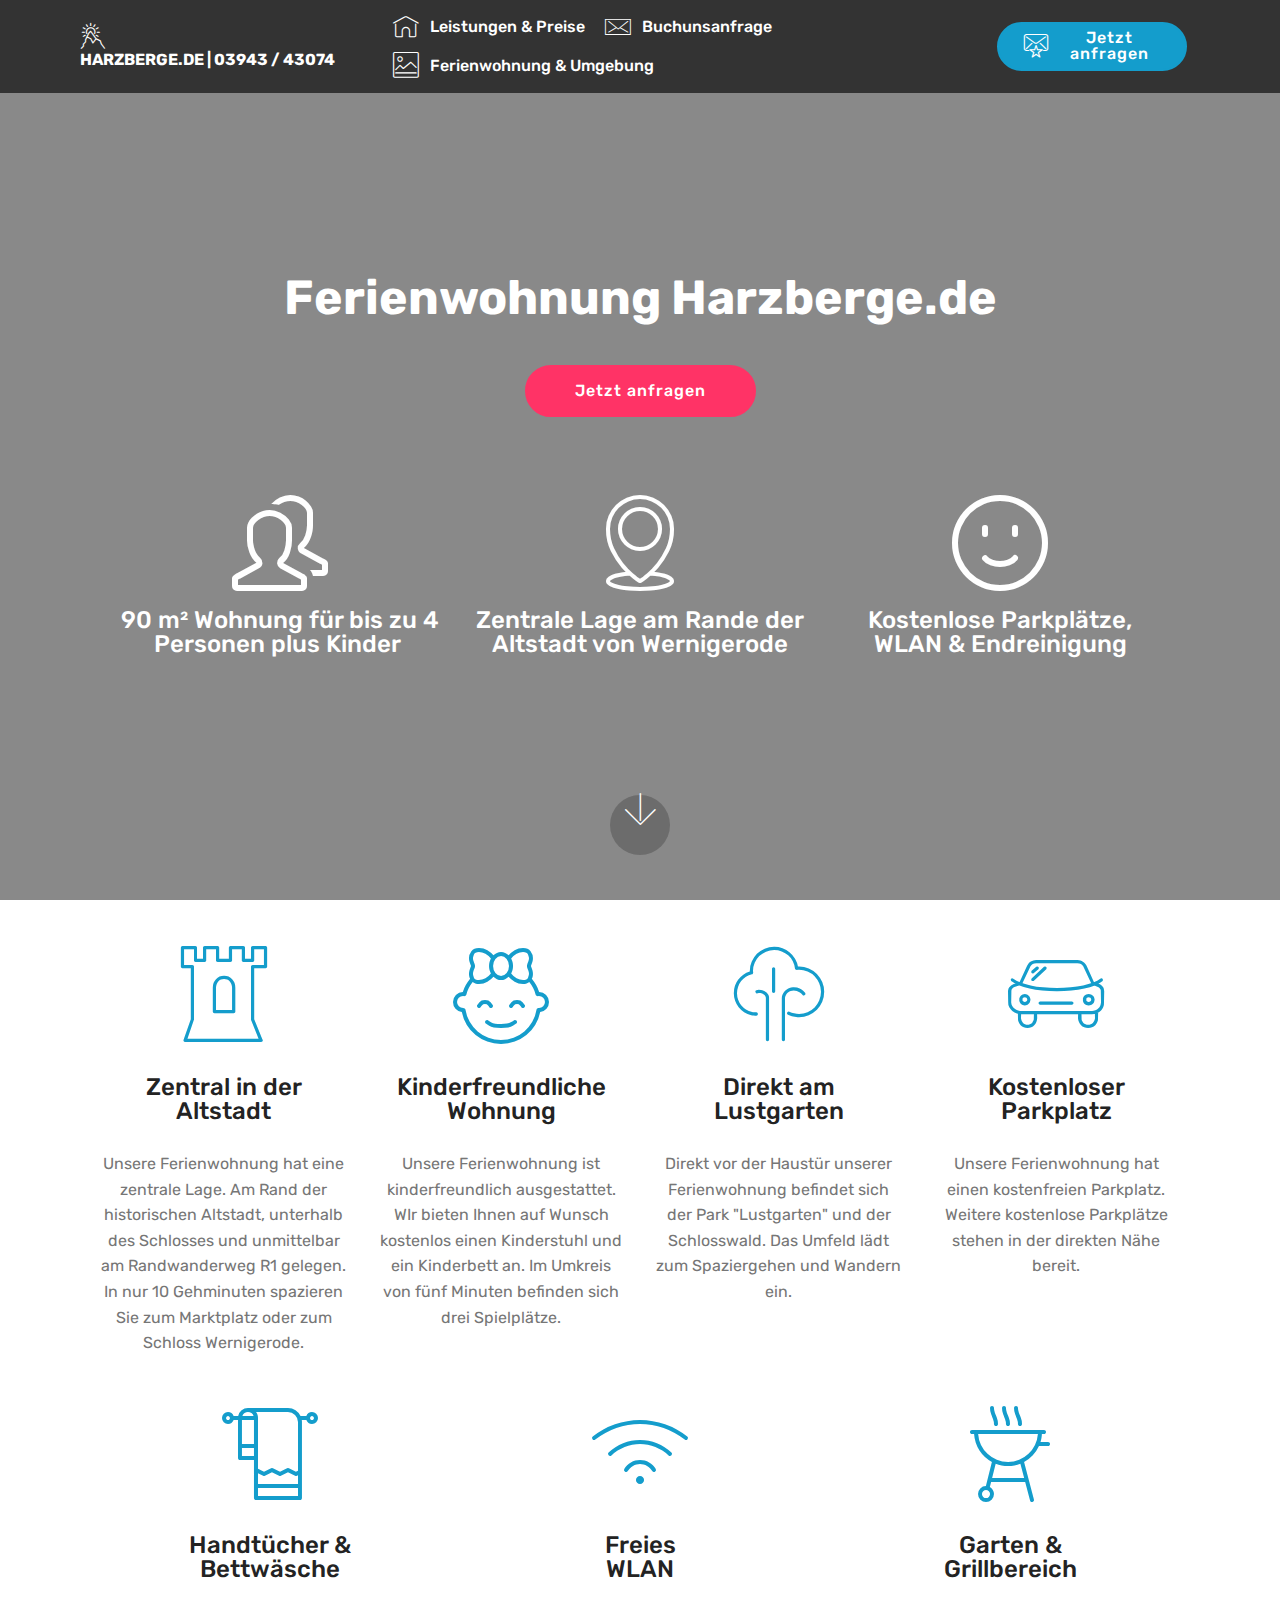
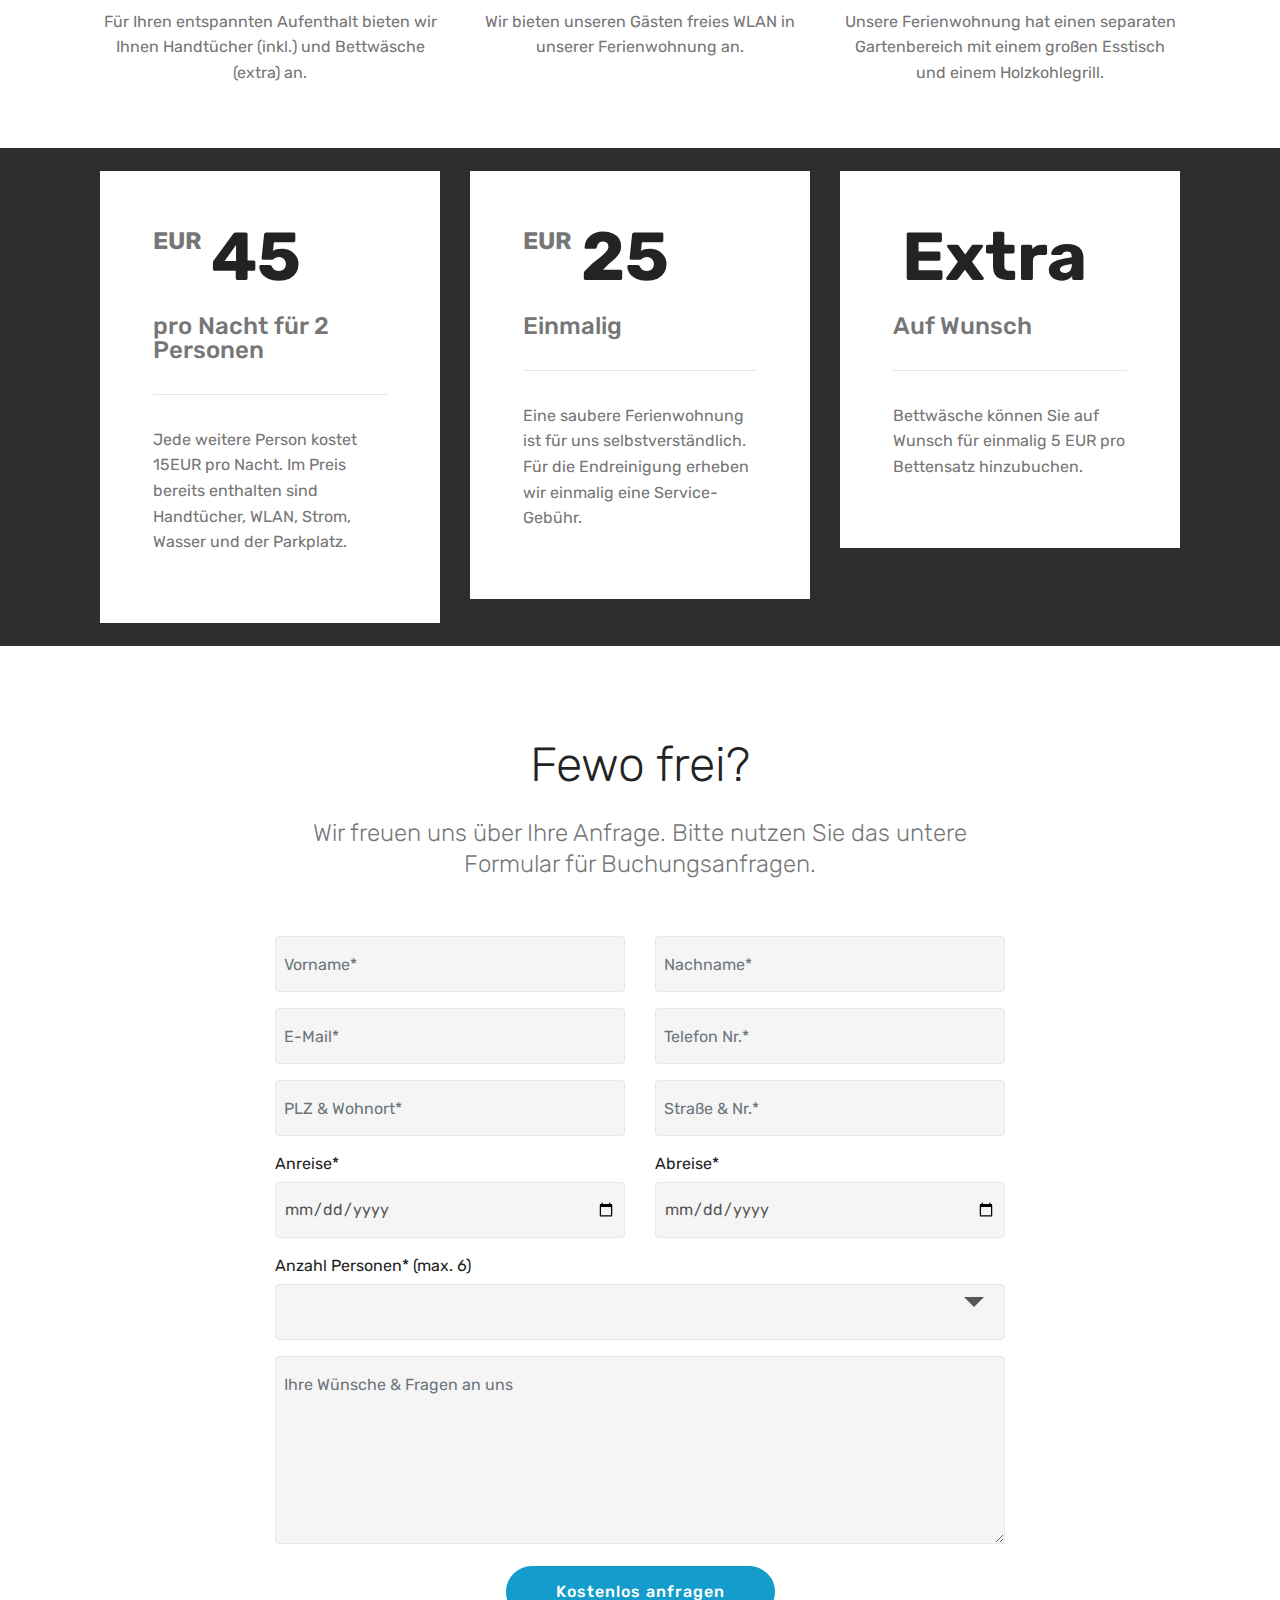
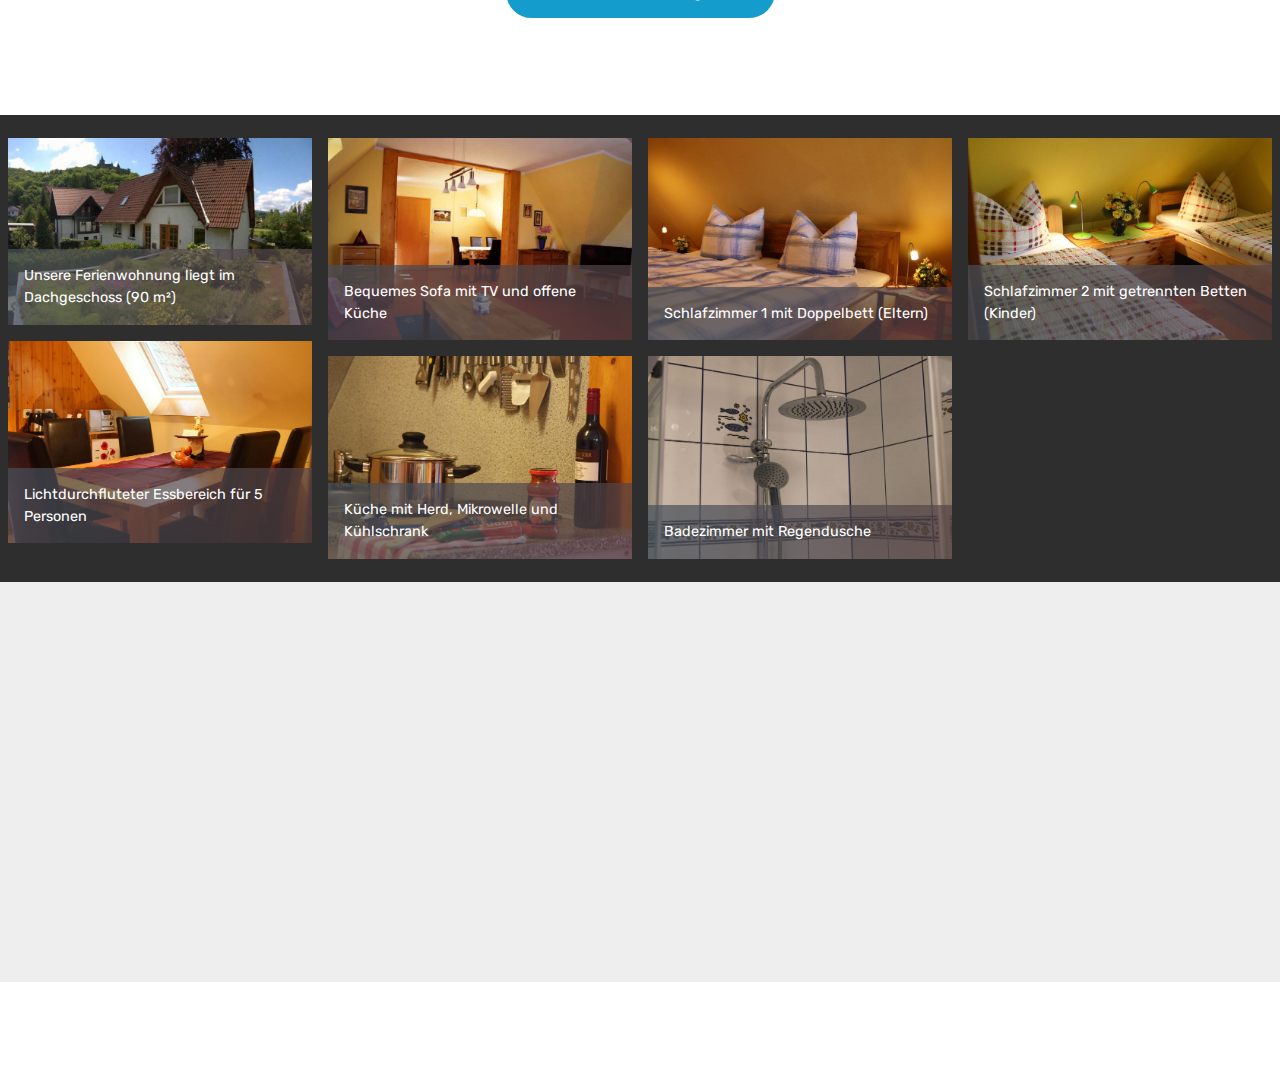
==== index.html @ 87ee7c1d "create github pages" ====
<!DOCTYPE html>
<html  lang="em">
<head>
  <!-- Site made with Mobirise Website Builder v5.0.29, https://mobirise.com -->
  <meta charset="UTF-8">
  <meta http-equiv="X-UA-Compatible" content="IE=edge">
  <meta name="generator" content="Mobirise v5.0.29, mobirise.com">
  <meta name="viewport" content="width=device-width, initial-scale=1, minimum-scale=1">
  <link rel="shortcut icon" href="assets/images/mountain-128x128-1.png" type="image/x-icon">
  <meta name="description" content="Harzberge.de: Moderne, familienfreundliche und geräumige Ferienwohnung am Rande der Innenstadt von Wernigerode - direkt am Barockgarten">
  
  
  <title>Harzberge.de</title>
  <link rel="stylesheet" href="assets/web/assets/mobirise-icons/mobirise-icons.css">
  <link rel="stylesheet" href="assets/icon54/style.css">
  <link rel="stylesheet" href="assets/icons-mind/style.css">
  <link rel="stylesheet" href="assets/web/assets/mobirise-icons-bold/mobirise-icons-bold.css">
  <link rel="stylesheet" href="assets/simple-line-icons/simple-line-icons.css">
  <link rel="stylesheet" href="assets/icon54-v3/style.css">
  <link rel="stylesheet" href="assets/icon54-v4/style.css">
  <link rel="stylesheet" href="assets/bootstrap/css/bootstrap.min.css">
  <link rel="stylesheet" href="assets/bootstrap/css/bootstrap-grid.min.css">
  <link rel="stylesheet" href="assets/bootstrap/css/bootstrap-reboot.min.css">
  <link rel="stylesheet" href="assets/tether/tether.min.css">
  <link rel="stylesheet" href="assets/dropdown/css/style.css">
  <link rel="stylesheet" href="assets/formstyler/jquery.formstyler.css">
  <link rel="stylesheet" href="assets/formstyler/jquery.formstyler.theme.css">
  <link rel="stylesheet" href="assets/datepicker/jquery.datetimepicker.min.css">
  <link rel="stylesheet" href="assets/theme/css/style.css">
  <link rel="stylesheet" href="assets/gallery/style.css">
  <link rel="stylesheet" href="assets/recaptcha.css">
  <link rel="preload" as="style" href="assets/mobirise/css/mbr-additional.css"><link rel="stylesheet" href="assets/mobirise/css/mbr-additional.css" type="text/css">
  
  
  
  

</head>
<body>

<!-- Analytics -->
<!-- Global site tag (gtag.js) - Google Analytics -->
<script async src="https://www.googletagmanager.com/gtag/js?id=UA-62025319-1"></script>
<script>
  window.dataLayer = window.dataLayer || [];
  function gtag(){dataLayer.push(arguments);}
  gtag('js', new Date());

  gtag('config', 'UA-62025319-1');
</script>
<!-- /Analytics -->


  
  <section class="menu cid-rM5hZpmhNH" once="menu" id="menu1-0">

    

    <nav class="navbar navbar-expand beta-menu navbar-dropdown align-items-center navbar-fixed-top navbar-toggleable-sm">
        <button class="navbar-toggler navbar-toggler-right" type="button" data-toggle="collapse" data-target="#navbarSupportedContent" aria-controls="navbarSupportedContent" aria-expanded="false" aria-label="Toggle navigation">
            <div class="hamburger">
                <span></span>
                <span></span>
                <span></span>
                <span></span>
            </div>
        </button>
        <div class="menu-logo">
            <div class="navbar-brand">
                
                <span class="navbar-caption-wrap"><a class="navbar-caption text-white text-primary display-4" href="tel:0049 3943 43074"><span class="icon54-v1-mountain mbr-iconfont mbr-iconfont-btn"></span>
                        HARZBERGE.DE | 03943 / 43074</a></span>
            </div>
        </div>
        <div class="collapse navbar-collapse" id="navbarSupportedContent">
            <ul class="navbar-nav nav-dropdown" data-app-modern-menu="true"><li class="nav-item">
                    <a class="nav-link link text-white display-4" href="index.html#leistungen1"><span class="mbri-home mbr-iconfont mbr-iconfont-btn"></span>
                        Leistungen &amp; Preise</a>
                </li><li class="nav-item"><a class="nav-link link text-white text-primary display-4" href="index.html#form1-u"><span class="imind-email mbr-iconfont mbr-iconfont-btn"></span>
                        Buchunsanfrage</a></li><li class="nav-item"><a class="nav-link link text-white display-4" href="index.html#fotos"><span class="mbri-photo mbr-iconfont mbr-iconfont-btn"></span>
                        Ferienwohnung &amp; Umgebung</a></li></ul>
            <div class="navbar-buttons mbr-section-btn"><a class="btn btn-sm btn-primary display-4" href="index.html#form1-u"><span class="icon54-v1-favorite-mail mbr-iconfont mbr-iconfont-btn"></span>
                    
                    Jetzt anfragen</a></div>
        </div>
    </nav>
</section>

<section class="engine"><a href="https://mobirise.info/t">amp template</a></section><section class="header12 cid-rM5khuGrwf mbr-fullscreen" data-bg-video="https://www.youtube.com/watch?v=jLRxqbkvnYo" id="header12-1">

    

    <div class="mbr-overlay" style="opacity: 0.5; background-color: rgb(35, 35, 35);">
    </div>

    <div class="container  ">
            <div class="media-container">
                <div class="col-md-12 align-center">
                    <h1 class="mbr-section-title pb-3 mbr-white mbr-bold mbr-fonts-style display-2"><br>Ferienwohnung Harzberge.de</h1>
                    
                    <div class="mbr-section-btn align-center py-2"><a class="btn btn-md btn-secondary display-4" href="index.html#form1-u">Jetzt anfragen</a></div>

                    <div class="icons-media-container mbr-white">
                        <div class="card col-12 col-md-6 col-lg-4">
                            <div class="icon-block">
                            <a href="https://mobirise.co/">
                                <span class="mbr-iconfont sli-people"></span>
                            </a>
                            </div>
                            <h5 class="mbr-fonts-style display-5">90 m² Wohnung für bis zu 4 Personen plus Kinder&nbsp;<br></h5>
                        </div>

                        <div class="card col-12 col-md-6 col-lg-4">
                            <div class="icon-block">
                                <a href="https://mobirise.co/">
                                    <span class="mbr-iconfont icon54-v1-location-4"></span>
                                </a>
                            </div>
                            <h5 class="mbr-fonts-style display-5">Zentrale Lage am Rande der Altstadt von Wernigerode<br></h5>
                        </div>

                        <div class="card col-12 col-md-6 col-lg-4">
                            <div class="icon-block">
                                <a href="https://mobirise.co/">
                                    <span class="mbr-iconfont mbrib-smile-face"></span>
                                </a>
                            </div>
                            <h5 class="mbr-fonts-style display-5">Kostenlose Parkplätze, WLAN &amp; Endreinigung</h5>
                        </div>

                        
                    </div>
                </div>
            </div>
    </div>

    <div class="mbr-arrow hidden-sm-down" aria-hidden="true">
        <a href="#next">
            <i class="mbri-down mbr-iconfont"></i>
        </a>
    </div>
</section>

<section class="features1 cid-s8MppmbwHQ" id="leistungen1">
    
    

    
    <div class="container">
        <div class="media-container-row">

            <div class="card p-3 col-12 col-md-6 col-lg-3">
                <div class="card-img pb-3">
                    <span class="mbr-iconfont imind-castle"></span>
                </div>
                <div class="card-box">
                    <h4 class="card-title py-3 mbr-fonts-style display-5">
                        Zentral in der Altstadt</h4>
                    <p class="mbr-text mbr-fonts-style display-7">
                        Unsere Ferienwohnung hat eine zentrale Lage. Am Rand der historischen Altstadt, unterhalb des Schlosses und unmittelbar am Randwanderweg R1 gelegen. In nur 10 Gehminuten spazieren Sie zum Marktplatz oder zum Schloss Wernigerode.</p>
                </div>
            </div>

            <div class="card p-3 col-12 col-md-6 col-lg-3">
                <div class="card-img pb-3">
                    <span class="mbr-iconfont icon54-v3-baby-face-2"></span>
                </div>
                <div class="card-box">
                    <h4 class="card-title py-3 mbr-fonts-style display-5">Kinderfreundliche Wohnung</h4>
                    <p class="mbr-text mbr-fonts-style display-7">Unsere Ferienwohnung ist kinderfreundlich ausgestattet. WIr bieten Ihnen auf Wunsch kostenlos einen Kinderstuhl und ein Kinderbett an. Im Umkreis von fünf Minuten befinden sich drei Spielplätze.</p>
                </div>
            </div>

            <div class="card p-3 col-12 col-md-6 col-lg-3">
                <div class="card-img pb-3">
                    <span class="mbr-iconfont imind-tree-4"></span>
                </div>
                <div class="card-box">
                    <h4 class="card-title py-3 mbr-fonts-style display-5">
                        Direkt am Lustgarten</h4>
                    <p class="mbr-text mbr-fonts-style display-7">Direkt vor der Haustür unserer Ferienwohnung befindet sich der Park "Lustgarten" und der Schlosswald. Das Umfeld lädt zum Spaziergehen und Wandern ein.</p>
                </div>
            </div>

            <div class="card p-3 col-12 col-md-6 col-lg-3">
                <div class="card-img pb-3">
                    <span class="mbr-iconfont imind-car-3"></span>
                </div>
                <div class="card-box">
                    <h4 class="card-title py-3 mbr-fonts-style display-5">Kostenloser 
<div>Parkplatz</div></h4>
                    <p class="mbr-text mbr-fonts-style display-7">Unsere Ferienwohnung hat einen kostenfreien Parkplatz. Weitere kostenlose Parkplätze stehen in der direkten Nähe bereit. 
                    </p>
                </div>
            </div>

        </div>

    </div>

</section>

<section class="features1 cid-s8MBrSeiip" id="leistungen2">
    
    

    
    <div class="container">
        <div class="media-container-row">

            <div class="card p-3 col-12 col-md-6 col-lg-4">
                <div class="card-img pb-3">
                    <span class="mbr-iconfont icon54-v3-towels-3"></span>
                </div>
                <div class="card-box">
                    <h4 class="card-title py-3 mbr-fonts-style display-5">
                        Handtücher &amp; <br>Bettwäsche</h4>
                    <p class="mbr-text mbr-fonts-style display-7">
                        Für Ihren entspannten Aufenthalt bieten wir Ihnen Handtücher (inkl.) und Bettwäsche (extra) an.</p>
                </div>
            </div>

            <div class="card p-3 col-12 col-md-6 col-lg-4">
                <div class="card-img pb-3">
                    <span class="mbr-iconfont mbri-wifi"></span>
                </div>
                <div class="card-box">
                    <h4 class="card-title py-3 mbr-fonts-style display-5">Freies<br>WLAN<br></h4>
                    <p class="mbr-text mbr-fonts-style display-7">Wir bieten unseren Gästen freies WLAN in unserer Ferienwohnung an.</p>
                </div>
            </div>

            <div class="card p-3 col-12 col-md-6 col-lg-4">
                <div class="card-img pb-3">
                    <span class="mbr-iconfont icon54-v4-barbeque"></span>
                </div>
                <div class="card-box">
                    <h4 class="card-title py-3 mbr-fonts-style display-5">Garten &amp; <br>Grillbereich</h4>
                    <p class="mbr-text mbr-fonts-style display-7">
                        Unsere Ferienwohnung hat einen separaten Gartenbereich mit einem großen Esstisch und einem Holzkohlegrill.</p>
                </div>
            </div>

            

        </div>

    </div>

</section>

<section class="pricing-table3 cid-rM5VwjEspy" id="preise">

    

    
    <div class="container">
        <div class="media-container-row">
            <div class=" col-12 col-lg-4 col-md-6 my-2">
                <div class="pricing">
                    <div class="plan-header">
                        <div class="plan-price">
                            <span class="price-value mbr-fonts-style display-5">EUR&nbsp;</span>
                            <span class="price-figure mbr-fonts-style display-1">45</span>
                            <h3 class="plan-title mbr-fonts-style display-5">pro Nacht für 2 Personen</h3>
                            <hr>
                        </div>
                    </div>
                    <div class="plan-body">
                        <p class="mbr-text mbr-fonts-style display-7"> Jede weitere Person kostet 15EUR pro Nacht. Im Preis bereits enthalten sind Handtücher, WLAN, Strom, Wasser und der Parkplatz.<br></p>
                        
                    </div>
                </div>
            </div>

            <div class="col-12 col-lg-4 col-md-6 my-2">
                <div class="pricing">
                    <div class="plan-header">
                        <div class="plan-price">
                            <span class="price-value mbr-fonts-style display-5">EUR&nbsp;</span>
                            <span class="price-figure mbr-fonts-style display-1">
                                25</span>
                            <h3 class="plan-title mbr-fonts-style display-5">Einmalig</h3>
                            <hr>
                        </div>
                    </div>
                    <div class="plan-body">
                        <p class="mbr-text mbr-fonts-style display-7">Eine saubere Ferienwohnung ist für uns selbstverständlich. Für die Endreinigung erheben wir einmalig eine Service-Gebühr.&nbsp;</p>
                        
                    </div>
                </div>
            </div>

            <div class="col-12 col-lg-4 col-md-6 my-2">
                <div class="pricing">
                    <div class="plan-header">
                        <div class="plan-price">
                            <span class="price-value mbr-fonts-style display-5">&nbsp;</span>
                            <span class="price-figure mbr-fonts-style display-1">Extra</span>
                            <h3 class="plan-title mbr-fonts-style display-5">Auf Wunsch</h3>
                            <hr>
                        </div>
                    </div>
                    <div class="plan-body ">
                        <p class="mbr-text mbr-fonts-style display-7">Bettwäsche können Sie auf Wunsch für einmalig 5 EUR pro Bettensatz hinzubuchen.<br></p>
                        
                    </div>
                </div>
            </div>

        </div>
    </div>
</section>

<section class="mbr-section form1 cid-scRbFhBIVd" id="form1-u">

    

    
    <div class="container">
        <div class="row justify-content-center">
            <div class="title col-12 col-lg-8">
                <h2 class="mbr-section-title align-center pb-3 mbr-fonts-style display-2">Fewo frei?</h2>
                <h3 class="mbr-section-subtitle align-center mbr-light pb-3 mbr-fonts-style display-5">Wir freuen uns über Ihre Anfrage. Bitte nutzen Sie das untere Formular für Buchungsanfragen.<br></h3>
            </div>
        </div>
    </div>
    <div class="container">
        <div class="row justify-content-center">
            <div class="media-container-column col-lg-8" data-form-type="formoid">
<!--Formbuilder Form-->
<form action="https://mobirise.eu/" method="POST" class="mbr-form form-with-styler" data-form-title="ContactHarzberge"><input type="hidden" name="email" data-form-email="true" value="Jr9doX2j/Eysq8Uw3DhoL0NkN5zgd4MaSbaIzdqsO5a38XPaSv9xlsyfwtsdQGU5xmrkGpWooQpdunCRM9IzqPLJ82SZwRcUI18515f405lP/TzuJnd5tbINoO1Jvk8Q">
<div class="row">
<div hidden="hidden" data-form-alert="" class="alert alert-success col-12">Vielen Dank! Ihre Anfrage wurde verschickt!</div>
<div hidden="hidden" data-form-alert-danger="" class="alert alert-danger col-12"> </div>
</div>
<div class="dragArea row">
<div class="col-lg-6 col-md-12 col-sm-12 form-group" data-for="Vorname" style="">
<input type="text" name="Vorname" data-form-field="Vorname" class="form-control display-7" placeholder="Vorname*" required="required" value="" id="Vorname-form1-u">
</div>
<div class="col-lg-6 col-md-12 col-sm-12 form-group" data-for="Nachname">
<input type="text" name="Nachname" data-form-field="Nachname" class="form-control display-7" placeholder="Nachname*" required="required" value="" id="Nachname-form1-u">
</div>
<div data-for="Email" class="col-lg-6 col-md-12 col-sm-12 form-group">
<input type="email" name="Email" placeholder="E-Mail*" data-form-field="Email" required="required" class="form-control display-7" value="" id="Email-form1-u">
</div>
<div class="col-lg-6 col-md-12 col-sm-12 form-group" data-for="Telefon">
<input type="tel" name="Telefon" placeholder="Telefon Nr.*" data-form-field="Telefon" required="required" class="form-control display-7" value="" id="Telefon-form1-u">
</div>
<div class="col-lg-6 col-md-12 col-sm-12 form-group" data-for="PLZ">
<input type="text" name="PLZ" placeholder="PLZ &amp; Wohnort*" data-form-field="PLZ" class="form-control display-7" required="required" value="" id="PLZ-form1-u">
</div>
<div class="col-lg-6 col-md-12 col-sm-12 form-group" data-for="Strasse">
<input type="text" name="Strasse" placeholder="Straße &amp; Nr.*" data-form-field="Strasse" class="form-control display-7" required="required" value="" id="Strasse-form1-u">
</div>
<div class="col-lg-6 col-md-12 col-sm-12 form-group" data-for="Anreise">
<label for="Anreise-form1-u" class="form-control-label mbr-fonts-style display-7">Anreise*</label>
<input type="date" name="Anreise" data-form-field="Anreise" class="form-control display-7" required="required" value="" id="Anreise-form1-u">
</div>
<div class="col-lg-6 col-md-12 col-sm-12 form-group" data-for="Abreise">
<label for="Abreise-form1-u" class="form-control-label mbr-fonts-style display-7">Abreise*</label>
<input type="date" name="Abreise" data-form-field="Abreise" class="form-control display-7" required="required" value="" id="Abreise-form1-u">
</div>
<div class="col-lg-12 col-md-12 col-sm-12 form-group" data-for="Anzahl Personen">
<label for="Anzahl Personen-form1-u" class="form-control-label mbr-fonts-style display-7">Anzahl Personen* (max. 6)</label>
<select name="Anzahl Personen" data-form-field="Anzahl Personen" class="form-control display-7" required="required" id="Anzahl Personen-form1-u">
<option value="">
</option>
<option value="1-2">1-2</option>
<option value="3">3</option>
<option value="4">4</option>
<option value="5">5</option>
<option value="6">6</option>
</select>
</div>
<div class="col-lg-12 col-md-12 col-sm-12 form-group" data-for="Wuensche">
<textarea name="Wuensche" placeholder="Ihre Wünsche &amp; Fragen an uns" data-form-field="Wuensche" class="form-control display-7" id="Wuensche-form1-u"></textarea>
</div>
<div class="col-lg-12 col-md-12 col-sm-12 input-group-btn align-center">
<button type="submit" class="btn btn-primary btn-form display-4">Kostenlos anfragen</button>
</div>
</div>
</form><!--Formbuilder Form-->
</div>
        </div>
    </div>
</section>

<section class="mbr-gallery mbr-slider-carousel cid-rM5PyEe7To" id="fotos">

    

    <div>
        <div><!-- Filter --><!-- Gallery --><div class="mbr-gallery-row"><div class="mbr-gallery-layout-default"><div><div><div class="mbr-gallery-item mbr-gallery-item--p1" data-video-url="false" data-tags="Responsiv"><div href="#lb-fotos" data-slide-to="0" data-toggle="modal"><img src="assets/images/haus-ansicht-1000x615-800x492.jpg" alt="" title=""><span class="icon-focus"></span><span class="mbr-gallery-title mbr-fonts-style display-7">Unsere Ferienwohnung liegt im Dachgeschoss (90 m²)</span></div></div><div class="mbr-gallery-item mbr-gallery-item--p1" data-video-url="false" data-tags="Responsiv"><div href="#lb-fotos" data-slide-to="1" data-toggle="modal"><img src="assets/images/wohnen-1-1000x666-800x533.jpeg" alt="" title=""><span class="icon-focus"></span><span class="mbr-gallery-title mbr-fonts-style display-7">Bequemes Sofa mit TV und offene Küche</span></div></div><div class="mbr-gallery-item mbr-gallery-item--p1" data-video-url="false" data-tags="Responsiv"><div href="#lb-fotos" data-slide-to="2" data-toggle="modal"><img src="assets/images/img-4888-2000x1333-800x533.jpg" alt="" title=""><span class="icon-focus"></span><span class="mbr-gallery-title mbr-fonts-style display-7">Schlafzimmer 1 mit Doppelbett (Eltern)</span></div></div><div class="mbr-gallery-item mbr-gallery-item--p1" data-video-url="false" data-tags="Responsiv"><div href="#lb-fotos" data-slide-to="3" data-toggle="modal"><img src="assets/images/img-4961-2000x1333-800x533.jpg" alt="" title=""><span class="icon-focus"></span><span class="mbr-gallery-title mbr-fonts-style display-7">Schlafzimmer 2 mit getrennten Betten (Kinder)</span></div></div><div class="mbr-gallery-item mbr-gallery-item--p1" data-video-url="false" data-tags="Responsiv"><div href="#lb-fotos" data-slide-to="4" data-toggle="modal"><img src="assets/images/img-4895-2000x1333-800x533.jpg" alt="" title=""><span class="icon-focus"></span><span class="mbr-gallery-title mbr-fonts-style display-7">Lichtdurchfluteter Essbereich für 5 Personen</span></div></div><div class="mbr-gallery-item mbr-gallery-item--p1" data-video-url="false" data-tags="Responsiv"><div href="#lb-fotos" data-slide-to="5" data-toggle="modal"><img src="assets/images/img-4916-2000x1333-800x533.jpg" alt="" title=""><span class="icon-focus"></span><span class="mbr-gallery-title mbr-fonts-style display-7">Küche mit Herd, Mikrowelle und Kühlschrank&nbsp;</span></div></div><div class="mbr-gallery-item mbr-gallery-item--p1" data-video-url="false" data-tags="Responsiv"><div href="#lb-fotos" data-slide-to="6" data-toggle="modal"><img src="assets/images/img-4953-2000x1333-800x533.jpg" alt="" title=""><span class="icon-focus"></span><span class="mbr-gallery-title mbr-fonts-style display-7">Badezimmer mit Regendusche</span></div></div></div></div><div class="clearfix"></div></div></div><!-- Lightbox --><div data-app-prevent-settings="" class="mbr-slider modal fade carousel slide" tabindex="-1" data-keyboard="true" data-interval="false" id="lb-fotos"><div class="modal-dialog"><div class="modal-content"><div class="modal-body"><ol class="carousel-indicators"><li data-app-prevent-settings="" data-target="#lb-fotos" class=" active" data-slide-to="0"></li><li data-app-prevent-settings="" data-target="#lb-fotos" data-slide-to="1"></li><li data-app-prevent-settings="" data-target="#lb-fotos" data-slide-to="2"></li><li data-app-prevent-settings="" data-target="#lb-fotos" data-slide-to="3"></li><li data-app-prevent-settings="" data-target="#lb-fotos" data-slide-to="4"></li><li data-app-prevent-settings="" data-target="#lb-fotos" data-slide-to="5"></li><li data-app-prevent-settings="" data-target="#lb-fotos" data-slide-to="6"></li></ol><div class="carousel-inner"><div class="carousel-item active"><img src="assets/images/haus-ansicht-1000x615.jpg" alt="" title=""></div><div class="carousel-item"><img src="assets/images/wohnen-1-1000x666.jpeg" alt="" title=""></div><div class="carousel-item"><img src="assets/images/img-4888-2000x1333.jpg" alt="" title=""></div><div class="carousel-item"><img src="assets/images/img-4961-2000x1333.jpg" alt="" title=""></div><div class="carousel-item"><img src="assets/images/img-4895-2000x1333.jpg" alt="" title=""></div><div class="carousel-item"><img src="assets/images/img-4916-2000x1333.jpg" alt="" title=""></div><div class="carousel-item"><img src="assets/images/img-4953-2000x1333.jpg" alt="" title=""></div></div><a class="carousel-control carousel-control-prev" role="button" data-slide="prev" href="#lb-fotos"><span class="mbri-left mbr-iconfont" aria-hidden="true"></span><span class="sr-only">Previous</span></a><a class="carousel-control carousel-control-next" role="button" data-slide="next" href="#lb-fotos"><span class="mbri-right mbr-iconfont" aria-hidden="true"></span><span class="sr-only">Next</span></a><a class="close" href="#" role="button" data-dismiss="modal"><span class="sr-only">Close</span></a></div></div></div></div></div>
    </div>

</section>

<section class="map1 cid-scRfmyHTdl" id="map1-v">

     

    <div class="google-map"><iframe frameborder="0" style="border:0" src="https://www.google.com/maps/embed/v1/place?key=AIzaSyCNveGQ9bfpKFwWzQLLftrR9hNiHwdqQG8&amp;q=place_id:ChIJA6wkVu0MpUcRT-lLUan0n2c" allowfullscreen=""></iframe></div>
</section>

<section once="footers" class="cid-rM5T4OMVgp mbr-reveal" id="footer6-b">

    

    

    <div class="container">
        <div class="media-container-row align-center mbr-white">
            <div class="col-12">
                <p class="mbr-text mb-0 mbr-fonts-style display-7">I<a href="impressum.html">Impressum</a><a href="impressum.html"><br></a></p>
            </div>
        </div>
    </div>
</section>


  <script src="assets/web/assets/jquery/jquery.min.js"></script>
  <script src="assets/popper/popper.min.js"></script>
  <script src="assets/bootstrap/js/bootstrap.min.js"></script>
  <script src="assets/tether/tether.min.js"></script>
  <script src="assets/smoothscroll/smooth-scroll.js"></script>
  <script src="assets/dropdown/js/nav-dropdown.js"></script>
  <script src="assets/dropdown/js/navbar-dropdown.js"></script>
  <script src="assets/touchswipe/jquery.touch-swipe.min.js"></script>
  <script src="assets/vimeoplayer/jquery.mb.vimeo_player.js"></script>
  <script src="assets/ytplayer/jquery.mb.ytplayer.min.js"></script>
  <script src="assets/formstyler/jquery.formstyler.js"></script>
  <script src="assets/formstyler/jquery.formstyler.min.js"></script>
  <script src="assets/datepicker/jquery.datetimepicker.full.js"></script>
  <script src="assets/masonry/masonry.pkgd.min.js"></script>
  <script src="assets/imagesloaded/imagesloaded.pkgd.min.js"></script>
  <script src="assets/bootstrapcarouselswipe/bootstrap-carousel-swipe.js"></script>
  <script src="assets/theme/js/script.js"></script>
  <script src="assets/gallery/player.min.js"></script>
  <script src="assets/gallery/script.js"></script>
  <script src="assets/slidervideo/script.js"></script>
  <script src="assets/formoid.min.js"></script>
  
  
  
 <div id="scrollToTop" class="scrollToTop mbr-arrow-up"><a style="text-align: center;"><i class="mbr-arrow-up-icon mbr-arrow-up-icon-cm cm-icon cm-icon-smallarrow-up"></i></a></div>
  
</body>
</html>
---- assets/web/assets/mobirise-icons/mobirise-icons.css ----
@font-face {
  font-family: 'MobiriseIcons';
  src:  url('mobirise-icons.eot?spat4u');
  src:  url('mobirise-icons.eot?spat4u#iefix') format('embedded-opentype'),
    url('mobirise-icons.ttf?spat4u') format('truetype'),
    url('mobirise-icons.woff?spat4u') format('woff'),
    url('mobirise-icons.svg?spat4u#MobiriseIcons') format('svg');
  font-weight: normal;
  font-style: normal;
  font-display: swap;
}

[class^="mbri-"], [class*=" mbri-"] {
  /* use !important to prevent issues with browser extensions that change fonts */
  font-family: MobiriseIcons !important;
  speak: none;
  font-style: normal;
  font-weight: normal;
  font-variant: normal;
  text-transform: none;
  line-height: 1;

  /* Better Font Rendering =========== */
  -webkit-font-smoothing: antialiased;
  -moz-osx-font-smoothing: grayscale;
}

.mbri-add-submenu:before {
  content: "\e900";
}
.mbri-alert:before {
  content: "\e901";
}
.mbri-align-center:before {
  content: "\e902";
}
.mbri-align-justify:before {
  content: "\e903";
}
.mbri-align-left:before {
  content: "\e904";
}
.mbri-align-right:before {
  content: "\e905";
}
.mbri-android:before {
  content: "\e906";
}
.mbri-apple:before {
  content: "\e907";
}
.mbri-arrow-down:before {
  content: "\e908";
}
.mbri-arrow-next:before {
  content: "\e909";
}
.mbri-arrow-prev:before {
  content: "\e90a";
}
.mbri-arrow-up:before {
  content: "\e90b";
}
.mbri-bold:before {
  content: "\e90c";
}
.mbri-bookmark:before {
  content: "\e90d";
}
.mbri-bootstrap:before {
  content: "\e90e";
}
.mbri-briefcase:before {
  content: "\e90f";
}
.mbri-browse:before {
  content: "\e910";
}
.mbri-bulleted-list:before {
  content: "\e911";
}
.mbri-calendar:before {
  content: "\e912";
}
.mbri-camera:before {
  content: "\e913";
}
.mbri-cart-add:before {
  content: "\e914";
}
.mbri-cart-full:before {
  content: "\e915";
}
.mbri-cash:before {
  content: "\e916";
}
.mbri-change-style:before {
  content: "\e917";
}
.mbri-chat:before {
  content: "\e918";
}
.mbri-clock:before {
  content: "\e919";
}
.mbri-close:before {
  content: "\e91a";
}
.mbri-cloud:before {
  content: "\e91b";
}
.mbri-code:before {
  content: "\e91c";
}
.mbri-contact-form:before {
  content: "\e91d";
}
.mbri-credit-card:before {
  content: "\e91e";
}
.mbri-cursor-click:before {
  content: "\e91f";
}
.mbri-cust-feedback:before {
  content: "\e920";
}
.mbri-database:before {
  content: "\e921";
}
.mbri-delivery:before {
  content: "\e922";
}
.mbri-desktop:before {
  content: "\e923";
}
.mbri-devices:before {
  content: "\e924";
}
.mbri-down:before {
  content: "\e925";
}
.mbri-download:before {
  content: "\e989";
}
.mbri-drag-n-drop:before {
  content: "\e927";
}
.mbri-drag-n-drop2:before {
  content: "\e928";
}
.mbri-edit:before {
  content: "\e929";
}
.mbri-edit2:before {
  content: "\e92a";
}
.mbri-error:before {
  content: "\e92b";
}
.mbri-extension:before {
  content: "\e92c";
}
.mbri-features:before {
  content: "\e92d";
}
.mbri-file:before {
  content: "\e92e";
}
.mbri-flag:before {
  content: "\e92f";
}
.mbri-folder:before {
  content: "\e930";
}
.mbri-gift:before {
  content: "\e931";
}
.mbri-github:before {
  content: "\e932";
}
.mbri-globe:before {
  content: "\e933";
}
.mbri-globe-2:before {
  content: "\e934";
}
.mbri-growing-chart:before {
  content: "\e935";
}
.mbri-hearth:before {
  content: "\e936";
}
.mbri-help:before {
  content: "\e937";
}
.mbri-home:before {
  content: "\e938";
}
.mbri-hot-cup:before {
  content: "\e939";
}
.mbri-idea:before {
  content: "\e93a";
}
.mbri-image-gallery:before {
  content: "\e93b";
}
.mbri-image-slider:before {
  content: "\e93c";
}
.mbri-info:before {
  content: "\e93d";
}
.mbri-italic:before {
  content: "\e93e";
}
.mbri-key:before {
  content: "\e93f";
}
.mbri-laptop:before {
  content: "\e940";
}
.mbri-layers:before {
  content: "\e941";
}
.mbri-left-right:before {
  content: "\e942";
}
.mbri-left:before {
  content: "\e943";
}
.mbri-letter:before {
  content: "\e944";
}
.mbri-like:before {
  content: "\e945";
}
.mbri-link:before {
  content: "\e946";
}
.mbri-lock:before {
  content: "\e947";
}
.mbri-login:before {
  content: "\e948";
}
.mbri-logout:before {
  content: "\e949";
}
.mbri-magic-stick:before {
  content: "\e94a";
}
.mbri-map-pin:before {
  content: "\e94b";
}
.mbri-menu:before {
  content: "\e94c";
}
.mbri-mobile:before {
  content: "\e94d";
}
.mbri-mobile2:before {
  content: "\e94e";
}
.mbri-mobirise:before {
  content: "\e94f";
}
.mbri-more-horizontal:before {
  content: "\e950";
}
.mbri-more-vertical:before {
  content: "\e951";
}
.mbri-music:before {
  content: "\e952";
}
.mbri-new-file:before {
  content: "\e953";
}
.mbri-numbered-list:before {
  content: "\e954";
}
.mbri-opened-folder:before {
  content: "\e955";
}
.mbri-pages:before {
  content: "\e956";
}
.mbri-paper-plane:before {
  content: "\e957";
}
.mbri-paperclip:before {
  content: "\e958";
}
.mbri-photo:before {
  content: "\e959";
}
.mbri-photos:before {
  content: "\e95a";
}
.mbri-pin:before {
  content: "\e95b";
}
.mbri-play:before {
  content: "\e95c";
}
.mbri-plus:before {
  content: "\e95d";
}
.mbri-preview:before {
  content: "\e95e";
}
.mbri-print:before {
  content: "\e95f";
}
.mbri-protect:before {
  content: "\e960";
}
.mbri-question:before {
  content: "\e961";
}
.mbri-quote-left:before {
  content: "\e962";
}
.mbri-quote-right:before {
  content: "\e963";
}
.mbri-refresh:before {
  content: "\e964";
}
.mbri-responsive:before {
  content: "\e965";
}
.mbri-right:before {
  content: "\e966";
}
.mbri-rocket:before {
  content: "\e967";
}
.mbri-sad-face:before {
  content: "\e968";
}
.mbri-sale:before {
  content: "\e969";
}
.mbri-save:before {
  content: "\e96a";
}
.mbri-search:before {
  content: "\e96b";
}
.mbri-setting:before {
  content: "\e96c";
}
.mbri-setting2:before {
  content: "\e96d";
}
.mbri-setting3:before {
  content: "\e96e";
}
.mbri-share:before {
  content: "\e96f";
}
.mbri-shopping-bag:before {
  content: "\e970";
}
.mbri-shopping-basket:before {
  content: "\e971";
}
.mbri-shopping-cart:before {
  content: "\e972";
}
.mbri-sites:before {
  content: "\e973";
}
.mbri-smile-face:before {
  content: "\e974";
}
.mbri-speed:before {
  content: "\e975";
}
.mbri-star:before {
  content: "\e976";
}
.mbri-success:before {
  content: "\e977";
}
.mbri-sun:before {
  content: "\e978";
}
.mbri-sun2:before {
  content: "\e979";
}
.mbri-tablet:before {
  content: "\e97a";
}
.mbri-tablet-vertical:before {
  content: "\e97b";
}
.mbri-target:before {
  content: "\e97c";
}
.mbri-timer:before {
  content: "\e97d";
}
.mbri-to-ftp:before {
  content: "\e97e";
}
.mbri-to-local-drive:before {
  content: "\e97f";
}
.mbri-touch-swipe:before {
  content: "\e980";
}
.mbri-touch:before {
  content: "\e981";
}
.mbri-trash:before {
  content: "\e982";
}
.mbri-underline:before {
  content: "\e983";
}
.mbri-unlink:before {
  content: "\e984";
}
.mbri-unlock:before {
  content: "\e985";
}
.mbri-up-down:before {
  content: "\e986";
}
.mbri-up:before {
  content: "\e987";
}
.mbri-update:before {
  content: "\e988";
}
.mbri-upload:before {
 content: "\e926"; 
}
.mbri-user:before {
  content: "\e98a";
}
.mbri-user2:before {
  content: "\e98b";
}
.mbri-users:before {
  content: "\e98c";
}
.mbri-video:before {
  content: "\e98d";
}
.mbri-video-play:before {
  content: "\e98e";
}
.mbri-watch:before {
  content: "\e98f";
}
.mbri-website-theme:before {
  content: "\e990";
}
.mbri-wifi:before {
  content: "\e991";
}
.mbri-windows:before {
  content: "\e992";
}
.mbri-zoom-out:before {
  content: "\e993";
}
.mbri-redo:before {
  content: "\e994";
}
.mbri-undo:before {
  content: "\e995";
}
---- assets/icon54/style.css ----
@font-face {
    font-family: 'icon54';
    src: url('fonts/icon54.eot?uf6sbu');
    src: url('fonts/icon54.eot?uf6sbu#iefix') format('embedded-opentype'),
        url('fonts/icon54.ttf?uf6sbu') format('truetype'),
        url('fonts/icon54.woff?uf6sbu') format('woff'),
        url('fonts/icon54.svg?uf6sbu#icon54') format('svg');
    font-weight: normal;
    font-style: normal;
}

[class^='icon54-v1-'],
[class*=' icon54-v1-'] {
    /* use !important to prevent issues with browser extensions that change fonts */
    font-family: 'icon54' !important;
    speak: none;
    font-style: normal;
    font-weight: normal;
    font-variant: normal;
    text-transform: none;
    line-height: 1;

    /* Better Font Rendering =========== */
    -webkit-font-smoothing: antialiased;
    -moz-osx-font-smoothing: grayscale;
}

.icon54-v1-add-bag::before {
    content: '\e900';
}
.icon54-v1-add-cart2::before {
    content: '\e901';
}
.icon54-v1-add-chat1::before {
    content: '\e902';
}
.icon54-v1-add-chat2::before {
    content: '\e903';
}
.icon54-v1-add-chat3::before {
    content: '\e904';
}
.icon54-v1-bitcoin-bag::before {
    content: '\e905';
}
.icon54-v1-bitcoin-cart::before {
    content: '\e906';
}
.icon54-v1-cart::before {
    content: '\e907';
}
.icon54-v1-char-search2::before {
    content: '\e908';
}
.icon54-v1-chat-1::before {
    content: '\e909';
}
.icon54-v1-chat-2::before {
    content: '\e90a';
}
.icon54-v1-chat-3::before {
    content: '\e90b';
}
.icon54-v1-chat-bubble1::before {
    content: '\e90c';
}
.icon54-v1-chat-bubble2::before {
    content: '\e90d';
}
.icon54-v1-chat-bubble4::before {
    content: '\e90e';
}
.icon54-v1-chat-bubble5::before {
    content: '\e90f';
}
.icon54-v1-chat-buble3::before {
    content: '\e910';
}
.icon54-v1-chat-delete1::before {
    content: '\e911';
}
.icon54-v1-chat-delete2::before {
    content: '\e912';
}
.icon54-v1-chat-delete3::before {
    content: '\e913';
}
.icon54-v1-chat-error1::before {
    content: '\e914';
}
.icon54-v1-chat-error2::before {
    content: '\e915';
}
.icon54-v1-chat-error3::before {
    content: '\e916';
}
.icon54-v1-chat-help1::before {
    content: '\e917';
}
.icon54-v1-chat-help2::before {
    content: '\e918';
}
.icon54-v1-chat-help3::before {
    content: '\e919';
}
.icon54-v1-chat-remouve1::before {
    content: '\e91a';
}
.icon54-v1-chat-remouve2::before {
    content: '\e91b';
}
.icon54-v1-chat-remouve3::before {
    content: '\e91c';
}
.icon54-v1-chat-search1::before {
    content: '\e91d';
}
.icon54-v1-chat-search3::before {
    content: '\e91e';
}
.icon54-v1-chat-settings1::before {
    content: '\e91f';
}
.icon54-v1-chat-settings2::before {
    content: '\e920';
}
.icon54-v1-chat-settings3::before {
    content: '\e921';
}
.icon54-v1-chat-user1::before {
    content: '\e922';
}
.icon54-v1-chat-user2::before {
    content: '\e923';
}
.icon54-v1-chat-user3::before {
    content: '\e924';
}
.icon54-v1-chat-user4::before {
    content: '\e925';
}
.icon54-v1-check-out::before {
    content: '\e926';
}
.icon54-v1-clear-bag::before {
    content: '\e927';
}
.icon54-v1-clear-cart2::before {
    content: '\e928';
}
.icon54-v1-conference-chat::before {
    content: '\e929';
}
.icon54-v1-conference-speach::before {
    content: '\e92a';
}
.icon54-v1-credit-card::before {
    content: '\e92b';
}
.icon54-v1-cuppon::before {
    content: '\e92c';
}
.icon54-v1-dismiss-bag::before {
    content: '\e92d';
}
.icon54-v1-dismiss-cart::before {
    content: '\e92e';
}
.icon54-v1-dismiss-chat1::before {
    content: '\e92f';
}
.icon54-v1-dismiss-chat2::before {
    content: '\e930';
}
.icon54-v1-dismiss-chat3::before {
    content: '\e931';
}
.icon54-v1-dollar-bag::before {
    content: '\e932';
}
.icon54-v1-dollar-cart::before {
    content: '\e933';
}
.icon54-v1-done-bag::before {
    content: '\e934';
}
.icon54-v1-done-cat::before {
    content: '\e935';
}
.icon54-v1-dream-bubble1::before {
    content: '\e936';
}
.icon54-v1-dream-bubble2::before {
    content: '\e937';
}
.icon54-v1-dreamimg-2::before {
    content: '\e938';
}
.icon54-v1-dreaming-1::before {
    content: '\e939';
}
.icon54-v1-euro-bag::before {
    content: '\e93a';
}
.icon54-v1-euro-cart::before {
    content: '\e93b';
}
.icon54-v1-favorite-bag::before {
    content: '\e93c';
}
.icon54-v1-favorite-cart::before {
    content: '\e93d';
}
.icon54-v1-favorite-chat1::before {
    content: '\e93e';
}
.icon54-v1-favorite-chat2::before {
    content: '\e93f';
}
.icon54-v1-favorite-chat3::before {
    content: '\e940';
}
.icon54-v1-full-cart2::before {
    content: '\e941';
}
.icon54-v1-gift-box2::before {
    content: '\e942';
}
.icon54-v1-gift-card2::before {
    content: '\e943';
}
.icon54-v1-home-bag::before {
    content: '\e944';
}
.icon54-v1-hot-offer::before {
    content: '\e945';
}
.icon54-v1-mobile-shopping1::before {
    content: '\e946';
}
.icon54-v1-mobile-shopping2::before {
    content: '\e947';
}
.icon54-v1-on-sale2::before {
    content: '\e948';
}
.icon54-v1-on-sale::before {
    content: '\e949';
}
.icon54-v1-online-shopping1::before {
    content: '\e94a';
}
.icon54-v1-online-store::before {
    content: '\e94b';
}
.icon54-v1-open-box::before {
    content: '\e94c';
}
.icon54-v1-pound-bag::before {
    content: '\e94d';
}
.icon54-v1-pound-cart::before {
    content: '\e94e';
}
.icon54-v1-remouve-bag::before {
    content: '\e94f';
}
.icon54-v1-remouve-cart2::before {
    content: '\e950';
}
.icon54-v1-rotate-2::before {
    content: '\e951';
}
.icon54-v1-search-bag::before {
    content: '\e952';
}
.icon54-v1-search-cart::before {
    content: '\e953';
}
.icon54-v1-secure-shopping3::before {
    content: '\e954';
}
.icon54-v1-secure-shopping4::before {
    content: '\e955';
}
.icon54-v1-secure-shopping5::before {
    content: '\e956';
}
.icon54-v1-share-conversation1::before {
    content: '\e957';
}
.icon54-v1-share-conversation2::before {
    content: '\e958';
}
.icon54-v1-share-conversation3::before {
    content: '\e959';
}
.icon54-v1-shipping-box::before {
    content: '\e95a';
}
.icon54-v1-shipping-scedule::before {
    content: '\e95b';
}
.icon54-v1-shipping::before {
    content: '\e95c';
}
.icon54-v1-shopping-bag::before {
    content: '\e95d';
}
.icon54-v1-video-message::before {
    content: '\e95e';
}
.icon54-v1-voice-message::before {
    content: '\e95f';
}
.icon54-v1-web-shop1::before {
    content: '\e960';
}
.icon54-v1-web-shop2::before {
    content: '\e961';
}
.icon54-v1-web-shop3::before {
    content: '\e962';
}
.icon54-v1-d-blockchart1::before {
    content: '\e963';
}
.icon54-v1-112::before {
    content: '\e964';
}
.icon54-v1-911::before {
    content: '\e965';
}
.icon54-v1-add-call::before {
    content: '\e966';
}
.icon54-v1-balloons::before {
    content: '\e967';
}
.icon54-v1-baseball-cap::before {
    content: '\e968';
}
.icon54-v1-bat-man::before {
    content: '\e969';
}
.icon54-v1-block-call::before {
    content: '\e96a';
}
.icon54-v1-block-chart1::before {
    content: '\e96b';
}
.icon54-v1-block-chart2::before {
    content: '\e96c';
}
.icon54-v1-block-chart3::before {
    content: '\e96d';
}
.icon54-v1-bluetuth-phonespeaker::before {
    content: '\e96e';
}
.icon54-v1-call-24h::before {
    content: '\e96f';
}
.icon54-v1-call-center24h::before {
    content: '\e970';
}
.icon54-v1-call-forward::before {
    content: '\e971';
}
.icon54-v1-call-made::before {
    content: '\e972';
}
.icon54-v1-call-recieved::before {
    content: '\e973';
}
.icon54-v1-call-reservation::before {
    content: '\e974';
}
.icon54-v1-clear-call::before {
    content: '\e975';
}
.icon54-v1-crain-hook::before {
    content: '\e976';
}
.icon54-v1-decreasing-chart1::before {
    content: '\e977';
}
.icon54-v1-decreasing-chart2::before {
    content: '\e978';
}
.icon54-v1-delayed-call::before {
    content: '\e979';
}
.icon54-v1-diagram-1::before {
    content: '\e97a';
}
.icon54-v1-diagram-2::before {
    content: '\e97b';
}
.icon54-v1-diagram-3::before {
    content: '\e97c';
}
.icon54-v1-diagram-4::before {
    content: '\e97d';
}
.icon54-v1-dial-pad2::before {
    content: '\e97e';
}
.icon54-v1-dot-chart1::before {
    content: '\e97f';
}
.icon54-v1-dot-chart2::before {
    content: '\e980';
}
.icon54-v1-dot-chart3::before {
    content: '\e981';
}
.icon54-v1-enter-1::before {
    content: '\e982';
}
.icon54-v1-enter-2::before {
    content: '\e983';
}
.icon54-v1-exit-1::before {
    content: '\e984';
}
.icon54-v1-exit-2::before {
    content: '\e985';
}
.icon54-v1-fax-phone::before {
    content: '\e986';
}
.icon54-v1-fragment-chart::before {
    content: '\e987';
}
.icon54-v1-hold-theline::before {
    content: '\e988';
}
.icon54-v1-id-tag::before {
    content: '\e989';
}
.icon54-v1-increasing-chart1::before {
    content: '\e98a';
}
.icon54-v1-increasing-chart2::before {
    content: '\e98b';
}
.icon54-v1-key-2::before {
    content: '\e98c';
}
.icon54-v1-key-hole1::before {
    content: '\e98d';
}
.icon54-v1-key-hole2::before {
    content: '\e98e';
}
.icon54-v1-landscape-chart::before {
    content: '\e98f';
}
.icon54-v1-line-chart1::before {
    content: '\e990';
}
.icon54-v1-line-chart2::before {
    content: '\e991';
}
.icon54-v1-line-chart3::before {
    content: '\e992';
}
.icon54-v1-lock-1::before {
    content: '\e993';
}
.icon54-v1-lock-call::before {
    content: '\e994';
}
.icon54-v1-lock-user1::before {
    content: '\e995';
}
.icon54-v1-lock-user2::before {
    content: '\e996';
}
.icon54-v1-login-form1::before {
    content: '\e997';
}
.icon54-v1-login-form2::before {
    content: '\e998';
}
.icon54-v1-marge-call::before {
    content: '\e999';
}
.icon54-v1-missed-call::before {
    content: '\e99a';
}
.icon54-v1-name-tag::before {
    content: '\e99b';
}
.icon54-v1-open-lock::before {
    content: '\e99c';
}
.icon54-v1-pause-call::before {
    content: '\e99d';
}
.icon54-v1-phone-1::before {
    content: '\e99e';
}
.icon54-v1-phone-2::before {
    content: '\e99f';
}
.icon54-v1-phone-3::before {
    content: '\e9a0';
}
.icon54-v1-phone-4::before {
    content: '\e9a1';
}
.icon54-v1-phone-book::before {
    content: '\e9a2';
}
.icon54-v1-phone-box::before {
    content: '\e9a3';
}
.icon54-v1-phone-intalk::before {
    content: '\e9a4';
}
.icon54-v1-phone-ring::before {
    content: '\e9a5';
}
.icon54-v1-phone-shopping::before {
    content: '\e9a6';
}
.icon54-v1-pie-chart1::before {
    content: '\e9a7';
}
.icon54-v1-pie-chart2::before {
    content: '\e9a8';
}
.icon54-v1-pie-chart3::before {
    content: '\e9a9';
}
.icon54-v1-pin-code::before {
    content: '\e9aa';
}
.icon54-v1-public-phone::before {
    content: '\e9ab';
}
.icon54-v1-recall::before {
    content: '\e9ac';
}
.icon54-v1-record-call::before {
    content: '\e9ad';
}
.icon54-v1-remouve-call::before {
    content: '\e9ae';
}
.icon54-v1-ring-chart1::before {
    content: '\e9af';
}
.icon54-v1-ring-chart2::before {
    content: '\e9b0';
}
.icon54-v1-signal-0::before {
    content: '\e9b1';
}
.icon54-v1-signal-1::before {
    content: '\e9b2';
}
.icon54-v1-signal-2::before {
    content: '\e9b3';
}
.icon54-v1-signal-3::before {
    content: '\e9b4';
}
.icon54-v1-signal-4::before {
    content: '\e9b5';
}
.icon54-v1-signal-5::before {
    content: '\e9b6';
}
.icon54-v1-sinus::before {
    content: '\e9b7';
}
.icon54-v1-split-call::before {
    content: '\e9b8';
}
.icon54-v1-success-chart::before {
    content: '\e9b9';
}
.icon54-v1-table-chart1::before {
    content: '\e9ba';
}
.icon54-v1-table-chart2::before {
    content: '\e9bb';
}
.icon54-v1-tangent::before {
    content: '\e9bc';
}
.icon54-v1-bedroom::before {
    content: '\e9bd';
}
.icon54-v1-fingertouch::before {
    content: '\e9be';
}
.icon54-v1-hour::before {
    content: '\e9bf';
}
.icon54-v1-bedroom2::before {
    content: '\e9c0';
}
.icon54-v1-files::before {
    content: '\e9c1';
}
.icon54-v1-fingertouch2::before {
    content: '\e9c2';
}
.icon54-v1-files2::before {
    content: '\e9c3';
}
.icon54-v1-fingertouch3::before {
    content: '\e9c4';
}
.icon54-v1-starbed::before {
    content: '\e9c5';
}
.icon54-v1-g-network::before {
    content: '\e9c6';
}
.icon54-v1-gp-doc::before {
    content: '\e9c7';
}
.icon54-v1-fingerroatate::before {
    content: '\e9c8';
}
.icon54-v1-fingertouch4::before {
    content: '\e9c9';
}
.icon54-v1-g-network2::before {
    content: '\e9ca';
}
.icon54-v1-starhotel1::before {
    content: '\e9cb';
}
.icon54-v1-starhotel2::before {
    content: '\e9cc';
}
.icon54-v1-ball::before {
    content: '\e9cd';
}
.icon54-v1-min::before {
    content: '\e9ce';
}
.icon54-v1-by7::before {
    content: '\e9cf';
}
.icon54-v1-min2::before {
    content: '\e9d0';
}
.icon54-v1-min3::before {
    content: '\e9d1';
}
.icon54-v1-abascus-calculator::before {
    content: '\e9d2';
}
.icon54-v1-accordion::before {
    content: '\e9d3';
}
.icon54-v1-acrobat-file::before {
    content: '\e9d4';
}
.icon54-v1-add-basket::before {
    content: '\e9d5';
}
.icon54-v1-add-bookmark::before {
    content: '\e9d6';
}
.icon54-v1-add-card::before {
    content: '\e9d7';
}
.icon54-v1-add-cart::before {
    content: '\e9d8';
}
.icon54-v1-add-cloud::before {
    content: '\e9d9';
}
.icon54-v1-add-doc::before {
    content: '\e9da';
}
.icon54-v1-add-file::before {
    content: '\e9db';
}
.icon54-v1-add-folder::before {
    content: '\e9dc';
}
.icon54-v1-add-location::before {
    content: '\e9dd';
}
.icon54-v1-add-mail::before {
    content: '\e9de';
}
.icon54-v1-add-wifi::before {
    content: '\e9df';
}
.icon54-v1-addon-setting::before {
    content: '\e9e0';
}
.icon54-v1-addvertise::before {
    content: '\e9e1';
}
.icon54-v1-adobe-flashplayer::before {
    content: '\e9e2';
}
.icon54-v1-adobe::before {
    content: '\e9e3';
}
.icon54-v1-aif-doc::before {
    content: '\e9e4';
}
.icon54-v1-air-conditioner2::before {
    content: '\e9e5';
}
.icon54-v1-air-conditioner::before {
    content: '\e9e6';
}
.icon54-v1-air-conditioner1::before {
    content: '\e9e7';
}
.icon54-v1-airbnb::before {
    content: '\e9e8';
}
.icon54-v1-alambic::before {
    content: '\e9e9';
}
.icon54-v1-alarm-clock1::before {
    content: '\e9ea';
}
.icon54-v1-alarm-clock2::before {
    content: '\e9eb';
}
.icon54-v1-alarm-clock3::before {
    content: '\e9ec';
}
.icon54-v1-alarm-sound::before {
    content: '\e9ed';
}
.icon54-v1-align-center::before {
    content: '\e9ee';
}
.icon54-v1-align-left::before {
    content: '\e9ef';
}
.icon54-v1-align-right::before {
    content: '\e9f0';
}
.icon54-v1-all-directions::before {
    content: '\e9f1';
}
.icon54-v1-allert-card::before {
    content: '\e9f2';
}
.icon54-v1-alligator::before {
    content: '\e9f3';
}
.icon54-v1-alphabet-list::before {
    content: '\e9f4';
}
.icon54-v1-alu-recycle::before {
    content: '\e9f5';
}
.icon54-v1-amazon::before {
    content: '\e9f6';
}
.icon54-v1-ambulance-1::before {
    content: '\e9f7';
}
.icon54-v1-ambulance::before {
    content: '\e9f8';
}
.icon54-v1-amd::before {
    content: '\e9f9';
}
.icon54-v1-amex-2::before {
    content: '\e9fa';
}
.icon54-v1-amex::before {
    content: '\e9fb';
}
.icon54-v1-amplifier-1::before {
    content: '\e9fc';
}
.icon54-v1-amplifier-2::before {
    content: '\e9fd';
}
.icon54-v1-analogue-antenna::before {
    content: '\e9fe';
}
.icon54-v1-anchor::before {
    content: '\e9ff';
}
.icon54-v1-android::before {
    content: '\ea00';
}
.icon54-v1-angel2::before {
    content: '\ea01';
}
.icon54-v1-angel::before {
    content: '\ea02';
}
.icon54-v1-angry-birds2::before {
    content: '\ea03';
}
.icon54-v1-angry-birds::before {
    content: '\ea04';
}
.icon54-v1-anonymous-1::before {
    content: '\ea05';
}
.icon54-v1-anonymous-2::before {
    content: '\ea06';
}
.icon54-v1-ant::before {
    content: '\ea07';
}
.icon54-v1-antilop::before {
    content: '\ea08';
}
.icon54-v1-app-setting::before {
    content: '\ea09';
}
.icon54-v1-apple2::before {
    content: '\ea0a';
}
.icon54-v1-apple::before {
    content: '\ea0b';
}
.icon54-v1-appstore-2::before {
    content: '\ea0c';
}
.icon54-v1-arc-phisics::before {
    content: '\ea0d';
}
.icon54-v1-arcade::before {
    content: '\ea0e';
}
.icon54-v1-archery-1::before {
    content: '\ea0f';
}
.icon54-v1-archery-2::before {
    content: '\ea10';
}
.icon54-v1-aries::before {
    content: '\ea11';
}
.icon54-v1-army-solider::before {
    content: '\ea12';
}
.icon54-v1-artboard::before {
    content: '\ea13';
}
.icon54-v1-astronaut::before {
    content: '\ea14';
}
.icon54-v1-at-symbol::before {
    content: '\ea15';
}
.icon54-v1-ati::before {
    content: '\ea16';
}
.icon54-v1-atm-1::before {
    content: '\ea17';
}
.icon54-v1-atm-2::before {
    content: '\ea18';
}
.icon54-v1-atm-3::before {
    content: '\ea19';
}
.icon54-v1-atom::before {
    content: '\ea1a';
}
.icon54-v1-atomic-reactor::before {
    content: '\ea1b';
}
.icon54-v1-attach-file::before {
    content: '\ea1c';
}
.icon54-v1-attache-mail::before {
    content: '\ea1d';
}
.icon54-v1-attacher::before {
    content: '\ea1e';
}
.icon54-v1-attention-cloud::before {
    content: '\ea1f';
}
.icon54-v1-attention1-doc::before {
    content: '\ea20';
}
.icon54-v1-attention2-doc::before {
    content: '\ea21';
}
.icon54-v1-auction::before {
    content: '\ea22';
}
.icon54-v1-auto-flash::before {
    content: '\ea23';
}
.icon54-v1-auto-gearbox::before {
    content: '\ea24';
}
.icon54-v1-aux-cabel::before {
    content: '\ea25';
}
.icon54-v1-avi-doc::before {
    content: '\ea26';
}
.icon54-v1-backward-button::before {
    content: '\ea27';
}
.icon54-v1-backward::before {
    content: '\ea28';
}
.icon54-v1-bacteria-1::before {
    content: '\ea29';
}
.icon54-v1-bacteria-4::before {
    content: '\ea2a';
}
.icon54-v1-bad-pig::before {
    content: '\ea2b';
}
.icon54-v1-badminton::before {
    content: '\ea2c';
}
.icon54-v1-bag-1::before {
    content: '\ea2d';
}
.icon54-v1-bag-2::before {
    content: '\ea2e';
}
.icon54-v1-balance-1::before {
    content: '\ea2f';
}
.icon54-v1-balance-2::before {
    content: '\ea30';
}
.icon54-v1-bald-male::before {
    content: '\ea31';
}
.icon54-v1-ball-pen::before {
    content: '\ea32';
}
.icon54-v1-baloon::before {
    content: '\ea33';
}
.icon54-v1-banana::before {
    content: '\ea34';
}
.icon54-v1-banch::before {
    content: '\ea35';
}
.icon54-v1-bank-1::before {
    content: '\ea36';
}
.icon54-v1-bank-2::before {
    content: '\ea37';
}
.icon54-v1-bank3::before {
    content: '\ea38';
}
.icon54-v1-barbeque::before {
    content: '\ea39';
}
.icon54-v1-barcode-scanner::before {
    content: '\ea3a';
}
.icon54-v1-barcode::before {
    content: '\ea3b';
}
.icon54-v1-barrow::before {
    content: '\ea3c';
}
.icon54-v1-baseball-2::before {
    content: '\ea3d';
}
.icon54-v1-baseball::before {
    content: '\ea3e';
}
.icon54-v1-basket-1::before {
    content: '\ea3f';
}
.icon54-v1-basket-2::before {
    content: '\ea40';
}
.icon54-v1-basket-ball::before {
    content: '\ea41';
}
.icon54-v1-basket::before {
    content: '\ea42';
}
.icon54-v1-bass-key::before {
    content: '\ea43';
}
.icon54-v1-bat::before {
    content: '\ea44';
}
.icon54-v1-bath-robe::before {
    content: '\ea45';
}
.icon54-v1-battery2::before {
    content: '\ea46';
}
.icon54-v1-battery-0::before {
    content: '\ea47';
}
.icon54-v1-battery-1::before {
    content: '\ea48';
}
.icon54-v1-battery-2::before {
    content: '\ea49';
}
.icon54-v1-battery-3::before {
    content: '\ea4a';
}
.icon54-v1-battery-4::before {
    content: '\ea4b';
}
.icon54-v1-battery::before {
    content: '\ea4c';
}
.icon54-v1-battrey-charge::before {
    content: '\ea4d';
}
.icon54-v1-beach-ball::before {
    content: '\ea4e';
}
.icon54-v1-beanie-hat::before {
    content: '\ea4f';
}
.icon54-v1-bear::before {
    content: '\ea50';
}
.icon54-v1-beard-man::before {
    content: '\ea51';
}
.icon54-v1-beatle::before {
    content: '\ea52';
}
.icon54-v1-beats::before {
    content: '\ea53';
}
.icon54-v1-bee::before {
    content: '\ea54';
}
.icon54-v1-beer-mug::before {
    content: '\ea55';
}
.icon54-v1-behance::before {
    content: '\ea56';
}
.icon54-v1-bell2::before {
    content: '\ea57';
}
.icon54-v1-bell::before {
    content: '\ea58';
}
.icon54-v1-bellboy::before {
    content: '\ea59';
}
.icon54-v1-bellhop::before {
    content: '\ea5a';
}
.icon54-v1-belt::before {
    content: '\ea5b';
}
.icon54-v1-benjo::before {
    content: '\ea5c';
}
.icon54-v1-bezier-1::before {
    content: '\ea5d';
}
.icon54-v1-bezier-2::before {
    content: '\ea5e';
}
.icon54-v1-big-eye::before {
    content: '\ea5f';
}
.icon54-v1-big-jack::before {
    content: '\ea60';
}
.icon54-v1-big-shopping::before {
    content: '\ea61';
}
.icon54-v1-big-smile::before {
    content: '\ea62';
}
.icon54-v1-bike-1::before {
    content: '\ea63';
}
.icon54-v1-bike-2::before {
    content: '\ea64';
}
.icon54-v1-bike-3::before {
    content: '\ea65';
}
.icon54-v1-bike::before {
    content: '\ea66';
}
.icon54-v1-bikini::before {
    content: '\ea67';
}
.icon54-v1-binders::before {
    content: '\ea68';
}
.icon54-v1-bing::before {
    content: '\ea69';
}
.icon54-v1-binocular::before {
    content: '\ea6a';
}
.icon54-v1-bio-1::before {
    content: '\ea6b';
}
.icon54-v1-bio-2::before {
    content: '\ea6c';
}
.icon54-v1-bio-ennergy::before {
    content: '\ea6d';
}
.icon54-v1-bio-gas::before {
    content: '\ea6e';
}
.icon54-v1-biohazzard::before {
    content: '\ea6f';
}
.icon54-v1-bitcoin-2::before {
    content: '\ea70';
}
.icon54-v1-bitcoin-3::before {
    content: '\ea71';
}
.icon54-v1-bitcoin-cloud::before {
    content: '\ea72';
}
.icon54-v1-bitcoin-doc::before {
    content: '\ea73';
}
.icon54-v1-black-friday::before {
    content: '\ea74';
}
.icon54-v1-blank-file::before {
    content: '\ea75';
}
.icon54-v1-blend-tool::before {
    content: '\ea76';
}
.icon54-v1-blogger::before {
    content: '\ea77';
}
.icon54-v1-blood-drop::before {
    content: '\ea78';
}
.icon54-v1-bluetuth::before {
    content: '\ea79';
}
.icon54-v1-blututh-headset::before {
    content: '\ea7a';
}
.icon54-v1-boiled-egg::before {
    content: '\ea7b';
}
.icon54-v1-bold::before {
    content: '\ea7c';
}
.icon54-v1-bomb::before {
    content: '\ea7d';
}
.icon54-v1-bomber-man::before {
    content: '\ea7e';
}
.icon54-v1-bookmark-1::before {
    content: '\ea7f';
}
.icon54-v1-bookmark-2::before {
    content: '\ea80';
}
.icon54-v1-bookmark-3::before {
    content: '\ea81';
}
.icon54-v1-bookmark-4::before {
    content: '\ea82';
}
.icon54-v1-bookmark-settings::before {
    content: '\ea83';
}
.icon54-v1-bookmark-site2::before {
    content: '\ea84';
}
.icon54-v1-bookmark-site::before {
    content: '\ea85';
}
.icon54-v1-bookmarked-file::before {
    content: '\ea86';
}
.icon54-v1-boot::before {
    content: '\ea87';
}
.icon54-v1-botcoin-1::before {
    content: '\ea88';
}
.icon54-v1-bow-tie::before {
    content: '\ea89';
}
.icon54-v1-bow::before {
    content: '\ea8a';
}
.icon54-v1-bowler-hat::before {
    content: '\ea8b';
}
.icon54-v1-bowling-ball::before {
    content: '\ea8c';
}
.icon54-v1-bowling::before {
    content: '\ea8d';
}
.icon54-v1-boxing-bag::before {
    content: '\ea8e';
}
.icon54-v1-boxing-glov::before {
    content: '\ea8f';
}
.icon54-v1-boxing-helmet::before {
    content: '\ea90';
}
.icon54-v1-boxing-ring::before {
    content: '\ea91';
}
.icon54-v1-bra::before {
    content: '\ea92';
}
.icon54-v1-brain::before {
    content: '\ea93';
}
.icon54-v1-bread::before {
    content: '\ea94';
}
.icon54-v1-breakout::before {
    content: '\ea95';
}
.icon54-v1-bridge::before {
    content: '\ea96';
}
.icon54-v1-briefcase-1::before {
    content: '\ea97';
}
.icon54-v1-briefcase-2::before {
    content: '\ea98';
}
.icon54-v1-brightness-2::before {
    content: '\ea99';
}
.icon54-v1-brightness-3::before {
    content: '\ea9a';
}
.icon54-v1-brigthness-1::before {
    content: '\ea9b';
}
.icon54-v1-broken-glas::before {
    content: '\ea9c';
}
.icon54-v1-broken-heart::before {
    content: '\ea9d';
}
.icon54-v1-broken-link::before {
    content: '\ea9e';
}
.icon54-v1-brush-1::before {
    content: '\ea9f';
}
.icon54-v1-brush-2::before {
    content: '\eaa0';
}
.icon54-v1-bucket::before {
    content: '\eaa1';
}
.icon54-v1-buddybuilding::before {
    content: '\eaa2';
}
.icon54-v1-bug-protect::before {
    content: '\eaa3';
}
.icon54-v1-bullet-list::before {
    content: '\eaa4';
}
.icon54-v1-bulleted-list::before {
    content: '\eaa5';
}
.icon54-v1-bus-1::before {
    content: '\eaa6';
}
.icon54-v1-bus-2::before {
    content: '\eaa7';
}
.icon54-v1-bus-3::before {
    content: '\eaa8';
}
.icon54-v1-busi-2::before {
    content: '\eaa9';
}
.icon54-v1-business-man::before {
    content: '\eaaa';
}
.icon54-v1-business-woman::before {
    content: '\eaab';
}
.icon54-v1-busy-1::before {
    content: '\eaac';
}
.icon54-v1-butterfly::before {
    content: '\eaad';
}
.icon54-v1-button::before {
    content: '\eaae';
}
.icon54-v1-cab::before {
    content: '\eaaf';
}
.icon54-v1-cabine-lift::before {
    content: '\eab0';
}
.icon54-v1-cactus::before {
    content: '\eab1';
}
.icon54-v1-caffe-bean::before {
    content: '\eab2';
}
.icon54-v1-caffe-mug::before {
    content: '\eab3';
}
.icon54-v1-calculator-1::before {
    content: '\eab4';
}
.icon54-v1-calculator-2::before {
    content: '\eab5';
}
.icon54-v1-calculator-3::before {
    content: '\eab6';
}
.icon54-v1-calculator-4::before {
    content: '\eab7';
}
.icon54-v1-calendar-clock::before {
    content: '\eab8';
}
.icon54-v1-calendar::before {
    content: '\eab9';
}
.icon54-v1-call::before {
    content: '\eaba';
}
.icon54-v1-camel::before {
    content: '\eabb';
}
.icon54-v1-camera-12::before {
    content: '\eabc';
}
.icon54-v1-camera-1::before {
    content: '\eabd';
}
.icon54-v1-camera-22::before {
    content: '\eabe';
}
.icon54-v1-camera-2::before {
    content: '\eabf';
}
.icon54-v1-camera-3::before {
    content: '\eac0';
}
.icon54-v1-camera-42::before {
    content: '\eac1';
}
.icon54-v1-camera-4::before {
    content: '\eac2';
}
.icon54-v1-camera-5::before {
    content: '\eac3';
}
.icon54-v1-camera-6::before {
    content: '\eac4';
}
.icon54-v1-camera-7::before {
    content: '\eac5';
}
.icon54-v1-camera-8::before {
    content: '\eac6';
}
.icon54-v1-camera-9::before {
    content: '\eac7';
}
.icon54-v1-camera-rear::before {
    content: '\eac8';
}
.icon54-v1-camera-roll::before {
    content: '\eac9';
}
.icon54-v1-camp-bag::before {
    content: '\eaca';
}
.icon54-v1-camp-fire2::before {
    content: '\eacb';
}
.icon54-v1-camp-fire::before {
    content: '\eacc';
}
.icon54-v1-camping-knief::before {
    content: '\eacd';
}
.icon54-v1-candell::before {
    content: '\eace';
}
.icon54-v1-candy-stick::before {
    content: '\eacf';
}
.icon54-v1-candy::before {
    content: '\ead0';
}
.icon54-v1-captain-america::before {
    content: '\ead1';
}
.icon54-v1-car-1::before {
    content: '\ead2';
}
.icon54-v1-car-2::before {
    content: '\ead3';
}
.icon54-v1-car-3::before {
    content: '\ead4';
}
.icon54-v1-car-airpump::before {
    content: '\ead5';
}
.icon54-v1-car-secure::before {
    content: '\ead6';
}
.icon54-v1-car-service::before {
    content: '\ead7';
}
.icon54-v1-car-wash::before {
    content: '\ead8';
}
.icon54-v1-card-pay::before {
    content: '\ead9';
}
.icon54-v1-card-validity::before {
    content: '\eada';
}
.icon54-v1-cargo-ship::before {
    content: '\eadb';
}
.icon54-v1-carnaval::before {
    content: '\eadc';
}
.icon54-v1-carrot::before {
    content: '\eadd';
}
.icon54-v1-cart-1::before {
    content: '\eade';
}
.icon54-v1-cart-2::before {
    content: '\eadf';
}
.icon54-v1-cart-done::before {
    content: '\eae0';
}
.icon54-v1-cash-pay::before {
    content: '\eae1';
}
.icon54-v1-cash-payment::before {
    content: '\eae2';
}
.icon54-v1-cassette::before {
    content: '\eae3';
}
.icon54-v1-cat::before {
    content: '\eae4';
}
.icon54-v1-cd-case::before {
    content: '\eae5';
}
.icon54-v1-cello::before {
    content: '\eae6';
}
.icon54-v1-celsius::before {
    content: '\eae7';
}
.icon54-v1-chaplin::before {
    content: '\eae8';
}
.icon54-v1-character-spacing::before {
    content: '\eae9';
}
.icon54-v1-check-file::before {
    content: '\eaea';
}
.icon54-v1-check::before {
    content: '\eaeb';
}
.icon54-v1-checkout-bitcoin1::before {
    content: '\eaec';
}
.icon54-v1-checkout-bitcoin2::before {
    content: '\eaed';
}
.icon54-v1-checkout-dollar1::before {
    content: '\eaee';
}
.icon54-v1-checkout-dollar2::before {
    content: '\eaef';
}
.icon54-v1-checkout-euro1::before {
    content: '\eaf0';
}
.icon54-v1-checkout-euro2::before {
    content: '\eaf1';
}
.icon54-v1-checkout-pound1::before {
    content: '\eaf2';
}
.icon54-v1-checout-pound2::before {
    content: '\eaf3';
}
.icon54-v1-cheese::before {
    content: '\eaf4';
}
.icon54-v1-cheetah::before {
    content: '\eaf5';
}
.icon54-v1-chef::before {
    content: '\eaf6';
}
.icon54-v1-cherry::before {
    content: '\eaf7';
}
.icon54-v1-chess::before {
    content: '\eaf8';
}
.icon54-v1-chicken-leg::before {
    content: '\eaf9';
}
.icon54-v1-chicken::before {
    content: '\eafa';
}
.icon54-v1-chilly::before {
    content: '\eafb';
}
.icon54-v1-chimney::before {
    content: '\eafc';
}
.icon54-v1-chip::before {
    content: '\eafd';
}
.icon54-v1-christmas-decoration::before {
    content: '\eafe';
}
.icon54-v1-christmas-light::before {
    content: '\eaff';
}
.icon54-v1-christmas-star::before {
    content: '\eb00';
}
.icon54-v1-christmas-tree::before {
    content: '\eb01';
}
.icon54-v1-chrome::before {
    content: '\eb02';
}
.icon54-v1-circus::before {
    content: '\eb03';
}
.icon54-v1-clear-basket::before {
    content: '\eb04';
}
.icon54-v1-clear-bookmark::before {
    content: '\eb05';
}
.icon54-v1-clear-cart::before {
    content: '\eb06';
}
.icon54-v1-clear-file::before {
    content: '\eb07';
}
.icon54-v1-clear-folder::before {
    content: '\eb08';
}
.icon54-v1-clear-format::before {
    content: '\eb09';
}
.icon54-v1-clear-formatting::before {
    content: '\eb0a';
}
.icon54-v1-clear-location::before {
    content: '\eb0b';
}
.icon54-v1-clear-network::before {
    content: '\eb0c';
}
.icon54-v1-click-1::before {
    content: '\eb0d';
}
.icon54-v1-click-2::before {
    content: '\eb0e';
}
.icon54-v1-clock-1::before {
    content: '\eb0f';
}
.icon54-v1-clock-2::before {
    content: '\eb10';
}
.icon54-v1-clone-cloud::before {
    content: '\eb11';
}
.icon54-v1-close-2::before {
    content: '\eb12';
}
.icon54-v1-closr-1::before {
    content: '\eb13';
}
.icon54-v1-cloud2::before {
    content: '\eb14';
}
.icon54-v1-cloud-download::before {
    content: '\eb15';
}
.icon54-v1-cloud-drive::before {
    content: '\eb16';
}
.icon54-v1-cloud-folder2::before {
    content: '\eb17';
}
.icon54-v1-cloud-folder::before {
    content: '\eb18';
}
.icon54-v1-cloud-help::before {
    content: '\eb19';
}
.icon54-v1-cloud-list::before {
    content: '\eb1a';
}
.icon54-v1-cloud-network::before {
    content: '\eb1b';
}
.icon54-v1-cloud-server::before {
    content: '\eb1c';
}
.icon54-v1-cloud-setting::before {
    content: '\eb1d';
}
.icon54-v1-cloud-upload::before {
    content: '\eb1e';
}
.icon54-v1-cloud::before {
    content: '\eb1f';
}
.icon54-v1-cloudy-day::before {
    content: '\eb20';
}
.icon54-v1-cloudy-fog::before {
    content: '\eb21';
}
.icon54-v1-cloudy-night::before {
    content: '\eb22';
}
.icon54-v1-cloudy::before {
    content: '\eb23';
}
.icon54-v1-clown::before {
    content: '\eb24';
}
.icon54-v1-clubs-acecard::before {
    content: '\eb25';
}
.icon54-v1-cmera-3::before {
    content: '\eb26';
}
.icon54-v1-cmyk::before {
    content: '\eb27';
}
.icon54-v1-coal-railcar::before {
    content: '\eb28';
}
.icon54-v1-coat-rank::before {
    content: '\eb29';
}
.icon54-v1-coat::before {
    content: '\eb2a';
}
.icon54-v1-coce-withglass::before {
    content: '\eb2b';
}
.icon54-v1-cockroach::before {
    content: '\eb2c';
}
.icon54-v1-coctail-glass1::before {
    content: '\eb2d';
}
.icon54-v1-coctail-glass2::before {
    content: '\eb2e';
}
.icon54-v1-coding::before {
    content: '\eb2f';
}
.icon54-v1-coffe-togo::before {
    content: '\eb30';
}
.icon54-v1-coffe::before {
    content: '\eb31';
}
.icon54-v1-coin-andcash::before {
    content: '\eb32';
}
.icon54-v1-coins-1::before {
    content: '\eb33';
}
.icon54-v1-coins-2::before {
    content: '\eb34';
}
.icon54-v1-coins-3::before {
    content: '\eb35';
}
.icon54-v1-combine-file::before {
    content: '\eb36';
}
.icon54-v1-compact-disc::before {
    content: '\eb37';
}
.icon54-v1-compas-rose::before {
    content: '\eb38';
}
.icon54-v1-compass-1::before {
    content: '\eb39';
}
.icon54-v1-compass-2::before {
    content: '\eb3a';
}
.icon54-v1-compose-mail1::before {
    content: '\eb3b';
}
.icon54-v1-compose-mail2::before {
    content: '\eb3c';
}
.icon54-v1-computer-download::before {
    content: '\eb3d';
}
.icon54-v1-computer-network1::before {
    content: '\eb3e';
}
.icon54-v1-computer-network2::before {
    content: '\eb3f';
}
.icon54-v1-computer-upload::before {
    content: '\eb40';
}
.icon54-v1-concert-lighting::before {
    content: '\eb41';
}
.icon54-v1-concrete-truck::before {
    content: '\eb42';
}
.icon54-v1-conga-1::before {
    content: '\eb43';
}
.icon54-v1-conga-2::before {
    content: '\eb44';
}
.icon54-v1-contact-book1::before {
    content: '\eb45';
}
.icon54-v1-contact-book2::before {
    content: '\eb46';
}
.icon54-v1-contact-folder::before {
    content: '\eb47';
}
.icon54-v1-contact-info::before {
    content: '\eb48';
}
.icon54-v1-container-railcar::before {
    content: '\eb49';
}
.icon54-v1-contract-1::before {
    content: '\eb4a';
}
.icon54-v1-contract-2::before {
    content: '\eb4b';
}
.icon54-v1-converse::before {
    content: '\eb4c';
}
.icon54-v1-convert-bitcoin::before {
    content: '\eb4d';
}
.icon54-v1-convert-curency::before {
    content: '\eb4e';
}
.icon54-v1-cookie-man::before {
    content: '\eb4f';
}
.icon54-v1-copy-machine::before {
    content: '\eb50';
}
.icon54-v1-corn::before {
    content: '\eb51';
}
.icon54-v1-coroflot::before {
    content: '\eb52';
}
.icon54-v1-corrector::before {
    content: '\eb53';
}
.icon54-v1-countdown-1::before {
    content: '\eb54';
}
.icon54-v1-countdown-2::before {
    content: '\eb55';
}
.icon54-v1-countdown-3::before {
    content: '\eb56';
}
.icon54-v1-countdown-4::before {
    content: '\eb57';
}
.icon54-v1-countdown-5::before {
    content: '\eb58';
}
.icon54-v1-cow::before {
    content: '\eb59';
}
.icon54-v1-crain-truck2::before {
    content: '\eb5a';
}
.icon54-v1-crain-truck::before {
    content: '\eb5b';
}
.icon54-v1-crain::before {
    content: '\eb5c';
}
.icon54-v1-credit-card1::before {
    content: '\eb5d';
}
.icon54-v1-credit-card2::before {
    content: '\eb5e';
}
.icon54-v1-credit-card3::before {
    content: '\eb5f';
}
.icon54-v1-criminal::before {
    content: '\eb60';
}
.icon54-v1-croissant::before {
    content: '\eb61';
}
.icon54-v1-cronometer::before {
    content: '\eb62';
}
.icon54-v1-crop-image::before {
    content: '\eb63';
}
.icon54-v1-crop-tool::before {
    content: '\eb64';
}
.icon54-v1-crown-1::before {
    content: '\eb65';
}
.icon54-v1-crown-2::before {
    content: '\eb66';
}
.icon54-v1-crunchyroll::before {
    content: '\eb67';
}
.icon54-v1-cry-hard::before {
    content: '\eb68';
}
.icon54-v1-cry::before {
    content: '\eb69';
}
.icon54-v1-css-3::before {
    content: '\eb6a';
}
.icon54-v1-cup-1::before {
    content: '\eb6b';
}
.icon54-v1-cup-2::before {
    content: '\eb6c';
}
.icon54-v1-cup-3::before {
    content: '\eb6d';
}
.icon54-v1-cursor-select1::before {
    content: '\eb6e';
}
.icon54-v1-cusror-select2::before {
    content: '\eb6f';
}
.icon54-v1-cuter::before {
    content: '\eb70';
}
.icon54-v1-cylinder-hat::before {
    content: '\eb71';
}
.icon54-v1-cymbal::before {
    content: '\eb72';
}
.icon54-v1-cystern-railcar::before {
    content: '\eb73';
}
.icon54-v1-cystern-truck::before {
    content: '\eb74';
}
.icon54-v1-dailybooth::before {
    content: '\eb75';
}
.icon54-v1-darth-vader::before {
    content: '\eb76';
}
.icon54-v1-darts::before {
    content: '\eb77';
}
.icon54-v1-decode-file::before {
    content: '\eb78';
}
.icon54-v1-decrease-indent::before {
    content: '\eb79';
}
.icon54-v1-decrease-margin::before {
    content: '\eb7a';
}
.icon54-v1-deer::before {
    content: '\eb7b';
}
.icon54-v1-delete-mail::before {
    content: '\eb7c';
}
.icon54-v1-delicious::before {
    content: '\eb7d';
}
.icon54-v1-desert::before {
    content: '\eb7e';
}
.icon54-v1-design-software::before {
    content: '\eb7f';
}
.icon54-v1-designfloat::before {
    content: '\eb80';
}
.icon54-v1-designmoo::before {
    content: '\eb81';
}
.icon54-v1-desktop-security::before {
    content: '\eb82';
}
.icon54-v1-deviant-art::before {
    content: '\eb83';
}
.icon54-v1-devil::before {
    content: '\eb84';
}
.icon54-v1-dial-pad::before {
    content: '\eb85';
}
.icon54-v1-diamond-acecard::before {
    content: '\eb86';
}
.icon54-v1-diamond::before {
    content: '\eb87';
}
.icon54-v1-dice2::before {
    content: '\eb88';
}
.icon54-v1-dice::before {
    content: '\eb89';
}
.icon54-v1-digg::before {
    content: '\eb8a';
}
.icon54-v1-digital-alarmclock::before {
    content: '\eb8b';
}
.icon54-v1-digital-design::before {
    content: '\eb8c';
}
.icon54-v1-diigo::before {
    content: '\eb8d';
}
.icon54-v1-direction-control1::before {
    content: '\eb8e';
}
.icon54-v1-direction-control2::before {
    content: '\eb8f';
}
.icon54-v1-direction-select1::before {
    content: '\eb90';
}
.icon54-v1-direction-select2::before {
    content: '\eb91';
}
.icon54-v1-directions-2::before {
    content: '\eb92';
}
.icon54-v1-directions::before {
    content: '\eb93';
}
.icon54-v1-disc-doc::before {
    content: '\eb94';
}
.icon54-v1-discount-bitcoin::before {
    content: '\eb95';
}
.icon54-v1-discount-coupon::before {
    content: '\eb96';
}
.icon54-v1-discount-dollar::before {
    content: '\eb97';
}
.icon54-v1-discount-euro::before {
    content: '\eb98';
}
.icon54-v1-discount-pound::before {
    content: '\eb99';
}
.icon54-v1-disk-cutter::before {
    content: '\eb9a';
}
.icon54-v1-dismiss-bookmark::before {
    content: '\eb9b';
}
.icon54-v1-dismiss-card::before {
    content: '\eb9c';
}
.icon54-v1-dismiss-cloud::before {
    content: '\eb9d';
}
.icon54-v1-dismiss-doc::before {
    content: '\eb9e';
}
.icon54-v1-dismiss-file::before {
    content: '\eb9f';
}
.icon54-v1-dismiss-firewall::before {
    content: '\eba0';
}
.icon54-v1-dismiss-folder::before {
    content: '\eba1';
}
.icon54-v1-dismiss-mail::before {
    content: '\eba2';
}
.icon54-v1-dismiss-network::before {
    content: '\eba3';
}
.icon54-v1-dismiss-settings::before {
    content: '\eba4';
}
.icon54-v1-dispacher-1::before {
    content: '\eba5';
}
.icon54-v1-dispacher-2::before {
    content: '\eba6';
}
.icon54-v1-distance-1::before {
    content: '\eba7';
}
.icon54-v1-distance-2::before {
    content: '\eba8';
}
.icon54-v1-diving-mask::before {
    content: '\eba9';
}
.icon54-v1-dj-mixer::before {
    content: '\ebaa';
}
.icon54-v1-dna::before {
    content: '\ebab';
}
.icon54-v1-do-notdisturbe::before {
    content: '\ebac';
}
.icon54-v1-document-cutter::before {
    content: '\ebad';
}
.icon54-v1-document-file::before {
    content: '\ebae';
}
.icon54-v1-documents::before {
    content: '\ebaf';
}
.icon54-v1-dodgem::before {
    content: '\ebb0';
}
.icon54-v1-dog::before {
    content: '\ebb1';
}
.icon54-v1-dollar-1::before {
    content: '\ebb2';
}
.icon54-v1-dollar-2::before {
    content: '\ebb3';
}
.icon54-v1-dollar-3::before {
    content: '\ebb4';
}
.icon54-v1-dollar-card::before {
    content: '\ebb5';
}
.icon54-v1-dollar-cloud::before {
    content: '\ebb6';
}
.icon54-v1-dollar-doc::before {
    content: '\ebb7';
}
.icon54-v1-dollar-fall::before {
    content: '\ebb8';
}
.icon54-v1-dollar-rise::before {
    content: '\ebb9';
}
.icon54-v1-dolphin::before {
    content: '\ebba';
}
.icon54-v1-domino::before {
    content: '\ebbb';
}
.icon54-v1-donate-blood::before {
    content: '\ebbc';
}
.icon54-v1-donate::before {
    content: '\ebbd';
}
.icon54-v1-done-basket::before {
    content: '\ebbe';
}
.icon54-v1-done-bookmark::before {
    content: '\ebbf';
}
.icon54-v1-done-card::before {
    content: '\ebc0';
}
.icon54-v1-done-cloud::before {
    content: '\ebc1';
}
.icon54-v1-done-doc::before {
    content: '\ebc2';
}
.icon54-v1-done-folder::before {
    content: '\ebc3';
}
.icon54-v1-done-location::before {
    content: '\ebc4';
}
.icon54-v1-done-mail::before {
    content: '\ebc5';
}
.icon54-v1-donkey::before {
    content: '\ebc6';
}
.icon54-v1-dont-touchround::before {
    content: '\ebc7';
}
.icon54-v1-dont-touch::before {
    content: '\ebc8';
}
.icon54-v1-donut::before {
    content: '\ebc9';
}
.icon54-v1-door-hanger::before {
    content: '\ebca';
}
.icon54-v1-double-click1::before {
    content: '\ebcb';
}
.icon54-v1-double-click2::before {
    content: '\ebcc';
}
.icon54-v1-double-tap::before {
    content: '\ebcd';
}
.icon54-v1-dove::before {
    content: '\ebce';
}
.icon54-v1-down-1::before {
    content: '\ebcf';
}
.icon54-v1-down-2::before {
    content: '\ebd0';
}
.icon54-v1-down-3::before {
    content: '\ebd1';
}
.icon54-v1-down-4::before {
    content: '\ebd2';
}
.icon54-v1-down-5::before {
    content: '\ebd3';
}
.icon54-v1-down-6::before {
    content: '\ebd4';
}
.icon54-v1-down-7::before {
    content: '\ebd5';
}
.icon54-v1-down-8::before {
    content: '\ebd6';
}
.icon54-v1-down-9::before {
    content: '\ebd7';
}
.icon54-v1-down-10::before {
    content: '\ebd8';
}
.icon54-v1-down-11::before {
    content: '\ebd9';
}
.icon54-v1-down-12::before {
    content: '\ebda';
}
.icon54-v1-down-left1::before {
    content: '\ebdb';
}
.icon54-v1-down-right1::before {
    content: '\ebdc';
}
.icon54-v1-download-bookmark::before {
    content: '\ebdd';
}
.icon54-v1-download-doc::before {
    content: '\ebde';
}
.icon54-v1-download-file::before {
    content: '\ebdf';
}
.icon54-v1-download-folder::before {
    content: '\ebe0';
}
.icon54-v1-download::before {
    content: '\ebe1';
}
.icon54-v1-drag-drop::before {
    content: '\ebe2';
}
.icon54-v1-drag-down::before {
    content: '\ebe3';
}
.icon54-v1-drag-hand1::before {
    content: '\ebe4';
}
.icon54-v1-drag-hand2::before {
    content: '\ebe5';
}
.icon54-v1-drag-location::before {
    content: '\ebe6';
}
.icon54-v1-drag-up::before {
    content: '\ebe7';
}
.icon54-v1-dress-1::before {
    content: '\ebe8';
}
.icon54-v1-dress-2::before {
    content: '\ebe9';
}
.icon54-v1-dribbble::before {
    content: '\ebea';
}
.icon54-v1-driller::before {
    content: '\ebeb';
}
.icon54-v1-drive-file::before {
    content: '\ebec';
}
.icon54-v1-drive-folder::before {
    content: '\ebed';
}
.icon54-v1-drool::before {
    content: '\ebee';
}
.icon54-v1-dropbox-file::before {
    content: '\ebef';
}
.icon54-v1-dropbox-folder::before {
    content: '\ebf0';
}
.icon54-v1-dropbox::before {
    content: '\ebf1';
}
.icon54-v1-drowing::before {
    content: '\ebf2';
}
.icon54-v1-drum-1::before {
    content: '\ebf3';
}
.icon54-v1-drum-2::before {
    content: '\ebf4';
}
.icon54-v1-drum-sticks::before {
    content: '\ebf5';
}
.icon54-v1-drupal::before {
    content: '\ebf6';
}
.icon54-v1-duck::before {
    content: '\ebf7';
}
.icon54-v1-dumbbell::before {
    content: '\ebf8';
}
.icon54-v1-dumper-truck::before {
    content: '\ebf9';
}
.icon54-v1-dvd-case::before {
    content: '\ebfa';
}
.icon54-v1-dvd-disc::before {
    content: '\ebfb';
}
.icon54-v1-dvd-sign::before {
    content: '\ebfc';
}
.icon54-v1-dzone::before {
    content: '\ebfd';
}
.icon54-v1-eagle-1::before {
    content: '\ebfe';
}
.icon54-v1-eagle-2::before {
    content: '\ebff';
}
.icon54-v1-earphone-1::before {
    content: '\ec00';
}
.icon54-v1-earphone-2::before {
    content: '\ec01';
}
.icon54-v1-eatrh-support::before {
    content: '\ec02';
}
.icon54-v1-ebay::before {
    content: '\ec03';
}
.icon54-v1-ebooks-folder::before {
    content: '\ec04';
}
.icon54-v1-eco-badge::before {
    content: '\ec05';
}
.icon54-v1-eco-bulb1::before {
    content: '\ec06';
}
.icon54-v1-eco-bulb2::before {
    content: '\ec07';
}
.icon54-v1-eco-earth::before {
    content: '\ec08';
}
.icon54-v1-ecuation::before {
    content: '\ec09';
}
.icon54-v1-edge::before {
    content: '\ec0a';
}
.icon54-v1-edit-doc::before {
    content: '\ec0b';
}
.icon54-v1-edit-wifi::before {
    content: '\ec0c';
}
.icon54-v1-egg-holder::before {
    content: '\ec0d';
}
.icon54-v1-einstein::before {
    content: '\ec0e';
}
.icon54-v1-electric-guitar1::before {
    content: '\ec0f';
}
.icon54-v1-electric-guitar2::before {
    content: '\ec10';
}
.icon54-v1-electric-plug::before {
    content: '\ec11';
}
.icon54-v1-elephant::before {
    content: '\ec12';
}
.icon54-v1-elevator::before {
    content: '\ec13';
}
.icon54-v1-elf::before {
    content: '\ec14';
}
.icon54-v1-elvis::before {
    content: '\ec15';
}
.icon54-v1-email-file::before {
    content: '\ec16';
}
.icon54-v1-email-folder::before {
    content: '\ec17';
}
.icon54-v1-encode-file::before {
    content: '\ec18';
}
.icon54-v1-end-call::before {
    content: '\ec19';
}
.icon54-v1-energy-drink::before {
    content: '\ec1a';
}
.icon54-v1-enter-pin2::before {
    content: '\ec1b';
}
.icon54-v1-enter-pin::before {
    content: '\ec1c';
}
.icon54-v1-envato::before {
    content: '\ec1d';
}
.icon54-v1-eraser-tool::before {
    content: '\ec1e';
}
.icon54-v1-eroor-folder::before {
    content: '\ec1f';
}
.icon54-v1-error-bookmark::before {
    content: '\ec20';
}
.icon54-v1-error-card::before {
    content: '\ec21';
}
.icon54-v1-error-cloud::before {
    content: '\ec22';
}
.icon54-v1-error-doc::before {
    content: '\ec23';
}
.icon54-v1-espresso::before {
    content: '\ec24';
}
.icon54-v1-ethernet::before {
    content: '\ec25';
}
.icon54-v1-euro-1::before {
    content: '\ec26';
}
.icon54-v1-euro-2::before {
    content: '\ec27';
}
.icon54-v1-euro-3::before {
    content: '\ec28';
}
.icon54-v1-euro-card::before {
    content: '\ec29';
}
.icon54-v1-euro-cloud::before {
    content: '\ec2a';
}
.icon54-v1-euro-doc::before {
    content: '\ec2b';
}
.icon54-v1-euro-fall::before {
    content: '\ec2c';
}
.icon54-v1-euro-rise::before {
    content: '\ec2d';
}
.icon54-v1-evernote::before {
    content: '\ec2e';
}
.icon54-v1-evil::before {
    content: '\ec2f';
}
.icon54-v1-excavator-1::before {
    content: '\ec30';
}
.icon54-v1-excavator-2::before {
    content: '\ec31';
}
.icon54-v1-excel::before {
    content: '\ec32';
}
.icon54-v1-exit-sign::before {
    content: '\ec33';
}
.icon54-v1-expensive::before {
    content: '\ec34';
}
.icon54-v1-expisior::before {
    content: '\ec35';
}
.icon54-v1-eyedropper::before {
    content: '\ec36';
}
.icon54-v1-facebook-1::before {
    content: '\ec37';
}
.icon54-v1-facebook-2::before {
    content: '\ec38';
}
.icon54-v1-facebook-messenger::before {
    content: '\ec39';
}
.icon54-v1-factory-1::before {
    content: '\ec3a';
}
.icon54-v1-factory-2::before {
    content: '\ec3b';
}
.icon54-v1-factory-3::before {
    content: '\ec3c';
}
.icon54-v1-factory-chimneys::before {
    content: '\ec3d';
}
.icon54-v1-factory-line::before {
    content: '\ec3e';
}
.icon54-v1-fahrenheit::before {
    content: '\ec3f';
}
.icon54-v1-fan::before {
    content: '\ec40';
}
.icon54-v1-favorit-file::before {
    content: '\ec41';
}
.icon54-v1-favorit-location::before {
    content: '\ec42';
}
.icon54-v1-favorit-network::before {
    content: '\ec43';
}
.icon54-v1-favorite-card::before {
    content: '\ec44';
}
.icon54-v1-favorite-cloud::before {
    content: '\ec45';
}
.icon54-v1-favorite-doc::before {
    content: '\ec46';
}
.icon54-v1-favorite-folder::before {
    content: '\ec47';
}
.icon54-v1-favorite-mail::before {
    content: '\ec48';
}
.icon54-v1-favorite-store::before {
    content: '\ec49';
}
.icon54-v1-favorite-wifi::before {
    content: '\ec4a';
}
.icon54-v1-favorite::before {
    content: '\ec4b';
}
.icon54-v1-feather::before {
    content: '\ec4c';
}
.icon54-v1-feedburner::before {
    content: '\ec4d';
}
.icon54-v1-feeling-sick::before {
    content: '\ec4e';
}
.icon54-v1-female-1::before {
    content: '\ec4f';
}
.icon54-v1-female-2::before {
    content: '\ec50';
}
.icon54-v1-female-user::before {
    content: '\ec51';
}
.icon54-v1-fever::before {
    content: '\ec52';
}
.icon54-v1-file-error::before {
    content: '\ec53';
}
.icon54-v1-file-settings::before {
    content: '\ec54';
}
.icon54-v1-film-clapper::before {
    content: '\ec55';
}
.icon54-v1-film-roll::before {
    content: '\ec56';
}
.icon54-v1-film-stripe::before {
    content: '\ec57';
}
.icon54-v1-filter::before {
    content: '\ec58';
}
.icon54-v1-financial-care1::before {
    content: '\ec59';
}
.icon54-v1-financial-care2::before {
    content: '\ec5a';
}
.icon54-v1-financial-care3::before {
    content: '\ec5b';
}
.icon54-v1-finder::before {
    content: '\ec5c';
}
.icon54-v1-finger-print::before {
    content: '\ec5d';
}
.icon54-v1-fire-alarm::before {
    content: '\ec5e';
}
.icon54-v1-fire-extinguisher::before {
    content: '\ec5f';
}
.icon54-v1-fire-fighjter::before {
    content: '\ec60';
}
.icon54-v1-firefox::before {
    content: '\ec61';
}
.icon54-v1-firewall-attention::before {
    content: '\ec62';
}
.icon54-v1-firewall-error::before {
    content: '\ec63';
}
.icon54-v1-firewall-off::before {
    content: '\ec64';
}
.icon54-v1-firewall-ok::before {
    content: '\ec65';
}
.icon54-v1-firewall-on::before {
    content: '\ec66';
}
.icon54-v1-firewall-settings::before {
    content: '\ec67';
}
.icon54-v1-firewall::before {
    content: '\ec68';
}
.icon54-v1-fireworks-1::before {
    content: '\ec69';
}
.icon54-v1-fireworks-2::before {
    content: '\ec6a';
}
.icon54-v1-fish::before {
    content: '\ec6b';
}
.icon54-v1-fishing::before {
    content: '\ec6c';
}
.icon54-v1-flamingo::before {
    content: '\ec6d';
}
.icon54-v1-flash-1::before {
    content: '\ec6e';
}
.icon54-v1-flash-light::before {
    content: '\ec6f';
}
.icon54-v1-flash-off::before {
    content: '\ec70';
}
.icon54-v1-flash-on::before {
    content: '\ec71';
}
.icon54-v1-flash-video::before {
    content: '\ec72';
}
.icon54-v1-flickr-2::before {
    content: '\ec73';
}
.icon54-v1-flickr::before {
    content: '\ec74';
}
.icon54-v1-flower::before {
    content: '\ec75';
}
.icon54-v1-flusk-holder::before {
    content: '\ec76';
}
.icon54-v1-flute2::before {
    content: '\ec77';
}
.icon54-v1-flute::before {
    content: '\ec78';
}
.icon54-v1-flv-doc::before {
    content: '\ec79';
}
.icon54-v1-fly::before {
    content: '\ec7a';
}
.icon54-v1-focus-auto::before {
    content: '\ec7b';
}
.icon54-v1-focus-center::before {
    content: '\ec7c';
}
.icon54-v1-fog-day::before {
    content: '\ec7d';
}
.icon54-v1-fog-night::before {
    content: '\ec7e';
}
.icon54-v1-fog::before {
    content: '\ec7f';
}
.icon54-v1-folder-1::before {
    content: '\ec80';
}
.icon54-v1-folder-tree::before {
    content: '\ec81';
}
.icon54-v1-folder-withdoc::before {
    content: '\ec82';
}
.icon54-v1-font-szie::before {
    content: '\ec83';
}
.icon54-v1-foodspotting::before {
    content: '\ec84';
}
.icon54-v1-football::before {
    content: '\ec85';
}
.icon54-v1-fork-knife::before {
    content: '\ec86';
}
.icon54-v1-fork-lifter::before {
    content: '\ec87';
}
.icon54-v1-formal-coat::before {
    content: '\ec88';
}
.icon54-v1-formal-pants::before {
    content: '\ec89';
}
.icon54-v1-forrest::before {
    content: '\ec8a';
}
.icon54-v1-forrst::before {
    content: '\ec8b';
}
.icon54-v1-forward-allmail::before {
    content: '\ec8c';
}
.icon54-v1-forward-button::before {
    content: '\ec8d';
}
.icon54-v1-forward-mail::before {
    content: '\ec8e';
}
.icon54-v1-forward::before {
    content: '\ec8f';
}
.icon54-v1-foursquare::before {
    content: '\ec90';
}
.icon54-v1-fox::before {
    content: '\ec91';
}
.icon54-v1-free-tag1::before {
    content: '\ec92';
}
.icon54-v1-free-tag2::before {
    content: '\ec93';
}
.icon54-v1-french-fries::before {
    content: '\ec94';
}
.icon54-v1-fried-egg::before {
    content: '\ec95';
}
.icon54-v1-frog::before {
    content: '\ec96';
}
.icon54-v1-front-camera::before {
    content: '\ec97';
}
.icon54-v1-full-cart::before {
    content: '\ec98';
}
.icon54-v1-full-hd::before {
    content: '\ec99';
}
.icon54-v1-full-moon::before {
    content: '\ec9a';
}
.icon54-v1-gallery-1::before {
    content: '\ec9b';
}
.icon54-v1-gallery-2::before {
    content: '\ec9c';
}
.icon54-v1-game-console1::before {
    content: '\ec9d';
}
.icon54-v1-game-console2::before {
    content: '\ec9e';
}
.icon54-v1-game-console3::before {
    content: '\ec9f';
}
.icon54-v1-game-console::before {
    content: '\eca0';
}
.icon54-v1-gameboy-1::before {
    content: '\eca1';
}
.icon54-v1-gameboy-2::before {
    content: '\eca2';
}
.icon54-v1-games-folder::before {
    content: '\eca3';
}
.icon54-v1-gas-can::before {
    content: '\eca4';
}
.icon54-v1-gas-container::before {
    content: '\eca5';
}
.icon54-v1-gas-pump2::before {
    content: '\eca6';
}
.icon54-v1-gas-pump::before {
    content: '\eca7';
}
.icon54-v1-gdgt::before {
    content: '\eca8';
}
.icon54-v1-gear-12::before {
    content: '\eca9';
}
.icon54-v1-gear-1::before {
    content: '\ecaa';
}
.icon54-v1-gear-2::before {
    content: '\ecab';
}
.icon54-v1-gear-3::before {
    content: '\ecac';
}
.icon54-v1-gear-4::before {
    content: '\ecad';
}
.icon54-v1-gear-box::before {
    content: '\ecae';
}
.icon54-v1-geek-1::before {
    content: '\ecaf';
}
.icon54-v1-geek-2::before {
    content: '\ecb0';
}
.icon54-v1-gem::before {
    content: '\ecb1';
}
.icon54-v1-geooveshark::before {
    content: '\ecb2';
}
.icon54-v1-gift-box::before {
    content: '\ecb3';
}
.icon54-v1-gift-card::before {
    content: '\ecb4';
}
.icon54-v1-giraffe::before {
    content: '\ecb5';
}
.icon54-v1-github::before {
    content: '\ecb6';
}
.icon54-v1-glases-1::before {
    content: '\ecb7';
}
.icon54-v1-glases-2::before {
    content: '\ecb8';
}
.icon54-v1-glitter-eye::before {
    content: '\ecb9';
}
.icon54-v1-global-network1::before {
    content: '\ecba';
}
.icon54-v1-global-network2::before {
    content: '\ecbb';
}
.icon54-v1-global-position::before {
    content: '\ecbc';
}
.icon54-v1-globe-1::before {
    content: '\ecbd';
}
.icon54-v1-globe-2::before {
    content: '\ecbe';
}
.icon54-v1-globe-4::before {
    content: '\ecbf';
}
.icon54-v1-globe::before {
    content: '\ecc0';
}
.icon54-v1-glue::before {
    content: '\ecc1';
}
.icon54-v1-gmail::before {
    content: '\ecc2';
}
.icon54-v1-gold-bars1::before {
    content: '\ecc3';
}
.icon54-v1-gold-bars2::before {
    content: '\ecc4';
}
.icon54-v1-golf-ball::before {
    content: '\ecc5';
}
.icon54-v1-golf::before {
    content: '\ecc6';
}
.icon54-v1-gong::before {
    content: '\ecc7';
}
.icon54-v1-google-::before {
    content: '\ecc8';
}
.icon54-v1-google-1::before {
    content: '\ecc9';
}
.icon54-v1-google-2::before {
    content: '\ecca';
}
.icon54-v1-google-camera::before {
    content: '\eccb';
}
.icon54-v1-google-drive::before {
    content: '\eccc';
}
.icon54-v1-google-earth::before {
    content: '\eccd';
}
.icon54-v1-google-maps::before {
    content: '\ecce';
}
.icon54-v1-google-play::before {
    content: '\eccf';
}
.icon54-v1-google-walet::before {
    content: '\ecd0';
}
.icon54-v1-gorilla::before {
    content: '\ecd1';
}
.icon54-v1-gowala::before {
    content: '\ecd2';
}
.icon54-v1-gps-fixed::before {
    content: '\ecd3';
}
.icon54-v1-gps-notfixed::before {
    content: '\ecd4';
}
.icon54-v1-gps-off::before {
    content: '\ecd5';
}
.icon54-v1-grab-hand::before {
    content: '\ecd6';
}
.icon54-v1-gradient-tool::before {
    content: '\ecd7';
}
.icon54-v1-grid-tool::before {
    content: '\ecd8';
}
.icon54-v1-grill::before {
    content: '\ecd9';
}
.icon54-v1-guitar-amplifier::before {
    content: '\ecda';
}
.icon54-v1-guitar-head1::before {
    content: '\ecdb';
}
.icon54-v1-guitar-head2::before {
    content: '\ecdc';
}
.icon54-v1-guitar::before {
    content: '\ecdd';
}
.icon54-v1-hailstorm-day::before {
    content: '\ecde';
}
.icon54-v1-hailstorm-night::before {
    content: '\ecdf';
}
.icon54-v1-hailstorm::before {
    content: '\ece0';
}
.icon54-v1-hairdryer::before {
    content: '\ece1';
}
.icon54-v1-half-life::before {
    content: '\ece2';
}
.icon54-v1-ham::before {
    content: '\ece3';
}
.icon54-v1-hamburger::before {
    content: '\ece4';
}
.icon54-v1-hammer2::before {
    content: '\ece5';
}
.icon54-v1-hammer::before {
    content: '\ece6';
}
.icon54-v1-hamster::before {
    content: '\ece7';
}
.icon54-v1-handshake::before {
    content: '\ece8';
}
.icon54-v1-hanger::before {
    content: '\ece9';
}
.icon54-v1-hangout::before {
    content: '\ecea';
}
.icon54-v1-happy-wink::before {
    content: '\eceb';
}
.icon54-v1-happy::before {
    content: '\ecec';
}
.icon54-v1-harph-1::before {
    content: '\eced';
}
.icon54-v1-harph-2::before {
    content: '\ecee';
}
.icon54-v1-harry-potter::before {
    content: '\ecef';
}
.icon54-v1-hash-tag::before {
    content: '\ecf0';
}
.icon54-v1-hat::before {
    content: '\ecf1';
}
.icon54-v1-hawk::before {
    content: '\ecf2';
}
.icon54-v1-hdmi::before {
    content: '\ecf3';
}
.icon54-v1-hdr-off::before {
    content: '\ecf4';
}
.icon54-v1-hdr-on::before {
    content: '\ecf5';
}
.icon54-v1-headache::before {
    content: '\ecf6';
}
.icon54-v1-headset-1::before {
    content: '\ecf7';
}
.icon54-v1-headset-2::before {
    content: '\ecf8';
}
.icon54-v1-heart2::before {
    content: '\ecf9';
}
.icon54-v1-heart-acecard::before {
    content: '\ecfa';
}
.icon54-v1-heart-beat::before {
    content: '\ecfb';
}
.icon54-v1-heart::before {
    content: '\ecfc';
}
.icon54-v1-heat-balloon::before {
    content: '\ecfd';
}
.icon54-v1-heater::before {
    content: '\ecfe';
}
.icon54-v1-heels::before {
    content: '\ecff';
}
.icon54-v1-helicopter::before {
    content: '\ed00';
}
.icon54-v1-helmet-1::before {
    content: '\ed01';
}
.icon54-v1-helmet-2::before {
    content: '\ed02';
}
.icon54-v1-helmet-3::before {
    content: '\ed03';
}
.icon54-v1-hide-file::before {
    content: '\ed04';
}
.icon54-v1-hiden-file::before {
    content: '\ed05';
}
.icon54-v1-hiden-folder::before {
    content: '\ed06';
}
.icon54-v1-hidrant::before {
    content: '\ed07';
}
.icon54-v1-hipo::before {
    content: '\ed08';
}
.icon54-v1-hokey-disc::before {
    content: '\ed09';
}
.icon54-v1-hokey-skate::before {
    content: '\ed0a';
}
.icon54-v1-hokey::before {
    content: '\ed0b';
}
.icon54-v1-hold::before {
    content: '\ed0c';
}
.icon54-v1-hole-puncher::before {
    content: '\ed0d';
}
.icon54-v1-home-location::before {
    content: '\ed0e';
}
.icon54-v1-home-security::before {
    content: '\ed0f';
}
.icon54-v1-home-wifi::before {
    content: '\ed10';
}
.icon54-v1-hoodie::before {
    content: '\ed11';
}
.icon54-v1-horn-trompet::before {
    content: '\ed12';
}
.icon54-v1-horn::before {
    content: '\ed13';
}
.icon54-v1-horse-shoe::before {
    content: '\ed14';
}
.icon54-v1-horse::before {
    content: '\ed15';
}
.icon54-v1-hospital-1::before {
    content: '\ed16';
}
.icon54-v1-hospital-bed::before {
    content: '\ed17';
}
.icon54-v1-hot-dog1::before {
    content: '\ed18';
}
.icon54-v1-hotdog-2::before {
    content: '\ed19';
}
.icon54-v1-hotel-bell::before {
    content: '\ed1a';
}
.icon54-v1-hotel-sign1::before {
    content: '\ed1b';
}
.icon54-v1-hotel::before {
    content: '\ed1c';
}
.icon54-v1-hotspot-mobile::before {
    content: '\ed1d';
}
.icon54-v1-html-5::before {
    content: '\ed1e';
}
.icon54-v1-hypnotized::before {
    content: '\ed1f';
}
.icon54-v1-hypster::before {
    content: '\ed20';
}
.icon54-v1-icecream::before {
    content: '\ed21';
}
.icon54-v1-icloud::before {
    content: '\ed22';
}
.icon54-v1-icq::before {
    content: '\ed23';
}
.icon54-v1-illustrator::before {
    content: '\ed24';
}
.icon54-v1-image-file::before {
    content: '\ed25';
}
.icon54-v1-imdb::before {
    content: '\ed26';
}
.icon54-v1-in-lineimage::before {
    content: '\ed27';
}
.icon54-v1-in-love::before {
    content: '\ed28';
}
.icon54-v1-inbox-google::before {
    content: '\ed29';
}
.icon54-v1-inbox-in::before {
    content: '\ed2a';
}
.icon54-v1-inbox-letter::before {
    content: '\ed2b';
}
.icon54-v1-inbox-out::before {
    content: '\ed2c';
}
.icon54-v1-inbox::before {
    content: '\ed2d';
}
.icon54-v1-increase-indent::before {
    content: '\ed2e';
}
.icon54-v1-increase-margin::before {
    content: '\ed2f';
}
.icon54-v1-info-point::before {
    content: '\ed30';
}
.icon54-v1-infuzion::before {
    content: '\ed31';
}
.icon54-v1-initial::before {
    content: '\ed32';
}
.icon54-v1-insert-image::before {
    content: '\ed33';
}
.icon54-v1-inshurance-2::before {
    content: '\ed34';
}
.icon54-v1-inshurance::before {
    content: '\ed35';
}
.icon54-v1-instagram::before {
    content: '\ed36';
}
.icon54-v1-intel::before {
    content: '\ed37';
}
.icon54-v1-internet-explorer::before {
    content: '\ed38';
}
.icon54-v1-iron-man::before {
    content: '\ed39';
}
.icon54-v1-isert-tabel::before {
    content: '\ed3a';
}
.icon54-v1-italic::before {
    content: '\ed3b';
}
.icon54-v1-jack-hammer::before {
    content: '\ed3c';
}
.icon54-v1-jack-sparrow::before {
    content: '\ed3d';
}
.icon54-v1-jacket::before {
    content: '\ed3e';
}
.icon54-v1-jason::before {
    content: '\ed3f';
}
.icon54-v1-jeans::before {
    content: '\ed40';
}
.icon54-v1-jeep::before {
    content: '\ed41';
}
.icon54-v1-jetplnade::before {
    content: '\ed42';
}
.icon54-v1-joy-stick::before {
    content: '\ed43';
}
.icon54-v1-juice::before {
    content: '\ed44';
}
.icon54-v1-justify-center::before {
    content: '\ed45';
}
.icon54-v1-justify-left::before {
    content: '\ed46';
}
.icon54-v1-justify-right::before {
    content: '\ed47';
}
.icon54-v1-karate::before {
    content: '\ed48';
}
.icon54-v1-keep-out::before {
    content: '\ed49';
}
.icon54-v1-kerneling::before {
    content: '\ed4a';
}
.icon54-v1-key-1::before {
    content: '\ed4b';
}
.icon54-v1-key-22::before {
    content: '\ed4c';
}
.icon54-v1-key-3::before {
    content: '\ed4d';
}
.icon54-v1-key-tosuccess::before {
    content: '\ed4e';
}
.icon54-v1-kickstarter::before {
    content: '\ed4f';
}
.icon54-v1-kidneys::before {
    content: '\ed50';
}
.icon54-v1-kiss::before {
    content: '\ed51';
}
.icon54-v1-kite::before {
    content: '\ed52';
}
.icon54-v1-koala::before {
    content: '\ed53';
}
.icon54-v1-ladys-t-shirt::before {
    content: '\ed54';
}
.icon54-v1-ladys-underwear::before {
    content: '\ed55';
}
.icon54-v1-lama::before {
    content: '\ed56';
}
.icon54-v1-lamp-1::before {
    content: '\ed57';
}
.icon54-v1-lamp-2::before {
    content: '\ed58';
}
.icon54-v1-lamp-3::before {
    content: '\ed59';
}
.icon54-v1-landing-plane::before {
    content: '\ed5a';
}
.icon54-v1-lasso-tool::before {
    content: '\ed5b';
}
.icon54-v1-last-fm::before {
    content: '\ed5c';
}
.icon54-v1-laugh-hard::before {
    content: '\ed5d';
}
.icon54-v1-layer-2::before {
    content: '\ed5e';
}
.icon54-v1-layer-4::before {
    content: '\ed5f';
}
.icon54-v1-layer-30::before {
    content: '\ed60';
}
.icon54-v1-layer-56::before {
    content: '\ed61';
}
.icon54-v1-leaf-1::before {
    content: '\ed62';
}
.icon54-v1-left-1::before {
    content: '\ed63';
}
.icon54-v1-left-2::before {
    content: '\ed64';
}
.icon54-v1-left-3::before {
    content: '\ed65';
}
.icon54-v1-left-4::before {
    content: '\ed66';
}
.icon54-v1-left-5::before {
    content: '\ed67';
}
.icon54-v1-left-6::before {
    content: '\ed68';
}
.icon54-v1-left-7::before {
    content: '\ed69';
}
.icon54-v1-left-8::before {
    content: '\ed6a';
}
.icon54-v1-left-9::before {
    content: '\ed6b';
}
.icon54-v1-left-10::before {
    content: '\ed6c';
}
.icon54-v1-left-11::before {
    content: '\ed6d';
}
.icon54-v1-left-12::before {
    content: '\ed6e';
}
.icon54-v1-left-13::before {
    content: '\ed6f';
}
.icon54-v1-left-14::before {
    content: '\ed70';
}
.icon54-v1-lego-brick::before {
    content: '\ed71';
}
.icon54-v1-lego-head::before {
    content: '\ed72';
}
.icon54-v1-lens-1::before {
    content: '\ed73';
}
.icon54-v1-lens-2::before {
    content: '\ed74';
}
.icon54-v1-lifter::before {
    content: '\ed75';
}
.icon54-v1-lifting-phisics::before {
    content: '\ed76';
}
.icon54-v1-ligatures2::before {
    content: '\ed77';
}
.icon54-v1-ligatures::before {
    content: '\ed78';
}
.icon54-v1-light-1::before {
    content: '\ed79';
}
.icon54-v1-light-2::before {
    content: '\ed7a';
}
.icon54-v1-light-bulb::before {
    content: '\ed7b';
}
.icon54-v1-light-switch::before {
    content: '\ed7c';
}
.icon54-v1-lightning-day::before {
    content: '\ed7d';
}
.icon54-v1-lightning-night::before {
    content: '\ed7e';
}
.icon54-v1-lightning::before {
    content: '\ed7f';
}
.icon54-v1-line-spacing2::before {
    content: '\ed80';
}
.icon54-v1-line-spacing::before {
    content: '\ed81';
}
.icon54-v1-line-tool::before {
    content: '\ed82';
}
.icon54-v1-link-select1::before {
    content: '\ed83';
}
.icon54-v1-link-select2::before {
    content: '\ed84';
}
.icon54-v1-link::before {
    content: '\ed85';
}
.icon54-v1-linkedin::before {
    content: '\ed86';
}
.icon54-v1-lion::before {
    content: '\ed87';
}
.icon54-v1-list-doc::before {
    content: '\ed88';
}
.icon54-v1-list-folder::before {
    content: '\ed89';
}
.icon54-v1-litter::before {
    content: '\ed8a';
}
.icon54-v1-liver::before {
    content: '\ed8b';
}
.icon54-v1-load-button::before {
    content: '\ed8c';
}
.icon54-v1-load-cloud1::before {
    content: '\ed8d';
}
.icon54-v1-load-cloud2::before {
    content: '\ed8e';
}
.icon54-v1-load-cloud3::before {
    content: '\ed8f';
}
.icon54-v1-load-doc::before {
    content: '\ed90';
}
.icon54-v1-load-file::before {
    content: '\ed91';
}
.icon54-v1-load-folder::before {
    content: '\ed92';
}
.icon54-v1-local-airport::before {
    content: '\ed93';
}
.icon54-v1-local-bank::before {
    content: '\ed94';
}
.icon54-v1-local-gasstation::before {
    content: '\ed95';
}
.icon54-v1-local-hospital::before {
    content: '\ed96';
}
.icon54-v1-local-library::before {
    content: '\ed97';
}
.icon54-v1-local-monument::before {
    content: '\ed98';
}
.icon54-v1-local-parking::before {
    content: '\ed99';
}
.icon54-v1-local-port::before {
    content: '\ed9a';
}
.icon54-v1-local-pub::before {
    content: '\ed9b';
}
.icon54-v1-local-restaurant::before {
    content: '\ed9c';
}
.icon54-v1-local-transport::before {
    content: '\ed9d';
}
.icon54-v1-location-1::before {
    content: '\ed9e';
}
.icon54-v1-location-3::before {
    content: '\ed9f';
}
.icon54-v1-location-4::before {
    content: '\eda0';
}
.icon54-v1-location-a::before {
    content: '\eda1';
}
.icon54-v1-location-b::before {
    content: '\eda2';
}
.icon54-v1-locatoin-2::before {
    content: '\eda3';
}
.icon54-v1-lock-12::before {
    content: '\eda4';
}
.icon54-v1-lock-2::before {
    content: '\eda5';
}
.icon54-v1-lock-mail::before {
    content: '\eda6';
}
.icon54-v1-lock-screenrotation::before {
    content: '\eda7';
}
.icon54-v1-lock-wifi::before {
    content: '\eda8';
}
.icon54-v1-locked-parking::before {
    content: '\eda9';
}
.icon54-v1-locl-shop::before {
    content: '\edaa';
}
.icon54-v1-locomotive::before {
    content: '\edab';
}
.icon54-v1-lol::before {
    content: '\edac';
}
.icon54-v1-loudspeaker::before {
    content: '\edad';
}
.icon54-v1-love-mail::before {
    content: '\edae';
}
.icon54-v1-loyalty-card2::before {
    content: '\edaf';
}
.icon54-v1-loyalty-card::before {
    content: '\edb0';
}
.icon54-v1-luggage::before {
    content: '\edb1';
}
.icon54-v1-lungs::before {
    content: '\edb2';
}
.icon54-v1-macro::before {
    content: '\edb3';
}
.icon54-v1-magic-hat::before {
    content: '\edb4';
}
.icon54-v1-magic-wand::before {
    content: '\edb5';
}
.icon54-v1-magnet::before {
    content: '\edb6';
}
.icon54-v1-magnetic-field::before {
    content: '\edb7';
}
.icon54-v1-maid::before {
    content: '\edb8';
}
.icon54-v1-mail-at::before {
    content: '\edb9';
}
.icon54-v1-mail-box1::before {
    content: '\edba';
}
.icon54-v1-mail-box2::before {
    content: '\edbb';
}
.icon54-v1-mail-box3::before {
    content: '\edbc';
}
.icon54-v1-mail-error::before {
    content: '\edbd';
}
.icon54-v1-mail-help::before {
    content: '\edbe';
}
.icon54-v1-mail-inbox::before {
    content: '\edbf';
}
.icon54-v1-mail-notification::before {
    content: '\edc0';
}
.icon54-v1-mail-outbox::before {
    content: '\edc1';
}
.icon54-v1-mail-settings::before {
    content: '\edc2';
}
.icon54-v1-mail::before {
    content: '\edc3';
}
.icon54-v1-mailing-list::before {
    content: '\edc4';
}
.icon54-v1-male-1::before {
    content: '\edc5';
}
.icon54-v1-male-2::before {
    content: '\edc6';
}
.icon54-v1-mans-shoe::before {
    content: '\edc7';
}
.icon54-v1-mans-uderweare::before {
    content: '\edc8';
}
.icon54-v1-map-1::before {
    content: '\edc9';
}
.icon54-v1-map-2::before {
    content: '\edca';
}
.icon54-v1-map-3::before {
    content: '\edcb';
}
.icon54-v1-map-pin1::before {
    content: '\edcc';
}
.icon54-v1-map-pin2::before {
    content: '\edcd';
}
.icon54-v1-map-pin3::before {
    content: '\edce';
}
.icon54-v1-map-pin4::before {
    content: '\edcf';
}
.icon54-v1-map-pin5::before {
    content: '\edd0';
}
.icon54-v1-map-pin6::before {
    content: '\edd1';
}
.icon54-v1-map-screen::before {
    content: '\edd2';
}
.icon54-v1-mario-mushroom::before {
    content: '\edd3';
}
.icon54-v1-marker::before {
    content: '\edd4';
}
.icon54-v1-marry-goround::before {
    content: '\edd5';
}
.icon54-v1-martini-glass::before {
    content: '\edd6';
}
.icon54-v1-master-card2::before {
    content: '\edd7';
}
.icon54-v1-master-card::before {
    content: '\edd8';
}
.icon54-v1-master-yoda::before {
    content: '\edd9';
}
.icon54-v1-medal-1::before {
    content: '\edda';
}
.icon54-v1-medal-2::before {
    content: '\eddb';
}
.icon54-v1-medal-3::before {
    content: '\eddc';
}
.icon54-v1-medic::before {
    content: '\eddd';
}
.icon54-v1-medical-bag::before {
    content: '\edde';
}
.icon54-v1-medical-symbol::before {
    content: '\eddf';
}
.icon54-v1-medicine-mixing::before {
    content: '\ede0';
}
.icon54-v1-medicine::before {
    content: '\ede1';
}
.icon54-v1-metro::before {
    content: '\ede2';
}
.icon54-v1-metronome::before {
    content: '\ede3';
}
.icon54-v1-microphone-1::before {
    content: '\ede4';
}
.icon54-v1-microphone-2::before {
    content: '\ede5';
}
.icon54-v1-microphone-3::before {
    content: '\ede6';
}
.icon54-v1-microscope::before {
    content: '\ede7';
}
.icon54-v1-microsoft-store::before {
    content: '\ede8';
}
.icon54-v1-midi-doc::before {
    content: '\ede9';
}
.icon54-v1-milk::before {
    content: '\edea';
}
.icon54-v1-mini-bar::before {
    content: '\edeb';
}
.icon54-v1-mini-bus::before {
    content: '\edec';
}
.icon54-v1-mini-truck2::before {
    content: '\eded';
}
.icon54-v1-mini-truck::before {
    content: '\edee';
}
.icon54-v1-mini-van::before {
    content: '\edef';
}
.icon54-v1-mining-helmet::before {
    content: '\edf0';
}
.icon54-v1-mining-pick::before {
    content: '\edf1';
}
.icon54-v1-mining-railcar::before {
    content: '\edf2';
}
.icon54-v1-minion-1::before {
    content: '\edf3';
}
.icon54-v1-minion-2::before {
    content: '\edf4';
}
.icon54-v1-mirc::before {
    content: '\edf5';
}
.icon54-v1-mirror2::before {
    content: '\edf6';
}
.icon54-v1-mirror::before {
    content: '\edf7';
}
.icon54-v1-mistletoe::before {
    content: '\edf8';
}
.icon54-v1-mixer-1::before {
    content: '\edf9';
}
.icon54-v1-mixer-2::before {
    content: '\edfa';
}
.icon54-v1-mobile-1::before {
    content: '\edfb';
}
.icon54-v1-mobile-2::before {
    content: '\edfc';
}
.icon54-v1-mobile-3::before {
    content: '\edfd';
}
.icon54-v1-mobile-4::before {
    content: '\edfe';
}
.icon54-v1-mobile-5::before {
    content: '\edff';
}
.icon54-v1-mobile-map::before {
    content: '\ee00';
}
.icon54-v1-mobile-network::before {
    content: '\ee01';
}
.icon54-v1-mobile-security::before {
    content: '\ee02';
}
.icon54-v1-mobile-touch::before {
    content: '\ee03';
}
.icon54-v1-molecule-1::before {
    content: '\ee04';
}
.icon54-v1-molecule-2::before {
    content: '\ee05';
}
.icon54-v1-money-bag2::before {
    content: '\ee06';
}
.icon54-v1-money-bag::before {
    content: '\ee07';
}
.icon54-v1-money-eye::before {
    content: '\ee08';
}
.icon54-v1-money-network::before {
    content: '\ee09';
}
.icon54-v1-money-protect::before {
    content: '\ee0a';
}
.icon54-v1-monkey::before {
    content: '\ee0b';
}
.icon54-v1-moon-2::before {
    content: '\ee0c';
}
.icon54-v1-moon-3::before {
    content: '\ee0d';
}
.icon54-v1-mosquito::before {
    content: '\ee0e';
}
.icon54-v1-motorcycle::before {
    content: '\ee0f';
}
.icon54-v1-mountain::before {
    content: '\ee10';
}
.icon54-v1-mouse-pointer1::before {
    content: '\ee11';
}
.icon54-v1-mouse-pointer2::before {
    content: '\ee12';
}
.icon54-v1-mouse::before {
    content: '\ee13';
}
.icon54-v1-mov-doc::before {
    content: '\ee14';
}
.icon54-v1-mp3-doc::before {
    content: '\ee15';
}
.icon54-v1-mp3-player1::before {
    content: '\ee16';
}
.icon54-v1-mp3-player2::before {
    content: '\ee17';
}
.icon54-v1-mp4-doc::before {
    content: '\ee18';
}
.icon54-v1-mpg-doc::before {
    content: '\ee19';
}
.icon54-v1-mpu-doc::before {
    content: '\ee1a';
}
.icon54-v1-multimeter::before {
    content: '\ee1b';
}
.icon54-v1-mushroom-cloud::before {
    content: '\ee1c';
}
.icon54-v1-music-doc::before {
    content: '\ee1d';
}
.icon54-v1-music-folder2::before {
    content: '\ee1e';
}
.icon54-v1-music-folder::before {
    content: '\ee1f';
}
.icon54-v1-music-note1::before {
    content: '\ee20';
}
.icon54-v1-music-note2::before {
    content: '\ee21';
}
.icon54-v1-music-note3::before {
    content: '\ee22';
}
.icon54-v1-music-note4::before {
    content: '\ee23';
}
.icon54-v1-music-note5::before {
    content: '\ee24';
}
.icon54-v1-music-note6::before {
    content: '\ee25';
}
.icon54-v1-music-note7::before {
    content: '\ee26';
}
.icon54-v1-mute-headset::before {
    content: '\ee27';
}
.icon54-v1-mute-microphone::before {
    content: '\ee28';
}
.icon54-v1-my-space::before {
    content: '\ee29';
}
.icon54-v1-n-w-8::before {
    content: '\ee2a';
}
.icon54-v1-n-w-9::before {
    content: '\ee2b';
}
.icon54-v1-navigation-1::before {
    content: '\ee2c';
}
.icon54-v1-navigation-2::before {
    content: '\ee2d';
}
.icon54-v1-needle::before {
    content: '\ee2e';
}
.icon54-v1-negative-temperature::before {
    content: '\ee2f';
}
.icon54-v1-nest::before {
    content: '\ee30';
}
.icon54-v1-network-add::before {
    content: '\ee31';
}
.icon54-v1-network-cable::before {
    content: '\ee32';
}
.icon54-v1-network-error::before {
    content: '\ee33';
}
.icon54-v1-network-file::before {
    content: '\ee34';
}
.icon54-v1-network-folder::before {
    content: '\ee35';
}
.icon54-v1-network-plug::before {
    content: '\ee36';
}
.icon54-v1-network-question::before {
    content: '\ee37';
}
.icon54-v1-network-settings::before {
    content: '\ee38';
}
.icon54-v1-networking-1::before {
    content: '\ee39';
}
.icon54-v1-networking-2::before {
    content: '\ee3a';
}
.icon54-v1-new-mail::before {
    content: '\ee3b';
}
.icon54-v1-new-tag1::before {
    content: '\ee3c';
}
.icon54-v1-new-tag2::before {
    content: '\ee3d';
}
.icon54-v1-new-tag3::before {
    content: '\ee3e';
}
.icon54-v1-new-tag5::before {
    content: '\ee3f';
}
.icon54-v1-new-tga4::before {
    content: '\ee40';
}
.icon54-v1-newtons-cradle::before {
    content: '\ee41';
}
.icon54-v1-next-button::before {
    content: '\ee42';
}
.icon54-v1-night-mode::before {
    content: '\ee43';
}
.icon54-v1-ninja::before {
    content: '\ee44';
}
.icon54-v1-nird::before {
    content: '\ee45';
}
.icon54-v1-no-batery::before {
    content: '\ee46';
}
.icon54-v1-no-sim::before {
    content: '\ee47';
}
.icon54-v1-no-television::before {
    content: '\ee48';
}
.icon54-v1-no-wifi2::before {
    content: '\ee49';
}
.icon54-v1-no-wifi::before {
    content: '\ee4a';
}
.icon54-v1-nuclear-symbol2::before {
    content: '\ee4b';
}
.icon54-v1-nuclear-symbol::before {
    content: '\ee4c';
}
.icon54-v1-numbered-list2::before {
    content: '\ee4d';
}
.icon54-v1-numbered-list::before {
    content: '\ee4e';
}
.icon54-v1-nurse::before {
    content: '\ee4f';
}
.icon54-v1-nvidia::before {
    content: '\ee50';
}
.icon54-v1-observatory::before {
    content: '\ee51';
}
.icon54-v1-odnoklassniki::before {
    content: '\ee52';
}
.icon54-v1-office-chair::before {
    content: '\ee53';
}
.icon54-v1-office::before {
    content: '\ee54';
}
.icon54-v1-oil-extractor::before {
    content: '\ee55';
}
.icon54-v1-oil-tower::before {
    content: '\ee56';
}
.icon54-v1-old-clock::before {
    content: '\ee57';
}
.icon54-v1-old-man::before {
    content: '\ee58';
}
.icon54-v1-omega::before {
    content: '\ee59';
}
.icon54-v1-on-air1::before {
    content: '\ee5a';
}
.icon54-v1-on-air2::before {
    content: '\ee5b';
}
.icon54-v1-one-click1::before {
    content: '\ee5c';
}
.icon54-v1-one-click2::before {
    content: '\ee5d';
}
.icon54-v1-open-1::before {
    content: '\ee5e';
}
.icon54-v1-open-2::before {
    content: '\ee5f';
}
.icon54-v1-open-bookmark::before {
    content: '\ee60';
}
.icon54-v1-open-folder::before {
    content: '\ee61';
}
.icon54-v1-open-hand1::before {
    content: '\ee62';
}
.icon54-v1-open-hand2::before {
    content: '\ee63';
}
.icon54-v1-open-hand::before {
    content: '\ee64';
}
.icon54-v1-open-mail2::before {
    content: '\ee65';
}
.icon54-v1-open-mail::before {
    content: '\ee66';
}
.icon54-v1-open-sourceiniciative::before {
    content: '\ee67';
}
.icon54-v1-opera::before {
    content: '\ee68';
}
.icon54-v1-ornament::before {
    content: '\ee69';
}
.icon54-v1-ornamnt-2::before {
    content: '\ee6a';
}
.icon54-v1-owl::before {
    content: '\ee6b';
}
.icon54-v1-packman::before {
    content: '\ee6c';
}
.icon54-v1-pacman-ghost::before {
    content: '\ee6d';
}
.icon54-v1-page-break::before {
    content: '\ee6e';
}
.icon54-v1-page-size::before {
    content: '\ee6f';
}
.icon54-v1-paint-bucket::before {
    content: '\ee70';
}
.icon54-v1-paint-format::before {
    content: '\ee71';
}
.icon54-v1-paint-roller::before {
    content: '\ee72';
}
.icon54-v1-painting-stand::before {
    content: '\ee73';
}
.icon54-v1-palm-tree::before {
    content: '\ee74';
}
.icon54-v1-palm::before {
    content: '\ee75';
}
.icon54-v1-panda::before {
    content: '\ee76';
}
.icon54-v1-panorama::before {
    content: '\ee77';
}
.icon54-v1-paper-clip1::before {
    content: '\ee78';
}
.icon54-v1-paper-clip2::before {
    content: '\ee79';
}
.icon54-v1-paper-clip3::before {
    content: '\ee7a';
}
.icon54-v1-paper-roll::before {
    content: '\ee7b';
}
.icon54-v1-paprika::before {
    content: '\ee7c';
}
.icon54-v1-parabolic-antena::before {
    content: '\ee7d';
}
.icon54-v1-paragraph-tool::before {
    content: '\ee7e';
}
.icon54-v1-park::before {
    content: '\ee7f';
}
.icon54-v1-parrot::before {
    content: '\ee80';
}
.icon54-v1-party-hat::before {
    content: '\ee81';
}
.icon54-v1-party-ribbon::before {
    content: '\ee82';
}
.icon54-v1-paste-here::before {
    content: '\ee83';
}
.icon54-v1-path::before {
    content: '\ee84';
}
.icon54-v1-pause-button::before {
    content: '\ee85';
}
.icon54-v1-pause::before {
    content: '\ee86';
}
.icon54-v1-paypal-1::before {
    content: '\ee87';
}
.icon54-v1-paypal-2::before {
    content: '\ee88';
}
.icon54-v1-peace::before {
    content: '\ee89';
}
.icon54-v1-pear::before {
    content: '\ee8a';
}
.icon54-v1-pelican::before {
    content: '\ee8b';
}
.icon54-v1-pen-holder::before {
    content: '\ee8c';
}
.icon54-v1-pen-tool::before {
    content: '\ee8d';
}
.icon54-v1-pencil-sharpener::before {
    content: '\ee8e';
}
.icon54-v1-pencil-tool::before {
    content: '\ee8f';
}
.icon54-v1-penguin::before {
    content: '\ee90';
}
.icon54-v1-pet-bottle::before {
    content: '\ee91';
}
.icon54-v1-pet-recycle::before {
    content: '\ee92';
}
.icon54-v1-pharmaceutical-symbol::before {
    content: '\ee93';
}
.icon54-v1-phone-download::before {
    content: '\ee94';
}
.icon54-v1-phone-upload::before {
    content: '\ee95';
}
.icon54-v1-photo-library::before {
    content: '\ee96';
}
.icon54-v1-photoshop::before {
    content: '\ee97';
}
.icon54-v1-piano-keyboard::before {
    content: '\ee98';
}
.icon54-v1-piano::before {
    content: '\ee99';
}
.icon54-v1-picasa::before {
    content: '\ee9a';
}
.icon54-v1-pickup-1::before {
    content: '\ee9b';
}
.icon54-v1-pickup-2::before {
    content: '\ee9c';
}
.icon54-v1-pickup-3::before {
    content: '\ee9d';
}
.icon54-v1-pickup::before {
    content: '\ee9e';
}
.icon54-v1-picture-1::before {
    content: '\ee9f';
}
.icon54-v1-picture-2::before {
    content: '\eea0';
}
.icon54-v1-picture-3::before {
    content: '\eea1';
}
.icon54-v1-picture-folder::before {
    content: '\eea2';
}
.icon54-v1-pie::before {
    content: '\eea3';
}
.icon54-v1-pikachu::before {
    content: '\eea4';
}
.icon54-v1-pills::before {
    content: '\eea5';
}
.icon54-v1-pin::before {
    content: '\eea6';
}
.icon54-v1-pine-tree::before {
    content: '\eea7';
}
.icon54-v1-pinterest::before {
    content: '\eea8';
}
.icon54-v1-pirate::before {
    content: '\eea9';
}
.icon54-v1-pizza-slice::before {
    content: '\eeaa';
}
.icon54-v1-pizza::before {
    content: '\eeab';
}
.icon54-v1-plane-1::before {
    content: '\eeac';
}
.icon54-v1-plane-2::before {
    content: '\eead';
}
.icon54-v1-plane-3::before {
    content: '\eeae';
}
.icon54-v1-plane-4::before {
    content: '\eeaf';
}
.icon54-v1-plane-front::before {
    content: '\eeb0';
}
.icon54-v1-planet::before {
    content: '\eeb1';
}
.icon54-v1-plant-2::before {
    content: '\eeb2';
}
.icon54-v1-plant-care::before {
    content: '\eeb3';
}
.icon54-v1-plant::before {
    content: '\eeb4';
}
.icon54-v1-play-button::before {
    content: '\eeb5';
}
.icon54-v1-play-stor::before {
    content: '\eeb6';
}
.icon54-v1-play-store2::before {
    content: '\eeb7';
}
.icon54-v1-play::before {
    content: '\eeb8';
}
.icon54-v1-player-1::before {
    content: '\eeb9';
}
.icon54-v1-player-2::before {
    content: '\eeba';
}
.icon54-v1-playground::before {
    content: '\eebb';
}
.icon54-v1-playing::before {
    content: '\eebc';
}
.icon54-v1-plurk::before {
    content: '\eebd';
}
.icon54-v1-podium::before {
    content: '\eebe';
}
.icon54-v1-pointer-help1::before {
    content: '\eebf';
}
.icon54-v1-pointer-help2::before {
    content: '\eec0';
}
.icon54-v1-pointer-working1::before {
    content: '\eec1';
}
.icon54-v1-pointer-working2::before {
    content: '\eec2';
}
.icon54-v1-poke::before {
    content: '\eec3';
}
.icon54-v1-pokemon::before {
    content: '\eec4';
}
.icon54-v1-police-car::before {
    content: '\eec5';
}
.icon54-v1-police::before {
    content: '\eec6';
}
.icon54-v1-pong::before {
    content: '\eec7';
}
.icon54-v1-pool2::before {
    content: '\eec8';
}
.icon54-v1-pool::before {
    content: '\eec9';
}
.icon54-v1-postit::before {
    content: '\eeca';
}
.icon54-v1-pound-1::before {
    content: '\eecb';
}
.icon54-v1-pound-2::before {
    content: '\eecc';
}
.icon54-v1-pound-3::before {
    content: '\eecd';
}
.icon54-v1-pound-card::before {
    content: '\eece';
}
.icon54-v1-pound-cloud::before {
    content: '\eecf';
}
.icon54-v1-pound-doc::before {
    content: '\eed0';
}
.icon54-v1-pound-fall::before {
    content: '\eed1';
}
.icon54-v1-pound-rise::before {
    content: '\eed2';
}
.icon54-v1-power-socket1::before {
    content: '\eed3';
}
.icon54-v1-power-socket2::before {
    content: '\eed4';
}
.icon54-v1-powerpoint::before {
    content: '\eed5';
}
.icon54-v1-pozitive-temperature::before {
    content: '\eed6';
}
.icon54-v1-precision-seledt1::before {
    content: '\eed7';
}
.icon54-v1-precision-seledt2::before {
    content: '\eed8';
}
.icon54-v1-precision-seledt3::before {
    content: '\eed9';
}
.icon54-v1-predator::before {
    content: '\eeda';
}
.icon54-v1-present-box::before {
    content: '\eedb';
}
.icon54-v1-presentation-2::before {
    content: '\eedc';
}
.icon54-v1-presentation-3::before {
    content: '\eedd';
}
.icon54-v1-presentation-file::before {
    content: '\eede';
}
.icon54-v1-pressure-checker::before {
    content: '\eedf';
}
.icon54-v1-prev-button::before {
    content: '\eee0';
}
.icon54-v1-prezentation-1::before {
    content: '\eee1';
}
.icon54-v1-price-tag1::before {
    content: '\eee2';
}
.icon54-v1-price-tag2::before {
    content: '\eee3';
}
.icon54-v1-print::before {
    content: '\eee4';
}
.icon54-v1-prisoner::before {
    content: '\eee5';
}
.icon54-v1-projector::before {
    content: '\eee6';
}
.icon54-v1-protect-wifi::before {
    content: '\eee7';
}
.icon54-v1-protection-helmet::before {
    content: '\eee8';
}
.icon54-v1-public-wifi::before {
    content: '\eee9';
}
.icon54-v1-pulley-phisics::before {
    content: '\eeea';
}
.icon54-v1-punk::before {
    content: '\eeeb';
}
.icon54-v1-puzzle-piece::before {
    content: '\eeec';
}
.icon54-v1-qr-code::before {
    content: '\eeed';
}
.icon54-v1-question-bookmark::before {
    content: '\eeee';
}
.icon54-v1-question-doc::before {
    content: '\eeef';
}
.icon54-v1-question-file::before {
    content: '\eef0';
}
.icon54-v1-question-folder::before {
    content: '\eef1';
}
.icon54-v1-quicktime-doc::before {
    content: '\eef2';
}
.icon54-v1-quicktime-player::before {
    content: '\eef3';
}
.icon54-v1-quiet::before {
    content: '\eef4';
}
.icon54-v1-quote-1::before {
    content: '\eef5';
}
.icon54-v1-quote-2::before {
    content: '\eef6';
}
.icon54-v1-rabit::before {
    content: '\eef7';
}
.icon54-v1-raccoon::before {
    content: '\eef8';
}
.icon54-v1-radio-1::before {
    content: '\eef9';
}
.icon54-v1-radio-2::before {
    content: '\eefa';
}
.icon54-v1-radio-3::before {
    content: '\eefb';
}
.icon54-v1-rain-day::before {
    content: '\eefc';
}
.icon54-v1-rain-night::before {
    content: '\eefd';
}
.icon54-v1-rain-storm::before {
    content: '\eefe';
}
.icon54-v1-raining::before {
    content: '\eeff';
}
.icon54-v1-rattles-1::before {
    content: '\ef00';
}
.icon54-v1-rattles-2::before {
    content: '\ef01';
}
.icon54-v1-razor-blade::before {
    content: '\ef02';
}
.icon54-v1-rec-button::before {
    content: '\ef03';
}
.icon54-v1-reception::before {
    content: '\ef04';
}
.icon54-v1-recieve-mail::before {
    content: '\ef05';
}
.icon54-v1-recycle-1::before {
    content: '\ef06';
}
.icon54-v1-recycle-2::before {
    content: '\ef07';
}
.icon54-v1-recycle-binfile::before {
    content: '\ef08';
}
.icon54-v1-recycle-container::before {
    content: '\ef09';
}
.icon54-v1-recycle-water::before {
    content: '\ef0a';
}
.icon54-v1-reddit::before {
    content: '\ef0b';
}
.icon54-v1-redo::before {
    content: '\ef0c';
}
.icon54-v1-reflection-tool::before {
    content: '\ef0d';
}
.icon54-v1-refresh-folder::before {
    content: '\ef0e';
}
.icon54-v1-refresh-mail::before {
    content: '\ef0f';
}
.icon54-v1-refresh-network::before {
    content: '\ef10';
}
.icon54-v1-refresh-wifi::before {
    content: '\ef11';
}
.icon54-v1-registry-1::before {
    content: '\ef12';
}
.icon54-v1-registry-2::before {
    content: '\ef13';
}
.icon54-v1-registry-3::before {
    content: '\ef14';
}
.icon54-v1-registry-list::before {
    content: '\ef15';
}
.icon54-v1-relativity::before {
    content: '\ef16';
}
.icon54-v1-reload-mail::before {
    content: '\ef17';
}
.icon54-v1-remote-control::before {
    content: '\ef18';
}
.icon54-v1-remouve-basket::before {
    content: '\ef19';
}
.icon54-v1-remouve-bookmark::before {
    content: '\ef1a';
}
.icon54-v1-remouve-card::before {
    content: '\ef1b';
}
.icon54-v1-remouve-cart::before {
    content: '\ef1c';
}
.icon54-v1-remouve-cloud::before {
    content: '\ef1d';
}
.icon54-v1-remouve-doc::before {
    content: '\ef1e';
}
.icon54-v1-remouve-file::before {
    content: '\ef1f';
}
.icon54-v1-remouve-folder::before {
    content: '\ef20';
}
.icon54-v1-remouve-location::before {
    content: '\ef21';
}
.icon54-v1-remouve-network::before {
    content: '\ef22';
}
.icon54-v1-remouve-wifi::before {
    content: '\ef23';
}
.icon54-v1-renew-card::before {
    content: '\ef24';
}
.icon54-v1-repeat-doc::before {
    content: '\ef25';
}
.icon54-v1-replay-doc::before {
    content: '\ef26';
}
.icon54-v1-reply-all::before {
    content: '\ef27';
}
.icon54-v1-reply::before {
    content: '\ef28';
}
.icon54-v1-reset-settings::before {
    content: '\ef29';
}
.icon54-v1-resize-corner::before {
    content: '\ef2a';
}
.icon54-v1-responsive-design::before {
    content: '\ef2b';
}
.icon54-v1-restaurant::before {
    content: '\ef2c';
}
.icon54-v1-retina-scan::before {
    content: '\ef2d';
}
.icon54-v1-rgb::before {
    content: '\ef2e';
}
.icon54-v1-rhyno::before {
    content: '\ef2f';
}
.icon54-v1-right-1::before {
    content: '\ef30';
}
.icon54-v1-right-2::before {
    content: '\ef31';
}
.icon54-v1-right-3::before {
    content: '\ef32';
}
.icon54-v1-right-4::before {
    content: '\ef33';
}
.icon54-v1-right-5::before {
    content: '\ef34';
}
.icon54-v1-right-6::before {
    content: '\ef35';
}
.icon54-v1-right-7::before {
    content: '\ef36';
}
.icon54-v1-right-8::before {
    content: '\ef37';
}
.icon54-v1-right-9::before {
    content: '\ef38';
}
.icon54-v1-right-10::before {
    content: '\ef39';
}
.icon54-v1-right-11::before {
    content: '\ef3a';
}
.icon54-v1-right-12::before {
    content: '\ef3b';
}
.icon54-v1-right-13::before {
    content: '\ef3c';
}
.icon54-v1-right-14::before {
    content: '\ef3d';
}
.icon54-v1-roadster::before {
    content: '\ef3e';
}
.icon54-v1-roasted-chicken::before {
    content: '\ef3f';
}
.icon54-v1-rocket-2::before {
    content: '\ef40';
}
.icon54-v1-rocket::before {
    content: '\ef41';
}
.icon54-v1-roller-coaster::before {
    content: '\ef42';
}
.icon54-v1-rolling-skate::before {
    content: '\ef43';
}
.icon54-v1-room-key::before {
    content: '\ef44';
}
.icon54-v1-room-service2::before {
    content: '\ef45';
}
.icon54-v1-room-service::before {
    content: '\ef46';
}
.icon54-v1-rotate-camera::before {
    content: '\ef47';
}
.icon54-v1-rotate-left::before {
    content: '\ef48';
}
.icon54-v1-rotate-right::before {
    content: '\ef49';
}
.icon54-v1-rotate::before {
    content: '\ef4a';
}
.icon54-v1-rotation-tool::before {
    content: '\ef4b';
}
.icon54-v1-round-swipe::before {
    content: '\ef4c';
}
.icon54-v1-rss::before {
    content: '\ef4d';
}
.icon54-v1-rubber::before {
    content: '\ef4e';
}
.icon54-v1-rudolf-deer::before {
    content: '\ef4f';
}
.icon54-v1-ruler-1::before {
    content: '\ef50';
}
.icon54-v1-ruler-2::before {
    content: '\ef51';
}
.icon54-v1-ruler-tool::before {
    content: '\ef52';
}
.icon54-v1-s-e-1::before {
    content: '\ef53';
}
.icon54-v1-s-e-4::before {
    content: '\ef54';
}
.icon54-v1-s-e-5::before {
    content: '\ef55';
}
.icon54-v1-s-e-7::before {
    content: '\ef56';
}
.icon54-v1-s-e-11::before {
    content: '\ef57';
}
.icon54-v1-s-e-12::before {
    content: '\ef58';
}
.icon54-v1-s-w-1::before {
    content: '\ef59';
}
.icon54-v1-s-w-4::before {
    content: '\ef5a';
}
.icon54-v1-s-w-5::before {
    content: '\ef5b';
}
.icon54-v1-s-w-7::before {
    content: '\ef5c';
}
.icon54-v1-s-w-8::before {
    content: '\ef5d';
}
.icon54-v1-s-w-9::before {
    content: '\ef5e';
}
.icon54-v1-s-w-11::before {
    content: '\ef5f';
}
.icon54-v1-s-w-12::before {
    content: '\ef60';
}
.icon54-v1-safari::before {
    content: '\ef61';
}
.icon54-v1-safe-box1::before {
    content: '\ef62';
}
.icon54-v1-safe-box2::before {
    content: '\ef63';
}
.icon54-v1-safty-pin1::before {
    content: '\ef64';
}
.icon54-v1-safty-pin2::before {
    content: '\ef65';
}
.icon54-v1-sale-1::before {
    content: '\ef66';
}
.icon54-v1-sale-2::before {
    content: '\ef67';
}
.icon54-v1-sale-tag1::before {
    content: '\ef68';
}
.icon54-v1-salt-pepper::before {
    content: '\ef69';
}
.icon54-v1-sand-clock::before {
    content: '\ef6a';
}
.icon54-v1-sandwich::before {
    content: '\ef6b';
}
.icon54-v1-santa-bag::before {
    content: '\ef6c';
}
.icon54-v1-santa-claus2::before {
    content: '\ef6d';
}
.icon54-v1-santa-claus::before {
    content: '\ef6e';
}
.icon54-v1-santa-hat1::before {
    content: '\ef6f';
}
.icon54-v1-santa-hat2::before {
    content: '\ef70';
}
.icon54-v1-santa-slide::before {
    content: '\ef71';
}
.icon54-v1-satellite::before {
    content: '\ef72';
}
.icon54-v1-save-fromcloud::before {
    content: '\ef73';
}
.icon54-v1-save-settings::before {
    content: '\ef74';
}
.icon54-v1-save-tocloud::before {
    content: '\ef75';
}
.icon54-v1-saxophone::before {
    content: '\ef76';
}
.icon54-v1-scale-tool::before {
    content: '\ef77';
}
.icon54-v1-school-bus::before {
    content: '\ef78';
}
.icon54-v1-scooter-2::before {
    content: '\ef79';
}
.icon54-v1-scooter::before {
    content: '\ef7a';
}
.icon54-v1-scorll-leftright1::before {
    content: '\ef7b';
}
.icon54-v1-scorll-leftright2::before {
    content: '\ef7c';
}
.icon54-v1-scream::before {
    content: '\ef7d';
}
.icon54-v1-screen-lock::before {
    content: '\ef7e';
}
.icon54-v1-screen-rotation::before {
    content: '\ef7f';
}
.icon54-v1-screw::before {
    content: '\ef80';
}
.icon54-v1-screwdriver2::before {
    content: '\ef81';
}
.icon54-v1-screwdriver::before {
    content: '\ef82';
}
.icon54-v1-scroll-alldirection1::before {
    content: '\ef83';
}
.icon54-v1-scroll-alldirection2::before {
    content: '\ef84';
}
.icon54-v1-scroll-down::before {
    content: '\ef85';
}
.icon54-v1-scroll-up::before {
    content: '\ef86';
}
.icon54-v1-seadog::before {
    content: '\ef87';
}
.icon54-v1-search-cloud::before {
    content: '\ef88';
}
.icon54-v1-search-doc::before {
    content: '\ef89';
}
.icon54-v1-search-file::before {
    content: '\ef8a';
}
.icon54-v1-search-folder::before {
    content: '\ef8b';
}
.icon54-v1-search-job::before {
    content: '\ef8c';
}
.icon54-v1-search-mail::before {
    content: '\ef8d';
}
.icon54-v1-search-money::before {
    content: '\ef8e';
}
.icon54-v1-search-network::before {
    content: '\ef8f';
}
.icon54-v1-search-wifi::before {
    content: '\ef90';
}
.icon54-v1-seatbelt::before {
    content: '\ef91';
}
.icon54-v1-secure-card::before {
    content: '\ef92';
}
.icon54-v1-secure-file::before {
    content: '\ef93';
}
.icon54-v1-secure-folder::before {
    content: '\ef94';
}
.icon54-v1-secure-shopping1::before {
    content: '\ef95';
}
.icon54-v1-secure-shopping2::before {
    content: '\ef96';
}
.icon54-v1-security-camera1::before {
    content: '\ef97';
}
.icon54-v1-security-camera2::before {
    content: '\ef98';
}
.icon54-v1-security-camera3::before {
    content: '\ef99';
}
.icon54-v1-sedan::before {
    content: '\ef9a';
}
.icon54-v1-select-1::before {
    content: '\ef9b';
}
.icon54-v1-select-2::before {
    content: '\ef9c';
}
.icon54-v1-selection-tool::before {
    content: '\ef9d';
}
.icon54-v1-send-mail1::before {
    content: '\ef9e';
}
.icon54-v1-send-mail2::before {
    content: '\ef9f';
}
.icon54-v1-send-mail::before {
    content: '\efa0';
}
.icon54-v1-send-money::before {
    content: '\efa1';
}
.icon54-v1-settings-attention::before {
    content: '\efa2';
}
.icon54-v1-settings-doc::before {
    content: '\efa3';
}
.icon54-v1-settings-done::before {
    content: '\efa4';
}
.icon54-v1-settings-error::before {
    content: '\efa5';
}
.icon54-v1-settings-folder::before {
    content: '\efa6';
}
.icon54-v1-settings-help::before {
    content: '\efa7';
}
.icon54-v1-settings-window::before {
    content: '\efa8';
}
.icon54-v1-sextant::before {
    content: '\efa9';
}
.icon54-v1-shake::before {
    content: '\efaa';
}
.icon54-v1-share-cloud::before {
    content: '\efab';
}
.icon54-v1-share-file1::before {
    content: '\efac';
}
.icon54-v1-share-file2::before {
    content: '\efad';
}
.icon54-v1-share-folder::before {
    content: '\efae';
}
.icon54-v1-shark::before {
    content: '\efaf';
}
.icon54-v1-shear-tool::before {
    content: '\efb0';
}
.icon54-v1-sheep::before {
    content: '\efb1';
}
.icon54-v1-sheet-file::before {
    content: '\efb2';
}
.icon54-v1-ship-1::before {
    content: '\efb3';
}
.icon54-v1-ship-2::before {
    content: '\efb4';
}
.icon54-v1-shirt-1::before {
    content: '\efb5';
}
.icon54-v1-shirt-2::before {
    content: '\efb6';
}
.icon54-v1-shopping-list::before {
    content: '\efb7';
}
.icon54-v1-shorts::before {
    content: '\efb8';
}
.icon54-v1-shower-1::before {
    content: '\efb9';
}
.icon54-v1-shower-2::before {
    content: '\efba';
}
.icon54-v1-shuffle-doc::before {
    content: '\efbb';
}
.icon54-v1-shufle-folder::before {
    content: '\efbc';
}
.icon54-v1-shy::before {
    content: '\efbd';
}
.icon54-v1-sign-contract::before {
    content: '\efbe';
}
.icon54-v1-sign-post::before {
    content: '\efbf';
}
.icon54-v1-silo-storage::before {
    content: '\efc0';
}
.icon54-v1-sim-card::before {
    content: '\efc1';
}
.icon54-v1-sims::before {
    content: '\efc2';
}
.icon54-v1-simulator::before {
    content: '\efc3';
}
.icon54-v1-siutecase::before {
    content: '\efc4';
}
.icon54-v1-skate-board::before {
    content: '\efc5';
}
.icon54-v1-skeleton::before {
    content: '\efc6';
}
.icon54-v1-skirt::before {
    content: '\efc7';
}
.icon54-v1-skrill::before {
    content: '\efc8';
}
.icon54-v1-skull2::before {
    content: '\efc9';
}
.icon54-v1-skull::before {
    content: '\efca';
}
.icon54-v1-skype::before {
    content: '\efcb';
}
.icon54-v1-sleeping::before {
    content: '\efcc';
}
.icon54-v1-slide-leftright::before {
    content: '\efcd';
}
.icon54-v1-slippers::before {
    content: '\efce';
}
.icon54-v1-slot-7::before {
    content: '\efcf';
}
.icon54-v1-slot-machine::before {
    content: '\efd0';
}
.icon54-v1-small-jack::before {
    content: '\efd1';
}
.icon54-v1-smile::before {
    content: '\efd2';
}
.icon54-v1-snail::before {
    content: '\efd3';
}
.icon54-v1-snake::before {
    content: '\efd4';
}
.icon54-v1-snooze::before {
    content: '\efd5';
}
.icon54-v1-snow-day::before {
    content: '\efd6';
}
.icon54-v1-snow-flake::before {
    content: '\efd7';
}
.icon54-v1-snow-man::before {
    content: '\efd8';
}
.icon54-v1-snow-night::before {
    content: '\efd9';
}
.icon54-v1-snow-rainday::before {
    content: '\efda';
}
.icon54-v1-snow-rainnight::before {
    content: '\efdb';
}
.icon54-v1-snow-rain::before {
    content: '\efdc';
}
.icon54-v1-snow::before {
    content: '\efdd';
}
.icon54-v1-snowbulb::before {
    content: '\efde';
}
.icon54-v1-snowing::before {
    content: '\efdf';
}
.icon54-v1-soccer-ball::before {
    content: '\efe0';
}
.icon54-v1-soda-can::before {
    content: '\efe1';
}
.icon54-v1-solar-panel::before {
    content: '\efe2';
}
.icon54-v1-solar-system::before {
    content: '\efe3';
}
.icon54-v1-solider::before {
    content: '\efe4';
}
.icon54-v1-sonic::before {
    content: '\efe5';
}
.icon54-v1-sonny-see::before {
    content: '\efe6';
}
.icon54-v1-soop::before {
    content: '\efe7';
}
.icon54-v1-sound-cloud::before {
    content: '\efe8';
}
.icon54-v1-sound-off::before {
    content: '\efe9';
}
.icon54-v1-sound-wave1::before {
    content: '\efea';
}
.icon54-v1-sound-wave2::before {
    content: '\efeb';
}
.icon54-v1-sound-wave3::before {
    content: '\efec';
}
.icon54-v1-spa-towel::before {
    content: '\efed';
}
.icon54-v1-space-invaders::before {
    content: '\efee';
}
.icon54-v1-spade-acecard::before {
    content: '\efef';
}
.icon54-v1-speaker-1::before {
    content: '\eff0';
}
.icon54-v1-speaker-2::before {
    content: '\eff1';
}
.icon54-v1-speaker-3::before {
    content: '\eff2';
}
.icon54-v1-speaker-4::before {
    content: '\eff3';
}
.icon54-v1-speakers-1::before {
    content: '\eff4';
}
.icon54-v1-speakers-phone::before {
    content: '\eff5';
}
.icon54-v1-speed-meter::before {
    content: '\eff6';
}
.icon54-v1-spider::before {
    content: '\eff7';
}
.icon54-v1-split-file::before {
    content: '\eff8';
}
.icon54-v1-split::before {
    content: '\eff9';
}
.icon54-v1-sport-car1::before {
    content: '\effa';
}
.icon54-v1-sport-flusk::before {
    content: '\effb';
}
.icon54-v1-sport-shirt::before {
    content: '\effc';
}
.icon54-v1-sport-shoe::before {
    content: '\effd';
}
.icon54-v1-spotifi::before {
    content: '\effe';
}
.icon54-v1-sprayer-tool::before {
    content: '\efff';
}
.icon54-v1-sputnic::before {
    content: '\f000';
}
.icon54-v1-spy::before {
    content: '\f001';
}
.icon54-v1-squirel::before {
    content: '\f002';
}
.icon54-v1-sroll-updown1::before {
    content: '\f003';
}
.icon54-v1-sroll-updown2::before {
    content: '\f004';
}
.icon54-v1-stamp-1::before {
    content: '\f005';
}
.icon54-v1-stamp-2::before {
    content: '\f006';
}
.icon54-v1-stamp::before {
    content: '\f007';
}
.icon54-v1-star-night::before {
    content: '\f008';
}
.icon54-v1-star::before {
    content: '\f009';
}
.icon54-v1-starfish::before {
    content: '\f00a';
}
.icon54-v1-steak::before {
    content: '\f00b';
}
.icon54-v1-steam::before {
    content: '\f00c';
}
.icon54-v1-stetoscope::before {
    content: '\f00d';
}
.icon54-v1-steve-jobs::before {
    content: '\f00e';
}
.icon54-v1-stock-ofmoney::before {
    content: '\f00f';
}
.icon54-v1-stomach::before {
    content: '\f010';
}
.icon54-v1-stop-button::before {
    content: '\f011';
}
.icon54-v1-stop-watch1::before {
    content: '\f012';
}
.icon54-v1-stop-watch2::before {
    content: '\f013';
}
.icon54-v1-store::before {
    content: '\f014';
}
.icon54-v1-storm-day::before {
    content: '\f015';
}
.icon54-v1-storm-night::before {
    content: '\f016';
}
.icon54-v1-stormtrooper::before {
    content: '\f017';
}
.icon54-v1-strait::before {
    content: '\f018';
}
.icon54-v1-strategy-1::before {
    content: '\f019';
}
.icon54-v1-street-view::before {
    content: '\f01a';
}
.icon54-v1-striketrough::before {
    content: '\f01b';
}
.icon54-v1-student::before {
    content: '\f01c';
}
.icon54-v1-stumbleupon::before {
    content: '\f01d';
}
.icon54-v1-subscript::before {
    content: '\f01e';
}
.icon54-v1-sum::before {
    content: '\f01f';
}
.icon54-v1-sun-glases::before {
    content: '\f020';
}
.icon54-v1-sun::before {
    content: '\f021';
}
.icon54-v1-sunglass::before {
    content: '\f022';
}
.icon54-v1-sunny-fields::before {
    content: '\f023';
}
.icon54-v1-super-mario::before {
    content: '\f024';
}
.icon54-v1-superscript::before {
    content: '\f025';
}
.icon54-v1-sushi::before {
    content: '\f026';
}
.icon54-v1-swan::before {
    content: '\f027';
}
.icon54-v1-swarm::before {
    content: '\f028';
}
.icon54-v1-sweating::before {
    content: '\f029';
}
.icon54-v1-swiming-short::before {
    content: '\f02a';
}
.icon54-v1-swimwear::before {
    content: '\f02b';
}
.icon54-v1-swipe-leftright::before {
    content: '\f02c';
}
.icon54-v1-swipe-left::before {
    content: '\f02d';
}
.icon54-v1-swipe-right::before {
    content: '\f02e';
}
.icon54-v1-switch-1::before {
    content: '\f02f';
}
.icon54-v1-switch-2::before {
    content: '\f030';
}
.icon54-v1-switch-3::before {
    content: '\f031';
}
.icon54-v1-switch-4::before {
    content: '\f032';
}
.icon54-v1-switch-5::before {
    content: '\f033';
}
.icon54-v1-sync-cloud::before {
    content: '\f034';
}
.icon54-v1-syncronize-files::before {
    content: '\f035';
}
.icon54-v1-syncronize-folder2::before {
    content: '\f036';
}
.icon54-v1-syncronize-folders::before {
    content: '\f037';
}
.icon54-v1-synthesizer::before {
    content: '\f038';
}
.icon54-v1-syringe::before {
    content: '\f039';
}
.icon54-v1-t-shirt-2::before {
    content: '\f03a';
}
.icon54-v1-t-shirt::before {
    content: '\f03b';
}
.icon54-v1-table-tenis::before {
    content: '\f03c';
}
.icon54-v1-tablet-download::before {
    content: '\f03d';
}
.icon54-v1-tablet-security::before {
    content: '\f03e';
}
.icon54-v1-tablet-touch::before {
    content: '\f03f';
}
.icon54-v1-tablet-upload::before {
    content: '\f040';
}
.icon54-v1-tag-1::before {
    content: '\f041';
}
.icon54-v1-tag-2::before {
    content: '\f042';
}
.icon54-v1-take-offplane::before {
    content: '\f043';
}
.icon54-v1-tap::before {
    content: '\f044';
}
.icon54-v1-tape-1::before {
    content: '\f045';
}
.icon54-v1-tape-2::before {
    content: '\f046';
}
.icon54-v1-tape-meter::before {
    content: '\f047';
}
.icon54-v1-target-group::before {
    content: '\f048';
}
.icon54-v1-target-money::before {
    content: '\f049';
}
.icon54-v1-target::before {
    content: '\f04a';
}
.icon54-v1-taxi::before {
    content: '\f04b';
}
.icon54-v1-tea-mug::before {
    content: '\f04c';
}
.icon54-v1-teamviewer::before {
    content: '\f04d';
}
.icon54-v1-tect-cursor::before {
    content: '\f04e';
}
.icon54-v1-telephone::before {
    content: '\f04f';
}
.icon54-v1-telescope::before {
    content: '\f050';
}
.icon54-v1-television::before {
    content: '\f051';
}
.icon54-v1-temperatur-night::before {
    content: '\f052';
}
.icon54-v1-temperature-day::before {
    content: '\f053';
}
.icon54-v1-tempometer::before {
    content: '\f054';
}
.icon54-v1-tenis-ball::before {
    content: '\f055';
}
.icon54-v1-tenis::before {
    content: '\f056';
}
.icon54-v1-tent::before {
    content: '\f057';
}
.icon54-v1-termometer2::before {
    content: '\f058';
}
.icon54-v1-termometer::before {
    content: '\f059';
}
.icon54-v1-test-flusk1::before {
    content: '\f05a';
}
.icon54-v1-test-flusk2::before {
    content: '\f05b';
}
.icon54-v1-test-tube::before {
    content: '\f05c';
}
.icon54-v1-tetris::before {
    content: '\f05d';
}
.icon54-v1-text-box2::before {
    content: '\f05e';
}
.icon54-v1-text-box::before {
    content: '\f05f';
}
.icon54-v1-text-color::before {
    content: '\f060';
}
.icon54-v1-text-select1::before {
    content: '\f061';
}
.icon54-v1-text-select2::before {
    content: '\f062';
}
.icon54-v1-text-size::before {
    content: '\f063';
}
.icon54-v1-theatre-scene::before {
    content: '\f064';
}
.icon54-v1-theatre::before {
    content: '\f065';
}
.icon54-v1-thin-pen::before {
    content: '\f066';
}
.icon54-v1-thoung-out::before {
    content: '\f067';
}
.icon54-v1-thread::before {
    content: '\f068';
}
.icon54-v1-thumbs-down::before {
    content: '\f069';
}
.icon54-v1-thumbs-up::before {
    content: '\f06a';
}
.icon54-v1-thunder-stormday::before {
    content: '\f06b';
}
.icon54-v1-thunder-stormnight::before {
    content: '\f06c';
}
.icon54-v1-thunderstorm::before {
    content: '\f06d';
}
.icon54-v1-tic-tactoe::before {
    content: '\f06e';
}
.icon54-v1-ticket::before {
    content: '\f06f';
}
.icon54-v1-tie::before {
    content: '\f070';
}
.icon54-v1-tiger::before {
    content: '\f071';
}
.icon54-v1-time-doc::before {
    content: '\f072';
}
.icon54-v1-time-folder::before {
    content: '\f073';
}
.icon54-v1-timemoney::before {
    content: '\f074';
}
.icon54-v1-timer-egg::before {
    content: '\f075';
}
.icon54-v1-toast::before {
    content: '\f076';
}
.icon54-v1-toilet-paper::before {
    content: '\f077';
}
.icon54-v1-toilet-pump::before {
    content: '\f078';
}
.icon54-v1-toilet::before {
    content: '\f079';
}
.icon54-v1-tomato::before {
    content: '\f07a';
}
.icon54-v1-tools::before {
    content: '\f07b';
}
.icon54-v1-tooth::before {
    content: '\f07c';
}
.icon54-v1-tornado::before {
    content: '\f07d';
}
.icon54-v1-total-commander::before {
    content: '\f07e';
}
.icon54-v1-touch-lock::before {
    content: '\f07f';
}
.icon54-v1-towel::before {
    content: '\f080';
}
.icon54-v1-traffic-cone::before {
    content: '\f081';
}
.icon54-v1-trafic-light1::before {
    content: '\f082';
}
.icon54-v1-trafic-light2::before {
    content: '\f083';
}
.icon54-v1-train-1::before {
    content: '\f084';
}
.icon54-v1-train-2::before {
    content: '\f085';
}
.icon54-v1-train-3::before {
    content: '\f086';
}
.icon54-v1-tram::before {
    content: '\f087';
}
.icon54-v1-translate2::before {
    content: '\f088';
}
.icon54-v1-translate::before {
    content: '\f089';
}
.icon54-v1-transmition-tower::before {
    content: '\f08a';
}
.icon54-v1-trash-protection::before {
    content: '\f08b';
}
.icon54-v1-trashcan::before {
    content: '\f08c';
}
.icon54-v1-tree-1::before {
    content: '\f08d';
}
.icon54-v1-treehouse::before {
    content: '\f08e';
}
.icon54-v1-tresure-chest::before {
    content: '\f08f';
}
.icon54-v1-tripit::before {
    content: '\f090';
}
.icon54-v1-troleybus::before {
    content: '\f091';
}
.icon54-v1-trompet-1::before {
    content: '\f092';
}
.icon54-v1-trompet-2::before {
    content: '\f093';
}
.icon54-v1-truck-1::before {
    content: '\f094';
}
.icon54-v1-truck-2::before {
    content: '\f095';
}
.icon54-v1-truck::before {
    content: '\f096';
}
.icon54-v1-tub::before {
    content: '\f097';
}
.icon54-v1-tuenti::before {
    content: '\f098';
}
.icon54-v1-tumblr::before {
    content: '\f099';
}
.icon54-v1-turn-page::before {
    content: '\f09a';
}
.icon54-v1-turtle::before {
    content: '\f09b';
}
.icon54-v1-twitch::before {
    content: '\f09c';
}
.icon54-v1-twitter-1::before {
    content: '\f09d';
}
.icon54-v1-twitter-2::before {
    content: '\f09e';
}
.icon54-v1-type-tool::before {
    content: '\f09f';
}
.icon54-v1-ubuntu::before {
    content: '\f0a0';
}
.icon54-v1-ufo::before {
    content: '\f0a1';
}
.icon54-v1-umbrella::before {
    content: '\f0a2';
}
.icon54-v1-unavailable-1::before {
    content: '\f0a3';
}
.icon54-v1-unavailable-2::before {
    content: '\f0a4';
}
.icon54-v1-unclean-water::before {
    content: '\f0a5';
}
.icon54-v1-underline::before {
    content: '\f0a6';
}
.icon54-v1-undo::before {
    content: '\f0a7';
}
.icon54-v1-unlock::before {
    content: '\f0a8';
}
.icon54-v1-up-1::before {
    content: '\f0a9';
}
.icon54-v1-up-2::before {
    content: '\f0aa';
}
.icon54-v1-up-3::before {
    content: '\f0ab';
}
.icon54-v1-up-4::before {
    content: '\f0ac';
}
.icon54-v1-up-5::before {
    content: '\f0ad';
}
.icon54-v1-up-6::before {
    content: '\f0ae';
}
.icon54-v1-up-7::before {
    content: '\f0af';
}
.icon54-v1-up-8::before {
    content: '\f0b0';
}
.icon54-v1-up-9::before {
    content: '\f0b1';
}
.icon54-v1-up-10::before {
    content: '\f0b2';
}
.icon54-v1-up-11::before {
    content: '\f0b3';
}
.icon54-v1-up-12::before {
    content: '\f0b4';
}
.icon54-v1-update-time::before {
    content: '\f0b5';
}
.icon54-v1-upload-bookmark::before {
    content: '\f0b6';
}
.icon54-v1-upload-doc::before {
    content: '\f0b7';
}
.icon54-v1-upload-file::before {
    content: '\f0b8';
}
.icon54-v1-upload-folder::before {
    content: '\f0b9';
}
.icon54-v1-upload-fond::before {
    content: '\f0ba';
}
.icon54-v1-upload::before {
    content: '\f0bb';
}
.icon54-v1-usb-modem::before {
    content: '\f0bc';
}
.icon54-v1-user-security1::before {
    content: '\f0bd';
}
.icon54-v1-user-security2::before {
    content: '\f0be';
}
.icon54-v1-user::before {
    content: '\f0bf';
}
.icon54-v1-vase::before {
    content: '\f0c0';
}
.icon54-v1-vector-file::before {
    content: '\f0c1';
}
.icon54-v1-vest::before {
    content: '\f0c2';
}
.icon54-v1-vhs-cassette::before {
    content: '\f0c3';
}
.icon54-v1-viddler::before {
    content: '\f0c4';
}
.icon54-v1-video-disc::before {
    content: '\f0c5';
}
.icon54-v1-video-file::before {
    content: '\f0c6';
}
.icon54-v1-video-folder2::before {
    content: '\f0c7';
}
.icon54-v1-video-folder::before {
    content: '\f0c8';
}
.icon54-v1-vimeo::before {
    content: '\f0c9';
}
.icon54-v1-violine-key::before {
    content: '\f0ca';
}
.icon54-v1-violine::before {
    content: '\f0cb';
}
.icon54-v1-virus-1::before {
    content: '\f0cc';
}
.icon54-v1-virus-2::before {
    content: '\f0cd';
}
.icon54-v1-visa-2::before {
    content: '\f0ce';
}
.icon54-v1-visa::before {
    content: '\f0cf';
}
.icon54-v1-vk::before {
    content: '\f0d0';
}
.icon54-v1-vlc-player::before {
    content: '\f0d1';
}
.icon54-v1-voice-mail::before {
    content: '\f0d2';
}
.icon54-v1-voley-ball::before {
    content: '\f0d3';
}
.icon54-v1-volume-10::before {
    content: '\f0d4';
}
.icon54-v1-volume-11::before {
    content: '\f0d5';
}
.icon54-v1-volume-12::before {
    content: '\f0d6';
}
.icon54-v1-volume-13::before {
    content: '\f0d7';
}
.icon54-v1-volume-1down::before {
    content: '\f0d8';
}
.icon54-v1-volume-1mute::before {
    content: '\f0d9';
}
.icon54-v1-volume-1up::before {
    content: '\f0da';
}
.icon54-v1-volume-20::before {
    content: '\f0db';
}
.icon54-v1-volume-21::before {
    content: '\f0dc';
}
.icon54-v1-volume-22::before {
    content: '\f0dd';
}
.icon54-v1-volume-23::before {
    content: '\f0de';
}
.icon54-v1-volume-2down::before {
    content: '\f0df';
}
.icon54-v1-volume-2mute::before {
    content: '\f0e0';
}
.icon54-v1-volume-2up::before {
    content: '\f0e1';
}
.icon54-v1-volume-controler::before {
    content: '\f0e2';
}
.icon54-v1-vomiting::before {
    content: '\f0e3';
}
.icon54-v1-vulverine::before {
    content: '\f0e4';
}
.icon54-v1-vw-bug::before {
    content: '\f0e5';
}
.icon54-v1-vw-t1::before {
    content: '\f0e6';
}
.icon54-v1-wach-4::before {
    content: '\f0e7';
}
.icon54-v1-waiter::before {
    content: '\f0e8';
}
.icon54-v1-waitress::before {
    content: '\f0e9';
}
.icon54-v1-wall::before {
    content: '\f0ea';
}
.icon54-v1-wallet-1::before {
    content: '\f0eb';
}
.icon54-v1-wallet-2::before {
    content: '\f0ec';
}
.icon54-v1-wallet-3::before {
    content: '\f0ed';
}
.icon54-v1-watch-1::before {
    content: '\f0ee';
}
.icon54-v1-watch-2::before {
    content: '\f0ef';
}
.icon54-v1-watch-3::before {
    content: '\f0f0';
}
.icon54-v1-water-tap::before {
    content: '\f0f1';
}
.icon54-v1-watering-can::before {
    content: '\f0f2';
}
.icon54-v1-wattpad::before {
    content: '\f0f3';
}
.icon54-v1-wav-doc::before {
    content: '\f0f4';
}
.icon54-v1-wb-incandescent::before {
    content: '\f0f5';
}
.icon54-v1-wb-irradescent::before {
    content: '\f0f6';
}
.icon54-v1-wb-suny::before {
    content: '\f0f7';
}
.icon54-v1-wechat::before {
    content: '\f0f8';
}
.icon54-v1-weight-libra::before {
    content: '\f0f9';
}
.icon54-v1-weight-lift::before {
    content: '\f0fa';
}
.icon54-v1-weight::before {
    content: '\f0fb';
}
.icon54-v1-whatsapp::before {
    content: '\f0fc';
}
.icon54-v1-wheel-chair::before {
    content: '\f0fd';
}
.icon54-v1-wheel-swing::before {
    content: '\f0fe';
}
.icon54-v1-whistle::before {
    content: '\f0ff';
}
.icon54-v1-wierd-1::before {
    content: '\f100';
}
.icon54-v1-wierd-2::before {
    content: '\f101';
}
.icon54-v1-wifi-1::before {
    content: '\f102';
}
.icon54-v1-wifi-2::before {
    content: '\f103';
}
.icon54-v1-wifi-3::before {
    content: '\f104';
}
.icon54-v1-wifi-4::before {
    content: '\f105';
}
.icon54-v1-wifi-cloud::before {
    content: '\f106';
}
.icon54-v1-wifi-delay::before {
    content: '\f107';
}
.icon54-v1-wifi-error1::before {
    content: '\f108';
}
.icon54-v1-wifi-error2::before {
    content: '\f109';
}
.icon54-v1-wifi-question::before {
    content: '\f10a';
}
.icon54-v1-wifi-router::before {
    content: '\f10b';
}
.icon54-v1-wifi-settings::before {
    content: '\f10c';
}
.icon54-v1-wii-console::before {
    content: '\f10d';
}
.icon54-v1-wind-game::before {
    content: '\f10e';
}
.icon54-v1-wind-turbine::before {
    content: '\f10f';
}
.icon54-v1-wind::before {
    content: '\f110';
}
.icon54-v1-window::before {
    content: '\f111';
}
.icon54-v1-windows-mediaplayer::before {
    content: '\f112';
}
.icon54-v1-windows::before {
    content: '\f113';
}
.icon54-v1-windshield-cleaner::before {
    content: '\f114';
}
.icon54-v1-wine-bottle::before {
    content: '\f115';
}
.icon54-v1-wine-glass::before {
    content: '\f116';
}
.icon54-v1-wink::before {
    content: '\f117';
}
.icon54-v1-winter-temperature::before {
    content: '\f118';
}
.icon54-v1-wireles-headset::before {
    content: '\f119';
}
.icon54-v1-withrow-fond::before {
    content: '\f11a';
}
.icon54-v1-wma-doc2::before {
    content: '\f11b';
}
.icon54-v1-wma-doc::before {
    content: '\f11c';
}
.icon54-v1-wolf::before {
    content: '\f11d';
}
.icon54-v1-wondering::before {
    content: '\f11e';
}
.icon54-v1-word::before {
    content: '\f11f';
}
.icon54-v1-wordpress::before {
    content: '\f120';
}
.icon54-v1-worker::before {
    content: '\f121';
}
.icon54-v1-world-ofwarcraft::before {
    content: '\f122';
}
.icon54-v1-world-wideweb::before {
    content: '\f123';
}
.icon54-v1-worms-armagedon::before {
    content: '\f124';
}
.icon54-v1-wow::before {
    content: '\f125';
}
.icon54-v1-wrap-imagecenter::before {
    content: '\f126';
}
.icon54-v1-wrap-imageleft::before {
    content: '\f127';
}
.icon54-v1-wrap-imageright::before {
    content: '\f128';
}
.icon54-v1-wrench-1::before {
    content: '\f129';
}
.icon54-v1-wrench-2::before {
    content: '\f12a';
}
.icon54-v1-wrench-3::before {
    content: '\f12b';
}
.icon54-v1-wrench-4::before {
    content: '\f12c';
}
.icon54-v1-x-eye::before {
    content: '\f12d';
}
.icon54-v1-x-mouth::before {
    content: '\f12e';
}
.icon54-v1-xilophone::before {
    content: '\f12f';
}
.icon54-v1-xing::before {
    content: '\f130';
}
.icon54-v1-xmas-soks::before {
    content: '\f131';
}
.icon54-v1-xmas-tag::before {
    content: '\f132';
}
.icon54-v1-yagermeister::before {
    content: '\f133';
}
.icon54-v1-yahoo-messenger::before {
    content: '\f134';
}
.icon54-v1-yahoo::before {
    content: '\f135';
}
.icon54-v1-yammer::before {
    content: '\f136';
}
.icon54-v1-yelling::before {
    content: '\f137';
}
.icon54-v1-you-rock::before {
    content: '\f138';
}
.icon54-v1-youtube-1::before {
    content: '\f139';
}
.icon54-v1-youtube-2::before {
    content: '\f13a';
}
.icon54-v1-zip-file::before {
    content: '\f13b';
}
.icon54-v1-zip-folder::before {
    content: '\f13c';
}
.icon54-v1-zipper::before {
    content: '\f13d';
}
.icon54-v1-zombie::before {
    content: '\f13e';
}
.icon54-v1-zoom-in2::before {
    content: '\f13f';
}
.icon54-v1-zoom-in3::before {
    content: '\f140';
}
.icon54-v1-zoom-in::before {
    content: '\f141';
}
.icon54-v1-zoom-out2::before {
    content: '\f142';
}
.icon54-v1-zoom-out3::before {
    content: '\f143';
}
.icon54-v1-zoom-out::before {
    content: '\f144';
}
.icon54-v1-zootool::before {
    content: '\f145';
}
---- assets/icons-mind/style.css ----
@font-face {
	font-family: 'iconsMind';
	src:url('fonts/icon-mind.eot?-rdmvgc');
	src:url('fonts/icons-mind.eot?#iefix-rdmvgc') format('embedded-opentype'),
		url('fonts/icons-mind.woff?-rdmvgc') format('woff'),
		url('fonts/icons-mind.ttf?-rdmvgc') format('truetype'),
		url('fonts/icons-mind.svg?-rdmvgc#icons-mind') format('svg');
	font-weight: normal;
	font-style: normal;
}

[class^="imind-"], [class*=" imind-"] {
	font-family: 'iconsMind' !important;
	speak: none;
	font-style: normal;
	font-weight: normal;
	font-variant: normal;
	text-transform: none;
	line-height: 1;

	/* Better Font Rendering =========== */
	-webkit-font-smoothing: antialiased;
	-moz-osx-font-smoothing: grayscale;
}

.imind-a-z:before {
	content: "\e600";
}
.imind-aa:before {
	content: "\e601";
}
.imind-add-bag:before {
	content: "\e602";
}
.imind-add-basket:before {
	content: "\e603";
}
.imind-add-cart:before {
	content: "\e604";
}
.imind-add-file:before {
	content: "\e605";
}
.imind-add-spaceafterparagraph:before {
	content: "\e606";
}
.imind-add-spacebeforeparagraph:before {
	content: "\e607";
}
.imind-add-user:before {
	content: "\e608";
}
.imind-add-userstar:before {
	content: "\e609";
}
.imind-add-window:before {
	content: "\e60a";
}
.imind-add:before {
	content: "\e60b";
}
.imind-address-book:before {
	content: "\e60c";
}
.imind-address-book2:before {
	content: "\e60d";
}
.imind-administrator:before {
	content: "\e60e";
}
.imind-aerobics-2:before {
	content: "\e60f";
}
.imind-aerobics-3:before {
	content: "\e610";
}
.imind-aerobics:before {
	content: "\e611";
}
.imind-affiliate:before {
	content: "\e612";
}
.imind-aim:before {
	content: "\e613";
}
.imind-air-balloon:before {
	content: "\e614";
}
.imind-airbrush:before {
	content: "\e615";
}
.imind-airship:before {
	content: "\e616";
}
.imind-alarm-clock:before {
	content: "\e617";
}
.imind-alarm-clock2:before {
	content: "\e618";
}
.imind-alarm:before {
	content: "\e619";
}
.imind-alien-2:before {
	content: "\e61a";
}
.imind-alien:before {
	content: "\e61b";
}
.imind-aligator:before {
	content: "\e61c";
}
.imind-align-center:before {
	content: "\e61d";
}
.imind-align-justifyall:before {
	content: "\e61e";
}
.imind-align-justifycenter:before {
	content: "\e61f";
}
.imind-align-justifyleft:before {
	content: "\e620";
}
.imind-align-justifyright:before {
	content: "\e621";
}
.imind-align-left:before {
	content: "\e622";
}
.imind-align-right:before {
	content: "\e623";
}
.imind-alpha:before {
	content: "\e624";
}
.imind-ambulance:before {
	content: "\e625";
}
.imind-amx:before {
	content: "\e626";
}
.imind-anchor-2:before {
	content: "\e627";
}
.imind-anchor:before {
	content: "\e628";
}
.imind-android-store:before {
	content: "\e629";
}
.imind-android:before {
	content: "\e62a";
}
.imind-angel-smiley:before {
	content: "\e62b";
}
.imind-angel:before {
	content: "\e62c";
}
.imind-angry:before {
	content: "\e62d";
}
.imind-apple-bite:before {
	content: "\e62e";
}
.imind-apple-store:before {
	content: "\e62f";
}
.imind-apple:before {
	content: "\e630";
}
.imind-approved-window:before {
	content: "\e631";
}
.imind-aquarius-2:before {
	content: "\e632";
}
.imind-aquarius:before {
	content: "\e633";
}
.imind-archery-2:before {
	content: "\e634";
}
.imind-archery:before {
	content: "\e635";
}
.imind-argentina:before {
	content: "\e636";
}
.imind-aries-2:before {
	content: "\e637";
}
.imind-aries:before {
	content: "\e638";
}
.imind-army-key:before {
	content: "\e639";
}
.imind-arrow-around:before {
	content: "\e63a";
}
.imind-arrow-back3:before {
	content: "\e63b";
}
.imind-arrow-back:before {
	content: "\e63c";
}
.imind-arrow-back2:before {
	content: "\e63d";
}
.imind-arrow-barrier:before {
	content: "\e63e";
}
.imind-arrow-circle:before {
	content: "\e63f";
}
.imind-arrow-cross:before {
	content: "\e640";
}
.imind-arrow-down:before {
	content: "\e641";
}
.imind-arrow-down2:before {
	content: "\e642";
}
.imind-arrow-down3:before {
	content: "\e643";
}
.imind-arrow-downincircle:before {
	content: "\e644";
}
.imind-arrow-fork:before {
	content: "\e645";
}
.imind-arrow-forward:before {
	content: "\e646";
}
.imind-arrow-forward2:before {
	content: "\e647";
}
.imind-arrow-from:before {
	content: "\e648";
}
.imind-arrow-inside:before {
	content: "\e649";
}
.imind-arrow-inside45:before {
	content: "\e64a";
}
.imind-arrow-insidegap:before {
	content: "\e64b";
}
.imind-arrow-insidegap45:before {
	content: "\e64c";
}
.imind-arrow-into:before {
	content: "\e64d";
}
.imind-arrow-join:before {
	content: "\e64e";
}
.imind-arrow-junction:before {
	content: "\e64f";
}
.imind-arrow-left:before {
	content: "\e650";
}
.imind-arrow-left2:before {
	content: "\e651";
}
.imind-arrow-leftincircle:before {
	content: "\e652";
}
.imind-arrow-loop:before {
	content: "\e653";
}
.imind-arrow-merge:before {
	content: "\e654";
}
.imind-arrow-mix:before {
	content: "\e655";
}
.imind-arrow-next:before {
	content: "\e656";
}
.imind-arrow-outleft:before {
	content: "\e657";
}
.imind-arrow-outright:before {
	content: "\e658";
}
.imind-arrow-outside:before {
	content: "\e659";
}
.imind-arrow-outside45:before {
	content: "\e65a";
}
.imind-arrow-outsidegap:before {
	content: "\e65b";
}
.imind-arrow-outsidegap45:before {
	content: "\e65c";
}
.imind-arrow-over:before {
	content: "\e65d";
}
.imind-arrow-refresh:before {
	content: "\e65e";
}
.imind-arrow-refresh2:before {
	content: "\e65f";
}
.imind-arrow-right:before {
	content: "\e660";
}
.imind-arrow-right2:before {
	content: "\e661";
}
.imind-arrow-rightincircle:before {
	content: "\e662";
}
.imind-arrow-shuffle:before {
	content: "\e663";
}
.imind-arrow-squiggly:before {
	content: "\e664";
}
.imind-arrow-through:before {
	content: "\e665";
}
.imind-arrow-to:before {
	content: "\e666";
}
.imind-arrow-turnleft:before {
	content: "\e667";
}
.imind-arrow-turnright:before {
	content: "\e668";
}
.imind-arrow-up:before {
	content: "\e669";
}
.imind-arrow-up2:before {
	content: "\e66a";
}
.imind-arrow-up3:before {
	content: "\e66b";
}
.imind-arrow-upincircle:before {
	content: "\e66c";
}
.imind-arrow-xleft:before {
	content: "\e66d";
}
.imind-arrow-xright:before {
	content: "\e66e";
}
.imind-ask:before {
	content: "\e66f";
}
.imind-assistant:before {
	content: "\e670";
}
.imind-astronaut:before {
	content: "\e671";
}
.imind-at-sign:before {
	content: "\e672";
}
.imind-atm:before {
	content: "\e673";
}
.imind-atom:before {
	content: "\e674";
}
.imind-audio:before {
	content: "\e675";
}
.imind-auto-flash:before {
	content: "\e676";
}
.imind-autumn:before {
	content: "\e677";
}
.imind-baby-clothes:before {
	content: "\e678";
}
.imind-baby-clothes2:before {
	content: "\e679";
}
.imind-baby-cry:before {
	content: "\e67a";
}
.imind-baby:before {
	content: "\e67b";
}
.imind-back2:before {
	content: "\e67c";
}
.imind-back-media:before {
	content: "\e67d";
}
.imind-back-music:before {
	content: "\e67e";
}
.imind-back:before {
	content: "\e67f";
}
.imind-background:before {
	content: "\e680";
}
.imind-bacteria:before {
	content: "\e681";
}
.imind-bag-coins:before {
	content: "\e682";
}
.imind-bag-items:before {
	content: "\e683";
}
.imind-bag-quantity:before {
	content: "\e684";
}
.imind-bag:before {
	content: "\e685";
}
.imind-bakelite:before {
	content: "\e686";
}
.imind-ballet-shoes:before {
	content: "\e687";
}
.imind-balloon:before {
	content: "\e688";
}
.imind-banana:before {
	content: "\e689";
}
.imind-band-aid:before {
	content: "\e68a";
}
.imind-bank:before {
	content: "\e68b";
}
.imind-bar-chart:before {
	content: "\e68c";
}
.imind-bar-chart2:before {
	content: "\e68d";
}
.imind-bar-chart3:before {
	content: "\e68e";
}
.imind-bar-chart4:before {
	content: "\e68f";
}
.imind-bar-chart5:before {
	content: "\e690";
}
.imind-bar-code:before {
	content: "\e691";
}
.imind-barricade-2:before {
	content: "\e692";
}
.imind-barricade:before {
	content: "\e693";
}
.imind-baseball:before {
	content: "\e694";
}
.imind-basket-ball:before {
	content: "\e695";
}
.imind-basket-coins:before {
	content: "\e696";
}
.imind-basket-items:before {
	content: "\e697";
}
.imind-basket-quantity:before {
	content: "\e698";
}
.imind-bat-2:before {
	content: "\e699";
}
.imind-bat:before {
	content: "\e69a";
}
.imind-bathrobe:before {
	content: "\e69b";
}
.imind-batman-mask:before {
	content: "\e69c";
}
.imind-battery-0:before {
	content: "\e69d";
}
.imind-battery-25:before {
	content: "\e69e";
}
.imind-battery-50:before {
	content: "\e69f";
}
.imind-battery-75:before {
	content: "\e6a0";
}
.imind-battery-100:before {
	content: "\e6a1";
}
.imind-battery-charge:before {
	content: "\e6a2";
}
.imind-bear:before {
	content: "\e6a3";
}
.imind-beard-2:before {
	content: "\e6a4";
}
.imind-beard-3:before {
	content: "\e6a5";
}
.imind-beard:before {
	content: "\e6a6";
}
.imind-bebo:before {
	content: "\e6a7";
}
.imind-bee:before {
	content: "\e6a8";
}
.imind-beer-glass:before {
	content: "\e6a9";
}
.imind-beer:before {
	content: "\e6aa";
}
.imind-bell-2:before {
	content: "\e6ab";
}
.imind-bell:before {
	content: "\e6ac";
}
.imind-belt-2:before {
	content: "\e6ad";
}
.imind-belt-3:before {
	content: "\e6ae";
}
.imind-belt:before {
	content: "\e6af";
}
.imind-berlin-tower:before {
	content: "\e6b0";
}
.imind-beta:before {
	content: "\e6b1";
}
.imind-betvibes:before {
	content: "\e6b2";
}
.imind-bicycle-2:before {
	content: "\e6b3";
}
.imind-bicycle-3:before {
	content: "\e6b4";
}
.imind-bicycle:before {
	content: "\e6b5";
}
.imind-big-bang:before {
	content: "\e6b6";
}
.imind-big-data:before {
	content: "\e6b7";
}
.imind-bike-helmet:before {
	content: "\e6b8";
}
.imind-bikini:before {
	content: "\e6b9";
}
.imind-bilk-bottle2:before {
	content: "\e6ba";
}
.imind-billing:before {
	content: "\e6bb";
}
.imind-bing:before {
	content: "\e6bc";
}
.imind-binocular:before {
	content: "\e6bd";
}
.imind-bio-hazard:before {
	content: "\e6be";
}
.imind-biotech:before {
	content: "\e6bf";
}
.imind-bird-deliveringletter:before {
	content: "\e6c0";
}
.imind-bird:before {
	content: "\e6c1";
}
.imind-birthday-cake:before {
	content: "\e6c2";
}
.imind-bisexual:before {
	content: "\e6c3";
}
.imind-bishop:before {
	content: "\e6c4";
}
.imind-bitcoin:before {
	content: "\e6c5";
}
.imind-black-cat:before {
	content: "\e6c6";
}
.imind-blackboard:before {
	content: "\e6c7";
}
.imind-blinklist:before {
	content: "\e6c8";
}
.imind-block-cloud:before {
	content: "\e6c9";
}
.imind-block-window:before {
	content: "\e6ca";
}
.imind-blogger:before {
	content: "\e6cb";
}
.imind-blood:before {
	content: "\e6cc";
}
.imind-blouse:before {
	content: "\e6cd";
}
.imind-blueprint:before {
	content: "\e6ce";
}
.imind-board:before {
	content: "\e6cf";
}
.imind-bodybuilding:before {
	content: "\e6d0";
}
.imind-bold-text:before {
	content: "\e6d1";
}
.imind-bone:before {
	content: "\e6d2";
}
.imind-bones:before {
	content: "\e6d3";
}
.imind-book:before {
	content: "\e6d4";
}
.imind-bookmark:before {
	content: "\e6d5";
}
.imind-books-2:before {
	content: "\e6d6";
}
.imind-books:before {
	content: "\e6d7";
}
.imind-boom:before {
	content: "\e6d8";
}
.imind-boot-2:before {
	content: "\e6d9";
}
.imind-boot:before {
	content: "\e6da";
}
.imind-bottom-totop:before {
	content: "\e6db";
}
.imind-bow-2:before {
	content: "\e6dc";
}
.imind-bow-3:before {
	content: "\e6dd";
}
.imind-bow-4:before {
	content: "\e6de";
}
.imind-bow-5:before {
	content: "\e6df";
}
.imind-bow-6:before {
	content: "\e6e0";
}
.imind-bow:before {
	content: "\e6e1";
}
.imind-bowling-2:before {
	content: "\e6e2";
}
.imind-bowling:before {
	content: "\e6e3";
}
.imind-box2:before {
	content: "\e6e4";
}
.imind-box-close:before {
	content: "\e6e5";
}
.imind-box-full:before {
	content: "\e6e6";
}
.imind-box-open:before {
	content: "\e6e7";
}
.imind-box-withfolders:before {
	content: "\e6e8";
}
.imind-box:before {
	content: "\e6e9";
}
.imind-boy:before {
	content: "\e6ea";
}
.imind-bra:before {
	content: "\e6eb";
}
.imind-brain-2:before {
	content: "\e6ec";
}
.imind-brain-3:before {
	content: "\e6ed";
}
.imind-brain:before {
	content: "\e6ee";
}
.imind-brazil:before {
	content: "\e6ef";
}
.imind-bread-2:before {
	content: "\e6f0";
}
.imind-bread:before {
	content: "\e6f1";
}
.imind-bridge:before {
	content: "\e6f2";
}
.imind-brightkite:before {
	content: "\e6f3";
}
.imind-broke-link2:before {
	content: "\e6f4";
}
.imind-broken-link:before {
	content: "\e6f5";
}
.imind-broom:before {
	content: "\e6f6";
}
.imind-brush:before {
	content: "\e6f7";
}
.imind-bucket:before {
	content: "\e6f8";
}
.imind-bug:before {
	content: "\e6f9";
}
.imind-building:before {
	content: "\e6fa";
}
.imind-bulleted-list:before {
	content: "\e6fb";
}
.imind-bus-2:before {
	content: "\e6fc";
}
.imind-bus:before {
	content: "\e6fd";
}
.imind-business-man:before {
	content: "\e6fe";
}
.imind-business-manwoman:before {
	content: "\e6ff";
}
.imind-business-mens:before {
	content: "\e700";
}
.imind-business-woman:before {
	content: "\e701";
}
.imind-butterfly:before {
	content: "\e702";
}
.imind-button:before {
	content: "\e703";
}
.imind-cable-car:before {
	content: "\e704";
}
.imind-cake:before {
	content: "\e705";
}
.imind-calculator-2:before {
	content: "\e706";
}
.imind-calculator-3:before {
	content: "\e707";
}
.imind-calculator:before {
	content: "\e708";
}
.imind-calendar-2:before {
	content: "\e709";
}
.imind-calendar-3:before {
	content: "\e70a";
}
.imind-calendar-4:before {
	content: "\e70b";
}
.imind-calendar-clock:before {
	content: "\e70c";
}
.imind-calendar:before {
	content: "\e70d";
}
.imind-camel:before {
	content: "\e70e";
}
.imind-camera-2:before {
	content: "\e70f";
}
.imind-camera-3:before {
	content: "\e710";
}
.imind-camera-4:before {
	content: "\e711";
}
.imind-camera-5:before {
	content: "\e712";
}
.imind-camera-back:before {
	content: "\e713";
}
.imind-camera:before {
	content: "\e714";
}
.imind-can-2:before {
	content: "\e715";
}
.imind-can:before {
	content: "\e716";
}
.imind-canada:before {
	content: "\e717";
}
.imind-cancer-2:before {
	content: "\e718";
}
.imind-cancer-3:before {
	content: "\e719";
}
.imind-cancer:before {
	content: "\e71a";
}
.imind-candle:before {
	content: "\e71b";
}
.imind-candy-cane:before {
	content: "\e71c";
}
.imind-candy:before {
	content: "\e71d";
}
.imind-cannon:before {
	content: "\e71e";
}
.imind-cap-2:before {
	content: "\e71f";
}
.imind-cap-3:before {
	content: "\e720";
}
.imind-cap-smiley:before {
	content: "\e721";
}
.imind-cap:before {
	content: "\e722";
}
.imind-capricorn-2:before {
	content: "\e723";
}
.imind-capricorn:before {
	content: "\e724";
}
.imind-car-2:before {
	content: "\e725";
}
.imind-car-3:before {
	content: "\e726";
}
.imind-car-coins:before {
	content: "\e727";
}
.imind-car-items:before {
	content: "\e728";
}
.imind-car-wheel:before {
	content: "\e729";
}
.imind-car:before {
	content: "\e72a";
}
.imind-cardigan:before {
	content: "\e72b";
}
.imind-cardiovascular:before {
	content: "\e72c";
}
.imind-cart-quantity:before {
	content: "\e72d";
}
.imind-casette-tape:before {
	content: "\e72e";
}
.imind-cash-register:before {
	content: "\e72f";
}
.imind-cash-register2:before {
	content: "\e730";
}
.imind-castle:before {
	content: "\e731";
}
.imind-cat:before {
	content: "\e732";
}
.imind-cathedral:before {
	content: "\e733";
}
.imind-cauldron:before {
	content: "\e734";
}
.imind-cd-2:before {
	content: "\e735";
}
.imind-cd-cover:before {
	content: "\e736";
}
.imind-cd:before {
	content: "\e737";
}
.imind-cello:before {
	content: "\e738";
}
.imind-celsius:before {
	content: "\e739";
}
.imind-chacked-flag:before {
	content: "\e73a";
}
.imind-chair:before {
	content: "\e73b";
}
.imind-charger:before {
	content: "\e73c";
}
.imind-check-2:before {
	content: "\e73d";
}
.imind-check:before {
	content: "\e73e";
}
.imind-checked-user:before {
	content: "\e73f";
}
.imind-checkmate:before {
	content: "\e740";
}
.imind-checkout-bag:before {
	content: "\e741";
}
.imind-checkout-basket:before {
	content: "\e742";
}
.imind-checkout:before {
	content: "\e743";
}
.imind-cheese:before {
	content: "\e744";
}
.imind-cheetah:before {
	content: "\e745";
}
.imind-chef-hat:before {
	content: "\e746";
}
.imind-chef-hat2:before {
	content: "\e747";
}
.imind-chef:before {
	content: "\e748";
}
.imind-chemical-2:before {
	content: "\e749";
}
.imind-chemical-3:before {
	content: "\e74a";
}
.imind-chemical-4:before {
	content: "\e74b";
}
.imind-chemical-5:before {
	content: "\e74c";
}
.imind-chemical:before {
	content: "\e74d";
}
.imind-chess-board:before {
	content: "\e74e";
}
.imind-chess:before {
	content: "\e74f";
}
.imind-chicken:before {
	content: "\e750";
}
.imind-chile:before {
	content: "\e751";
}
.imind-chimney:before {
	content: "\e752";
}
.imind-china:before {
	content: "\e753";
}
.imind-chinese-temple:before {
	content: "\e754";
}
.imind-chip:before {
	content: "\e755";
}
.imind-chopsticks-2:before {
	content: "\e756";
}
.imind-chopsticks:before {
	content: "\e757";
}
.imind-christmas-ball:before {
	content: "\e758";
}
.imind-christmas-bell:before {
	content: "\e759";
}
.imind-christmas-candle:before {
	content: "\e75a";
}
.imind-christmas-hat:before {
	content: "\e75b";
}
.imind-christmas-sleigh:before {
	content: "\e75c";
}
.imind-christmas-snowman:before {
	content: "\e75d";
}
.imind-christmas-sock:before {
	content: "\e75e";
}
.imind-christmas-tree:before {
	content: "\e75f";
}
.imind-christmas:before {
	content: "\e760";
}
.imind-chrome:before {
	content: "\e761";
}
.imind-chrysler-building:before {
	content: "\e762";
}
.imind-cinema:before {
	content: "\e763";
}
.imind-circular-point:before {
	content: "\e764";
}
.imind-city-hall:before {
	content: "\e765";
}
.imind-clamp:before {
	content: "\e766";
}
.imind-clapperboard-close:before {
	content: "\e767";
}
.imind-clapperboard-open:before {
	content: "\e768";
}
.imind-claps:before {
	content: "\e769";
}
.imind-clef:before {
	content: "\e76a";
}
.imind-clinic:before {
	content: "\e76b";
}
.imind-clock-2:before {
	content: "\e76c";
}
.imind-clock-3:before {
	content: "\e76d";
}
.imind-clock-4:before {
	content: "\e76e";
}
.imind-clock-back:before {
	content: "\e76f";
}
.imind-clock-forward:before {
	content: "\e770";
}
.imind-clock:before {
	content: "\e771";
}
.imind-close-window:before {
	content: "\e772";
}
.imind-close:before {
	content: "\e773";
}
.imind-clothing-store:before {
	content: "\e774";
}
.imind-cloud--:before {
	content: "\e775";
}
.imind-cloud-:before {
	content: "\e776";
}
.imind-cloud-camera:before {
	content: "\e777";
}
.imind-cloud-computer:before {
	content: "\e778";
}
.imind-cloud-email:before {
	content: "\e779";
}
.imind-cloud-hail:before {
	content: "\e77a";
}
.imind-cloud-laptop:before {
	content: "\e77b";
}
.imind-cloud-lock:before {
	content: "\e77c";
}
.imind-cloud-moon:before {
	content: "\e77d";
}
.imind-cloud-music:before {
	content: "\e77e";
}
.imind-cloud-picture:before {
	content: "\e77f";
}
.imind-cloud-rain:before {
	content: "\e780";
}
.imind-cloud-remove:before {
	content: "\e781";
}
.imind-cloud-secure:before {
	content: "\e782";
}
.imind-cloud-settings:before {
	content: "\e783";
}
.imind-cloud-smartphone:before {
	content: "\e784";
}
.imind-cloud-snow:before {
	content: "\e785";
}
.imind-cloud-sun:before {
	content: "\e786";
}
.imind-cloud-tablet:before {
	content: "\e787";
}
.imind-cloud-video:before {
	content: "\e788";
}
.imind-cloud-weather:before {
	content: "\e789";
}
.imind-cloud:before {
	content: "\e78a";
}
.imind-clouds-weather:before {
	content: "\e78b";
}
.imind-clouds:before {
	content: "\e78c";
}
.imind-clown:before {
	content: "\e78d";
}
.imind-cmyk:before {
	content: "\e78e";
}
.imind-coat:before {
	content: "\e78f";
}
.imind-cocktail:before {
	content: "\e790";
}
.imind-coconut:before {
	content: "\e791";
}
.imind-code-window:before {
	content: "\e792";
}
.imind-coding:before {
	content: "\e793";
}
.imind-coffee-2:before {
	content: "\e794";
}
.imind-coffee-bean:before {
	content: "\e795";
}
.imind-coffee-machine:before {
	content: "\e796";
}
.imind-coffee-togo:before {
	content: "\e797";
}
.imind-coffee:before {
	content: "\e798";
}
.imind-coffin:before {
	content: "\e799";
}
.imind-coin:before {
	content: "\e79a";
}
.imind-coins-2:before {
	content: "\e79b";
}
.imind-coins-3:before {
	content: "\e79c";
}
.imind-coins:before {
	content: "\e79d";
}
.imind-colombia:before {
	content: "\e79e";
}
.imind-colosseum:before {
	content: "\e79f";
}
.imind-column-2:before {
	content: "\e7a0";
}
.imind-column-3:before {
	content: "\e7a1";
}
.imind-column:before {
	content: "\e7a2";
}
.imind-comb-2:before {
	content: "\e7a3";
}
.imind-comb:before {
	content: "\e7a4";
}
.imind-communication-tower:before {
	content: "\e7a5";
}
.imind-communication-tower2:before {
	content: "\e7a6";
}
.imind-compass-2:before {
	content: "\e7a7";
}
.imind-compass-3:before {
	content: "\e7a8";
}
.imind-compass-4:before {
	content: "\e7a9";
}
.imind-compass-rose:before {
	content: "\e7aa";
}
.imind-compass:before {
	content: "\e7ab";
}
.imind-computer-2:before {
	content: "\e7ac";
}
.imind-computer-3:before {
	content: "\e7ad";
}
.imind-computer-secure:before {
	content: "\e7ae";
}
.imind-computer:before {
	content: "\e7af";
}
.imind-conference:before {
	content: "\e7b0";
}
.imind-confused:before {
	content: "\e7b1";
}
.imind-conservation:before {
	content: "\e7b2";
}
.imind-consulting:before {
	content: "\e7b3";
}
.imind-contrast:before {
	content: "\e7b4";
}
.imind-control-2:before {
	content: "\e7b5";
}
.imind-control:before {
	content: "\e7b6";
}
.imind-cookie-man:before {
	content: "\e7b7";
}
.imind-cookies:before {
	content: "\e7b8";
}
.imind-cool-guy:before {
	content: "\e7b9";
}
.imind-cool:before {
	content: "\e7ba";
}
.imind-copyright:before {
	content: "\e7bb";
}
.imind-costume:before {
	content: "\e7bc";
}
.imind-couple-sign:before {
	content: "\e7bd";
}
.imind-cow:before {
	content: "\e7be";
}
.imind-cpu:before {
	content: "\e7bf";
}
.imind-crane:before {
	content: "\e7c0";
}
.imind-cranium:before {
	content: "\e7c1";
}
.imind-credit-card:before {
	content: "\e7c2";
}
.imind-credit-card2:before {
	content: "\e7c3";
}
.imind-credit-card3:before {
	content: "\e7c4";
}
.imind-cricket:before {
	content: "\e7c5";
}
.imind-criminal:before {
	content: "\e7c6";
}
.imind-croissant:before {
	content: "\e7c7";
}
.imind-crop-2:before {
	content: "\e7c8";
}
.imind-crop-3:before {
	content: "\e7c9";
}
.imind-crown-2:before {
	content: "\e7ca";
}
.imind-crown:before {
	content: "\e7cb";
}
.imind-crying:before {
	content: "\e7cc";
}
.imind-cube-molecule:before {
	content: "\e7cd";
}
.imind-cube-molecule2:before {
	content: "\e7ce";
}
.imind-cupcake:before {
	content: "\e7cf";
}
.imind-cursor-click:before {
	content: "\e7d0";
}
.imind-cursor-click2:before {
	content: "\e7d1";
}
.imind-cursor-move:before {
	content: "\e7d2";
}
.imind-cursor-move2:before {
	content: "\e7d3";
}
.imind-cursor-select:before {
	content: "\e7d4";
}
.imind-cursor:before {
	content: "\e7d5";
}
.imind-d-eyeglasses:before {
	content: "\e7d6";
}
.imind-d-eyeglasses2:before {
	content: "\e7d7";
}
.imind-dam:before {
	content: "\e7d8";
}
.imind-danemark:before {
	content: "\e7d9";
}
.imind-danger-2:before {
	content: "\e7da";
}
.imind-danger:before {
	content: "\e7db";
}
.imind-dashboard:before {
	content: "\e7dc";
}
.imind-data-backup:before {
	content: "\e7dd";
}
.imind-data-block:before {
	content: "\e7de";
}
.imind-data-center:before {
	content: "\e7df";
}
.imind-data-clock:before {
	content: "\e7e0";
}
.imind-data-cloud:before {
	content: "\e7e1";
}
.imind-data-compress:before {
	content: "\e7e2";
}
.imind-data-copy:before {
	content: "\e7e3";
}
.imind-data-download:before {
	content: "\e7e4";
}
.imind-data-financial:before {
	content: "\e7e5";
}
.imind-data-key:before {
	content: "\e7e6";
}
.imind-data-lock:before {
	content: "\e7e7";
}
.imind-data-network:before {
	content: "\e7e8";
}
.imind-data-password:before {
	content: "\e7e9";
}
.imind-data-power:before {
	content: "\e7ea";
}
.imind-data-refresh:before {
	content: "\e7eb";
}
.imind-data-save:before {
	content: "\e7ec";
}
.imind-data-search:before {
	content: "\e7ed";
}
.imind-data-security:before {
	content: "\e7ee";
}
.imind-data-settings:before {
	content: "\e7ef";
}
.imind-data-sharing:before {
	content: "\e7f0";
}
.imind-data-shield:before {
	content: "\e7f1";
}
.imind-data-signal:before {
	content: "\e7f2";
}
.imind-data-storage:before {
	content: "\e7f3";
}
.imind-data-stream:before {
	content: "\e7f4";
}
.imind-data-transfer:before {
	content: "\e7f5";
}
.imind-data-unlock:before {
	content: "\e7f6";
}
.imind-data-upload:before {
	content: "\e7f7";
}
.imind-data-yes:before {
	content: "\e7f8";
}
.imind-data:before {
	content: "\e7f9";
}
.imind-david-star:before {
	content: "\e7fa";
}
.imind-daylight:before {
	content: "\e7fb";
}
.imind-death:before {
	content: "\e7fc";
}
.imind-debian:before {
	content: "\e7fd";
}
.imind-dec:before {
	content: "\e7fe";
}
.imind-decrase-inedit:before {
	content: "\e7ff";
}
.imind-deer-2:before {
	content: "\e800";
}
.imind-deer:before {
	content: "\e801";
}
.imind-delete-file:before {
	content: "\e802";
}
.imind-delete-window:before {
	content: "\e803";
}
.imind-delicious:before {
	content: "\e804";
}
.imind-depression:before {
	content: "\e805";
}
.imind-deviantart:before {
	content: "\e806";
}
.imind-device-syncwithcloud:before {
	content: "\e807";
}
.imind-diamond:before {
	content: "\e808";
}
.imind-dice-2:before {
	content: "\e809";
}
.imind-dice:before {
	content: "\e80a";
}
.imind-digg:before {
	content: "\e80b";
}
.imind-digital-drawing:before {
	content: "\e80c";
}
.imind-diigo:before {
	content: "\e80d";
}
.imind-dinosaur:before {
	content: "\e80e";
}
.imind-diploma-2:before {
	content: "\e80f";
}
.imind-diploma:before {
	content: "\e810";
}
.imind-direction-east:before {
	content: "\e811";
}
.imind-direction-north:before {
	content: "\e812";
}
.imind-direction-south:before {
	content: "\e813";
}
.imind-direction-west:before {
	content: "\e814";
}
.imind-director:before {
	content: "\e815";
}
.imind-disk:before {
	content: "\e816";
}
.imind-dj:before {
	content: "\e817";
}
.imind-dna-2:before {
	content: "\e818";
}
.imind-dna-helix:before {
	content: "\e819";
}
.imind-dna:before {
	content: "\e81a";
}
.imind-doctor:before {
	content: "\e81b";
}
.imind-dog:before {
	content: "\e81c";
}
.imind-dollar-sign:before {
	content: "\e81d";
}
.imind-dollar-sign2:before {
	content: "\e81e";
}
.imind-dollar:before {
	content: "\e81f";
}
.imind-dolphin:before {
	content: "\e820";
}
.imind-domino:before {
	content: "\e821";
}
.imind-door-hanger:before {
	content: "\e822";
}
.imind-door:before {
	content: "\e823";
}
.imind-doplr:before {
	content: "\e824";
}
.imind-double-circle:before {
	content: "\e825";
}
.imind-double-tap:before {
	content: "\e826";
}
.imind-doughnut:before {
	content: "\e827";
}
.imind-dove:before {
	content: "\e828";
}
.imind-down-2:before {
	content: "\e829";
}
.imind-down-3:before {
	content: "\e82a";
}
.imind-down-4:before {
	content: "\e82b";
}
.imind-down:before {
	content: "\e82c";
}
.imind-download-2:before {
	content: "\e82d";
}
.imind-download-fromcloud:before {
	content: "\e82e";
}
.imind-download-window:before {
	content: "\e82f";
}
.imind-download:before {
	content: "\e830";
}
.imind-downward:before {
	content: "\e831";
}
.imind-drag-down:before {
	content: "\e832";
}
.imind-drag-left:before {
	content: "\e833";
}
.imind-drag-right:before {
	content: "\e834";
}
.imind-drag-up:before {
	content: "\e835";
}
.imind-drag:before {
	content: "\e836";
}
.imind-dress:before {
	content: "\e837";
}
.imind-drill-2:before {
	content: "\e838";
}
.imind-drill:before {
	content: "\e839";
}
.imind-drop:before {
	content: "\e83a";
}
.imind-dropbox:before {
	content: "\e83b";
}
.imind-drum:before {
	content: "\e83c";
}
.imind-dry:before {
	content: "\e83d";
}
.imind-duck:before {
	content: "\e83e";
}
.imind-dumbbell:before {
	content: "\e83f";
}
.imind-duplicate-layer:before {
	content: "\e840";
}
.imind-duplicate-window:before {
	content: "\e841";
}
.imind-dvd:before {
	content: "\e842";
}
.imind-eagle:before {
	content: "\e843";
}
.imind-ear:before {
	content: "\e844";
}
.imind-earphones-2:before {
	content: "\e845";
}
.imind-earphones:before {
	content: "\e846";
}
.imind-eci-icon:before {
	content: "\e847";
}
.imind-edit-map:before {
	content: "\e848";
}
.imind-edit:before {
	content: "\e849";
}
.imind-eggs:before {
	content: "\e84a";
}
.imind-egypt:before {
	content: "\e84b";
}
.imind-eifel-tower:before {
	content: "\e84c";
}
.imind-eject-2:before {
	content: "\e84d";
}
.imind-eject:before {
	content: "\e84e";
}
.imind-el-castillo:before {
	content: "\e84f";
}
.imind-elbow:before {
	content: "\e850";
}
.imind-electric-guitar:before {
	content: "\e851";
}
.imind-electricity:before {
	content: "\e852";
}
.imind-elephant:before {
	content: "\e853";
}
.imind-email:before {
	content: "\e854";
}
.imind-embassy:before {
	content: "\e855";
}
.imind-empire-statebuilding:before {
	content: "\e856";
}
.imind-empty-box:before {
	content: "\e857";
}
.imind-end2:before {
	content: "\e858";
}
.imind-end-2:before {
	content: "\e859";
}
.imind-end:before {
	content: "\e85a";
}
.imind-endways:before {
	content: "\e85b";
}
.imind-engineering:before {
	content: "\e85c";
}
.imind-envelope-2:before {
	content: "\e85d";
}
.imind-envelope:before {
	content: "\e85e";
}
.imind-environmental-2:before {
	content: "\e85f";
}
.imind-environmental-3:before {
	content: "\e860";
}
.imind-environmental:before {
	content: "\e861";
}
.imind-equalizer:before {
	content: "\e862";
}
.imind-eraser-2:before {
	content: "\e863";
}
.imind-eraser-3:before {
	content: "\e864";
}
.imind-eraser:before {
	content: "\e865";
}
.imind-error-404window:before {
	content: "\e866";
}
.imind-euro-sign:before {
	content: "\e867";
}
.imind-euro-sign2:before {
	content: "\e868";
}
.imind-euro:before {
	content: "\e869";
}
.imind-evernote:before {
	content: "\e86a";
}
.imind-evil:before {
	content: "\e86b";
}
.imind-explode:before {
	content: "\e86c";
}
.imind-eye-2:before {
	content: "\e86d";
}
.imind-eye-blind:before {
	content: "\e86e";
}
.imind-eye-invisible:before {
	content: "\e86f";
}
.imind-eye-scan:before {
	content: "\e870";
}
.imind-eye-visible:before {
	content: "\e871";
}
.imind-eye:before {
	content: "\e872";
}
.imind-eyebrow-2:before {
	content: "\e873";
}
.imind-eyebrow-3:before {
	content: "\e874";
}
.imind-eyebrow:before {
	content: "\e875";
}
.imind-eyeglasses-smiley:before {
	content: "\e876";
}
.imind-eyeglasses-smiley2:before {
	content: "\e877";
}
.imind-face-style:before {
	content: "\e878";
}
.imind-face-style2:before {
	content: "\e879";
}
.imind-face-style3:before {
	content: "\e87a";
}
.imind-face-style4:before {
	content: "\e87b";
}
.imind-face-style5:before {
	content: "\e87c";
}
.imind-face-style6:before {
	content: "\e87d";
}
.imind-facebook-2:before {
	content: "\e87e";
}
.imind-facebook:before {
	content: "\e87f";
}
.imind-factory-2:before {
	content: "\e880";
}
.imind-factory:before {
	content: "\e881";
}
.imind-fahrenheit:before {
	content: "\e882";
}
.imind-family-sign:before {
	content: "\e883";
}
.imind-fan:before {
	content: "\e884";
}
.imind-farmer:before {
	content: "\e885";
}
.imind-fashion:before {
	content: "\e886";
}
.imind-favorite-window:before {
	content: "\e887";
}
.imind-fax:before {
	content: "\e888";
}
.imind-feather:before {
	content: "\e889";
}
.imind-feedburner:before {
	content: "\e88a";
}
.imind-female-2:before {
	content: "\e88b";
}
.imind-female-sign:before {
	content: "\e88c";
}
.imind-female:before {
	content: "\e88d";
}
.imind-file-block:before {
	content: "\e88e";
}
.imind-file-bookmark:before {
	content: "\e88f";
}
.imind-file-chart:before {
	content: "\e890";
}
.imind-file-clipboard:before {
	content: "\e891";
}
.imind-file-clipboardfiletext:before {
	content: "\e892";
}
.imind-file-clipboardtextimage:before {
	content: "\e893";
}
.imind-file-cloud:before {
	content: "\e894";
}
.imind-file-copy:before {
	content: "\e895";
}
.imind-file-copy2:before {
	content: "\e896";
}
.imind-file-csv:before {
	content: "\e897";
}
.imind-file-download:before {
	content: "\e898";
}
.imind-file-edit:before {
	content: "\e899";
}
.imind-file-excel:before {
	content: "\e89a";
}
.imind-file-favorite:before {
	content: "\e89b";
}
.imind-file-fire:before {
	content: "\e89c";
}
.imind-file-graph:before {
	content: "\e89d";
}
.imind-file-hide:before {
	content: "\e89e";
}
.imind-file-horizontal:before {
	content: "\e89f";
}
.imind-file-horizontaltext:before {
	content: "\e8a0";
}
.imind-file-html:before {
	content: "\e8a1";
}
.imind-file-jpg:before {
	content: "\e8a2";
}
.imind-file-link:before {
	content: "\e8a3";
}
.imind-file-loading:before {
	content: "\e8a4";
}
.imind-file-lock:before {
	content: "\e8a5";
}
.imind-file-love:before {
	content: "\e8a6";
}
.imind-file-music:before {
	content: "\e8a7";
}
.imind-file-network:before {
	content: "\e8a8";
}
.imind-file-pictures:before {
	content: "\e8a9";
}
.imind-file-pie:before {
	content: "\e8aa";
}
.imind-file-presentation:before {
	content: "\e8ab";
}
.imind-file-refresh:before {
	content: "\e8ac";
}
.imind-file-search:before {
	content: "\e8ad";
}
.imind-file-settings:before {
	content: "\e8ae";
}
.imind-file-share:before {
	content: "\e8af";
}
.imind-file-textimage:before {
	content: "\e8b0";
}
.imind-file-trash:before {
	content: "\e8b1";
}
.imind-file-txt:before {
	content: "\e8b2";
}
.imind-file-upload:before {
	content: "\e8b3";
}
.imind-file-video:before {
	content: "\e8b4";
}
.imind-file-word:before {
	content: "\e8b5";
}
.imind-file-zip:before {
	content: "\e8b6";
}
.imind-file:before {
	content: "\e8b7";
}
.imind-files:before {
	content: "\e8b8";
}
.imind-film-board:before {
	content: "\e8b9";
}
.imind-film-cartridge:before {
	content: "\e8ba";
}
.imind-film-strip:before {
	content: "\e8bb";
}
.imind-film-video:before {
	content: "\e8bc";
}
.imind-film:before {
	content: "\e8bd";
}
.imind-filter-2:before {
	content: "\e8be";
}
.imind-filter:before {
	content: "\e8bf";
}
.imind-financial:before {
	content: "\e8c0";
}
.imind-find-user:before {
	content: "\e8c1";
}
.imind-finger-dragfoursides:before {
	content: "\e8c2";
}
.imind-finger-dragtwosides:before {
	content: "\e8c3";
}
.imind-finger-print:before {
	content: "\e8c4";
}
.imind-finger:before {
	content: "\e8c5";
}
.imind-fingerprint-2:before {
	content: "\e8c6";
}
.imind-fingerprint:before {
	content: "\e8c7";
}
.imind-fire-flame:before {
	content: "\e8c8";
}
.imind-fire-flame2:before {
	content: "\e8c9";
}
.imind-fire-hydrant:before {
	content: "\e8ca";
}
.imind-fire-staion:before {
	content: "\e8cb";
}
.imind-firefox:before {
	content: "\e8cc";
}
.imind-firewall:before {
	content: "\e8cd";
}
.imind-first-aid:before {
	content: "\e8ce";
}
.imind-first:before {
	content: "\e8cf";
}
.imind-fish-food:before {
	content: "\e8d0";
}
.imind-fish:before {
	content: "\e8d1";
}
.imind-fit-to:before {
	content: "\e8d2";
}
.imind-fit-to2:before {
	content: "\e8d3";
}
.imind-five-fingers:before {
	content: "\e8d4";
}
.imind-five-fingersdrag:before {
	content: "\e8d5";
}
.imind-five-fingersdrag2:before {
	content: "\e8d6";
}
.imind-five-fingerstouch:before {
	content: "\e8d7";
}
.imind-flag-2:before {
	content: "\e8d8";
}
.imind-flag-3:before {
	content: "\e8d9";
}
.imind-flag-4:before {
	content: "\e8da";
}
.imind-flag-5:before {
	content: "\e8db";
}
.imind-flag-6:before {
	content: "\e8dc";
}
.imind-flag:before {
	content: "\e8dd";
}
.imind-flamingo:before {
	content: "\e8de";
}
.imind-flash-2:before {
	content: "\e8df";
}
.imind-flash-video:before {
	content: "\e8e0";
}
.imind-flash:before {
	content: "\e8e1";
}
.imind-flashlight:before {
	content: "\e8e2";
}
.imind-flask-2:before {
	content: "\e8e3";
}
.imind-flask:before {
	content: "\e8e4";
}
.imind-flick:before {
	content: "\e8e5";
}
.imind-flickr:before {
	content: "\e8e6";
}
.imind-flowerpot:before {
	content: "\e8e7";
}
.imind-fluorescent:before {
	content: "\e8e8";
}
.imind-fog-day:before {
	content: "\e8e9";
}
.imind-fog-night:before {
	content: "\e8ea";
}
.imind-folder-add:before {
	content: "\e8eb";
}
.imind-folder-archive:before {
	content: "\e8ec";
}
.imind-folder-binder:before {
	content: "\e8ed";
}
.imind-folder-binder2:before {
	content: "\e8ee";
}
.imind-folder-block:before {
	content: "\e8ef";
}
.imind-folder-bookmark:before {
	content: "\e8f0";
}
.imind-folder-close:before {
	content: "\e8f1";
}
.imind-folder-cloud:before {
	content: "\e8f2";
}
.imind-folder-delete:before {
	content: "\e8f3";
}
.imind-folder-download:before {
	content: "\e8f4";
}
.imind-folder-edit:before {
	content: "\e8f5";
}
.imind-folder-favorite:before {
	content: "\e8f6";
}
.imind-folder-fire:before {
	content: "\e8f7";
}
.imind-folder-hide:before {
	content: "\e8f8";
}
.imind-folder-link:before {
	content: "\e8f9";
}
.imind-folder-loading:before {
	content: "\e8fa";
}
.imind-folder-lock:before {
	content: "\e8fb";
}
.imind-folder-love:before {
	content: "\e8fc";
}
.imind-folder-music:before {
	content: "\e8fd";
}
.imind-folder-network:before {
	content: "\e8fe";
}
.imind-folder-open:before {
	content: "\e8ff";
}
.imind-folder-open2:before {
	content: "\e900";
}
.imind-folder-organizing:before {
	content: "\e901";
}
.imind-folder-pictures:before {
	content: "\e902";
}
.imind-folder-refresh:before {
	content: "\e903";
}
.imind-folder-remove-:before {
	content: "\e904";
}
.imind-folder-search:before {
	content: "\e905";
}
.imind-folder-settings:before {
	content: "\e906";
}
.imind-folder-share:before {
	content: "\e907";
}
.imind-folder-trash:before {
	content: "\e908";
}
.imind-folder-upload:before {
	content: "\e909";
}
.imind-folder-video:before {
	content: "\e90a";
}
.imind-folder-withdocument:before {
	content: "\e90b";
}
.imind-folder-zip:before {
	content: "\e90c";
}
.imind-folder:before {
	content: "\e90d";
}
.imind-folders:before {
	content: "\e90e";
}
.imind-font-color:before {
	content: "\e90f";
}
.imind-font-name:before {
	content: "\e910";
}
.imind-font-size:before {
	content: "\e911";
}
.imind-font-style:before {
	content: "\e912";
}
.imind-font-stylesubscript:before {
	content: "\e913";
}
.imind-font-stylesuperscript:before {
	content: "\e914";
}
.imind-font-window:before {
	content: "\e915";
}
.imind-foot-2:before {
	content: "\e916";
}
.imind-foot:before {
	content: "\e917";
}
.imind-football-2:before {
	content: "\e918";
}
.imind-football:before {
	content: "\e919";
}
.imind-footprint-2:before {
	content: "\e91a";
}
.imind-footprint-3:before {
	content: "\e91b";
}
.imind-footprint:before {
	content: "\e91c";
}
.imind-forest:before {
	content: "\e91d";
}
.imind-fork:before {
	content: "\e91e";
}
.imind-formspring:before {
	content: "\e91f";
}
.imind-formula:before {
	content: "\e920";
}
.imind-forsquare:before {
	content: "\e921";
}
.imind-forward:before {
	content: "\e922";
}
.imind-fountain-pen:before {
	content: "\e923";
}
.imind-four-fingers:before {
	content: "\e924";
}
.imind-four-fingersdrag:before {
	content: "\e925";
}
.imind-four-fingersdrag2:before {
	content: "\e926";
}
.imind-four-fingerstouch:before {
	content: "\e927";
}
.imind-fox:before {
	content: "\e928";
}
.imind-frankenstein:before {
	content: "\e929";
}
.imind-french-fries:before {
	content: "\e92a";
}
.imind-friendfeed:before {
	content: "\e92b";
}
.imind-friendster:before {
	content: "\e92c";
}
.imind-frog:before {
	content: "\e92d";
}
.imind-fruits:before {
	content: "\e92e";
}
.imind-fuel:before {
	content: "\e92f";
}
.imind-full-bag:before {
	content: "\e930";
}
.imind-full-basket:before {
	content: "\e931";
}
.imind-full-cart:before {
	content: "\e932";
}
.imind-full-moon:before {
	content: "\e933";
}
.imind-full-screen:before {
	content: "\e934";
}
.imind-full-screen2:before {
	content: "\e935";
}
.imind-full-view:before {
	content: "\e936";
}
.imind-full-view2:before {
	content: "\e937";
}
.imind-full-viewwindow:before {
	content: "\e938";
}
.imind-function:before {
	content: "\e939";
}
.imind-funky:before {
	content: "\e93a";
}
.imind-funny-bicycle:before {
	content: "\e93b";
}
.imind-furl:before {
	content: "\e93c";
}
.imind-gamepad-2:before {
	content: "\e93d";
}
.imind-gamepad:before {
	content: "\e93e";
}
.imind-gas-pump:before {
	content: "\e93f";
}
.imind-gaugage-2:before {
	content: "\e940";
}
.imind-gaugage:before {
	content: "\e941";
}
.imind-gay:before {
	content: "\e942";
}
.imind-gear-2:before {
	content: "\e943";
}
.imind-gear:before {
	content: "\e944";
}
.imind-gears-2:before {
	content: "\e945";
}
.imind-gears:before {
	content: "\e946";
}
.imind-geek-2:before {
	content: "\e947";
}
.imind-geek:before {
	content: "\e948";
}
.imind-gemini-2:before {
	content: "\e949";
}
.imind-gemini:before {
	content: "\e94a";
}
.imind-genius:before {
	content: "\e94b";
}
.imind-gentleman:before {
	content: "\e94c";
}
.imind-geo--:before {
	content: "\e94d";
}
.imind-geo-:before {
	content: "\e94e";
}
.imind-geo-close:before {
	content: "\e94f";
}
.imind-geo-love:before {
	content: "\e950";
}
.imind-geo-number:before {
	content: "\e951";
}
.imind-geo-star:before {
	content: "\e952";
}
.imind-geo:before {
	content: "\e953";
}
.imind-geo2--:before {
	content: "\e954";
}
.imind-geo2-:before {
	content: "\e955";
}
.imind-geo2-close:before {
	content: "\e956";
}
.imind-geo2-love:before {
	content: "\e957";
}
.imind-geo2-number:before {
	content: "\e958";
}
.imind-geo2-star:before {
	content: "\e959";
}
.imind-geo2:before {
	content: "\e95a";
}
.imind-geo3--:before {
	content: "\e95b";
}
.imind-geo3-:before {
	content: "\e95c";
}
.imind-geo3-close:before {
	content: "\e95d";
}
.imind-geo3-love:before {
	content: "\e95e";
}
.imind-geo3-number:before {
	content: "\e95f";
}
.imind-geo3-star:before {
	content: "\e960";
}
.imind-geo3:before {
	content: "\e961";
}
.imind-gey:before {
	content: "\e962";
}
.imind-gift-box:before {
	content: "\e963";
}
.imind-giraffe:before {
	content: "\e964";
}
.imind-girl:before {
	content: "\e965";
}
.imind-glass-water:before {
	content: "\e966";
}
.imind-glasses-2:before {
	content: "\e967";
}
.imind-glasses-3:before {
	content: "\e968";
}
.imind-glasses:before {
	content: "\e969";
}
.imind-global-position:before {
	content: "\e96a";
}
.imind-globe-2:before {
	content: "\e96b";
}
.imind-globe:before {
	content: "\e96c";
}
.imind-gloves:before {
	content: "\e96d";
}
.imind-go-bottom:before {
	content: "\e96e";
}
.imind-go-top:before {
	content: "\e96f";
}
.imind-goggles:before {
	content: "\e970";
}
.imind-golf-2:before {
	content: "\e971";
}
.imind-golf:before {
	content: "\e972";
}
.imind-google-buzz:before {
	content: "\e973";
}
.imind-google-drive:before {
	content: "\e974";
}
.imind-google-play:before {
	content: "\e975";
}
.imind-google-plus:before {
	content: "\e976";
}
.imind-google:before {
	content: "\e977";
}
.imind-gopro:before {
	content: "\e978";
}
.imind-gorilla:before {
	content: "\e979";
}
.imind-gowalla:before {
	content: "\e97a";
}
.imind-grave:before {
	content: "\e97b";
}
.imind-graveyard:before {
	content: "\e97c";
}
.imind-greece:before {
	content: "\e97d";
}
.imind-green-energy:before {
	content: "\e97e";
}
.imind-green-house:before {
	content: "\e97f";
}
.imind-guitar:before {
	content: "\e980";
}
.imind-gun-2:before {
	content: "\e981";
}
.imind-gun-3:before {
	content: "\e982";
}
.imind-gun:before {
	content: "\e983";
}
.imind-gymnastics:before {
	content: "\e984";
}
.imind-hair-2:before {
	content: "\e985";
}
.imind-hair-3:before {
	content: "\e986";
}
.imind-hair-4:before {
	content: "\e987";
}
.imind-hair:before {
	content: "\e988";
}
.imind-half-moon:before {
	content: "\e989";
}
.imind-halloween-halfmoon:before {
	content: "\e98a";
}
.imind-halloween-moon:before {
	content: "\e98b";
}
.imind-hamburger:before {
	content: "\e98c";
}
.imind-hammer:before {
	content: "\e98d";
}
.imind-hand-touch:before {
	content: "\e98e";
}
.imind-hand-touch2:before {
	content: "\e98f";
}
.imind-hand-touchsmartphone:before {
	content: "\e990";
}
.imind-hand:before {
	content: "\e991";
}
.imind-hands:before {
	content: "\e992";
}
.imind-handshake:before {
	content: "\e993";
}
.imind-hanger:before {
	content: "\e994";
}
.imind-happy:before {
	content: "\e995";
}
.imind-hat-2:before {
	content: "\e996";
}
.imind-hat:before {
	content: "\e997";
}
.imind-haunted-house:before {
	content: "\e998";
}
.imind-hd-video:before {
	content: "\e999";
}
.imind-hd:before {
	content: "\e99a";
}
.imind-hdd:before {
	content: "\e99b";
}
.imind-headphone:before {
	content: "\e99c";
}
.imind-headphones:before {
	content: "\e99d";
}
.imind-headset:before {
	content: "\e99e";
}
.imind-heart-2:before {
	content: "\e99f";
}
.imind-heart:before {
	content: "\e9a0";
}
.imind-heels-2:before {
	content: "\e9a1";
}
.imind-heels:before {
	content: "\e9a2";
}
.imind-height-window:before {
	content: "\e9a3";
}
.imind-helicopter-2:before {
	content: "\e9a4";
}
.imind-helicopter:before {
	content: "\e9a5";
}
.imind-helix-2:before {
	content: "\e9a6";
}
.imind-hello:before {
	content: "\e9a7";
}
.imind-helmet-2:before {
	content: "\e9a8";
}
.imind-helmet-3:before {
	content: "\e9a9";
}
.imind-helmet:before {
	content: "\e9aa";
}
.imind-hipo:before {
	content: "\e9ab";
}
.imind-hipster-glasses:before {
	content: "\e9ac";
}
.imind-hipster-glasses2:before {
	content: "\e9ad";
}
.imind-hipster-glasses3:before {
	content: "\e9ae";
}
.imind-hipster-headphones:before {
	content: "\e9af";
}
.imind-hipster-men:before {
	content: "\e9b0";
}
.imind-hipster-men2:before {
	content: "\e9b1";
}
.imind-hipster-men3:before {
	content: "\e9b2";
}
.imind-hipster-sunglasses:before {
	content: "\e9b3";
}
.imind-hipster-sunglasses2:before {
	content: "\e9b4";
}
.imind-hipster-sunglasses3:before {
	content: "\e9b5";
}
.imind-hokey:before {
	content: "\e9b6";
}
.imind-holly:before {
	content: "\e9b7";
}
.imind-home-2:before {
	content: "\e9b8";
}
.imind-home-3:before {
	content: "\e9b9";
}
.imind-home-4:before {
	content: "\e9ba";
}
.imind-home-5:before {
	content: "\e9bb";
}
.imind-home-window:before {
	content: "\e9bc";
}
.imind-home:before {
	content: "\e9bd";
}
.imind-homosexual:before {
	content: "\e9be";
}
.imind-honey:before {
	content: "\e9bf";
}
.imind-hong-kong:before {
	content: "\e9c0";
}
.imind-hoodie:before {
	content: "\e9c1";
}
.imind-horror:before {
	content: "\e9c2";
}
.imind-horse:before {
	content: "\e9c3";
}
.imind-hospital-2:before {
	content: "\e9c4";
}
.imind-hospital:before {
	content: "\e9c5";
}
.imind-host:before {
	content: "\e9c6";
}
.imind-hot-dog:before {
	content: "\e9c7";
}
.imind-hotel:before {
	content: "\e9c8";
}
.imind-hour:before {
	content: "\e9c9";
}
.imind-hub:before {
	content: "\e9ca";
}
.imind-humor:before {
	content: "\e9cb";
}
.imind-hurt:before {
	content: "\e9cc";
}
.imind-ice-cream:before {
	content: "\e9cd";
}
.imind-icq:before {
	content: "\e9ce";
}
.imind-id-2:before {
	content: "\e9cf";
}
.imind-id-3:before {
	content: "\e9d0";
}
.imind-id-card:before {
	content: "\e9d1";
}
.imind-idea-2:before {
	content: "\e9d2";
}
.imind-idea-3:before {
	content: "\e9d3";
}
.imind-idea-4:before {
	content: "\e9d4";
}
.imind-idea-5:before {
	content: "\e9d5";
}
.imind-idea:before {
	content: "\e9d6";
}
.imind-identification-badge:before {
	content: "\e9d7";
}
.imind-imdb:before {
	content: "\e9d8";
}
.imind-inbox-empty:before {
	content: "\e9d9";
}
.imind-inbox-forward:before {
	content: "\e9da";
}
.imind-inbox-full:before {
	content: "\e9db";
}
.imind-inbox-into:before {
	content: "\e9dc";
}
.imind-inbox-out:before {
	content: "\e9dd";
}
.imind-inbox-reply:before {
	content: "\e9de";
}
.imind-inbox:before {
	content: "\e9df";
}
.imind-increase-inedit:before {
	content: "\e9e0";
}
.imind-indent-firstline:before {
	content: "\e9e1";
}
.imind-indent-leftmargin:before {
	content: "\e9e2";
}
.imind-indent-rightmargin:before {
	content: "\e9e3";
}
.imind-india:before {
	content: "\e9e4";
}
.imind-info-window:before {
	content: "\e9e5";
}
.imind-information:before {
	content: "\e9e6";
}
.imind-inifity:before {
	content: "\e9e7";
}
.imind-instagram:before {
	content: "\e9e8";
}
.imind-internet-2:before {
	content: "\e9e9";
}
.imind-internet-explorer:before {
	content: "\e9ea";
}
.imind-internet-smiley:before {
	content: "\e9eb";
}
.imind-internet:before {
	content: "\e9ec";
}
.imind-ios-apple:before {
	content: "\e9ed";
}
.imind-israel:before {
	content: "\e9ee";
}
.imind-italic-text:before {
	content: "\e9ef";
}
.imind-jacket-2:before {
	content: "\e9f0";
}
.imind-jacket:before {
	content: "\e9f1";
}
.imind-jamaica:before {
	content: "\e9f2";
}
.imind-japan:before {
	content: "\e9f3";
}
.imind-japanese-gate:before {
	content: "\e9f4";
}
.imind-jeans:before {
	content: "\e9f5";
}
.imind-jeep-2:before {
	content: "\e9f6";
}
.imind-jeep:before {
	content: "\e9f7";
}
.imind-jet:before {
	content: "\e9f8";
}
.imind-joystick:before {
	content: "\e9f9";
}
.imind-juice:before {
	content: "\e9fa";
}
.imind-jump-rope:before {
	content: "\e9fb";
}
.imind-kangoroo:before {
	content: "\e9fc";
}
.imind-kenya:before {
	content: "\e9fd";
}
.imind-key-2:before {
	content: "\e9fe";
}
.imind-key-3:before {
	content: "\e9ff";
}
.imind-key-lock:before {
	content: "\ea00";
}
.imind-key:before {
	content: "\ea01";
}
.imind-keyboard:before {
	content: "\ea02";
}
.imind-keyboard3:before {
	content: "\ea03";
}
.imind-keypad:before {
	content: "\ea04";
}
.imind-king-2:before {
	content: "\ea05";
}
.imind-king:before {
	content: "\ea06";
}
.imind-kiss:before {
	content: "\ea07";
}
.imind-knee:before {
	content: "\ea08";
}
.imind-knife-2:before {
	content: "\ea09";
}
.imind-knife:before {
	content: "\ea0a";
}
.imind-knight:before {
	content: "\ea0b";
}
.imind-koala:before {
	content: "\ea0c";
}
.imind-korea:before {
	content: "\ea0d";
}
.imind-lamp:before {
	content: "\ea0e";
}
.imind-landscape-2:before {
	content: "\ea0f";
}
.imind-landscape:before {
	content: "\ea10";
}
.imind-lantern:before {
	content: "\ea11";
}
.imind-laptop-2:before {
	content: "\ea12";
}
.imind-laptop-3:before {
	content: "\ea13";
}
.imind-laptop-phone:before {
	content: "\ea14";
}
.imind-laptop-secure:before {
	content: "\ea15";
}
.imind-laptop-tablet:before {
	content: "\ea16";
}
.imind-laptop:before {
	content: "\ea17";
}
.imind-laser:before {
	content: "\ea18";
}
.imind-last-fm:before {
	content: "\ea19";
}
.imind-last:before {
	content: "\ea1a";
}
.imind-laughing:before {
	content: "\ea1b";
}
.imind-layer-1635:before {
	content: "\ea1c";
}
.imind-layer-1646:before {
	content: "\ea1d";
}
.imind-layer-backward:before {
	content: "\ea1e";
}
.imind-layer-forward:before {
	content: "\ea1f";
}
.imind-leafs-2:before {
	content: "\ea20";
}
.imind-leafs:before {
	content: "\ea21";
}
.imind-leaning-tower:before {
	content: "\ea22";
}
.imind-left--right:before {
	content: "\ea23";
}
.imind-left--right3:before {
	content: "\ea24";
}
.imind-left-2:before {
	content: "\ea25";
}
.imind-left-3:before {
	content: "\ea26";
}
.imind-left-4:before {
	content: "\ea27";
}
.imind-left-toright:before {
	content: "\ea28";
}
.imind-left:before {
	content: "\ea29";
}
.imind-leg-2:before {
	content: "\ea2a";
}
.imind-leg:before {
	content: "\ea2b";
}
.imind-lego:before {
	content: "\ea2c";
}
.imind-lemon:before {
	content: "\ea2d";
}
.imind-len-2:before {
	content: "\ea2e";
}
.imind-len-3:before {
	content: "\ea2f";
}
.imind-len:before {
	content: "\ea30";
}
.imind-leo-2:before {
	content: "\ea31";
}
.imind-leo:before {
	content: "\ea32";
}
.imind-leopard:before {
	content: "\ea33";
}
.imind-lesbian:before {
	content: "\ea34";
}
.imind-lesbians:before {
	content: "\ea35";
}
.imind-letter-close:before {
	content: "\ea36";
}
.imind-letter-open:before {
	content: "\ea37";
}
.imind-letter-sent:before {
	content: "\ea38";
}
.imind-libra-2:before {
	content: "\ea39";
}
.imind-libra:before {
	content: "\ea3a";
}
.imind-library-2:before {
	content: "\ea3b";
}
.imind-library:before {
	content: "\ea3c";
}
.imind-life-jacket:before {
	content: "\ea3d";
}
.imind-life-safer:before {
	content: "\ea3e";
}
.imind-light-bulb:before {
	content: "\ea3f";
}
.imind-light-bulb2:before {
	content: "\ea40";
}
.imind-light-bulbleaf:before {
	content: "\ea41";
}
.imind-lighthouse:before {
	content: "\ea42";
}
.imind-like-2:before {
	content: "\ea43";
}
.imind-like:before {
	content: "\ea44";
}
.imind-line-chart:before {
	content: "\ea45";
}
.imind-line-chart2:before {
	content: "\ea46";
}
.imind-line-chart3:before {
	content: "\ea47";
}
.imind-line-chart4:before {
	content: "\ea48";
}
.imind-line-spacing:before {
	content: "\ea49";
}
.imind-line-spacingtext:before {
	content: "\ea4a";
}
.imind-link-2:before {
	content: "\ea4b";
}
.imind-link:before {
	content: "\ea4c";
}
.imind-linkedin-2:before {
	content: "\ea4d";
}
.imind-linkedin:before {
	content: "\ea4e";
}
.imind-linux:before {
	content: "\ea4f";
}
.imind-lion:before {
	content: "\ea50";
}
.imind-livejournal:before {
	content: "\ea51";
}
.imind-loading-2:before {
	content: "\ea52";
}
.imind-loading-3:before {
	content: "\ea53";
}
.imind-loading-window:before {
	content: "\ea54";
}
.imind-loading:before {
	content: "\ea55";
}
.imind-location-2:before {
	content: "\ea56";
}
.imind-location:before {
	content: "\ea57";
}
.imind-lock-2:before {
	content: "\ea58";
}
.imind-lock-3:before {
	content: "\ea59";
}
.imind-lock-user:before {
	content: "\ea5a";
}
.imind-lock-window:before {
	content: "\ea5b";
}
.imind-lock:before {
	content: "\ea5c";
}
.imind-lollipop-2:before {
	content: "\ea5d";
}
.imind-lollipop-3:before {
	content: "\ea5e";
}
.imind-lollipop:before {
	content: "\ea5f";
}
.imind-loop:before {
	content: "\ea60";
}
.imind-loud:before {
	content: "\ea61";
}
.imind-loudspeaker:before {
	content: "\ea62";
}
.imind-love-2:before {
	content: "\ea63";
}
.imind-love-user:before {
	content: "\ea64";
}
.imind-love-window:before {
	content: "\ea65";
}
.imind-love:before {
	content: "\ea66";
}
.imind-lowercase-text:before {
	content: "\ea67";
}
.imind-luggafe-front:before {
	content: "\ea68";
}
.imind-luggage-2:before {
	content: "\ea69";
}
.imind-macro:before {
	content: "\ea6a";
}
.imind-magic-wand:before {
	content: "\ea6b";
}
.imind-magnet:before {
	content: "\ea6c";
}
.imind-magnifi-glass-:before {
	content: "\ea6d";
}
.imind-magnifi-glass:before {
	content: "\ea6e";
}
.imind-magnifi-glass2:before {
	content: "\ea6f";
}
.imind-mail-2:before {
	content: "\ea70";
}
.imind-mail-3:before {
	content: "\ea71";
}
.imind-mail-add:before {
	content: "\ea72";
}
.imind-mail-attachement:before {
	content: "\ea73";
}
.imind-mail-block:before {
	content: "\ea74";
}
.imind-mail-delete:before {
	content: "\ea75";
}
.imind-mail-favorite:before {
	content: "\ea76";
}
.imind-mail-forward:before {
	content: "\ea77";
}
.imind-mail-gallery:before {
	content: "\ea78";
}
.imind-mail-inbox:before {
	content: "\ea79";
}
.imind-mail-link:before {
	content: "\ea7a";
}
.imind-mail-lock:before {
	content: "\ea7b";
}
.imind-mail-love:before {
	content: "\ea7c";
}
.imind-mail-money:before {
	content: "\ea7d";
}
.imind-mail-open:before {
	content: "\ea7e";
}
.imind-mail-outbox:before {
	content: "\ea7f";
}
.imind-mail-password:before {
	content: "\ea80";
}
.imind-mail-photo:before {
	content: "\ea81";
}
.imind-mail-read:before {
	content: "\ea82";
}
.imind-mail-removex:before {
	content: "\ea83";
}
.imind-mail-reply:before {
	content: "\ea84";
}
.imind-mail-replyall:before {
	content: "\ea85";
}
.imind-mail-search:before {
	content: "\ea86";
}
.imind-mail-send:before {
	content: "\ea87";
}
.imind-mail-settings:before {
	content: "\ea88";
}
.imind-mail-unread:before {
	content: "\ea89";
}
.imind-mail-video:before {
	content: "\ea8a";
}
.imind-mail-withatsign:before {
	content: "\ea8b";
}
.imind-mail-withcursors:before {
	content: "\ea8c";
}
.imind-mail:before {
	content: "\ea8d";
}
.imind-mailbox-empty:before {
	content: "\ea8e";
}
.imind-mailbox-full:before {
	content: "\ea8f";
}
.imind-male-2:before {
	content: "\ea90";
}
.imind-male-sign:before {
	content: "\ea91";
}
.imind-male:before {
	content: "\ea92";
}
.imind-malefemale:before {
	content: "\ea93";
}
.imind-man-sign:before {
	content: "\ea94";
}
.imind-management:before {
	content: "\ea95";
}
.imind-mans-underwear:before {
	content: "\ea96";
}
.imind-mans-underwear2:before {
	content: "\ea97";
}
.imind-map-marker:before {
	content: "\ea98";
}
.imind-map-marker2:before {
	content: "\ea99";
}
.imind-map-marker3:before {
	content: "\ea9a";
}
.imind-map:before {
	content: "\ea9b";
}
.imind-map2:before {
	content: "\ea9c";
}
.imind-marker-2:before {
	content: "\ea9d";
}
.imind-marker-3:before {
	content: "\ea9e";
}
.imind-marker:before {
	content: "\ea9f";
}
.imind-martini-glass:before {
	content: "\eaa0";
}
.imind-mask:before {
	content: "\eaa1";
}
.imind-master-card:before {
	content: "\eaa2";
}
.imind-maximize-window:before {
	content: "\eaa3";
}
.imind-maximize:before {
	content: "\eaa4";
}
.imind-medal-2:before {
	content: "\eaa5";
}
.imind-medal-3:before {
	content: "\eaa6";
}
.imind-medal:before {
	content: "\eaa7";
}
.imind-medical-sign:before {
	content: "\eaa8";
}
.imind-medicine-2:before {
	content: "\eaa9";
}
.imind-medicine-3:before {
	content: "\eaaa";
}
.imind-medicine:before {
	content: "\eaab";
}
.imind-megaphone:before {
	content: "\eaac";
}
.imind-memory-card:before {
	content: "\eaad";
}
.imind-memory-card2:before {
	content: "\eaae";
}
.imind-memory-card3:before {
	content: "\eaaf";
}
.imind-men:before {
	content: "\eab0";
}
.imind-menorah:before {
	content: "\eab1";
}
.imind-mens:before {
	content: "\eab2";
}
.imind-metacafe:before {
	content: "\eab3";
}
.imind-mexico:before {
	content: "\eab4";
}
.imind-mic:before {
	content: "\eab5";
}
.imind-microphone-2:before {
	content: "\eab6";
}
.imind-microphone-3:before {
	content: "\eab7";
}
.imind-microphone-4:before {
	content: "\eab8";
}
.imind-microphone-5:before {
	content: "\eab9";
}
.imind-microphone-6:before {
	content: "\eaba";
}
.imind-microphone-7:before {
	content: "\eabb";
}
.imind-microphone:before {
	content: "\eabc";
}
.imind-microscope:before {
	content: "\eabd";
}
.imind-milk-bottle:before {
	content: "\eabe";
}
.imind-mine:before {
	content: "\eabf";
}
.imind-minimize-maximize-close-window:before {
	content: "\eac0";
}
.imind-minimize-window:before {
	content: "\eac1";
}
.imind-minimize:before {
	content: "\eac2";
}
.imind-mirror:before {
	content: "\eac3";
}
.imind-mixer:before {
	content: "\eac4";
}
.imind-mixx:before {
	content: "\eac5";
}
.imind-money-2:before {
	content: "\eac6";
}
.imind-money-bag:before {
	content: "\eac7";
}
.imind-money-smiley:before {
	content: "\eac8";
}
.imind-money:before {
	content: "\eac9";
}
.imind-monitor-2:before {
	content: "\eaca";
}
.imind-monitor-3:before {
	content: "\eacb";
}
.imind-monitor-4:before {
	content: "\eacc";
}
.imind-monitor-5:before {
	content: "\eacd";
}
.imind-monitor-analytics:before {
	content: "\eace";
}
.imind-monitor-laptop:before {
	content: "\eacf";
}
.imind-monitor-phone:before {
	content: "\ead0";
}
.imind-monitor-tablet:before {
	content: "\ead1";
}
.imind-monitor-vertical:before {
	content: "\ead2";
}
.imind-monitor:before {
	content: "\ead3";
}
.imind-monitoring:before {
	content: "\ead4";
}
.imind-monkey:before {
	content: "\ead5";
}
.imind-monster:before {
	content: "\ead6";
}
.imind-morocco:before {
	content: "\ead7";
}
.imind-motorcycle:before {
	content: "\ead8";
}
.imind-mouse-2:before {
	content: "\ead9";
}
.imind-mouse-3:before {
	content: "\eada";
}
.imind-mouse-4:before {
	content: "\eadb";
}
.imind-mouse-pointer:before {
	content: "\eadc";
}
.imind-mouse:before {
	content: "\eadd";
}
.imind-moustache-smiley:before {
	content: "\eade";
}
.imind-movie-ticket:before {
	content: "\eadf";
}
.imind-movie:before {
	content: "\eae0";
}
.imind-mp3-file:before {
	content: "\eae1";
}
.imind-museum:before {
	content: "\eae2";
}
.imind-mushroom:before {
	content: "\eae3";
}
.imind-music-note:before {
	content: "\eae4";
}
.imind-music-note2:before {
	content: "\eae5";
}
.imind-music-note3:before {
	content: "\eae6";
}
.imind-music-note4:before {
	content: "\eae7";
}
.imind-music-player:before {
	content: "\eae8";
}
.imind-mustache-2:before {
	content: "\eae9";
}
.imind-mustache-3:before {
	content: "\eaea";
}
.imind-mustache-4:before {
	content: "\eaeb";
}
.imind-mustache-5:before {
	content: "\eaec";
}
.imind-mustache-6:before {
	content: "\eaed";
}
.imind-mustache-7:before {
	content: "\eaee";
}
.imind-mustache-8:before {
	content: "\eaef";
}
.imind-mustache:before {
	content: "\eaf0";
}
.imind-mute:before {
	content: "\eaf1";
}
.imind-myspace:before {
	content: "\eaf2";
}
.imind-navigat-start:before {
	content: "\eaf3";
}
.imind-navigate-end:before {
	content: "\eaf4";
}
.imind-navigation-leftwindow:before {
	content: "\eaf5";
}
.imind-navigation-rightwindow:before {
	content: "\eaf6";
}
.imind-nepal:before {
	content: "\eaf7";
}
.imind-netscape:before {
	content: "\eaf8";
}
.imind-network-window:before {
	content: "\eaf9";
}
.imind-network:before {
	content: "\eafa";
}
.imind-neutron:before {
	content: "\eafb";
}
.imind-new-mail:before {
	content: "\eafc";
}
.imind-new-tab:before {
	content: "\eafd";
}
.imind-newspaper-2:before {
	content: "\eafe";
}
.imind-newspaper:before {
	content: "\eaff";
}
.imind-newsvine:before {
	content: "\eb00";
}
.imind-next2:before {
	content: "\eb01";
}
.imind-next-3:before {
	content: "\eb02";
}
.imind-next-music:before {
	content: "\eb03";
}
.imind-next:before {
	content: "\eb04";
}
.imind-no-battery:before {
	content: "\eb05";
}
.imind-no-drop:before {
	content: "\eb06";
}
.imind-no-flash:before {
	content: "\eb07";
}
.imind-no-smoking:before {
	content: "\eb08";
}
.imind-noose:before {
	content: "\eb09";
}
.imind-normal-text:before {
	content: "\eb0a";
}
.imind-note:before {
	content: "\eb0b";
}
.imind-notepad-2:before {
	content: "\eb0c";
}
.imind-notepad:before {
	content: "\eb0d";
}
.imind-nuclear:before {
	content: "\eb0e";
}
.imind-numbering-list:before {
	content: "\eb0f";
}
.imind-nurse:before {
	content: "\eb10";
}
.imind-office-lamp:before {
	content: "\eb11";
}
.imind-office:before {
	content: "\eb12";
}
.imind-oil:before {
	content: "\eb13";
}
.imind-old-camera:before {
	content: "\eb14";
}
.imind-old-cassette:before {
	content: "\eb15";
}
.imind-old-clock:before {
	content: "\eb16";
}
.imind-old-radio:before {
	content: "\eb17";
}
.imind-old-sticky:before {
	content: "\eb18";
}
.imind-old-sticky2:before {
	content: "\eb19";
}
.imind-old-telephone:before {
	content: "\eb1a";
}
.imind-old-tv:before {
	content: "\eb1b";
}
.imind-on-air:before {
	content: "\eb1c";
}
.imind-on-off-2:before {
	content: "\eb1d";
}
.imind-on-off-3:before {
	content: "\eb1e";
}
.imind-on-off:before {
	content: "\eb1f";
}
.imind-one-finger:before {
	content: "\eb20";
}
.imind-one-fingertouch:before {
	content: "\eb21";
}
.imind-one-window:before {
	content: "\eb22";
}
.imind-open-banana:before {
	content: "\eb23";
}
.imind-open-book:before {
	content: "\eb24";
}
.imind-opera-house:before {
	content: "\eb25";
}
.imind-opera:before {
	content: "\eb26";
}
.imind-optimization:before {
	content: "\eb27";
}
.imind-orientation-2:before {
	content: "\eb28";
}
.imind-orientation-3:before {
	content: "\eb29";
}
.imind-orientation:before {
	content: "\eb2a";
}
.imind-orkut:before {
	content: "\eb2b";
}
.imind-ornament:before {
	content: "\eb2c";
}
.imind-over-time:before {
	content: "\eb2d";
}
.imind-over-time2:before {
	content: "\eb2e";
}
.imind-owl:before {
	content: "\eb2f";
}
.imind-pac-man:before {
	content: "\eb30";
}
.imind-paint-brush:before {
	content: "\eb31";
}
.imind-paint-bucket:before {
	content: "\eb32";
}
.imind-paintbrush:before {
	content: "\eb33";
}
.imind-palette:before {
	content: "\eb34";
}
.imind-palm-tree:before {
	content: "\eb35";
}
.imind-panda:before {
	content: "\eb36";
}
.imind-panorama:before {
	content: "\eb37";
}
.imind-pantheon:before {
	content: "\eb38";
}
.imind-pantone:before {
	content: "\eb39";
}
.imind-pants:before {
	content: "\eb3a";
}
.imind-paper-plane:before {
	content: "\eb3b";
}
.imind-paper:before {
	content: "\eb3c";
}
.imind-parasailing:before {
	content: "\eb3d";
}
.imind-parrot:before {
	content: "\eb3e";
}
.imind-password-2shopping:before {
	content: "\eb3f";
}
.imind-password-field:before {
	content: "\eb40";
}
.imind-password-shopping:before {
	content: "\eb41";
}
.imind-password:before {
	content: "\eb42";
}
.imind-pause-2:before {
	content: "\eb43";
}
.imind-pause:before {
	content: "\eb44";
}
.imind-paw:before {
	content: "\eb45";
}
.imind-pawn:before {
	content: "\eb46";
}
.imind-paypal:before {
	content: "\eb47";
}
.imind-pen-2:before {
	content: "\eb48";
}
.imind-pen-3:before {
	content: "\eb49";
}
.imind-pen-4:before {
	content: "\eb4a";
}
.imind-pen-5:before {
	content: "\eb4b";
}
.imind-pen-6:before {
	content: "\eb4c";
}
.imind-pen:before {
	content: "\eb4d";
}
.imind-pencil-ruler:before {
	content: "\eb4e";
}
.imind-pencil:before {
	content: "\eb4f";
}
.imind-penguin:before {
	content: "\eb50";
}
.imind-pentagon:before {
	content: "\eb51";
}
.imind-people-oncloud:before {
	content: "\eb52";
}
.imind-pepper-withfire:before {
	content: "\eb53";
}
.imind-pepper:before {
	content: "\eb54";
}
.imind-petrol:before {
	content: "\eb55";
}
.imind-petronas-tower:before {
	content: "\eb56";
}
.imind-philipines:before {
	content: "\eb57";
}
.imind-phone-2:before {
	content: "\eb58";
}
.imind-phone-3:before {
	content: "\eb59";
}
.imind-phone-3g:before {
	content: "\eb5a";
}
.imind-phone-4g:before {
	content: "\eb5b";
}
.imind-phone-simcard:before {
	content: "\eb5c";
}
.imind-phone-sms:before {
	content: "\eb5d";
}
.imind-phone-wifi:before {
	content: "\eb5e";
}
.imind-phone:before {
	content: "\eb5f";
}
.imind-photo-2:before {
	content: "\eb60";
}
.imind-photo-3:before {
	content: "\eb61";
}
.imind-photo-album:before {
	content: "\eb62";
}
.imind-photo-album2:before {
	content: "\eb63";
}
.imind-photo-album3:before {
	content: "\eb64";
}
.imind-photo:before {
	content: "\eb65";
}
.imind-photos:before {
	content: "\eb66";
}
.imind-physics:before {
	content: "\eb67";
}
.imind-pi:before {
	content: "\eb68";
}
.imind-piano:before {
	content: "\eb69";
}
.imind-picasa:before {
	content: "\eb6a";
}
.imind-pie-chart:before {
	content: "\eb6b";
}
.imind-pie-chart2:before {
	content: "\eb6c";
}
.imind-pie-chart3:before {
	content: "\eb6d";
}
.imind-pilates-2:before {
	content: "\eb6e";
}
.imind-pilates-3:before {
	content: "\eb6f";
}
.imind-pilates:before {
	content: "\eb70";
}
.imind-pilot:before {
	content: "\eb71";
}
.imind-pinch:before {
	content: "\eb72";
}
.imind-ping-pong:before {
	content: "\eb73";
}
.imind-pinterest:before {
	content: "\eb74";
}
.imind-pipe:before {
	content: "\eb75";
}
.imind-pipette:before {
	content: "\eb76";
}
.imind-piramids:before {
	content: "\eb77";
}
.imind-pisces-2:before {
	content: "\eb78";
}
.imind-pisces:before {
	content: "\eb79";
}
.imind-pizza-slice:before {
	content: "\eb7a";
}
.imind-pizza:before {
	content: "\eb7b";
}
.imind-plane-2:before {
	content: "\eb7c";
}
.imind-plane:before {
	content: "\eb7d";
}
.imind-plant:before {
	content: "\eb7e";
}
.imind-plasmid:before {
	content: "\eb7f";
}
.imind-plaster:before {
	content: "\eb80";
}
.imind-plastic-cupphone:before {
	content: "\eb81";
}
.imind-plastic-cupphone2:before {
	content: "\eb82";
}
.imind-plate:before {
	content: "\eb83";
}
.imind-plates:before {
	content: "\eb84";
}
.imind-plaxo:before {
	content: "\eb85";
}
.imind-play-music:before {
	content: "\eb86";
}
.imind-plug-in:before {
	content: "\eb87";
}
.imind-plug-in2:before {
	content: "\eb88";
}
.imind-plurk:before {
	content: "\eb89";
}
.imind-pointer:before {
	content: "\eb8a";
}
.imind-poland:before {
	content: "\eb8b";
}
.imind-police-man:before {
	content: "\eb8c";
}
.imind-police-station:before {
	content: "\eb8d";
}
.imind-police-woman:before {
	content: "\eb8e";
}
.imind-police:before {
	content: "\eb8f";
}
.imind-polo-shirt:before {
	content: "\eb90";
}
.imind-portrait:before {
	content: "\eb91";
}
.imind-portugal:before {
	content: "\eb92";
}
.imind-post-mail:before {
	content: "\eb93";
}
.imind-post-mail2:before {
	content: "\eb94";
}
.imind-post-office:before {
	content: "\eb95";
}
.imind-post-sign:before {
	content: "\eb96";
}
.imind-post-sign2ways:before {
	content: "\eb97";
}
.imind-posterous:before {
	content: "\eb98";
}
.imind-pound-sign:before {
	content: "\eb99";
}
.imind-pound-sign2:before {
	content: "\eb9a";
}
.imind-pound:before {
	content: "\eb9b";
}
.imind-power-2:before {
	content: "\eb9c";
}
.imind-power-3:before {
	content: "\eb9d";
}
.imind-power-cable:before {
	content: "\eb9e";
}
.imind-power-station:before {
	content: "\eb9f";
}
.imind-power:before {
	content: "\eba0";
}
.imind-prater:before {
	content: "\eba1";
}
.imind-present:before {
	content: "\eba2";
}
.imind-presents:before {
	content: "\eba3";
}
.imind-press:before {
	content: "\eba4";
}
.imind-preview:before {
	content: "\eba5";
}
.imind-previous:before {
	content: "\eba6";
}
.imind-pricing:before {
	content: "\eba7";
}
.imind-printer:before {
	content: "\eba8";
}
.imind-professor:before {
	content: "\eba9";
}
.imind-profile:before {
	content: "\ebaa";
}
.imind-project:before {
	content: "\ebab";
}
.imind-projector-2:before {
	content: "\ebac";
}
.imind-projector:before {
	content: "\ebad";
}
.imind-pulse:before {
	content: "\ebae";
}
.imind-pumpkin:before {
	content: "\ebaf";
}
.imind-punk:before {
	content: "\ebb0";
}
.imind-punker:before {
	content: "\ebb1";
}
.imind-puzzle:before {
	content: "\ebb2";
}
.imind-qik:before {
	content: "\ebb3";
}
.imind-qr-code:before {
	content: "\ebb4";
}
.imind-queen-2:before {
	content: "\ebb5";
}
.imind-queen:before {
	content: "\ebb6";
}
.imind-quill-2:before {
	content: "\ebb7";
}
.imind-quill-3:before {
	content: "\ebb8";
}
.imind-quill:before {
	content: "\ebb9";
}
.imind-quotes-2:before {
	content: "\ebba";
}
.imind-quotes:before {
	content: "\ebbb";
}
.imind-radio:before {
	content: "\ebbc";
}
.imind-radioactive:before {
	content: "\ebbd";
}
.imind-rafting:before {
	content: "\ebbe";
}
.imind-rain-drop:before {
	content: "\ebbf";
}
.imind-rainbow-2:before {
	content: "\ebc0";
}
.imind-rainbow:before {
	content: "\ebc1";
}
.imind-ram:before {
	content: "\ebc2";
}
.imind-razzor-blade:before {
	content: "\ebc3";
}
.imind-receipt-2:before {
	content: "\ebc4";
}
.imind-receipt-3:before {
	content: "\ebc5";
}
.imind-receipt-4:before {
	content: "\ebc6";
}
.imind-receipt:before {
	content: "\ebc7";
}
.imind-record2:before {
	content: "\ebc8";
}
.imind-record-3:before {
	content: "\ebc9";
}
.imind-record-music:before {
	content: "\ebca";
}
.imind-record:before {
	content: "\ebcb";
}
.imind-recycling-2:before {
	content: "\ebcc";
}
.imind-recycling:before {
	content: "\ebcd";
}
.imind-reddit:before {
	content: "\ebce";
}
.imind-redhat:before {
	content: "\ebcf";
}
.imind-redirect:before {
	content: "\ebd0";
}
.imind-redo:before {
	content: "\ebd1";
}
.imind-reel:before {
	content: "\ebd2";
}
.imind-refinery:before {
	content: "\ebd3";
}
.imind-refresh-window:before {
	content: "\ebd4";
}
.imind-refresh:before {
	content: "\ebd5";
}
.imind-reload-2:before {
	content: "\ebd6";
}
.imind-reload-3:before {
	content: "\ebd7";
}
.imind-reload:before {
	content: "\ebd8";
}
.imind-remote-controll:before {
	content: "\ebd9";
}
.imind-remote-controll2:before {
	content: "\ebda";
}
.imind-remove-bag:before {
	content: "\ebdb";
}
.imind-remove-basket:before {
	content: "\ebdc";
}
.imind-remove-cart:before {
	content: "\ebdd";
}
.imind-remove-file:before {
	content: "\ebde";
}
.imind-remove-user:before {
	content: "\ebdf";
}
.imind-remove-window:before {
	content: "\ebe0";
}
.imind-remove:before {
	content: "\ebe1";
}
.imind-rename:before {
	content: "\ebe2";
}
.imind-repair:before {
	content: "\ebe3";
}
.imind-repeat-2:before {
	content: "\ebe4";
}
.imind-repeat-3:before {
	content: "\ebe5";
}
.imind-repeat-4:before {
	content: "\ebe6";
}
.imind-repeat-5:before {
	content: "\ebe7";
}
.imind-repeat-6:before {
	content: "\ebe8";
}
.imind-repeat-7:before {
	content: "\ebe9";
}
.imind-repeat:before {
	content: "\ebea";
}
.imind-reset:before {
	content: "\ebeb";
}
.imind-resize:before {
	content: "\ebec";
}
.imind-restore-window:before {
	content: "\ebed";
}
.imind-retouching:before {
	content: "\ebee";
}
.imind-retro-camera:before {
	content: "\ebef";
}
.imind-retro:before {
	content: "\ebf0";
}
.imind-retweet:before {
	content: "\ebf1";
}
.imind-reverbnation:before {
	content: "\ebf2";
}
.imind-rewind:before {
	content: "\ebf3";
}
.imind-rgb:before {
	content: "\ebf4";
}
.imind-ribbon-2:before {
	content: "\ebf5";
}
.imind-ribbon-3:before {
	content: "\ebf6";
}
.imind-ribbon:before {
	content: "\ebf7";
}
.imind-right-2:before {
	content: "\ebf8";
}
.imind-right-3:before {
	content: "\ebf9";
}
.imind-right-4:before {
	content: "\ebfa";
}
.imind-right-toleft:before {
	content: "\ebfb";
}
.imind-right:before {
	content: "\ebfc";
}
.imind-road-2:before {
	content: "\ebfd";
}
.imind-road-3:before {
	content: "\ebfe";
}
.imind-road:before {
	content: "\ebff";
}
.imind-robot-2:before {
	content: "\ec00";
}
.imind-robot:before {
	content: "\ec01";
}
.imind-rock-androll:before {
	content: "\ec02";
}
.imind-rocket:before {
	content: "\ec03";
}
.imind-roller:before {
	content: "\ec04";
}
.imind-roof:before {
	content: "\ec05";
}
.imind-rook:before {
	content: "\ec06";
}
.imind-rotate-gesture:before {
	content: "\ec07";
}
.imind-rotate-gesture2:before {
	content: "\ec08";
}
.imind-rotate-gesture3:before {
	content: "\ec09";
}
.imind-rotation-390:before {
	content: "\ec0a";
}
.imind-rotation:before {
	content: "\ec0b";
}
.imind-router-2:before {
	content: "\ec0c";
}
.imind-router:before {
	content: "\ec0d";
}
.imind-rss:before {
	content: "\ec0e";
}
.imind-ruler-2:before {
	content: "\ec0f";
}
.imind-ruler:before {
	content: "\ec10";
}
.imind-running-shoes:before {
	content: "\ec11";
}
.imind-running:before {
	content: "\ec12";
}
.imind-safari:before {
	content: "\ec13";
}
.imind-safe-box:before {
	content: "\ec14";
}
.imind-safe-box2:before {
	content: "\ec15";
}
.imind-safety-pinclose:before {
	content: "\ec16";
}
.imind-safety-pinopen:before {
	content: "\ec17";
}
.imind-sagittarus-2:before {
	content: "\ec18";
}
.imind-sagittarus:before {
	content: "\ec19";
}
.imind-sailing-ship:before {
	content: "\ec1a";
}
.imind-sand-watch:before {
	content: "\ec1b";
}
.imind-sand-watch2:before {
	content: "\ec1c";
}
.imind-santa-claus:before {
	content: "\ec1d";
}
.imind-santa-claus2:before {
	content: "\ec1e";
}
.imind-santa-onsled:before {
	content: "\ec1f";
}
.imind-satelite-2:before {
	content: "\ec20";
}
.imind-satelite:before {
	content: "\ec21";
}
.imind-save-window:before {
	content: "\ec22";
}
.imind-save:before {
	content: "\ec23";
}
.imind-saw:before {
	content: "\ec24";
}
.imind-saxophone:before {
	content: "\ec25";
}
.imind-scale:before {
	content: "\ec26";
}
.imind-scarf:before {
	content: "\ec27";
}
.imind-scissor:before {
	content: "\ec28";
}
.imind-scooter-front:before {
	content: "\ec29";
}
.imind-scooter:before {
	content: "\ec2a";
}
.imind-scorpio-2:before {
	content: "\ec2b";
}
.imind-scorpio:before {
	content: "\ec2c";
}
.imind-scotland:before {
	content: "\ec2d";
}
.imind-screwdriver:before {
	content: "\ec2e";
}
.imind-scroll-fast:before {
	content: "\ec2f";
}
.imind-scroll:before {
	content: "\ec30";
}
.imind-scroller-2:before {
	content: "\ec31";
}
.imind-scroller:before {
	content: "\ec32";
}
.imind-sea-dog:before {
	content: "\ec33";
}
.imind-search-oncloud:before {
	content: "\ec34";
}
.imind-search-people:before {
	content: "\ec35";
}
.imind-secound:before {
	content: "\ec36";
}
.imind-secound2:before {
	content: "\ec37";
}
.imind-security-block:before {
	content: "\ec38";
}
.imind-security-bug:before {
	content: "\ec39";
}
.imind-security-camera:before {
	content: "\ec3a";
}
.imind-security-check:before {
	content: "\ec3b";
}
.imind-security-settings:before {
	content: "\ec3c";
}
.imind-security-smiley:before {
	content: "\ec3d";
}
.imind-securiy-remove:before {
	content: "\ec3e";
}
.imind-seed:before {
	content: "\ec3f";
}
.imind-selfie:before {
	content: "\ec40";
}
.imind-serbia:before {
	content: "\ec41";
}
.imind-server-2:before {
	content: "\ec42";
}
.imind-server:before {
	content: "\ec43";
}
.imind-servers:before {
	content: "\ec44";
}
.imind-settings-window:before {
	content: "\ec45";
}
.imind-sewing-machine:before {
	content: "\ec46";
}
.imind-sexual:before {
	content: "\ec47";
}
.imind-share-oncloud:before {
	content: "\ec48";
}
.imind-share-window:before {
	content: "\ec49";
}
.imind-share:before {
	content: "\ec4a";
}
.imind-sharethis:before {
	content: "\ec4b";
}
.imind-shark:before {
	content: "\ec4c";
}
.imind-sheep:before {
	content: "\ec4d";
}
.imind-sheriff-badge:before {
	content: "\ec4e";
}
.imind-shield:before {
	content: "\ec4f";
}
.imind-ship-2:before {
	content: "\ec50";
}
.imind-ship:before {
	content: "\ec51";
}
.imind-shirt:before {
	content: "\ec52";
}
.imind-shoes-2:before {
	content: "\ec53";
}
.imind-shoes-3:before {
	content: "\ec54";
}
.imind-shoes:before {
	content: "\ec55";
}
.imind-shop-2:before {
	content: "\ec56";
}
.imind-shop-3:before {
	content: "\ec57";
}
.imind-shop-4:before {
	content: "\ec58";
}
.imind-shop:before {
	content: "\ec59";
}
.imind-shopping-bag:before {
	content: "\ec5a";
}
.imind-shopping-basket:before {
	content: "\ec5b";
}
.imind-shopping-cart:before {
	content: "\ec5c";
}
.imind-short-pants:before {
	content: "\ec5d";
}
.imind-shoutwire:before {
	content: "\ec5e";
}
.imind-shovel:before {
	content: "\ec5f";
}
.imind-shuffle-2:before {
	content: "\ec60";
}
.imind-shuffle-3:before {
	content: "\ec61";
}
.imind-shuffle-4:before {
	content: "\ec62";
}
.imind-shuffle:before {
	content: "\ec63";
}
.imind-shutter:before {
	content: "\ec64";
}
.imind-sidebar-window:before {
	content: "\ec65";
}
.imind-signal:before {
	content: "\ec66";
}
.imind-singapore:before {
	content: "\ec67";
}
.imind-skate-shoes:before {
	content: "\ec68";
}
.imind-skateboard-2:before {
	content: "\ec69";
}
.imind-skateboard:before {
	content: "\ec6a";
}
.imind-skeleton:before {
	content: "\ec6b";
}
.imind-ski:before {
	content: "\ec6c";
}
.imind-skirt:before {
	content: "\ec6d";
}
.imind-skrill:before {
	content: "\ec6e";
}
.imind-skull:before {
	content: "\ec6f";
}
.imind-skydiving:before {
	content: "\ec70";
}
.imind-skype:before {
	content: "\ec71";
}
.imind-sled-withgifts:before {
	content: "\ec72";
}
.imind-sled:before {
	content: "\ec73";
}
.imind-sleeping:before {
	content: "\ec74";
}
.imind-sleet:before {
	content: "\ec75";
}
.imind-slippers:before {
	content: "\ec76";
}
.imind-smart:before {
	content: "\ec77";
}
.imind-smartphone-2:before {
	content: "\ec78";
}
.imind-smartphone-3:before {
	content: "\ec79";
}
.imind-smartphone-4:before {
	content: "\ec7a";
}
.imind-smartphone-secure:before {
	content: "\ec7b";
}
.imind-smartphone:before {
	content: "\ec7c";
}
.imind-smile:before {
	content: "\ec7d";
}
.imind-smoking-area:before {
	content: "\ec7e";
}
.imind-smoking-pipe:before {
	content: "\ec7f";
}
.imind-snake:before {
	content: "\ec80";
}
.imind-snorkel:before {
	content: "\ec81";
}
.imind-snow-2:before {
	content: "\ec82";
}
.imind-snow-dome:before {
	content: "\ec83";
}
.imind-snow-storm:before {
	content: "\ec84";
}
.imind-snow:before {
	content: "\ec85";
}
.imind-snowflake-2:before {
	content: "\ec86";
}
.imind-snowflake-3:before {
	content: "\ec87";
}
.imind-snowflake-4:before {
	content: "\ec88";
}
.imind-snowflake:before {
	content: "\ec89";
}
.imind-snowman:before {
	content: "\ec8a";
}
.imind-soccer-ball:before {
	content: "\ec8b";
}
.imind-soccer-shoes:before {
	content: "\ec8c";
}
.imind-socks:before {
	content: "\ec8d";
}
.imind-solar:before {
	content: "\ec8e";
}
.imind-sound-wave:before {
	content: "\ec8f";
}
.imind-sound:before {
	content: "\ec90";
}
.imind-soundcloud:before {
	content: "\ec91";
}
.imind-soup:before {
	content: "\ec92";
}
.imind-south-africa:before {
	content: "\ec93";
}
.imind-space-needle:before {
	content: "\ec94";
}
.imind-spain:before {
	content: "\ec95";
}
.imind-spam-mail:before {
	content: "\ec96";
}
.imind-speach-bubble:before {
	content: "\ec97";
}
.imind-speach-bubble2:before {
	content: "\ec98";
}
.imind-speach-bubble3:before {
	content: "\ec99";
}
.imind-speach-bubble4:before {
	content: "\ec9a";
}
.imind-speach-bubble5:before {
	content: "\ec9b";
}
.imind-speach-bubble6:before {
	content: "\ec9c";
}
.imind-speach-bubble7:before {
	content: "\ec9d";
}
.imind-speach-bubble8:before {
	content: "\ec9e";
}
.imind-speach-bubble9:before {
	content: "\ec9f";
}
.imind-speach-bubble10:before {
	content: "\eca0";
}
.imind-speach-bubble11:before {
	content: "\eca1";
}
.imind-speach-bubble12:before {
	content: "\eca2";
}
.imind-speach-bubble13:before {
	content: "\eca3";
}
.imind-speach-bubbleasking:before {
	content: "\eca4";
}
.imind-speach-bubblecomic:before {
	content: "\eca5";
}
.imind-speach-bubblecomic2:before {
	content: "\eca6";
}
.imind-speach-bubblecomic3:before {
	content: "\eca7";
}
.imind-speach-bubblecomic4:before {
	content: "\eca8";
}
.imind-speach-bubbledialog:before {
	content: "\eca9";
}
.imind-speach-bubbles:before {
	content: "\ecaa";
}
.imind-speak-2:before {
	content: "\ecab";
}
.imind-speak:before {
	content: "\ecac";
}
.imind-speaker-2:before {
	content: "\ecad";
}
.imind-speaker:before {
	content: "\ecae";
}
.imind-spell-check:before {
	content: "\ecaf";
}
.imind-spell-checkabc:before {
	content: "\ecb0";
}
.imind-spermium:before {
	content: "\ecb1";
}
.imind-spider:before {
	content: "\ecb2";
}
.imind-spiderweb:before {
	content: "\ecb3";
}
.imind-split-foursquarewindow:before {
	content: "\ecb4";
}
.imind-split-horizontal:before {
	content: "\ecb5";
}
.imind-split-horizontal2window:before {
	content: "\ecb6";
}
.imind-split-vertical:before {
	content: "\ecb7";
}
.imind-split-vertical2:before {
	content: "\ecb8";
}
.imind-split-window:before {
	content: "\ecb9";
}
.imind-spoder:before {
	content: "\ecba";
}
.imind-spoon:before {
	content: "\ecbb";
}
.imind-sport-mode:before {
	content: "\ecbc";
}
.imind-sports-clothings1:before {
	content: "\ecbd";
}
.imind-sports-clothings2:before {
	content: "\ecbe";
}
.imind-sports-shirt:before {
	content: "\ecbf";
}
.imind-spot:before {
	content: "\ecc0";
}
.imind-spray:before {
	content: "\ecc1";
}
.imind-spread:before {
	content: "\ecc2";
}
.imind-spring:before {
	content: "\ecc3";
}
.imind-spurl:before {
	content: "\ecc4";
}
.imind-spy:before {
	content: "\ecc5";
}
.imind-squirrel:before {
	content: "\ecc6";
}
.imind-ssl:before {
	content: "\ecc7";
}
.imind-st-basilscathedral:before {
	content: "\ecc8";
}
.imind-st-paulscathedral:before {
	content: "\ecc9";
}
.imind-stamp-2:before {
	content: "\ecca";
}
.imind-stamp:before {
	content: "\eccb";
}
.imind-stapler:before {
	content: "\eccc";
}
.imind-star-track:before {
	content: "\eccd";
}
.imind-star:before {
	content: "\ecce";
}
.imind-starfish:before {
	content: "\eccf";
}
.imind-start2:before {
	content: "\ecd0";
}
.imind-start-3:before {
	content: "\ecd1";
}
.imind-start-ways:before {
	content: "\ecd2";
}
.imind-start:before {
	content: "\ecd3";
}
.imind-statistic:before {
	content: "\ecd4";
}
.imind-stethoscope:before {
	content: "\ecd5";
}
.imind-stop--2:before {
	content: "\ecd6";
}
.imind-stop-music:before {
	content: "\ecd7";
}
.imind-stop:before {
	content: "\ecd8";
}
.imind-stopwatch-2:before {
	content: "\ecd9";
}
.imind-stopwatch:before {
	content: "\ecda";
}
.imind-storm:before {
	content: "\ecdb";
}
.imind-street-view:before {
	content: "\ecdc";
}
.imind-street-view2:before {
	content: "\ecdd";
}
.imind-strikethrough-text:before {
	content: "\ecde";
}
.imind-stroller:before {
	content: "\ecdf";
}
.imind-structure:before {
	content: "\ece0";
}
.imind-student-female:before {
	content: "\ece1";
}
.imind-student-hat:before {
	content: "\ece2";
}
.imind-student-hat2:before {
	content: "\ece3";
}
.imind-student-male:before {
	content: "\ece4";
}
.imind-student-malefemale:before {
	content: "\ece5";
}
.imind-students:before {
	content: "\ece6";
}
.imind-studio-flash:before {
	content: "\ece7";
}
.imind-studio-lightbox:before {
	content: "\ece8";
}
.imind-stumbleupon:before {
	content: "\ece9";
}
.imind-suit:before {
	content: "\ecea";
}
.imind-suitcase:before {
	content: "\eceb";
}
.imind-sum-2:before {
	content: "\ecec";
}
.imind-sum:before {
	content: "\eced";
}
.imind-summer:before {
	content: "\ecee";
}
.imind-sun-cloudyrain:before {
	content: "\ecef";
}
.imind-sun:before {
	content: "\ecf0";
}
.imind-sunglasses-2:before {
	content: "\ecf1";
}
.imind-sunglasses-3:before {
	content: "\ecf2";
}
.imind-sunglasses-smiley:before {
	content: "\ecf3";
}
.imind-sunglasses-smiley2:before {
	content: "\ecf4";
}
.imind-sunglasses-w:before {
	content: "\ecf5";
}
.imind-sunglasses-w2:before {
	content: "\ecf6";
}
.imind-sunglasses-w3:before {
	content: "\ecf7";
}
.imind-sunglasses:before {
	content: "\ecf8";
}
.imind-sunrise:before {
	content: "\ecf9";
}
.imind-sunset:before {
	content: "\ecfa";
}
.imind-superman:before {
	content: "\ecfb";
}
.imind-support:before {
	content: "\ecfc";
}
.imind-surprise:before {
	content: "\ecfd";
}
.imind-sushi:before {
	content: "\ecfe";
}
.imind-sweden:before {
	content: "\ecff";
}
.imind-swimming-short:before {
	content: "\ed00";
}
.imind-swimming:before {
	content: "\ed01";
}
.imind-swimmwear:before {
	content: "\ed02";
}
.imind-switch:before {
	content: "\ed03";
}
.imind-switzerland:before {
	content: "\ed04";
}
.imind-sync-cloud:before {
	content: "\ed05";
}
.imind-sync:before {
	content: "\ed06";
}
.imind-synchronize-2:before {
	content: "\ed07";
}
.imind-synchronize:before {
	content: "\ed08";
}
.imind-t-shirt:before {
	content: "\ed09";
}
.imind-tablet-2:before {
	content: "\ed0a";
}
.imind-tablet-3:before {
	content: "\ed0b";
}
.imind-tablet-orientation:before {
	content: "\ed0c";
}
.imind-tablet-phone:before {
	content: "\ed0d";
}
.imind-tablet-secure:before {
	content: "\ed0e";
}
.imind-tablet-vertical:before {
	content: "\ed0f";
}
.imind-tablet:before {
	content: "\ed10";
}
.imind-tactic:before {
	content: "\ed11";
}
.imind-tag-2:before {
	content: "\ed12";
}
.imind-tag-3:before {
	content: "\ed13";
}
.imind-tag-4:before {
	content: "\ed14";
}
.imind-tag-5:before {
	content: "\ed15";
}
.imind-tag:before {
	content: "\ed16";
}
.imind-taj-mahal:before {
	content: "\ed17";
}
.imind-talk-man:before {
	content: "\ed18";
}
.imind-tap:before {
	content: "\ed19";
}
.imind-target-market:before {
	content: "\ed1a";
}
.imind-target:before {
	content: "\ed1b";
}
.imind-taurus-2:before {
	content: "\ed1c";
}
.imind-taurus:before {
	content: "\ed1d";
}
.imind-taxi-2:before {
	content: "\ed1e";
}
.imind-taxi-sign:before {
	content: "\ed1f";
}
.imind-taxi:before {
	content: "\ed20";
}
.imind-teacher:before {
	content: "\ed21";
}
.imind-teapot:before {
	content: "\ed22";
}
.imind-technorati:before {
	content: "\ed23";
}
.imind-teddy-bear:before {
	content: "\ed24";
}
.imind-tee-mug:before {
	content: "\ed25";
}
.imind-telephone-2:before {
	content: "\ed26";
}
.imind-telephone:before {
	content: "\ed27";
}
.imind-telescope:before {
	content: "\ed28";
}
.imind-temperature-2:before {
	content: "\ed29";
}
.imind-temperature-3:before {
	content: "\ed2a";
}
.imind-temperature:before {
	content: "\ed2b";
}
.imind-temple:before {
	content: "\ed2c";
}
.imind-tennis-ball:before {
	content: "\ed2d";
}
.imind-tennis:before {
	content: "\ed2e";
}
.imind-tent:before {
	content: "\ed2f";
}
.imind-test-tube:before {
	content: "\ed30";
}
.imind-test-tube2:before {
	content: "\ed31";
}
.imind-testimonal:before {
	content: "\ed32";
}
.imind-text-box:before {
	content: "\ed33";
}
.imind-text-effect:before {
	content: "\ed34";
}
.imind-text-highlightcolor:before {
	content: "\ed35";
}
.imind-text-paragraph:before {
	content: "\ed36";
}
.imind-thailand:before {
	content: "\ed37";
}
.imind-the-whitehouse:before {
	content: "\ed38";
}
.imind-this-sideup:before {
	content: "\ed39";
}
.imind-thread:before {
	content: "\ed3a";
}
.imind-three-arrowfork:before {
	content: "\ed3b";
}
.imind-three-fingers:before {
	content: "\ed3c";
}
.imind-three-fingersdrag:before {
	content: "\ed3d";
}
.imind-three-fingersdrag2:before {
	content: "\ed3e";
}
.imind-three-fingerstouch:before {
	content: "\ed3f";
}
.imind-thumb:before {
	content: "\ed40";
}
.imind-thumbs-downsmiley:before {
	content: "\ed41";
}
.imind-thumbs-upsmiley:before {
	content: "\ed42";
}
.imind-thunder:before {
	content: "\ed43";
}
.imind-thunderstorm:before {
	content: "\ed44";
}
.imind-ticket:before {
	content: "\ed45";
}
.imind-tie-2:before {
	content: "\ed46";
}
.imind-tie-3:before {
	content: "\ed47";
}
.imind-tie-4:before {
	content: "\ed48";
}
.imind-tie:before {
	content: "\ed49";
}
.imind-tiger:before {
	content: "\ed4a";
}
.imind-time-backup:before {
	content: "\ed4b";
}
.imind-time-bomb:before {
	content: "\ed4c";
}
.imind-time-clock:before {
	content: "\ed4d";
}
.imind-time-fire:before {
	content: "\ed4e";
}
.imind-time-machine:before {
	content: "\ed4f";
}
.imind-time-window:before {
	content: "\ed50";
}
.imind-timer-2:before {
	content: "\ed51";
}
.imind-timer:before {
	content: "\ed52";
}
.imind-to-bottom:before {
	content: "\ed53";
}
.imind-to-bottom2:before {
	content: "\ed54";
}
.imind-to-left:before {
	content: "\ed55";
}
.imind-to-right:before {
	content: "\ed56";
}
.imind-to-top:before {
	content: "\ed57";
}
.imind-to-top2:before {
	content: "\ed58";
}
.imind-token-:before {
	content: "\ed59";
}
.imind-tomato:before {
	content: "\ed5a";
}
.imind-tongue:before {
	content: "\ed5b";
}
.imind-tooth-2:before {
	content: "\ed5c";
}
.imind-tooth:before {
	content: "\ed5d";
}
.imind-top-tobottom:before {
	content: "\ed5e";
}
.imind-touch-window:before {
	content: "\ed5f";
}
.imind-tourch:before {
	content: "\ed60";
}
.imind-tower-2:before {
	content: "\ed61";
}
.imind-tower-bridge:before {
	content: "\ed62";
}
.imind-tower:before {
	content: "\ed63";
}
.imind-trace:before {
	content: "\ed64";
}
.imind-tractor:before {
	content: "\ed65";
}
.imind-traffic-light:before {
	content: "\ed66";
}
.imind-traffic-light2:before {
	content: "\ed67";
}
.imind-train-2:before {
	content: "\ed68";
}
.imind-train:before {
	content: "\ed69";
}
.imind-tram:before {
	content: "\ed6a";
}
.imind-transform-2:before {
	content: "\ed6b";
}
.imind-transform-3:before {
	content: "\ed6c";
}
.imind-transform-4:before {
	content: "\ed6d";
}
.imind-transform:before {
	content: "\ed6e";
}
.imind-trash-withmen:before {
	content: "\ed6f";
}
.imind-tree-2:before {
	content: "\ed70";
}
.imind-tree-3:before {
	content: "\ed71";
}
.imind-tree-4:before {
	content: "\ed72";
}
.imind-tree-5:before {
	content: "\ed73";
}
.imind-tree:before {
	content: "\ed74";
}
.imind-trekking:before {
	content: "\ed75";
}
.imind-triangle-arrowdown:before {
	content: "\ed76";
}
.imind-triangle-arrowleft:before {
	content: "\ed77";
}
.imind-triangle-arrowright:before {
	content: "\ed78";
}
.imind-triangle-arrowup:before {
	content: "\ed79";
}
.imind-tripod-2:before {
	content: "\ed7a";
}
.imind-tripod-andvideo:before {
	content: "\ed7b";
}
.imind-tripod-withcamera:before {
	content: "\ed7c";
}
.imind-tripod-withgopro:before {
	content: "\ed7d";
}
.imind-trophy-2:before {
	content: "\ed7e";
}
.imind-trophy:before {
	content: "\ed7f";
}
.imind-truck:before {
	content: "\ed80";
}
.imind-trumpet:before {
	content: "\ed81";
}
.imind-tumblr:before {
	content: "\ed82";
}
.imind-turkey:before {
	content: "\ed83";
}
.imind-turn-down:before {
	content: "\ed84";
}
.imind-turn-down2:before {
	content: "\ed85";
}
.imind-turn-downfromleft:before {
	content: "\ed86";
}
.imind-turn-downfromright:before {
	content: "\ed87";
}
.imind-turn-left:before {
	content: "\ed88";
}
.imind-turn-left3:before {
	content: "\ed89";
}
.imind-turn-right:before {
	content: "\ed8a";
}
.imind-turn-right3:before {
	content: "\ed8b";
}
.imind-turn-up:before {
	content: "\ed8c";
}
.imind-turn-up2:before {
	content: "\ed8d";
}
.imind-turtle:before {
	content: "\ed8e";
}
.imind-tuxedo:before {
	content: "\ed8f";
}
.imind-tv:before {
	content: "\ed90";
}
.imind-twister:before {
	content: "\ed91";
}
.imind-twitter-2:before {
	content: "\ed92";
}
.imind-twitter:before {
	content: "\ed93";
}
.imind-two-fingers:before {
	content: "\ed94";
}
.imind-two-fingersdrag:before {
	content: "\ed95";
}
.imind-two-fingersdrag2:before {
	content: "\ed96";
}
.imind-two-fingersscroll:before {
	content: "\ed97";
}
.imind-two-fingerstouch:before {
	content: "\ed98";
}
.imind-two-windows:before {
	content: "\ed99";
}
.imind-type-pass:before {
	content: "\ed9a";
}
.imind-ukraine:before {
	content: "\ed9b";
}
.imind-umbrela:before {
	content: "\ed9c";
}
.imind-umbrella-2:before {
	content: "\ed9d";
}
.imind-umbrella-3:before {
	content: "\ed9e";
}
.imind-under-linetext:before {
	content: "\ed9f";
}
.imind-undo:before {
	content: "\eda0";
}
.imind-united-kingdom:before {
	content: "\eda1";
}
.imind-united-states:before {
	content: "\eda2";
}
.imind-university-2:before {
	content: "\eda3";
}
.imind-university:before {
	content: "\eda4";
}
.imind-unlike-2:before {
	content: "\eda5";
}
.imind-unlike:before {
	content: "\eda6";
}
.imind-unlock-2:before {
	content: "\eda7";
}
.imind-unlock-3:before {
	content: "\eda8";
}
.imind-unlock:before {
	content: "\eda9";
}
.imind-up--down:before {
	content: "\edaa";
}
.imind-up--down3:before {
	content: "\edab";
}
.imind-up-2:before {
	content: "\edac";
}
.imind-up-3:before {
	content: "\edad";
}
.imind-up-4:before {
	content: "\edae";
}
.imind-up:before {
	content: "\edaf";
}
.imind-upgrade:before {
	content: "\edb0";
}
.imind-upload-2:before {
	content: "\edb1";
}
.imind-upload-tocloud:before {
	content: "\edb2";
}
.imind-upload-window:before {
	content: "\edb3";
}
.imind-upload:before {
	content: "\edb4";
}
.imind-uppercase-text:before {
	content: "\edb5";
}
.imind-upward:before {
	content: "\edb6";
}
.imind-url-window:before {
	content: "\edb7";
}
.imind-usb-2:before {
	content: "\edb8";
}
.imind-usb-cable:before {
	content: "\edb9";
}
.imind-usb:before {
	content: "\edba";
}
.imind-user:before {
	content: "\edbb";
}
.imind-ustream:before {
	content: "\edbc";
}
.imind-vase:before {
	content: "\edbd";
}
.imind-vector-2:before {
	content: "\edbe";
}
.imind-vector-3:before {
	content: "\edbf";
}
.imind-vector-4:before {
	content: "\edc0";
}
.imind-vector-5:before {
	content: "\edc1";
}
.imind-vector:before {
	content: "\edc2";
}
.imind-venn-diagram:before {
	content: "\edc3";
}
.imind-vest-2:before {
	content: "\edc4";
}
.imind-vest:before {
	content: "\edc5";
}
.imind-viddler:before {
	content: "\edc6";
}
.imind-video-2:before {
	content: "\edc7";
}
.imind-video-3:before {
	content: "\edc8";
}
.imind-video-4:before {
	content: "\edc9";
}
.imind-video-5:before {
	content: "\edca";
}
.imind-video-6:before {
	content: "\edcb";
}
.imind-video-gamecontroller:before {
	content: "\edcc";
}
.imind-video-len:before {
	content: "\edcd";
}
.imind-video-len2:before {
	content: "\edce";
}
.imind-video-photographer:before {
	content: "\edcf";
}
.imind-video-tripod:before {
	content: "\edd0";
}
.imind-video:before {
	content: "\edd1";
}
.imind-vietnam:before {
	content: "\edd2";
}
.imind-view-height:before {
	content: "\edd3";
}
.imind-view-width:before {
	content: "\edd4";
}
.imind-vimeo:before {
	content: "\edd5";
}
.imind-virgo-2:before {
	content: "\edd6";
}
.imind-virgo:before {
	content: "\edd7";
}
.imind-virus-2:before {
	content: "\edd8";
}
.imind-virus-3:before {
	content: "\edd9";
}
.imind-virus:before {
	content: "\edda";
}
.imind-visa:before {
	content: "\eddb";
}
.imind-voice:before {
	content: "\eddc";
}
.imind-voicemail:before {
	content: "\eddd";
}
.imind-volleyball:before {
	content: "\edde";
}
.imind-volume-down:before {
	content: "\eddf";
}
.imind-volume-up:before {
	content: "\ede0";
}
.imind-vpn:before {
	content: "\ede1";
}
.imind-wacom-tablet:before {
	content: "\ede2";
}
.imind-waiter:before {
	content: "\ede3";
}
.imind-walkie-talkie:before {
	content: "\ede4";
}
.imind-wallet-2:before {
	content: "\ede5";
}
.imind-wallet-3:before {
	content: "\ede6";
}
.imind-wallet:before {
	content: "\ede7";
}
.imind-warehouse:before {
	content: "\ede8";
}
.imind-warning-window:before {
	content: "\ede9";
}
.imind-watch-2:before {
	content: "\edea";
}
.imind-watch-3:before {
	content: "\edeb";
}
.imind-watch:before {
	content: "\edec";
}
.imind-wave-2:before {
	content: "\eded";
}
.imind-wave:before {
	content: "\edee";
}
.imind-webcam:before {
	content: "\edef";
}
.imind-weight-lift:before {
	content: "\edf0";
}
.imind-wheelbarrow:before {
	content: "\edf1";
}
.imind-wheelchair:before {
	content: "\edf2";
}
.imind-width-window:before {
	content: "\edf3";
}
.imind-wifi-2:before {
	content: "\edf4";
}
.imind-wifi-keyboard:before {
	content: "\edf5";
}
.imind-wifi:before {
	content: "\edf6";
}
.imind-wind-turbine:before {
	content: "\edf7";
}
.imind-windmill:before {
	content: "\edf8";
}
.imind-window-2:before {
	content: "\edf9";
}
.imind-window:before {
	content: "\edfa";
}
.imind-windows-2:before {
	content: "\edfb";
}
.imind-windows-microsoft:before {
	content: "\edfc";
}
.imind-windows:before {
	content: "\edfd";
}
.imind-windsock:before {
	content: "\edfe";
}
.imind-windy:before {
	content: "\edff";
}
.imind-wine-bottle:before {
	content: "\ee00";
}
.imind-wine-glass:before {
	content: "\ee01";
}
.imind-wink:before {
	content: "\ee02";
}
.imind-winter-2:before {
	content: "\ee03";
}
.imind-winter:before {
	content: "\ee04";
}
.imind-wireless:before {
	content: "\ee05";
}
.imind-witch-hat:before {
	content: "\ee06";
}
.imind-witch:before {
	content: "\ee07";
}
.imind-wizard:before {
	content: "\ee08";
}
.imind-wolf:before {
	content: "\ee09";
}
.imind-woman-sign:before {
	content: "\ee0a";
}
.imind-womanman:before {
	content: "\ee0b";
}
.imind-womans-underwear:before {
	content: "\ee0c";
}
.imind-womans-underwear2:before {
	content: "\ee0d";
}
.imind-women:before {
	content: "\ee0e";
}
.imind-wonder-woman:before {
	content: "\ee0f";
}
.imind-wordpress:before {
	content: "\ee10";
}
.imind-worker-clothes:before {
	content: "\ee11";
}
.imind-worker:before {
	content: "\ee12";
}
.imind-wrap-text:before {
	content: "\ee13";
}
.imind-wreath:before {
	content: "\ee14";
}
.imind-wrench:before {
	content: "\ee15";
}
.imind-x-box:before {
	content: "\ee16";
}
.imind-x-ray:before {
	content: "\ee17";
}
.imind-xanga:before {
	content: "\ee18";
}
.imind-xing:before {
	content: "\ee19";
}
.imind-yacht:before {
	content: "\ee1a";
}
.imind-yahoo-buzz:before {
	content: "\ee1b";
}
.imind-yahoo:before {
	content: "\ee1c";
}
.imind-yelp:before {
	content: "\ee1d";
}
.imind-yes:before {
	content: "\ee1e";
}
.imind-ying-yang:before {
	content: "\ee1f";
}
.imind-youtube:before {
	content: "\ee20";
}
.imind-z-a:before {
	content: "\ee21";
}
.imind-zebra:before {
	content: "\ee22";
}
.imind-zombie:before {
	content: "\ee23";
}
.imind-zoom-gesture:before {
	content: "\ee24";
}
.imind-zootool:before {
	content: "\ee25";
}
---- assets/web/assets/mobirise-icons-bold/mobirise-icons-bold.css ----
@font-face {
  font-family: 'mobirise-icons-bold';
  font-display: swap;
  src:  url('mobirise-icons-bold.eot?m1l4yr');
  src:  url('mobirise-icons-bold.eot?m1l4yr#iefix') format('embedded-opentype'),
    url('mobirise-icons-bold.ttf?m1l4yr') format('truetype'),
    url('mobirise-icons-bold.woff?m1l4yr') format('woff'),
    url('mobirise-icons-bold.svg?m1l4yr#mobirise-icons-bold') format('svg');
  font-weight: normal;
  font-style: normal;
}

[class^="mbrib-"], [class*="mbrib-"] {
  /* use !important to prevent issues with browser extensions that change fonts */
  font-family: 'mobirise-icons-bold' !important;
  speak: none;
  font-style: normal;
  font-weight: normal;
  font-variant: normal;
  text-transform: none;
  line-height: 1;

  /* Better Font Rendering =========== */
  -webkit-font-smoothing: antialiased;
  -moz-osx-font-smoothing: grayscale;
}

.mbrib-add-submenu:before {
  content: "\e900";
}
.mbrib-alert:before {
  content: "\e901";
}
.mbrib-align-center:before {
  content: "\e902";
}
.mbrib-align-justify:before {
  content: "\e903";
}
.mbrib-align-left:before {
  content: "\e904";
}
.mbrib-align-right:before {
  content: "\e905";
}
.mbrib-android:before {
  content: "\e906";
}
.mbrib-apple:before {
  content: "\e907";
}
.mbrib-arrow-down:before {
  content: "\e908";
}
.mbrib-arrow-next:before {
  content: "\e909";
}
.mbrib-arrow-prev:before {
  content: "\e90a";
}
.mbrib-arrow-up:before {
  content: "\e90b";
}
.mbrib-bold:before {
  content: "\e90c";
}
.mbrib-bookmark:before {
  content: "\e90d";
}
.mbrib-bootstrap:before {
  content: "\e90e";
}
.mbrib-briefcase:before {
  content: "\e90f";
}
.mbrib-browse:before {
  content: "\e910";
}
.mbrib-bulleted-list:before {
  content: "\e911";
}
.mbrib-calendar:before {
  content: "\e912";
}
.mbrib-camera:before {
  content: "\e913";
}
.mbrib-cart-add:before {
  content: "\e914";
}
.mbrib-cart-full:before {
  content: "\e915";
}
.mbrib-cash:before {
  content: "\e916";
}
.mbrib-change-style:before {
  content: "\e917";
}
.mbrib-chat:before {
  content: "\e918";
}
.mbrib-clock:before {
  content: "\e919";
}
.mbrib-close:before {
  content: "\e91a";
}
.mbrib-cloud:before {
  content: "\e91b";
}
.mbrib-code:before {
  content: "\e91c";
}
.mbrib-contact-form:before {
  content: "\e91d";
}
.mbrib-credit-card:before {
  content: "\e91e";
}
.mbrib-cursor-click:before {
  content: "\e91f";
}
.mbrib-cust-feedback:before {
  content: "\e920";
}
.mbrib-database:before {
  content: "\e921";
}
.mbrib-delivery:before {
  content: "\e922";
}
.mbrib-desktop:before {
  content: "\e923";
}
.mbrib-devices:before {
  content: "\e924";
}
.mbrib-down:before {
  content: "\e925";
}
.mbrib-download:before {
  content: "\e926";
}
.mbrib-drag-n-drop:before {
  content: "\e927";
}
.mbrib-drag-n-drop2:before {
  content: "\e928";
}
.mbrib-edit:before {
  content: "\e929";
}
.mbrib-edit2:before {
  content: "\e92a";
}
.mbrib-error:before {
  content: "\e92b";
}
.mbrib-extension:before {
  content: "\e92c";
}
.mbrib-features:before {
  content: "\e92d";
}
.mbrib-file:before {
  content: "\e92e";
}
.mbrib-flag:before {
  content: "\e92f";
}
.mbrib-folder:before {
  content: "\e930";
}
.mbrib-gift:before {
  content: "\e931";
}
.mbrib-github:before {
  content: "\e932";
}
.mbrib-globe-2:before {
  content: "\e933";
}
.mbrib-globe:before {
  content: "\e934";
}
.mbrib-growing-chart:before {
  content: "\e935";
}
.mbrib-hearth:before {
  content: "\e936";
}
.mbrib-help:before {
  content: "\e937";
}
.mbrib-home:before {
  content: "\e938";
}
.mbrib-hot-cup:before {
  content: "\e939";
}
.mbrib-idea:before {
  content: "\e93a";
}
.mbrib-image-gallery:before {
  content: "\e93b";
}
.mbrib-image-slider:before {
  content: "\e93c";
}
.mbrib-info:before {
  content: "\e93d";
}
.mbrib-italic:before {
  content: "\e93e";
}
.mbrib-key:before {
  content: "\e93f";
}
.mbrib-laptop:before {
  content: "\e940";
}
.mbrib-layers:before {
  content: "\e941";
}
.mbrib-left-right:before {
  content: "\e942";
}
.mbrib-left:before {
  content: "\e943";
}
.mbrib-letter:before {
  content: "\e944";
}
.mbrib-like:before {
  content: "\e945";
}
.mbrib-link:before {
  content: "\e946";
}
.mbrib-lock:before {
  content: "\e947";
}
.mbrib-login:before {
  content: "\e948";
}
.mbrib-logout:before {
  content: "\e949";
}
.mbrib-magic-stick:before {
  content: "\e94a";
}
.mbrib-map-pin:before {
  content: "\e94b";
}
.mbrib-menu:before {
  content: "\e94c";
}
.mbrib-mobile:before {
  content: "\e94d";
}
.mbrib-mobile2:before {
  content: "\e94e";
}
.mbrib-mobirise:before {
  content: "\e94f";
}
.mbrib-more-horizontal:before {
  content: "\e950";
}
.mbrib-more-vertical:before {
  content: "\e951";
}
.mbrib-music:before {
  content: "\e952";
}
.mbrib-new-file:before {
  content: "\e953";
}
.mbrib-numbered-list:before {
  content: "\e954";
}
.mbrib-opened-folder:before {
  content: "\e955";
}
.mbrib-pages:before {
  content: "\e956";
}
.mbrib-paper-plane:before {
  content: "\e957";
}
.mbrib-paperclip:before {
  content: "\e958";
}
.mbrib-photo:before {
  content: "\e959";
}
.mbrib-photos:before {
  content: "\e95a";
}
.mbrib-pin:before {
  content: "\e95b";
}
.mbrib-play:before {
  content: "\e95c";
}
.mbrib-plus:before {
  content: "\e95d";
}
.mbrib-preview:before {
  content: "\e95e";
}
.mbrib-print:before {
  content: "\e95f";
}
.mbrib-protect:before {
  content: "\e960";
}
.mbrib-question:before {
  content: "\e961";
}
.mbrib-quote-left:before {
  content: "\e962";
}
.mbrib-quote-right:before {
  content: "\e963";
}
.mbrib-redo:before {
  content: "\e964";
}
.mbrib-refresh:before {
  content: "\e965";
}
.mbrib-responsive:before {
  content: "\e966";
}
.mbrib-right:before {
  content: "\e967";
}
.mbrib-rocket:before {
  content: "\e968";
}
.mbrib-sad-face:before {
  content: "\e969";
}
.mbrib-sale:before {
  content: "\e96a";
}
.mbrib-save:before {
  content: "\e96b";
}
.mbrib-search:before {
  content: "\e96c";
}
.mbrib-setting:before {
  content: "\e96d";
}
.mbrib-setting2:before {
  content: "\e96e";
}
.mbrib-setting3:before {
  content: "\e96f";
}
.mbrib-share:before {
  content: "\e970";
}
.mbrib-shopping-bag:before {
  content: "\e971";
}
.mbrib-shopping-basket:before {
  content: "\e972";
}
.mbrib-shopping-cart:before {
  content: "\e973";
}
.mbrib-sites:before {
  content: "\e974";
}
.mbrib-smile-face:before {
  content: "\e975";
}
.mbrib-speed:before {
  content: "\e976";
}
.mbrib-star:before {
  content: "\e977";
}
.mbrib-success:before {
  content: "\e978";
}
.mbrib-sun:before {
  content: "\e979";
}
.mbrib-sun2:before {
  content: "\e97a";
}
.mbrib-tablet-vertical:before {
  content: "\e97b";
}
.mbrib-tablet:before {
  content: "\e97c";
}
.mbrib-target:before {
  content: "\e97d";
}
.mbrib-timer:before {
  content: "\e97e";
}
.mbrib-to-ftp:before {
  content: "\e97f";
}
.mbrib-to-local-drive:before {
  content: "\e980";
}
.mbrib-touch-swipe:before {
  content: "\e981";
}
.mbrib-touch:before {
  content: "\e982";
}
.mbrib-trash:before {
  content: "\e983";
}
.mbrib-underline:before {
  content: "\e984";
}
.mbrib-undo:before {
  content: "\e985";
}
.mbrib-unlink:before {
  content: "\e986";
}
.mbrib-unlock:before {
  content: "\e987";
}
.mbrib-up-down:before {
  content: "\e988";
}
.mbrib-up:before {
  content: "\e989";
}
.mbrib-update:before {
  content: "\e98a";
}
.mbrib-upload:before {
  content: "\e98b";
}
.mbrib-user:before {
  content: "\e98c";
}
.mbrib-user2:before {
  content: "\e98d";
}
.mbrib-users:before {
  content: "\e98e";
}
.mbrib-video-play:before {
  content: "\e98f";
}
.mbrib-video:before {
  content: "\e990";
}
.mbrib-watch:before {
  content: "\e991";
}
.mbrib-website-theme:before {
  content: "\e992";
}
.mbrib-wifi:before {
  content: "\e993";
}
.mbrib-windows:before {
  content: "\e994";
}
.mbrib-zoom-out:before {
  content: "\e995";
}
---- assets/simple-line-icons/simple-line-icons.css ----
@font-face {
  font-family: 'simple-line-icons';
  src: url('fonts/simple-line-icons.eot?v=2.4.0');
  src: url('fonts/simple-line-icons.eot?v=2.4.0#iefix') format('embedded-opentype'), url('fonts/simple-line-icons.woff2?v=2.4.0') format('woff2'), url('fonts/simple-line-icons.ttf?v=2.4.0') format('truetype'), url('fonts/simple-line-icons.woff?v=2.4.0') format('woff'), url('fonts/simple-line-icons.svg?v=2.4.0#simple-line-icons') format('svg');
  font-weight: normal;
  font-style: normal;
}
/*
 use the following css code if you want to have a class per icon.
 instead of a list of all class selectors, you can use the generic [class*="icon-"] selector, but it's slower:
*/
.sli-user,
.sli-people,
.sli-user-female,
.sli-user-follow,
.sli-user-following,
.sli-user-unfollow,
.sli-login,
.sli-logout,
.sli-emotsmile,
.sli-phone,
.sli-call-end,
.sli-call-in,
.sli-call-out,
.sli-map,
.sli-location-pin,
.sli-direction,
.sli-directions,
.sli-compass,
.sli-layers,
.sli-menu,
.sli-list,
.sli-options-vertical,
.sli-options,
.sli-arrow-down,
.sli-arrow-left,
.sli-arrow-right,
.sli-arrow-up,
.sli-arrow-up-circle,
.sli-arrow-left-circle,
.sli-arrow-right-circle,
.sli-arrow-down-circle,
.sli-check,
.sli-clock,
.sli-plus,
.sli-minus,
.sli-close,
.sli-event,
.sli-exclamation,
.sli-organization,
.sli-trophy,
.sli-screen-smartphone,
.sli-screen-desktop,
.sli-plane,
.sli-notebook,
.sli-mustache,
.sli-mouse,
.sli-magnet,
.sli-energy,
.sli-disc,
.sli-cursor,
.sli-cursor-move,
.sli-crop,
.sli-chemistry,
.sli-speedometer,
.sli-shield,
.sli-screen-tablet,
.sli-magic-wand,
.sli-hourglass,
.sli-graduation,
.sli-ghost,
.sli-game-controller,
.sli-fire,
.sli-eyeglass,
.sli-envelope-open,
.sli-envelope-letter,
.sli-bell,
.sli-badge,
.sli-anchor,
.sli-wallet,
.sli-vector,
.sli-speech,
.sli-puzzle,
.sli-printer,
.sli-present,
.sli-playlist,
.sli-pin,
.sli-picture,
.sli-handbag,
.sli-globe-alt,
.sli-globe,
.sli-folder-alt,
.sli-folder,
.sli-film,
.sli-feed,
.sli-drop,
.sli-drawer,
.sli-docs,
.sli-doc,
.sli-diamond,
.sli-cup,
.sli-calculator,
.sli-bubbles,
.sli-briefcase,
.sli-book-open,
.sli-basket-loaded,
.sli-basket,
.sli-bag,
.sli-action-undo,
.sli-action-redo,
.sli-wrench,
.sli-umbrella,
.sli-trash,
.sli-tag,
.sli-support,
.sli-frame,
.sli-size-fullscreen,
.sli-size-actual,
.sli-shuffle,
.sli-share-alt,
.sli-share,
.sli-rocket,
.sli-question,
.sli-pie-chart,
.sli-pencil,
.sli-note,
.sli-loop,
.sli-home,
.sli-grid,
.sli-graph,
.sli-microphone,
.sli-music-tone-alt,
.sli-music-tone,
.sli-earphones-alt,
.sli-earphones,
.sli-equalizer,
.sli-like,
.sli-dislike,
.sli-control-start,
.sli-control-rewind,
.sli-control-play,
.sli-control-pause,
.sli-control-forward,
.sli-control-end,
.sli-volume-1,
.sli-volume-2,
.sli-volume-off,
.sli-calendar,
.sli-bulb,
.sli-chart,
.sli-ban,
.sli-bubble,
.sli-camrecorder,
.sli-camera,
.sli-cloud-download,
.sli-cloud-upload,
.sli-envelope,
.sli-eye,
.sli-flag,
.sli-heart,
.sli-info,
.sli-key,
.sli-link,
.sli-lock,
.sli-lock-open,
.sli-magnifier,
.sli-magnifier-add,
.sli-magnifier-remove,
.sli-paper-clip,
.sli-paper-plane,
.sli-power,
.sli-refresh,
.sli-reload,
.sli-settings,
.sli-star,
.sli-symbol-female,
.sli-symbol-male,
.sli-target,
.sli-credit-card,
.sli-paypal,
.sli-social-tumblr,
.sli-social-twitter,
.sli-social-facebook,
.sli-social-instagram,
.sli-social-linkedin,
.sli-social-pinterest,
.sli-social-github,
.sli-social-google,
.sli-social-reddit,
.sli-social-skype,
.sli-social-dribbble,
.sli-social-behance,
.sli-social-foursqare,
.sli-social-soundcloud,
.sli-social-spotify,
.sli-social-stumbleupon,
.sli-social-youtube,
.sli-social-dropbox,
.sli-social-vkontakte,
.sli-social-steam {
  font-family: 'simple-line-icons';
  speak: none;
  font-style: normal;
  font-weight: normal;
  font-variant: normal;
  text-transform: none;
  line-height: 1;
  /* better font rendering =========== */
  -webkit-font-smoothing: antialiased;
  -moz-osx-font-smoothing: grayscale;
}
.sli-user:before {
  content: "\e005";
}
.sli-people:before {
  content: "\e001";
}
.sli-user-female:before {
  content: "\e000";
}
.sli-user-follow:before {
  content: "\e002";
}
.sli-user-following:before {
  content: "\e003";
}
.sli-user-unfollow:before {
  content: "\e004";
}
.sli-login:before {
  content: "\e066";
}
.sli-logout:before {
  content: "\e065";
}
.sli-emotsmile:before {
  content: "\e021";
}
.sli-phone:before {
  content: "\e600";
}
.sli-call-end:before {
  content: "\e048";
}
.sli-call-in:before {
  content: "\e047";
}
.sli-call-out:before {
  content: "\e046";
}
.sli-map:before {
  content: "\e033";
}
.sli-location-pin:before {
  content: "\e096";
}
.sli-direction:before {
  content: "\e042";
}
.sli-directions:before {
  content: "\e041";
}
.sli-compass:before {
  content: "\e045";
}
.sli-layers:before {
  content: "\e034";
}
.sli-menu:before {
  content: "\e601";
}
.sli-list:before {
  content: "\e067";
}
.sli-options-vertical:before {
  content: "\e602";
}
.sli-options:before {
  content: "\e603";
}
.sli-arrow-down:before {
  content: "\e604";
}
.sli-arrow-left:before {
  content: "\e605";
}
.sli-arrow-right:before {
  content: "\e606";
}
.sli-arrow-up:before {
  content: "\e607";
}
.sli-arrow-up-circle:before {
  content: "\e078";
}
.sli-arrow-left-circle:before {
  content: "\e07a";
}
.sli-arrow-right-circle:before {
  content: "\e079";
}
.sli-arrow-down-circle:before {
  content: "\e07b";
}
.sli-check:before {
  content: "\e080";
}
.sli-clock:before {
  content: "\e081";
}
.sli-plus:before {
  content: "\e095";
}
.sli-minus:before {
  content: "\e615";
}
.sli-close:before {
  content: "\e082";
}
.sli-event:before {
  content: "\e619";
}
.sli-exclamation:before {
  content: "\e617";
}
.sli-organization:before {
  content: "\e616";
}
.sli-trophy:before {
  content: "\e006";
}
.sli-screen-smartphone:before {
  content: "\e010";
}
.sli-screen-desktop:before {
  content: "\e011";
}
.sli-plane:before {
  content: "\e012";
}
.sli-notebook:before {
  content: "\e013";
}
.sli-mustache:before {
  content: "\e014";
}
.sli-mouse:before {
  content: "\e015";
}
.sli-magnet:before {
  content: "\e016";
}
.sli-energy:before {
  content: "\e020";
}
.sli-disc:before {
  content: "\e022";
}
.sli-cursor:before {
  content: "\e06e";
}
.sli-cursor-move:before {
  content: "\e023";
}
.sli-crop:before {
  content: "\e024";
}
.sli-chemistry:before {
  content: "\e026";
}
.sli-speedometer:before {
  content: "\e007";
}
.sli-shield:before {
  content: "\e00e";
}
.sli-screen-tablet:before {
  content: "\e00f";
}
.sli-magic-wand:before {
  content: "\e017";
}
.sli-hourglass:before {
  content: "\e018";
}
.sli-graduation:before {
  content: "\e019";
}
.sli-ghost:before {
  content: "\e01a";
}
.sli-game-controller:before {
  content: "\e01b";
}
.sli-fire:before {
  content: "\e01c";
}
.sli-eyeglass:before {
  content: "\e01d";
}
.sli-envelope-open:before {
  content: "\e01e";
}
.sli-envelope-letter:before {
  content: "\e01f";
}
.sli-bell:before {
  content: "\e027";
}
.sli-badge:before {
  content: "\e028";
}
.sli-anchor:before {
  content: "\e029";
}
.sli-wallet:before {
  content: "\e02a";
}
.sli-vector:before {
  content: "\e02b";
}
.sli-speech:before {
  content: "\e02c";
}
.sli-puzzle:before {
  content: "\e02d";
}
.sli-printer:before {
  content: "\e02e";
}
.sli-present:before {
  content: "\e02f";
}
.sli-playlist:before {
  content: "\e030";
}
.sli-pin:before {
  content: "\e031";
}
.sli-picture:before {
  content: "\e032";
}
.sli-handbag:before {
  content: "\e035";
}
.sli-globe-alt:before {
  content: "\e036";
}
.sli-globe:before {
  content: "\e037";
}
.sli-folder-alt:before {
  content: "\e039";
}
.sli-folder:before {
  content: "\e089";
}
.sli-film:before {
  content: "\e03a";
}
.sli-feed:before {
  content: "\e03b";
}
.sli-drop:before {
  content: "\e03e";
}
.sli-drawer:before {
  content: "\e03f";
}
.sli-docs:before {
  content: "\e040";
}
.sli-doc:before {
  content: "\e085";
}
.sli-diamond:before {
  content: "\e043";
}
.sli-cup:before {
  content: "\e044";
}
.sli-calculator:before {
  content: "\e049";
}
.sli-bubbles:before {
  content: "\e04a";
}
.sli-briefcase:before {
  content: "\e04b";
}
.sli-book-open:before {
  content: "\e04c";
}
.sli-basket-loaded:before {
  content: "\e04d";
}
.sli-basket:before {
  content: "\e04e";
}
.sli-bag:before {
  content: "\e04f";
}
.sli-action-undo:before {
  content: "\e050";
}
.sli-action-redo:before {
  content: "\e051";
}
.sli-wrench:before {
  content: "\e052";
}
.sli-umbrella:before {
  content: "\e053";
}
.sli-trash:before {
  content: "\e054";
}
.sli-tag:before {
  content: "\e055";
}
.sli-support:before {
  content: "\e056";
}
.sli-frame:before {
  content: "\e038";
}
.sli-size-fullscreen:before {
  content: "\e057";
}
.sli-size-actual:before {
  content: "\e058";
}
.sli-shuffle:before {
  content: "\e059";
}
.sli-share-alt:before {
  content: "\e05a";
}
.sli-share:before {
  content: "\e05b";
}
.sli-rocket:before {
  content: "\e05c";
}
.sli-question:before {
  content: "\e05d";
}
.sli-pie-chart:before {
  content: "\e05e";
}
.sli-pencil:before {
  content: "\e05f";
}
.sli-note:before {
  content: "\e060";
}
.sli-loop:before {
  content: "\e064";
}
.sli-home:before {
  content: "\e069";
}
.sli-grid:before {
  content: "\e06a";
}
.sli-graph:before {
  content: "\e06b";
}
.sli-microphone:before {
  content: "\e063";
}
.sli-music-tone-alt:before {
  content: "\e061";
}
.sli-music-tone:before {
  content: "\e062";
}
.sli-earphones-alt:before {
  content: "\e03c";
}
.sli-earphones:before {
  content: "\e03d";
}
.sli-equalizer:before {
  content: "\e06c";
}
.sli-like:before {
  content: "\e068";
}
.sli-dislike:before {
  content: "\e06d";
}
.sli-control-start:before {
  content: "\e06f";
}
.sli-control-rewind:before {
  content: "\e070";
}
.sli-control-play:before {
  content: "\e071";
}
.sli-control-pause:before {
  content: "\e072";
}
.sli-control-forward:before {
  content: "\e073";
}
.sli-control-end:before {
  content: "\e074";
}
.sli-volume-1:before {
  content: "\e09f";
}
.sli-volume-2:before {
  content: "\e0a0";
}
.sli-volume-off:before {
  content: "\e0a1";
}
.sli-calendar:before {
  content: "\e075";
}
.sli-bulb:before {
  content: "\e076";
}
.sli-chart:before {
  content: "\e077";
}
.sli-ban:before {
  content: "\e07c";
}
.sli-bubble:before {
  content: "\e07d";
}
.sli-camrecorder:before {
  content: "\e07e";
}
.sli-camera:before {
  content: "\e07f";
}
.sli-cloud-download:before {
  content: "\e083";
}
.sli-cloud-upload:before {
  content: "\e084";
}
.sli-envelope:before {
  content: "\e086";
}
.sli-eye:before {
  content: "\e087";
}
.sli-flag:before {
  content: "\e088";
}
.sli-heart:before {
  content: "\e08a";
}
.sli-info:before {
  content: "\e08b";
}
.sli-key:before {
  content: "\e08c";
}
.sli-link:before {
  content: "\e08d";
}
.sli-lock:before {
  content: "\e08e";
}
.sli-lock-open:before {
  content: "\e08f";
}
.sli-magnifier:before {
  content: "\e090";
}
.sli-magnifier-add:before {
  content: "\e091";
}
.sli-magnifier-remove:before {
  content: "\e092";
}
.sli-paper-clip:before {
  content: "\e093";
}
.sli-paper-plane:before {
  content: "\e094";
}
.sli-power:before {
  content: "\e097";
}
.sli-refresh:before {
  content: "\e098";
}
.sli-reload:before {
  content: "\e099";
}
.sli-settings:before {
  content: "\e09a";
}
.sli-star:before {
  content: "\e09b";
}
.sli-symbol-female:before {
  content: "\e09c";
}
.sli-symbol-male:before {
  content: "\e09d";
}
.sli-target:before {
  content: "\e09e";
}
.sli-credit-card:before {
  content: "\e025";
}
.sli-paypal:before {
  content: "\e608";
}
.sli-social-tumblr:before {
  content: "\e00a";
}
.sli-social-twitter:before {
  content: "\e009";
}
.sli-social-facebook:before {
  content: "\e00b";
}
.sli-social-instagram:before {
  content: "\e609";
}
.sli-social-linkedin:before {
  content: "\e60a";
}
.sli-social-pinterest:before {
  content: "\e60b";
}
.sli-social-github:before {
  content: "\e60c";
}
.sli-social-google:before {
  content: "\e60d";
}
.sli-social-reddit:before {
  content: "\e60e";
}
.sli-social-skype:before {
  content: "\e60f";
}
.sli-social-dribbble:before {
  content: "\e00d";
}
.sli-social-behance:before {
  content: "\e610";
}
.sli-social-foursqare:before {
  content: "\e611";
}
.sli-social-soundcloud:before {
  content: "\e612";
}
.sli-social-spotify:before {
  content: "\e613";
}
.sli-social-stumbleupon:before {
  content: "\e614";
}
.sli-social-youtube:before {
  content: "\e008";
}
.sli-social-dropbox:before {
  content: "\e00c";
}
.sli-social-vkontakte:before {
  content: "\e618";
}
.sli-social-steam:before {
  content: "\e620";
}
---- assets/icon54-v3/style.css ----
@font-face {
    font-family: 'icon54-v3';
    src: url('fonts/icon54-v3.eot?sdg2ct');
    src: url('fonts/icon54-v3.eot?sdg2ct#iefix') format('embedded-opentype'),
        url('fonts/icon54-v3.ttf?sdg2ct') format('truetype'),
        url('fonts/icon54-v3.woff?sdg2ct') format('woff'),
        url('fonts/icon54-v3.svg?sdg2ct#icon54-v3') format('svg');
    font-weight: normal;
    font-style: normal;
}

[class^='icon54-v3-'],
[class*=' icon54-v3-'] {
    /* use !important to prevent issues with browser extensions that change fonts */
    font-family: 'icon54-v3' !important;
    speak: none;
    font-style: normal;
    font-weight: normal;
    font-variant: normal;
    text-transform: none;
    line-height: 1;

    /* Better Font Rendering =========== */
    -webkit-font-smoothing: antialiased;
    -moz-osx-font-smoothing: grayscale;
}

.icon54-v3-abacus::before {
    content: '\e900';
}
.icon54-v3-abut-1::before {
    content: '\e901';
}
.icon54-v3-abut-2::before {
    content: '\e902';
}
.icon54-v3-abut-3::before {
    content: '\e903';
}
.icon54-v3-across::before {
    content: '\e904';
}
.icon54-v3-actinometer::before {
    content: '\e905';
}
.icon54-v3-acupuncture::before {
    content: '\e906';
}
.icon54-v3-add-book::before {
    content: '\e907';
}
.icon54-v3-add-box::before {
    content: '\e908';
}
.icon54-v3-add-database::before {
    content: '\e909';
}
.icon54-v3-add-delivery::before {
    content: '\e90a';
}
.icon54-v3-add-drive::before {
    content: '\e90b';
}
.icon54-v3-add-key-tag::before {
    content: '\e90c';
}
.icon54-v3-add-seo-tag::before {
    content: '\e90d';
}
.icon54-v3-add-server::before {
    content: '\e90e';
}
.icon54-v3-air-balloon::before {
    content: '\e90f';
}
.icon54-v3-alien::before {
    content: '\e910';
}
.icon54-v3-alphabet-book::before {
    content: '\e911';
}
.icon54-v3-alt-1::before {
    content: '\e912';
}
.icon54-v3-alt-2::before {
    content: '\e913';
}
.icon54-v3-alt-3::before {
    content: '\e914';
}
.icon54-v3-android-smartphone::before {
    content: '\e915';
}
.icon54-v3-android-tablet::before {
    content: '\e916';
}
.icon54-v3-angle-ruler::before {
    content: '\e917';
}
.icon54-v3-apart::before {
    content: '\e918';
}
.icon54-v3-apple::before {
    content: '\e919';
}
.icon54-v3-aquarius-1::before {
    content: '\e91a';
}
.icon54-v3-aquarius-2::before {
    content: '\e91b';
}
.icon54-v3-archive-file::before {
    content: '\e91c';
}
.icon54-v3-archive-folder::before {
    content: '\e91d';
}
.icon54-v3-archive-folders::before {
    content: '\e91e';
}
.icon54-v3-archive-letter::before {
    content: '\e91f';
}
.icon54-v3-archive-picture::before {
    content: '\e920';
}
.icon54-v3-archive-video::before {
    content: '\e921';
}
.icon54-v3-archive::before {
    content: '\e922';
}
.icon54-v3-aries-1::before {
    content: '\e923';
}
.icon54-v3-aries-2::before {
    content: '\e924';
}
.icon54-v3-arrow::before {
    content: '\e925';
}
.icon54-v3-aspect-ratio::before {
    content: '\e926';
}
.icon54-v3-at-at-walker::before {
    content: '\e927';
}
.icon54-v3-at-op-walker::before {
    content: '\e928';
}
.icon54-v3-baby-chair::before {
    content: '\e929';
}
.icon54-v3-baby-cutlery::before {
    content: '\e92a';
}
.icon54-v3-baby-face-1::before {
    content: '\e92b';
}
.icon54-v3-baby-face-2::before {
    content: '\e92c';
}
.icon54-v3-baby-food::before {
    content: '\e92d';
}
.icon54-v3-baby-grow::before {
    content: '\e92e';
}
.icon54-v3-baby-monitor::before {
    content: '\e92f';
}
.icon54-v3-baby-toy-1::before {
    content: '\e930';
}
.icon54-v3-baby-toy-2::before {
    content: '\e931';
}
.icon54-v3-baby-toy-3::before {
    content: '\e932';
}
.icon54-v3-baby::before {
    content: '\e933';
}
.icon54-v3-back-1::before {
    content: '\e934';
}
.icon54-v3-back-2::before {
    content: '\e935';
}
.icon54-v3-back-3::before {
    content: '\e936';
}
.icon54-v3-backspace-1::before {
    content: '\e937';
}
.icon54-v3-backspace-2::before {
    content: '\e938';
}
.icon54-v3-ball::before {
    content: '\e939';
}
.icon54-v3-balloons::before {
    content: '\e93a';
}
.icon54-v3-bamboo::before {
    content: '\e93b';
}
.icon54-v3-battle-droid::before {
    content: '\e93c';
}
.icon54-v3-bb-8::before {
    content: '\e93d';
}
.icon54-v3-bed-room::before {
    content: '\e93e';
}
.icon54-v3-bib::before {
    content: '\e93f';
}
.icon54-v3-boba-fet-starship::before {
    content: '\e940';
}
.icon54-v3-boba-fet::before {
    content: '\e941';
}
.icon54-v3-book-2::before {
    content: '\e942';
}
.icon54-v3-book-3::before {
    content: '\e943';
}
.icon54-v3-book-bitcoin::before {
    content: '\e944';
}
.icon54-v3-book-cloud::before {
    content: '\e945';
}
.icon54-v3-book-copyright::before {
    content: '\e946';
}
.icon54-v3-book-creditcard::before {
    content: '\e947';
}
.icon54-v3-book-dismiss::before {
    content: '\e948';
}
.icon54-v3-book-dollar::before {
    content: '\e949';
}
.icon54-v3-book-done::before {
    content: '\e94a';
}
.icon54-v3-book-down::before {
    content: '\e94b';
}
.icon54-v3-book-euro::before {
    content: '\e94c';
}
.icon54-v3-book-no-dollar::before {
    content: '\e94d';
}
.icon54-v3-book-open-1::before {
    content: '\e94e';
}
.icon54-v3-book-open-2::before {
    content: '\e94f';
}
.icon54-v3-book-open-3::before {
    content: '\e950';
}
.icon54-v3-book-open-4::before {
    content: '\e951';
}
.icon54-v3-book-open-6::before {
    content: '\e952';
}
.icon54-v3-book-percent::before {
    content: '\e953';
}
.icon54-v3-book-pound::before {
    content: '\e954';
}
.icon54-v3-book-question::before {
    content: '\e955';
}
.icon54-v3-book-remove::before {
    content: '\e956';
}
.icon54-v3-book-settings::before {
    content: '\e957';
}
.icon54-v3-book-shopping::before {
    content: '\e958';
}
.icon54-v3-book-star::before {
    content: '\e959';
}
.icon54-v3-book-up::before {
    content: '\e95a';
}
.icon54-v3-book-user::before {
    content: '\e95b';
}
.icon54-v3-book-warning::before {
    content: '\e95c';
}
.icon54-v3-book-write::before {
    content: '\e95d';
}
.icon54-v3-book::before {
    content: '\e95e';
}
.icon54-v3-bookclose::before {
    content: '\e95f';
}
.icon54-v3-booklet::before {
    content: '\e960';
}
.icon54-v3-bookmark-1::before {
    content: '\e961';
}
.icon54-v3-bookmark-2::before {
    content: '\e962';
}
.icon54-v3-bookmark-open::before {
    content: '\e963';
}
.icon54-v3-bookopen-5::before {
    content: '\e964';
}
.icon54-v3-books::before {
    content: '\e965';
}
.icon54-v3-bos-pallet::before {
    content: '\e966';
}
.icon54-v3-bottled-message::before {
    content: '\e967';
}
.icon54-v3-bouquet::before {
    content: '\e968';
}
.icon54-v3-bow::before {
    content: '\e969';
}
.icon54-v3-box-1::before {
    content: '\e96a';
}
.icon54-v3-box-2::before {
    content: '\e96b';
}
.icon54-v3-box-3::before {
    content: '\e96c';
}
.icon54-v3-box-4::before {
    content: '\e96d';
}
.icon54-v3-box-answer::before {
    content: '\e96e';
}
.icon54-v3-box-back::before {
    content: '\e96f';
}
.icon54-v3-box-deliver::before {
    content: '\e970';
}
.icon54-v3-box-done::before {
    content: '\e971';
}
.icon54-v3-box-down::before {
    content: '\e972';
}
.icon54-v3-box-file::before {
    content: '\e973';
}
.icon54-v3-box-folder::before {
    content: '\e974';
}
.icon54-v3-box-folders::before {
    content: '\e975';
}
.icon54-v3-box-forward::before {
    content: '\e976';
}
.icon54-v3-box-home::before {
    content: '\e977';
}
.icon54-v3-box-keep-dry::before {
    content: '\e978';
}
.icon54-v3-box-letter::before {
    content: '\e979';
}
.icon54-v3-box-picture::before {
    content: '\e97a';
}
.icon54-v3-box-place::before {
    content: '\e97b';
}
.icon54-v3-box-plane::before {
    content: '\e97c';
}
.icon54-v3-box-quesion::before {
    content: '\e97d';
}
.icon54-v3-box-security::before {
    content: '\e97e';
}
.icon54-v3-box-settings::before {
    content: '\e97f';
}
.icon54-v3-box-shipping::before {
    content: '\e980';
}
.icon54-v3-box-shopping::before {
    content: '\e981';
}
.icon54-v3-box-size::before {
    content: '\e982';
}
.icon54-v3-box-time::before {
    content: '\e983';
}
.icon54-v3-box-up::before {
    content: '\e984';
}
.icon54-v3-box-video::before {
    content: '\e985';
}
.icon54-v3-box::before {
    content: '\e986';
}
.icon54-v3-breast::before {
    content: '\e987';
}
.icon54-v3-brightness-down::before {
    content: '\e988';
}
.icon54-v3-brightness-up::before {
    content: '\e989';
}
.icon54-v3-bulb-1::before {
    content: '\e98a';
}
.icon54-v3-bulb-2::before {
    content: '\e98b';
}
.icon54-v3-burn-disk::before {
    content: '\e98c';
}
.icon54-v3-button::before {
    content: '\e98d';
}
.icon54-v3-c3-po::before {
    content: '\e98e';
}
.icon54-v3-calculator::before {
    content: '\e98f';
}
.icon54-v3-calendar-1::before {
    content: '\e990';
}
.icon54-v3-calendar-2::before {
    content: '\e991';
}
.icon54-v3-calming-tea::before {
    content: '\e992';
}
.icon54-v3-camera-application::before {
    content: '\e993';
}
.icon54-v3-camera-button::before {
    content: '\e994';
}
.icon54-v3-camera-speach-bubble-1::before {
    content: '\e995';
}
.icon54-v3-camera-speach-bubble-2::before {
    content: '\e996';
}
.icon54-v3-camera-speach-bubble-3::before {
    content: '\e997';
}
.icon54-v3-cancer--2::before {
    content: '\e998';
}
.icon54-v3-cancer-1::before {
    content: '\e999';
}
.icon54-v3-candle::before {
    content: '\e99a';
}
.icon54-v3-candlestick::before {
    content: '\e99b';
}
.icon54-v3-canteen::before {
    content: '\e99c';
}
.icon54-v3-capricorn-1::before {
    content: '\e99d';
}
.icon54-v3-capricorn-2::before {
    content: '\e99e';
}
.icon54-v3-caps-lock::before {
    content: '\e99f';
}
.icon54-v3-car-seat::before {
    content: '\e9a0';
}
.icon54-v3-cary-box::before {
    content: '\e9a1';
}
.icon54-v3-chandelier::before {
    content: '\e9a2';
}
.icon54-v3-change::before {
    content: '\e9a3';
}
.icon54-v3-choco-strawberry::before {
    content: '\e9a4';
}
.icon54-v3-chocolate-box::before {
    content: '\e9a5';
}
.icon54-v3-cigar::before {
    content: '\e9a6';
}
.icon54-v3-cigarette-holder::before {
    content: '\e9a7';
}
.icon54-v3-clip::before {
    content: '\e9a8';
}
.icon54-v3-clipboard-write::before {
    content: '\e9a9';
}
.icon54-v3-clipboard::before {
    content: '\e9aa';
}
.icon54-v3-cloud-database::before {
    content: '\e9ab';
}
.icon54-v3-cloud-drive::before {
    content: '\e9ac';
}
.icon54-v3-cloud-server-1::before {
    content: '\e9ad';
}
.icon54-v3-cloud-server-2::before {
    content: '\e9ae';
}
.icon54-v3-coffee-grinder::before {
    content: '\e9af';
}
.icon54-v3-comand-1::before {
    content: '\e9b0';
}
.icon54-v3-command-2::before {
    content: '\e9b1';
}
.icon54-v3-command-3::before {
    content: '\e9b2';
}
.icon54-v3-computer-1::before {
    content: '\e9b3';
}
.icon54-v3-computer-2::before {
    content: '\e9b4';
}
.icon54-v3-computer-camera::before {
    content: '\e9b5';
}
.icon54-v3-computer-connection::before {
    content: '\e9b6';
}
.icon54-v3-computer-connections::before {
    content: '\e9b7';
}
.icon54-v3-computer-database::before {
    content: '\e9b8';
}
.icon54-v3-computer-sync::before {
    content: '\e9b9';
}
.icon54-v3-connect-computer::before {
    content: '\e9ba';
}
.icon54-v3-connected-folder::before {
    content: '\e9bb';
}
.icon54-v3-connected-home::before {
    content: '\e9bc';
}
.icon54-v3-constellation::before {
    content: '\e9bd';
}
.icon54-v3-contact-booklet::before {
    content: '\e9be';
}
.icon54-v3-contact-note-book::before {
    content: '\e9bf';
}
.icon54-v3-container-lifter::before {
    content: '\e9c0';
}
.icon54-v3-control::before {
    content: '\e9c1';
}
.icon54-v3-cookbook::before {
    content: '\e9c2';
}
.icon54-v3-cooler::before {
    content: '\e9c3';
}
.icon54-v3-corrector::before {
    content: '\e9c4';
}
.icon54-v3-cotton-buds::before {
    content: '\e9c5';
}
.icon54-v3-cpu-2::before {
    content: '\e9c6';
}
.icon54-v3-cpu-4::before {
    content: '\e9c7';
}
.icon54-v3-cpu-6::before {
    content: '\e9c8';
}
.icon54-v3-cpu-8::before {
    content: '\e9c9';
}
.icon54-v3-cpu-32::before {
    content: '\e9ca';
}
.icon54-v3-cpu-64::before {
    content: '\e9cb';
}
.icon54-v3-cpu-done::before {
    content: '\e9cc';
}
.icon54-v3-cpu-ekg::before {
    content: '\e9cd';
}
.icon54-v3-cpu-flash::before {
    content: '\e9ce';
}
.icon54-v3-cpu-protection::before {
    content: '\e9cf';
}
.icon54-v3-cpu-setings::before {
    content: '\e9d0';
}
.icon54-v3-cpu-warning::before {
    content: '\e9d1';
}
.icon54-v3-cpu::before {
    content: '\e9d2';
}
.icon54-v3-crib::before {
    content: '\e9d3';
}
.icon54-v3-crying-baby-1::before {
    content: '\e9d4';
}
.icon54-v3-crying-baby-2::before {
    content: '\e9d5';
}
.icon54-v3-cuckoo-clock::before {
    content: '\e9d6';
}
.icon54-v3-cucumber::before {
    content: '\e9d7';
}
.icon54-v3-cutlery-booklet::before {
    content: '\e9d8';
}
.icon54-v3-darth-vader::before {
    content: '\e9d9';
}
.icon54-v3-database-at::before {
    content: '\e9da';
}
.icon54-v3-database-connection::before {
    content: '\e9db';
}
.icon54-v3-database-connections::before {
    content: '\e9dc';
}
.icon54-v3-database-done::before {
    content: '\e9dd';
}
.icon54-v3-database-down::before {
    content: '\e9de';
}
.icon54-v3-database-download::before {
    content: '\e9df';
}
.icon54-v3-database-gaming::before {
    content: '\e9e0';
}
.icon54-v3-database-hand::before {
    content: '\e9e1';
}
.icon54-v3-database-heart::before {
    content: '\e9e2';
}
.icon54-v3-database-home-sync::before {
    content: '\e9e3';
}
.icon54-v3-database-key::before {
    content: '\e9e4';
}
.icon54-v3-database-percentage::before {
    content: '\e9e5';
}
.icon54-v3-database-place::before {
    content: '\e9e6';
}
.icon54-v3-database-preferences::before {
    content: '\e9e7';
}
.icon54-v3-database-question::before {
    content: '\e9e8';
}
.icon54-v3-database-settings::before {
    content: '\e9e9';
}
.icon54-v3-database-shopping::before {
    content: '\e9ea';
}
.icon54-v3-database-sleep::before {
    content: '\e9eb';
}
.icon54-v3-database-space::before {
    content: '\e9ec';
}
.icon54-v3-database-sync::before {
    content: '\e9ed';
}
.icon54-v3-database-up::before {
    content: '\e9ee';
}
.icon54-v3-database-upload::before {
    content: '\e9ef';
}
.icon54-v3-database-warning::before {
    content: '\e9f0';
}
.icon54-v3-delete-book::before {
    content: '\e9f1';
}
.icon54-v3-delete-box::before {
    content: '\e9f2';
}
.icon54-v3-delete-cpu::before {
    content: '\e9f3';
}
.icon54-v3-delete-database::before {
    content: '\e9f4';
}
.icon54-v3-delete-delivery::before {
    content: '\e9f5';
}
.icon54-v3-delete-drive::before {
    content: '\e9f6';
}
.icon54-v3-delete-key-tag::before {
    content: '\e9f7';
}
.icon54-v3-delete-seo-tag::before {
    content: '\e9f8';
}
.icon54-v3-delete-server::before {
    content: '\e9f9';
}
.icon54-v3-delete::before {
    content: '\e9fa';
}
.icon54-v3-delivery-answer::before {
    content: '\e9fb';
}
.icon54-v3-delivery-back::before {
    content: '\e9fc';
}
.icon54-v3-delivery-forward::before {
    content: '\e9fd';
}
.icon54-v3-delivery-pay::before {
    content: '\e9fe';
}
.icon54-v3-delivery-question::before {
    content: '\e9ff';
}
.icon54-v3-delivery::before {
    content: '\ea00';
}
.icon54-v3-desk::before {
    content: '\ea01';
}
.icon54-v3-desktop-computer-2::before {
    content: '\ea02';
}
.icon54-v3-desktop-computer::before {
    content: '\ea03';
}
.icon54-v3-deth-star-exploded::before {
    content: '\ea04';
}
.icon54-v3-deth-star::before {
    content: '\ea05';
}
.icon54-v3-diaper::before {
    content: '\ea06';
}
.icon54-v3-diet::before {
    content: '\ea07';
}
.icon54-v3-diploma-1::before {
    content: '\ea08';
}
.icon54-v3-diploma-2::before {
    content: '\ea09';
}
.icon54-v3-diploma-3::before {
    content: '\ea0a';
}
.icon54-v3-disable-camera-1::before {
    content: '\ea0b';
}
.icon54-v3-disable-camera-2::before {
    content: '\ea0c';
}
.icon54-v3-disk-booklet::before {
    content: '\ea0d';
}
.icon54-v3-disk-drive::before {
    content: '\ea0e';
}
.icon54-v3-disk::before {
    content: '\ea0f';
}
.icon54-v3-dismiss-box::before {
    content: '\ea10';
}
.icon54-v3-dismiss-database::before {
    content: '\ea11';
}
.icon54-v3-dismiss-drive::before {
    content: '\ea12';
}
.icon54-v3-dismiss-key-tag::before {
    content: '\ea13';
}
.icon54-v3-dismiss-seo-tag::before {
    content: '\ea14';
}
.icon54-v3-dismiss-server::before {
    content: '\ea15';
}
.icon54-v3-diverge-1::before {
    content: '\ea16';
}
.icon54-v3-diverge-2::before {
    content: '\ea17';
}
.icon54-v3-diverge-3::before {
    content: '\ea18';
}
.icon54-v3-dollarbooklet::before {
    content: '\ea19';
}
.icon54-v3-done-delivery::before {
    content: '\ea1a';
}
.icon54-v3-dont-disturb::before {
    content: '\ea1b';
}
.icon54-v3-dossier::before {
    content: '\ea1c';
}
.icon54-v3-dossiers-1::before {
    content: '\ea1d';
}
.icon54-v3-dossiers-2::before {
    content: '\ea1e';
}
.icon54-v3-double-loop::before {
    content: '\ea1f';
}
.icon54-v3-double-rotate-1::before {
    content: '\ea20';
}
.icon54-v3-double-rotate-2::before {
    content: '\ea21';
}
.icon54-v3-down::before {
    content: '\ea22';
}
.icon54-v3-download::before {
    content: '\ea23';
}
.icon54-v3-drawing-class::before {
    content: '\ea24';
}
.icon54-v3-drie-settings::before {
    content: '\ea25';
}
.icon54-v3-drive-1::before {
    content: '\ea26';
}
.icon54-v3-drive-2::before {
    content: '\ea27';
}
.icon54-v3-drive-done::before {
    content: '\ea28';
}
.icon54-v3-drive-down::before {
    content: '\ea29';
}
.icon54-v3-drive-flash::before {
    content: '\ea2a';
}
.icon54-v3-drive-question::before {
    content: '\ea2b';
}
.icon54-v3-drive-time::before {
    content: '\ea2c';
}
.icon54-v3-drive-upl::before {
    content: '\ea2d';
}
.icon54-v3-drive-warning::before {
    content: '\ea2e';
}
.icon54-v3-earth::before {
    content: '\ea2f';
}
.icon54-v3-eco-book::before {
    content: '\ea30';
}
.icon54-v3-eco-booklet::before {
    content: '\ea31';
}
.icon54-v3-educational-aids-1::before {
    content: '\ea32';
}
.icon54-v3-educational-aids-2::before {
    content: '\ea33';
}
.icon54-v3-educational-aids-3::before {
    content: '\ea34';
}
.icon54-v3-empty-box::before {
    content: '\ea35';
}
.icon54-v3-enable-camera-1::before {
    content: '\ea36';
}
.icon54-v3-enable-camera-2::before {
    content: '\ea37';
}
.icon54-v3-end::before {
    content: '\ea38';
}
.icon54-v3-enlarge::before {
    content: '\ea39';
}
.icon54-v3-enter-1::before {
    content: '\ea3a';
}
.icon54-v3-enter-2::before {
    content: '\ea3b';
}
.icon54-v3-escape::before {
    content: '\ea3c';
}
.icon54-v3-export::before {
    content: '\ea3d';
}
.icon54-v3-expot-2::before {
    content: '\ea3e';
}
.icon54-v3-eye-shadow::before {
    content: '\ea3f';
}
.icon54-v3-eyebrow-tweezers::before {
    content: '\ea40';
}
.icon54-v3-feeding-botle-2::before {
    content: '\ea41';
}
.icon54-v3-feeding-bottle-1::before {
    content: '\ea42';
}
.icon54-v3-files::before {
    content: '\ea43';
}
.icon54-v3-first-day::before {
    content: '\ea44';
}
.icon54-v3-floating-candle::before {
    content: '\ea45';
}
.icon54-v3-flying-rocket::before {
    content: '\ea46';
}
.icon54-v3-foot-spa-bucket::before {
    content: '\ea47';
}
.icon54-v3-fork-lift::before {
    content: '\ea48';
}
.icon54-v3-form-toy::before {
    content: '\ea49';
}
.icon54-v3-forward-1::before {
    content: '\ea4a';
}
.icon54-v3-forward-2::before {
    content: '\ea4b';
}
.icon54-v3-forward-3::before {
    content: '\ea4c';
}
.icon54-v3-forward-4::before {
    content: '\ea4d';
}
.icon54-v3-fragile-box::before {
    content: '\ea4e';
}
.icon54-v3-function::before {
    content: '\ea4f';
}
.icon54-v3-g--vbbvbvb::before {
    content: '\ea50';
}
.icon54-v3-galactucal-empire::before {
    content: '\ea51';
}
.icon54-v3-galaxy::before {
    content: '\ea52';
}
.icon54-v3-gaming-server::before {
    content: '\ea53';
}
.icon54-v3-gemini-1::before {
    content: '\ea54';
}
.icon54-v3-gemini-2::before {
    content: '\ea55';
}
.icon54-v3-general-grievous::before {
    content: '\ea56';
}
.icon54-v3-gift::before {
    content: '\ea57';
}
.icon54-v3-global-box::before {
    content: '\ea58';
}
.icon54-v3-global-databaase::before {
    content: '\ea59';
}
.icon54-v3-global-delivery::before {
    content: '\ea5a';
}
.icon54-v3-global-folder::before {
    content: '\ea5b';
}
.icon54-v3-global-key-tag::before {
    content: '\ea5c';
}
.icon54-v3-global-seo-tag::before {
    content: '\ea5d';
}
.icon54-v3-global-seo::before {
    content: '\ea5e';
}
.icon54-v3-global-server-sync::before {
    content: '\ea5f';
}
.icon54-v3-global-server::before {
    content: '\ea60';
}
.icon54-v3-globe::before {
    content: '\ea61';
}
.icon54-v3-graduation-hat::before {
    content: '\ea62';
}
.icon54-v3-gramophone::before {
    content: '\ea63';
}
.icon54-v3-grandfather-clock::before {
    content: '\ea64';
}
.icon54-v3-hair-care::before {
    content: '\ea65';
}
.icon54-v3-hair-dryer::before {
    content: '\ea66';
}
.icon54-v3-hand-cargo::before {
    content: '\ea67';
}
.icon54-v3-hat-stand::before {
    content: '\ea68';
}
.icon54-v3-hdd-1::before {
    content: '\ea69';
}
.icon54-v3-hdd-2::before {
    content: '\ea6a';
}
.icon54-v3-hdd-3::before {
    content: '\ea6b';
}
.icon54-v3-heart-1::before {
    content: '\ea6c';
}
.icon54-v3-heart-2::before {
    content: '\ea6d';
}
.icon54-v3-heart-3::before {
    content: '\ea6e';
}
.icon54-v3-heart-4::before {
    content: '\ea6f';
}
.icon54-v3-heart-5::before {
    content: '\ea70';
}
.icon54-v3-heart-6::before {
    content: '\ea71';
}
.icon54-v3-heart-book::before {
    content: '\ea72';
}
.icon54-v3-heart-key::before {
    content: '\ea73';
}
.icon54-v3-home-copy::before {
    content: '\ea74';
}
.icon54-v3-home-database::before {
    content: '\ea75';
}
.icon54-v3-home::before {
    content: '\ea76';
}
.icon54-v3-horseshoe::before {
    content: '\ea77';
}
.icon54-v3-hot-romance::before {
    content: '\ea78';
}
.icon54-v3-house-key::before {
    content: '\ea79';
}
.icon54-v3-import-2::before {
    content: '\ea7a';
}
.icon54-v3-import::before {
    content: '\ea7b';
}
.icon54-v3-incense-1::before {
    content: '\ea7c';
}
.icon54-v3-incense-2::before {
    content: '\ea7d';
}
.icon54-v3-infinite::before {
    content: '\ea7e';
}
.icon54-v3-ipad::before {
    content: '\ea7f';
}
.icon54-v3-iphone::before {
    content: '\ea80';
}
.icon54-v3-ipod-shuffle::before {
    content: '\ea81';
}
.icon54-v3-ipod::before {
    content: '\ea82';
}
.icon54-v3-jar-jar-binks::before {
    content: '\ea83';
}
.icon54-v3-jawa-sandcrawler::before {
    content: '\ea84';
}
.icon54-v3-jeans-button::before {
    content: '\ea85';
}
.icon54-v3-jedi-order::before {
    content: '\ea86';
}
.icon54-v3-jupiter::before {
    content: '\ea87';
}
.icon54-v3-kerosene-lamps-1::before {
    content: '\ea88';
}
.icon54-v3-kerosene-lamps-2::before {
    content: '\ea89';
}
.icon54-v3-key-tag-answer::before {
    content: '\ea8a';
}
.icon54-v3-key-tag-done::before {
    content: '\ea8b';
}
.icon54-v3-key-tag-down::before {
    content: '\ea8c';
}
.icon54-v3-key-tag-question::before {
    content: '\ea8d';
}
.icon54-v3-key-tag-settings::before {
    content: '\ea8e';
}
.icon54-v3-key-tag-time::before {
    content: '\ea8f';
}
.icon54-v3-key-tag-up::before {
    content: '\ea90';
}
.icon54-v3-key-tag::before {
    content: '\ea91';
}
.icon54-v3-keyboard::before {
    content: '\ea92';
}
.icon54-v3-kylo-ren::before {
    content: '\ea93';
}
.icon54-v3-lace-parasol-1::before {
    content: '\ea94';
}
.icon54-v3-lace-parasol-2::before {
    content: '\ea95';
}
.icon54-v3-lamp::before {
    content: '\ea96';
}
.icon54-v3-landing-spacecraft::before {
    content: '\ea97';
}
.icon54-v3-laptop-1::before {
    content: '\ea98';
}
.icon54-v3-laptop-2::before {
    content: '\ea99';
}
.icon54-v3-laser-gun::before {
    content: '\ea9a';
}
.icon54-v3-lecture-1::before {
    content: '\ea9b';
}
.icon54-v3-lecture-2::before {
    content: '\ea9c';
}
.icon54-v3-lego-toy::before {
    content: '\ea9d';
}
.icon54-v3-leo-1::before {
    content: '\ea9e';
}
.icon54-v3-leo-2::before {
    content: '\ea9f';
}
.icon54-v3-letter::before {
    content: '\eaa0';
}
.icon54-v3-libra-1::before {
    content: '\eaa1';
}
.icon54-v3-libra-2::before {
    content: '\eaa2';
}
.icon54-v3-light-interceptor::before {
    content: '\eaa3';
}
.icon54-v3-light-saber::before {
    content: '\eaa4';
}
.icon54-v3-lighters::before {
    content: '\eaa5';
}
.icon54-v3-liqui-soap-1::before {
    content: '\eaa6';
}
.icon54-v3-liquid-soap-2::before {
    content: '\eaa7';
}
.icon54-v3-lock-book::before {
    content: '\eaa8';
}
.icon54-v3-lock-box::before {
    content: '\eaa9';
}
.icon54-v3-lock-database::before {
    content: '\eaaa';
}
.icon54-v3-lock-server::before {
    content: '\eaab';
}
.icon54-v3-loop-1::before {
    content: '\eaac';
}
.icon54-v3-loop-2::before {
    content: '\eaad';
}
.icon54-v3-loop-3::before {
    content: '\eaae';
}
.icon54-v3-loop-4::before {
    content: '\eaaf';
}
.icon54-v3-lotus::before {
    content: '\eab0';
}
.icon54-v3-love-chat-1::before {
    content: '\eab1';
}
.icon54-v3-love-chat-2::before {
    content: '\eab2';
}
.icon54-v3-love-computer-1::before {
    content: '\eab3';
}
.icon54-v3-love-computer-2::before {
    content: '\eab4';
}
.icon54-v3-love-letter-1::before {
    content: '\eab5';
}
.icon54-v3-love-letter-2::before {
    content: '\eab6';
}
.icon54-v3-love-letter-3::before {
    content: '\eab7';
}
.icon54-v3-love-message-1::before {
    content: '\eab8';
}
.icon54-v3-love-message-2::before {
    content: '\eab9';
}
.icon54-v3-love-place::before {
    content: '\eaba';
}
.icon54-v3-love-target::before {
    content: '\eabb';
}
.icon54-v3-love::before {
    content: '\eabc';
}
.icon54-v3-mac-drive::before {
    content: '\eabd';
}
.icon54-v3-mac::before {
    content: '\eabe';
}
.icon54-v3-man-pram::before {
    content: '\eabf';
}
.icon54-v3-mark-database::before {
    content: '\eac0';
}
.icon54-v3-mark-server::before {
    content: '\eac1';
}
.icon54-v3-mars-rover::before {
    content: '\eac2';
}
.icon54-v3-mascara::before {
    content: '\eac3';
}
.icon54-v3-mask::before {
    content: '\eac4';
}
.icon54-v3-master-yoda::before {
    content: '\eac5';
}
.icon54-v3-math-booklet::before {
    content: '\eac6';
}
.icon54-v3-maximize-1::before {
    content: '\eac7';
}
.icon54-v3-maximize-2::before {
    content: '\eac8';
}
.icon54-v3-maximize-3::before {
    content: '\eac9';
}
.icon54-v3-megaphone::before {
    content: '\eaca';
}
.icon54-v3-menu::before {
    content: '\eacb';
}
.icon54-v3-message-1::before {
    content: '\eacc';
}
.icon54-v3-message-2::before {
    content: '\eacd';
}
.icon54-v3-metal-coffee-mug::before {
    content: '\eace';
}
.icon54-v3-meteorite::before {
    content: '\eacf';
}
.icon54-v3-micro-sd::before {
    content: '\ead0';
}
.icon54-v3-microphone::before {
    content: '\ead1';
}
.icon54-v3-microscope::before {
    content: '\ead2';
}
.icon54-v3-millenium-falcon::before {
    content: '\ead3';
}
.icon54-v3-minimize-1::before {
    content: '\ead4';
}
.icon54-v3-minimize-2::before {
    content: '\ead5';
}
.icon54-v3-mirror-1::before {
    content: '\ead6';
}
.icon54-v3-mirror-2::before {
    content: '\ead7';
}
.icon54-v3-mirror-3::before {
    content: '\ead8';
}
.icon54-v3-mirror-4::before {
    content: '\ead9';
}
.icon54-v3-mirror::before {
    content: '\eada';
}
.icon54-v3-monitor-1::before {
    content: '\eadb';
}
.icon54-v3-monitor-2::before {
    content: '\eadc';
}
.icon54-v3-monitor-3::before {
    content: '\eadd';
}
.icon54-v3-monitor-4::before {
    content: '\eade';
}
.icon54-v3-monitor-5::before {
    content: '\eadf';
}
.icon54-v3-moon-footstep::before {
    content: '\eae0';
}
.icon54-v3-moon-rover-1::before {
    content: '\eae1';
}
.icon54-v3-moon-rover-2::before {
    content: '\eae2';
}
.icon54-v3-moon-rover-3::before {
    content: '\eae3';
}
.icon54-v3-moon::before {
    content: '\eae4';
}
.icon54-v3-mortal::before {
    content: '\eae5';
}
.icon54-v3-mortar::before {
    content: '\eae6';
}
.icon54-v3-mouse::before {
    content: '\eae7';
}
.icon54-v3-move-2::before {
    content: '\eae8';
}
.icon54-v3-move-3::before {
    content: '\eae9';
}
.icon54-v3-move::before {
    content: '\eaea';
}
.icon54-v3-movie-tickets::before {
    content: '\eaeb';
}
.icon54-v3-mute::before {
    content: '\eaec';
}
.icon54-v3-nabu-figther::before {
    content: '\eaed';
}
.icon54-v3-nail-file-1::before {
    content: '\eaee';
}
.icon54-v3-nail-file-2::before {
    content: '\eaef';
}
.icon54-v3-nail-polish-1::before {
    content: '\eaf0';
}
.icon54-v3-nail-polish-2::before {
    content: '\eaf1';
}
.icon54-v3-nail-scissors::before {
    content: '\eaf2';
}
.icon54-v3-natural-history-1::before {
    content: '\eaf3';
}
.icon54-v3-natural-history-2::before {
    content: '\eaf4';
}
.icon54-v3-news::before {
    content: '\eaf5';
}
.icon54-v3-note-book-1::before {
    content: '\eaf6';
}
.icon54-v3-note-book-2::before {
    content: '\eaf7';
}
.icon54-v3-note-book-3::before {
    content: '\eaf8';
}
.icon54-v3-note-book-4::before {
    content: '\eaf9';
}
.icon54-v3-note-book-marker-1::before {
    content: '\eafa';
}
.icon54-v3-note-book-marker-2::before {
    content: '\eafb';
}
.icon54-v3-note-book-marker-3::before {
    content: '\eafc';
}
.icon54-v3-note-book-write::before {
    content: '\eafd';
}
.icon54-v3-notepad-write::before {
    content: '\eafe';
}
.icon54-v3-notepad::before {
    content: '\eaff';
}
.icon54-v3-notes::before {
    content: '\eb00';
}
.icon54-v3-numeric-lock::before {
    content: '\eb01';
}
.icon54-v3-oculus::before {
    content: '\eb02';
}
.icon54-v3-old-key-1::before {
    content: '\eb03';
}
.icon54-v3-old-key-2::before {
    content: '\eb04';
}
.icon54-v3-old-key-3::before {
    content: '\eb05';
}
.icon54-v3-pacifier-1::before {
    content: '\eb06';
}
.icon54-v3-pacifier-2::before {
    content: '\eb07';
}
.icon54-v3-padlock-1::before {
    content: '\eb08';
}
.icon54-v3-padlock-2::before {
    content: '\eb09';
}
.icon54-v3-padlock::before {
    content: '\eb0a';
}
.icon54-v3-page-down::before {
    content: '\eb0b';
}
.icon54-v3-page-up::before {
    content: '\eb0c';
}
.icon54-v3-pallet::before {
    content: '\eb0d';
}
.icon54-v3-paper::before {
    content: '\eb0e';
}
.icon54-v3-parabolic-antenna-1::before {
    content: '\eb0f';
}
.icon54-v3-parabolic-antenna-2::before {
    content: '\eb10';
}
.icon54-v3-parabolic-antenna-3::before {
    content: '\eb11';
}
.icon54-v3-passport::before {
    content: '\eb12';
}
.icon54-v3-pay-box::before {
    content: '\eb13';
}
.icon54-v3-pay-per-click-2::before {
    content: '\eb14';
}
.icon54-v3-pay-per-click::before {
    content: '\eb15';
}
.icon54-v3-paying-database::before {
    content: '\eb16';
}
.icon54-v3-paying-server::before {
    content: '\eb17';
}
.icon54-v3-pen::before {
    content: '\eb18';
}
.icon54-v3-perfume-1::before {
    content: '\eb19';
}
.icon54-v3-perfume-2::before {
    content: '\eb1a';
}
.icon54-v3-perfume::before {
    content: '\eb1b';
}
.icon54-v3-philtre-1::before {
    content: '\eb1c';
}
.icon54-v3-philtre-2::before {
    content: '\eb1d';
}
.icon54-v3-phone-book::before {
    content: '\eb1e';
}
.icon54-v3-phone-camera::before {
    content: '\eb1f';
}
.icon54-v3-phone-cloudy::before {
    content: '\eb20';
}
.icon54-v3-phone-fingerprint::before {
    content: '\eb21';
}
.icon54-v3-phone-flash::before {
    content: '\eb22';
}
.icon54-v3-phone-game::before {
    content: '\eb23';
}
.icon54-v3-phone-lock::before {
    content: '\eb24';
}
.icon54-v3-phone-loudsoeaker::before {
    content: '\eb25';
}
.icon54-v3-phone-mute::before {
    content: '\eb26';
}
.icon54-v3-phone-note-book::before {
    content: '\eb27';
}
.icon54-v3-phone-oculus::before {
    content: '\eb28';
}
.icon54-v3-phone-pay::before {
    content: '\eb29';
}
.icon54-v3-phone-stylus::before {
    content: '\eb2a';
}
.icon54-v3-phone-sunny::before {
    content: '\eb2b';
}
.icon54-v3-phone-touch::before {
    content: '\eb2c';
}
.icon54-v3-phone-volume::before {
    content: '\eb2d';
}
.icon54-v3-photo::before {
    content: '\eb2e';
}
.icon54-v3-picture-booklet::before {
    content: '\eb2f';
}
.icon54-v3-pisces-1::before {
    content: '\eb30';
}
.icon54-v3-pisces-2::before {
    content: '\eb31';
}
.icon54-v3-pit-droid::before {
    content: '\eb32';
}
.icon54-v3-planet-concquest::before {
    content: '\eb33';
}
.icon54-v3-planet-orbit::before {
    content: '\eb34';
}
.icon54-v3-planet-stars::before {
    content: '\eb35';
}
.icon54-v3-planets::before {
    content: '\eb36';
}
.icon54-v3-pocket-watch::before {
    content: '\eb37';
}
.icon54-v3-potty::before {
    content: '\eb38';
}
.icon54-v3-pram-1::before {
    content: '\eb39';
}
.icon54-v3-pram-2::before {
    content: '\eb3a';
}
.icon54-v3-presentation-1::before {
    content: '\eb3b';
}
.icon54-v3-presentation-2::before {
    content: '\eb3c';
}
.icon54-v3-print-screen::before {
    content: '\eb3d';
}
.icon54-v3-protractor::before {
    content: '\eb3e';
}
.icon54-v3-puzzle::before {
    content: '\eb3f';
}
.icon54-v3-r2-d2::before {
    content: '\eb40';
}
.icon54-v3-ram::before {
    content: '\eb41';
}
.icon54-v3-rattle-1::before {
    content: '\eb42';
}
.icon54-v3-rattle-2::before {
    content: '\eb43';
}
.icon54-v3-ray-speeder-bike::before {
    content: '\eb44';
}
.icon54-v3-rebel-alliance::before {
    content: '\eb45';
}
.icon54-v3-rebel-pilot::before {
    content: '\eb46';
}
.icon54-v3-recycle::before {
    content: '\eb47';
}
.icon54-v3-reduce::before {
    content: '\eb48';
}
.icon54-v3-refresh-copy::before {
    content: '\eb49';
}
.icon54-v3-refresh-box::before {
    content: '\eb4a';
}
.icon54-v3-refresh-database::before {
    content: '\eb4b';
}
.icon54-v3-refresh-drive::before {
    content: '\eb4c';
}
.icon54-v3-refresh-key-tag::before {
    content: '\eb4d';
}
.icon54-v3-refresh-server::before {
    content: '\eb4e';
}
.icon54-v3-refresh::before {
    content: '\eb4f';
}
.icon54-v3-remov-key-tag::before {
    content: '\eb50';
}
.icon54-v3-remove-book::before {
    content: '\eb51';
}
.icon54-v3-remove-box::before {
    content: '\eb52';
}
.icon54-v3-remove-database::before {
    content: '\eb53';
}
.icon54-v3-remove-delivery::before {
    content: '\eb54';
}
.icon54-v3-remove-drive::before {
    content: '\eb55';
}
.icon54-v3-remove-seo-tag::before {
    content: '\eb56';
}
.icon54-v3-remove-server::before {
    content: '\eb57';
}
.icon54-v3-replay-2::before {
    content: '\eb58';
}
.icon54-v3-replay-3::before {
    content: '\eb59';
}
.icon54-v3-replay::before {
    content: '\eb5a';
}
.icon54-v3-retro-camera-1::before {
    content: '\eb5b';
}
.icon54-v3-retro-camera-2::before {
    content: '\eb5c';
}
.icon54-v3-retro-clock::before {
    content: '\eb5d';
}
.icon54-v3-retro-iron::before {
    content: '\eb5e';
}
.icon54-v3-retro-mannequin::before {
    content: '\eb5f';
}
.icon54-v3-retro-pipe::before {
    content: '\eb60';
}
.icon54-v3-retro-radio-1::before {
    content: '\eb61';
}
.icon54-v3-retro-radio-2::before {
    content: '\eb62';
}
.icon54-v3-retro-radio-3::before {
    content: '\eb63';
}
.icon54-v3-retro-telephone-1::before {
    content: '\eb64';
}
.icon54-v3-retro-telephone-2::before {
    content: '\eb65';
}
.icon54-v3-retro-telephone-3::before {
    content: '\eb66';
}
.icon54-v3-retro-tv-1::before {
    content: '\eb67';
}
.icon54-v3-retro-tv-2::before {
    content: '\eb68';
}
.icon54-v3-retro-tv-3::before {
    content: '\eb69';
}
.icon54-v3-rey::before {
    content: '\eb6a';
}
.icon54-v3-rocket-backpack::before {
    content: '\eb6b';
}
.icon54-v3-rocket-boost::before {
    content: '\eb6c';
}
.icon54-v3-rocket-booster::before {
    content: '\eb6d';
}
.icon54-v3-rocket-boosters::before {
    content: '\eb6e';
}
.icon54-v3-rocket-launch::before {
    content: '\eb6f';
}
.icon54-v3-rocket-station::before {
    content: '\eb70';
}
.icon54-v3-rocket::before {
    content: '\eb71';
}
.icon54-v3-romantic-dinner-1::before {
    content: '\eb72';
}
.icon54-v3-romantic-dinner-2::before {
    content: '\eb73';
}
.icon54-v3-romantic-music::before {
    content: '\eb74';
}
.icon54-v3-rotate-1::before {
    content: '\eb75';
}
.icon54-v3-rotate-2::before {
    content: '\eb76';
}
.icon54-v3-rotate-3::before {
    content: '\eb77';
}
.icon54-v3-rotate-4::before {
    content: '\eb78';
}
.icon54-v3-rotation-1::before {
    content: '\eb79';
}
.icon54-v3-rotation-2::before {
    content: '\eb7a';
}
.icon54-v3-rouge::before {
    content: '\eb7b';
}
.icon54-v3-royal-guard::before {
    content: '\eb7c';
}
.icon54-v3-roze::before {
    content: '\eb7d';
}
.icon54-v3-rubber-duck::before {
    content: '\eb7e';
}
.icon54-v3-sagittarius-1::before {
    content: '\eb7f';
}
.icon54-v3-sagittarius-2::before {
    content: '\eb80';
}
.icon54-v3-satellite-1::before {
    content: '\eb81';
}
.icon54-v3-satellite-2::before {
    content: '\eb82';
}
.icon54-v3-saturn::before {
    content: '\eb83';
}
.icon54-v3-scale::before {
    content: '\eb84';
}
.icon54-v3-scales::before {
    content: '\eb85';
}
.icon54-v3-scented-candle-2::before {
    content: '\eb86';
}
.icon54-v3-scented-candle::before {
    content: '\eb87';
}
.icon54-v3-school-bag::before {
    content: '\eb88';
}
.icon54-v3-school-bell-2::before {
    content: '\eb89';
}
.icon54-v3-school-bell::before {
    content: '\eb8a';
}
.icon54-v3-school-board-1::before {
    content: '\eb8b';
}
.icon54-v3-school-board-2::before {
    content: '\eb8c';
}
.icon54-v3-school-board-3::before {
    content: '\eb8d';
}
.icon54-v3-school-bus::before {
    content: '\eb8e';
}
.icon54-v3-school-clock::before {
    content: '\eb8f';
}
.icon54-v3-scorpio-1::before {
    content: '\eb90';
}
.icon54-v3-scorpio-2::before {
    content: '\eb91';
}
.icon54-v3-scout-trooper::before {
    content: '\eb92';
}
.icon54-v3-scroll-lock::before {
    content: '\eb93';
}
.icon54-v3-sd-card::before {
    content: '\eb94';
}
.icon54-v3-search-book::before {
    content: '\eb95';
}
.icon54-v3-search-box::before {
    content: '\eb96';
}
.icon54-v3-search-calendar::before {
    content: '\eb97';
}
.icon54-v3-search-computer::before {
    content: '\eb98';
}
.icon54-v3-search-cookie::before {
    content: '\eb99';
}
.icon54-v3-search-database::before {
    content: '\eb9a';
}
.icon54-v3-search-deliery::before {
    content: '\eb9b';
}
.icon54-v3-search-ekg::before {
    content: '\eb9c';
}
.icon54-v3-search-flash::before {
    content: '\eb9d';
}
.icon54-v3-search-key::before {
    content: '\eb9e';
}
.icon54-v3-search-lightbulb::before {
    content: '\eb9f';
}
.icon54-v3-search-loudspeaker::before {
    content: '\eba0';
}
.icon54-v3-search-love::before {
    content: '\eba1';
}
.icon54-v3-search-minus::before {
    content: '\eba2';
}
.icon54-v3-search-place-2::before {
    content: '\eba3';
}
.icon54-v3-search-place::before {
    content: '\eba4';
}
.icon54-v3-search-plus::before {
    content: '\eba5';
}
.icon54-v3-search-rook::before {
    content: '\eba6';
}
.icon54-v3-search-seo::before {
    content: '\eba7';
}
.icon54-v3-search-server::before {
    content: '\eba8';
}
.icon54-v3-search-statistic-2::before {
    content: '\eba9';
}
.icon54-v3-search-statistic-3::before {
    content: '\ebaa';
}
.icon54-v3-search-statistic::before {
    content: '\ebab';
}
.icon54-v3-search-target::before {
    content: '\ebac';
}
.icon54-v3-search::before {
    content: '\ebad';
}
.icon54-v3-seo-bag::before {
    content: '\ebae';
}
.icon54-v3-seo-box::before {
    content: '\ebaf';
}
.icon54-v3-seo-computer::before {
    content: '\ebb0';
}
.icon54-v3-seo-defense::before {
    content: '\ebb1';
}
.icon54-v3-seo-shop::before {
    content: '\ebb2';
}
.icon54-v3-seo-shopping-basket::before {
    content: '\ebb3';
}
.icon54-v3-seo-shopping-cart::before {
    content: '\ebb4';
}
.icon54-v3-seo-tag-answer::before {
    content: '\ebb5';
}
.icon54-v3-seo-tag-done::before {
    content: '\ebb6';
}
.icon54-v3-seo-tag-down::before {
    content: '\ebb7';
}
.icon54-v3-seo-tag-place::before {
    content: '\ebb8';
}
.icon54-v3-seo-tag-question::before {
    content: '\ebb9';
}
.icon54-v3-seo-tag-refresh::before {
    content: '\ebba';
}
.icon54-v3-seo-tag-settings::before {
    content: '\ebbb';
}
.icon54-v3-seo-tag-time::before {
    content: '\ebbc';
}
.icon54-v3-seo-tag-up::before {
    content: '\ebbd';
}
.icon54-v3-seo-tag::before {
    content: '\ebbe';
}
.icon54-v3-seo-webpage::before {
    content: '\ebbf';
}
.icon54-v3-separatists::before {
    content: '\ebc0';
}
.icon54-v3-serer-connections::before {
    content: '\ebc1';
}
.icon54-v3-server-1::before {
    content: '\ebc2';
}
.icon54-v3-server-2::before {
    content: '\ebc3';
}
.icon54-v3-server-3::before {
    content: '\ebc4';
}
.icon54-v3-server-4::before {
    content: '\ebc5';
}
.icon54-v3-server-5::before {
    content: '\ebc6';
}
.icon54-v3-server-at::before {
    content: '\ebc7';
}
.icon54-v3-server-database-sync::before {
    content: '\ebc8';
}
.icon54-v3-server-database::before {
    content: '\ebc9';
}
.icon54-v3-server-done::before {
    content: '\ebca';
}
.icon54-v3-server-down::before {
    content: '\ebcb';
}
.icon54-v3-server-download::before {
    content: '\ebcc';
}
.icon54-v3-server-ethernet::before {
    content: '\ebcd';
}
.icon54-v3-server-firewall::before {
    content: '\ebce';
}
.icon54-v3-server-folder-sync::before {
    content: '\ebcf';
}
.icon54-v3-server-hand::before {
    content: '\ebd0';
}
.icon54-v3-server-heart::before {
    content: '\ebd1';
}
.icon54-v3-server-home::before {
    content: '\ebd2';
}
.icon54-v3-server-key::before {
    content: '\ebd3';
}
.icon54-v3-server-password::before {
    content: '\ebd4';
}
.icon54-v3-server-percentage::before {
    content: '\ebd5';
}
.icon54-v3-server-place-1::before {
    content: '\ebd6';
}
.icon54-v3-server-place-2::before {
    content: '\ebd7';
}
.icon54-v3-server-preferences::before {
    content: '\ebd8';
}
.icon54-v3-server-question::before {
    content: '\ebd9';
}
.icon54-v3-server-settings::before {
    content: '\ebda';
}
.icon54-v3-server-shopping::before {
    content: '\ebdb';
}
.icon54-v3-server-sleep::before {
    content: '\ebdc';
}
.icon54-v3-server-space::before {
    content: '\ebdd';
}
.icon54-v3-server-statistics::before {
    content: '\ebde';
}
.icon54-v3-server-sync::before {
    content: '\ebdf';
}
.icon54-v3-server-syncronize::before {
    content: '\ebe0';
}
.icon54-v3-server-up::before {
    content: '\ebe1';
}
.icon54-v3-server-upload::before {
    content: '\ebe2';
}
.icon54-v3-server-user-sync::before {
    content: '\ebe3';
}
.icon54-v3-server-warning::before {
    content: '\ebe4';
}
.icon54-v3-settings-booklet::before {
    content: '\ebe5';
}
.icon54-v3-settings::before {
    content: '\ebe6';
}
.icon54-v3-sewing-machine::before {
    content: '\ebe7';
}
.icon54-v3-share-database::before {
    content: '\ebe8';
}
.icon54-v3-share-server::before {
    content: '\ebe9';
}
.icon54-v3-shift-1::before {
    content: '\ebea';
}
.icon54-v3-shift-2::before {
    content: '\ebeb';
}
.icon54-v3-ship::before {
    content: '\ebec';
}
.icon54-v3-showerheads-01::before {
    content: '\ebed';
}
.icon54-v3-shuffle-2::before {
    content: '\ebee';
}
.icon54-v3-shuffle-3::before {
    content: '\ebef';
}
.icon54-v3-shuffle1::before {
    content: '\ebf0';
}
.icon54-v3-skin-care-1::before {
    content: '\ebf1';
}
.icon54-v3-skin-care-2::before {
    content: '\ebf2';
}
.icon54-v3-smart-bracelet::before {
    content: '\ebf3';
}
.icon54-v3-smart-devices::before {
    content: '\ebf4';
}
.icon54-v3-smart-glasses::before {
    content: '\ebf5';
}
.icon54-v3-smart-tv-3d::before {
    content: '\ebf6';
}
.icon54-v3-smart-tv-hd::before {
    content: '\ebf7';
}
.icon54-v3-smart-tv-wifi::before {
    content: '\ebf8';
}
.icon54-v3-smart-tv::before {
    content: '\ebf9';
}
.icon54-v3-smartphone-1::before {
    content: '\ebfa';
}
.icon54-v3-smartphone-2::before {
    content: '\ebfb';
}
.icon54-v3-smartphone-3::before {
    content: '\ebfc';
}
.icon54-v3-smartwatch-1::before {
    content: '\ebfd';
}
.icon54-v3-smartwatch-2::before {
    content: '\ebfe';
}
.icon54-v3-smartwatch-alarm-1::before {
    content: '\ebff';
}
.icon54-v3-smartwatch-alarm-2::before {
    content: '\ec00';
}
.icon54-v3-smartwatch-call::before {
    content: '\ec01';
}
.icon54-v3-smartwatch-ekg-1::before {
    content: '\ec02';
}
.icon54-v3-smartwatch-ekg-2::before {
    content: '\ec03';
}
.icon54-v3-smartwatch-fingerprint-1::before {
    content: '\ec04';
}
.icon54-v3-smartwatch-fingerprint-2::before {
    content: '\ec05';
}
.icon54-v3-smartwatch-message-1::before {
    content: '\ec06';
}
.icon54-v3-smartwatch-message-2::before {
    content: '\ec07';
}
.icon54-v3-smartwatch-mute-1::before {
    content: '\ec08';
}
.icon54-v3-smartwatch-mute-2::before {
    content: '\ec09';
}
.icon54-v3-smartwatch-picture-1::before {
    content: '\ec0a';
}
.icon54-v3-smartwatch-picture-2::before {
    content: '\ec0b';
}
.icon54-v3-smartwatch-place-1::before {
    content: '\ec0c';
}
.icon54-v3-smartwatch-place-2::before {
    content: '\ec0d';
}
.icon54-v3-smartwatch-reminder-1::before {
    content: '\ec0e';
}
.icon54-v3-smartwatch-reminder-2::before {
    content: '\ec0f';
}
.icon54-v3-smartwatch-speakers-1::before {
    content: '\ec10';
}
.icon54-v3-smartwatch-speakers-2::before {
    content: '\ec11';
}
.icon54-v3-smartwatch-touch::before {
    content: '\ec12';
}
.icon54-v3-smartwatch-volume-1::before {
    content: '\ec13';
}
.icon54-v3-smartwatch-volume-2::before {
    content: '\ec14';
}
.icon54-v3-smartwatch-wifi-1::before {
    content: '\ec15';
}
.icon54-v3-smartwatch-wifi-2::before {
    content: '\ec16';
}
.icon54-v3-snack::before {
    content: '\ec17';
}
.icon54-v3-soap::before {
    content: '\ec18';
}
.icon54-v3-solar-system::before {
    content: '\ec19';
}
.icon54-v3-spa-1::before {
    content: '\ec1a';
}
.icon54-v3-spa-2::before {
    content: '\ec1b';
}
.icon54-v3-spa-oil-glass-1::before {
    content: '\ec1c';
}
.icon54-v3-spa-oil-glass-2::before {
    content: '\ec1d';
}
.icon54-v3-spa-oil-glass-3::before {
    content: '\ec1e';
}
.icon54-v3-spa-salon::before {
    content: '\ec1f';
}
.icon54-v3-spa-sign-2::before {
    content: '\ec20';
}
.icon54-v3-spa-stones-01::before {
    content: '\ec21';
}
.icon54-v3-space-shuttle::before {
    content: '\ec22';
}
.icon54-v3-space-station::before {
    content: '\ec23';
}
.icon54-v3-spacecraft-1::before {
    content: '\ec24';
}
.icon54-v3-spacecraft-2::before {
    content: '\ec25';
}
.icon54-v3-spaceship-cabin::before {
    content: '\ec26';
}
.icon54-v3-spaceship-window::before {
    content: '\ec27';
}
.icon54-v3-spacesuit::before {
    content: '\ec28';
}
.icon54-v3-speakers-on::before {
    content: '\ec29';
}
.icon54-v3-spiral::before {
    content: '\ec2a';
}
.icon54-v3-square-arrow::before {
    content: '\ec2b';
}
.icon54-v3-ssd::before {
    content: '\ec2c';
}
.icon54-v3-star-destroyer::before {
    content: '\ec2d';
}
.icon54-v3-star-trek-ship::before {
    content: '\ec2e';
}
.icon54-v3-star-trek::before {
    content: '\ec2f';
}
.icon54-v3-start-menu::before {
    content: '\ec30';
}
.icon54-v3-steel-flask::before {
    content: '\ec31';
}
.icon54-v3-storage::before {
    content: '\ec32';
}
.icon54-v3-stormtrooper-1::before {
    content: '\ec33';
}
.icon54-v3-stormtrooper-2::before {
    content: '\ec34';
}
.icon54-v3-street-lamp-1::before {
    content: '\ec35';
}
.icon54-v3-street-lamp-2::before {
    content: '\ec36';
}
.icon54-v3-street-plate::before {
    content: '\ec37';
}
.icon54-v3-street-sign-1::before {
    content: '\ec38';
}
.icon54-v3-syncronize-1::before {
    content: '\ec39';
}
.icon54-v3-tab-1::before {
    content: '\ec3a';
}
.icon54-v3-tab-2::before {
    content: '\ec3b';
}
.icon54-v3-tab-3::before {
    content: '\ec3c';
}
.icon54-v3-tablet-1::before {
    content: '\ec3d';
}
.icon54-v3-tablet-2::before {
    content: '\ec3e';
}
.icon54-v3-tablet-3::before {
    content: '\ec3f';
}
.icon54-v3-tablet-camera::before {
    content: '\ec40';
}
.icon54-v3-taurus-1::before {
    content: '\ec41';
}
.icon54-v3-taurus-2::before {
    content: '\ec42';
}
.icon54-v3-teapot::before {
    content: '\ec43';
}
.icon54-v3-teddy-bear-copy::before {
    content: '\ec44';
}
.icon54-v3-teddy-bear::before {
    content: '\ec45';
}
.icon54-v3-telescope::before {
    content: '\ec46';
}
.icon54-v3-test::before {
    content: '\ec47';
}
.icon54-v3-tie-fighter::before {
    content: '\ec48';
}
.icon54-v3-toddler::before {
    content: '\ec49';
}
.icon54-v3-towels-1::before {
    content: '\ec4a';
}
.icon54-v3-towels-2::before {
    content: '\ec4b';
}
.icon54-v3-towels-3::before {
    content: '\ec4c';
}
.icon54-v3-toy-bucket::before {
    content: '\ec4d';
}
.icon54-v3-toy-car::before {
    content: '\ec4e';
}
.icon54-v3-toy-cube::before {
    content: '\ec4f';
}
.icon54-v3-toy-train::before {
    content: '\ec50';
}
.icon54-v3-traffic-conversion::before {
    content: '\ec51';
}
.icon54-v3-triangle-ruler::before {
    content: '\ec52';
}
.icon54-v3-trolley-2::before {
    content: '\ec53';
}
.icon54-v3-trolley::before {
    content: '\ec54';
}
.icon54-v3-truck::before {
    content: '\ec55';
}
.icon54-v3-typewriter::before {
    content: '\ec56';
}
.icon54-v3-ufo::before {
    content: '\ec57';
}
.icon54-v3-up::before {
    content: '\ec58';
}
.icon54-v3-upload::before {
    content: '\ec59';
}
.icon54-v3-usb-2.0::before {
    content: '\ec5a';
}
.icon54-v3-usb-3.0::before {
    content: '\ec5b';
}
.icon54-v3-usb-cable::before {
    content: '\ec5c';
}
.icon54-v3-usb-done::before {
    content: '\ec5d';
}
.icon54-v3-usb-error::before {
    content: '\ec5e';
}
.icon54-v3-usb::before {
    content: '\ec5f';
}
.icon54-v3-user-database-connect::before {
    content: '\ec60';
}
.icon54-v3-user-database::before {
    content: '\ec61';
}
.icon54-v3-user-server::before {
    content: '\ec62';
}
.icon54-v3-viddeo-call-phone::before {
    content: '\ec63';
}
.icon54-v3-video-call-computer::before {
    content: '\ec64';
}
.icon54-v3-video-call-notebook::before {
    content: '\ec65';
}
.icon54-v3-video-call-tablet::before {
    content: '\ec66';
}
.icon54-v3-video-call::before {
    content: '\ec67';
}
.icon54-v3-video-camera-1::before {
    content: '\ec68';
}
.icon54-v3-video-camera-2::before {
    content: '\ec69';
}
.icon54-v3-video-conference::before {
    content: '\ec6a';
}
.icon54-v3-videocard::before {
    content: '\ec6b';
}
.icon54-v3-vintage-corset::before {
    content: '\ec6c';
}
.icon54-v3-vintage-fan::before {
    content: '\ec6d';
}
.icon54-v3-vintage-suitcase::before {
    content: '\ec6e';
}
.icon54-v3-virgo-1::before {
    content: '\ec6f';
}
.icon54-v3-virgo-2::before {
    content: '\ec70';
}
.icon54-v3-voice-book::before {
    content: '\ec71';
}
.icon54-v3-volume-down::before {
    content: '\ec72';
}
.icon54-v3-volume-up::before {
    content: '\ec73';
}
.icon54-v3-walking-stick::before {
    content: '\ec74';
}
.icon54-v3-warning-computer::before {
    content: '\ec75';
}
.icon54-v3-warning-database::before {
    content: '\ec76';
}
.icon54-v3-water-care01::before {
    content: '\ec77';
}
.icon54-v3-water-pot::before {
    content: '\ec78';
}
.icon54-v3-wavy::before {
    content: '\ec79';
}
.icon54-v3-web-development-2::before {
    content: '\ec7a';
}
.icon54-v3-web-development::before {
    content: '\ec7b';
}
.icon54-v3-webcam-copy::before {
    content: '\ec7c';
}
.icon54-v3-webcam::before {
    content: '\ec7d';
}
.icon54-v3-windows-drive::before {
    content: '\ec7e';
}
.icon54-v3-windows-phone::before {
    content: '\ec7f';
}
.icon54-v3-windows-tablet::before {
    content: '\ec80';
}
.icon54-v3-windows::before {
    content: '\ec81';
}
.icon54-v3-wine::before {
    content: '\ec82';
}
.icon54-v3-wire-mouse::before {
    content: '\ec83';
}
.icon54-v3-wireless-keyboard::before {
    content: '\ec84';
}
.icon54-v3-wireless-mouse::before {
    content: '\ec85';
}
.icon54-v3-wireless-usb::before {
    content: '\ec86';
}
.icon54-v3-woman-pram::before {
    content: '\ec87';
}
.icon54-v3-x-34-landspeeder::before {
    content: '\ec88';
}
.icon54-v3-x-key::before {
    content: '\ec89';
}
.icon54-v3-x-wing::before {
    content: '\ec8a';
}
.icon54-v3-y-wing::before {
    content: '\ec8b';
}
.icon54-v3-yin-yang::before {
    content: '\ec8c';
}
---- assets/icon54-v4/style.css ----
@font-face {
    font-family: 'icon54-v4';
    src: url('fonts/icon54-v4.eot?9rlj2v');
    src: url('fonts/icon54-v4.eot?9rlj2v#iefix') format('embedded-opentype'),
        url('fonts/icon54-v4.ttf?9rlj2v') format('truetype'),
        url('fonts/icon54-v4.woff?9rlj2v') format('woff'),
        url('fonts/icon54-v4.svg?9rlj2v#icon54-v4') format('svg');
    font-weight: normal;
    font-style: normal;
}

[class^='icon54-v4-'],
[class*=' icon54-v4-'] {
    /* use !important to prevent issues with browser extensions that change fonts */
    font-family: 'icon54-v4' !important;
    speak: none;
    font-style: normal;
    font-weight: normal;
    font-variant: normal;
    text-transform: none;
    line-height: 1;

    /* Better Font Rendering =========== */
    -webkit-font-smoothing: antialiased;
    -moz-osx-font-smoothing: grayscale;
}

.icon54-v4-d-box::before {
    content: '\e900';
}
.icon54-v4-d-cube::before {
    content: '\e901';
}
.icon54-v4-accessible::before {
    content: '\e902';
}
.icon54-v4-active-protection::before {
    content: '\e903';
}
.icon54-v4-add-event::before {
    content: '\e904';
}
.icon54-v4-add-shopping-cart::before {
    content: '\e905';
}
.icon54-v4-add-user-2::before {
    content: '\e906';
}
.icon54-v4-add-user::before {
    content: '\e907';
}
.icon54-v4-add-users::before {
    content: '\e908';
}
.icon54-v4-add::before {
    content: '\e909';
}
.icon54-v4-adjustments::before {
    content: '\e90a';
}
.icon54-v4-airplane::before {
    content: '\e90b';
}
.icon54-v4-alarm::before {
    content: '\e90c';
}
.icon54-v4-alcohol-drink::before {
    content: '\e90d';
}
.icon54-v4-anchor::before {
    content: '\e90e';
}
.icon54-v4-android::before {
    content: '\e90f';
}
.icon54-v4-announcement::before {
    content: '\e910';
}
.icon54-v4-anonymus-2::before {
    content: '\e911';
}
.icon54-v4-anonymus::before {
    content: '\e912';
}
.icon54-v4-answer-2::before {
    content: '\e913';
}
.icon54-v4-answer-3::before {
    content: '\e914';
}
.icon54-v4-answer::before {
    content: '\e915';
}
.icon54-v4-apron::before {
    content: '\e916';
}
.icon54-v4-archive-file::before {
    content: '\e917';
}
.icon54-v4-archive::before {
    content: '\e918';
}
.icon54-v4-armchair-1::before {
    content: '\e919';
}
.icon54-v4-armchair-2::before {
    content: '\e91a';
}
.icon54-v4-armchair-3::before {
    content: '\e91b';
}
.icon54-v4-armchair-4::before {
    content: '\e91c';
}
.icon54-v4-artifical-intelligence-1::before {
    content: '\e91d';
}
.icon54-v4-artifical-intelligence-2::before {
    content: '\e91e';
}
.icon54-v4-artist::before {
    content: '\e91f';
}
.icon54-v4-assignment::before {
    content: '\e920';
}
.icon54-v4-astronaut::before {
    content: '\e921';
}
.icon54-v4-at-symbol-2::before {
    content: '\e922';
}
.icon54-v4-at-symbol-3::before {
    content: '\e923';
}
.icon54-v4-at-symbol::before {
    content: '\e924';
}
.icon54-v4-at::before {
    content: '\e925';
}
.icon54-v4-atlas::before {
    content: '\e926';
}
.icon54-v4-attach-2::before {
    content: '\e927';
}
.icon54-v4-attach-3::before {
    content: '\e928';
}
.icon54-v4-attach-user::before {
    content: '\e929';
}
.icon54-v4-audio::before {
    content: '\e92a';
}
.icon54-v4-avatar-chef::before {
    content: '\e92b';
}
.icon54-v4-back-arrow::before {
    content: '\e92c';
}
.icon54-v4-badminton::before {
    content: '\e92d';
}
.icon54-v4-baguette::before {
    content: '\e92e';
}
.icon54-v4-bald-man::before {
    content: '\e92f';
}
.icon54-v4-balloons-1::before {
    content: '\e930';
}
.icon54-v4-balloons-2::before {
    content: '\e931';
}
.icon54-v4-baloon::before {
    content: '\e932';
}
.icon54-v4-banknote::before {
    content: '\e933';
}
.icon54-v4-bar-chart-2::before {
    content: '\e934';
}
.icon54-v4-bar-chart::before {
    content: '\e935';
}
.icon54-v4-barbeque::before {
    content: '\e936';
}
.icon54-v4-bat::before {
    content: '\e937';
}
.icon54-v4-batman::before {
    content: '\e938';
}
.icon54-v4-battery-charge::before {
    content: '\e939';
}
.icon54-v4-battery-full::before {
    content: '\e93a';
}
.icon54-v4-battery-half::before {
    content: '\e93b';
}
.icon54-v4-battery-low::before {
    content: '\e93c';
}
.icon54-v4-beach-sign::before {
    content: '\e93d';
}
.icon54-v4-bed-1::before {
    content: '\e93e';
}
.icon54-v4-bed-2::before {
    content: '\e93f';
}
.icon54-v4-bed-3::before {
    content: '\e940';
}
.icon54-v4-bed-4::before {
    content: '\e941';
}
.icon54-v4-bed-5::before {
    content: '\e942';
}
.icon54-v4-beer-glass::before {
    content: '\e943';
}
.icon54-v4-beer::before {
    content: '\e944';
}
.icon54-v4-bell-2::before {
    content: '\e945';
}
.icon54-v4-bell-3::before {
    content: '\e946';
}
.icon54-v4-bell-4::before {
    content: '\e947';
}
.icon54-v4-bell-alarm::before {
    content: '\e948';
}
.icon54-v4-bell::before {
    content: '\e949';
}
.icon54-v4-bender::before {
    content: '\e94a';
}
.icon54-v4-bikini::before {
    content: '\e94b';
}
.icon54-v4-bill-2::before {
    content: '\e94c';
}
.icon54-v4-bill::before {
    content: '\e94d';
}
.icon54-v4-birthay-hat-2::before {
    content: '\e94e';
}
.icon54-v4-birthday-1::before {
    content: '\e94f';
}
.icon54-v4-birthday-2::before {
    content: '\e950';
}
.icon54-v4-birthday-cake-1::before {
    content: '\e951';
}
.icon54-v4-birthday-cake-2::before {
    content: '\e952';
}
.icon54-v4-birthday-card::before {
    content: '\e953';
}
.icon54-v4-birthday-decoration-1::before {
    content: '\e954';
}
.icon54-v4-birthday-decoration-2::before {
    content: '\e955';
}
.icon54-v4-birthday-decoration-3::before {
    content: '\e956';
}
.icon54-v4-birthday-greetings-1::before {
    content: '\e957';
}
.icon54-v4-birthday-hat3::before {
    content: '\e958';
}
.icon54-v4-birthday-invitation::before {
    content: '\e959';
}
.icon54-v4-birthday-message-1::before {
    content: '\e95a';
}
.icon54-v4-birthday-message-2::before {
    content: '\e95b';
}
.icon54-v4-birthday-party::before {
    content: '\e95c';
}
.icon54-v4-birthday-picture::before {
    content: '\e95d';
}
.icon54-v4-birthday-song::before {
    content: '\e95e';
}
.icon54-v4-birthyday-hat-1::before {
    content: '\e95f';
}
.icon54-v4-bitcoin-2::before {
    content: '\e960';
}
.icon54-v4-bitcoin-3::before {
    content: '\e961';
}
.icon54-v4-bitcoin::before {
    content: '\e962';
}
.icon54-v4-black-cat::before {
    content: '\e963';
}
.icon54-v4-blende::before {
    content: '\e964';
}
.icon54-v4-blender::before {
    content: '\e965';
}
.icon54-v4-bllboy::before {
    content: '\e966';
}
.icon54-v4-bloody-axe::before {
    content: '\e967';
}
.icon54-v4-bloody-knife::before {
    content: '\e968';
}
.icon54-v4-blueprint::before {
    content: '\e969';
}
.icon54-v4-bluetooth::before {
    content: '\e96a';
}
.icon54-v4-boat::before {
    content: '\e96b';
}
.icon54-v4-bone-hand::before {
    content: '\e96c';
}
.icon54-v4-bones::before {
    content: '\e96d';
}
.icon54-v4-book::before {
    content: '\e96e';
}
.icon54-v4-bookmarrk::before {
    content: '\e96f';
}
.icon54-v4-bottle-opener::before {
    content: '\e970';
}
.icon54-v4-bow-tie::before {
    content: '\e971';
}
.icon54-v4-box::before {
    content: '\e972';
}
.icon54-v4-brake-link::before {
    content: '\e973';
}
.icon54-v4-bread-and-wine::before {
    content: '\e974';
}
.icon54-v4-bread-knife::before {
    content: '\e975';
}
.icon54-v4-bricks::before {
    content: '\e976';
}
.icon54-v4-bride::before {
    content: '\e977';
}
.icon54-v4-briefcase::before {
    content: '\e978';
}
.icon54-v4-bring-down-2::before {
    content: '\e979';
}
.icon54-v4-bring-down-3::before {
    content: '\e97a';
}
.icon54-v4-bring-down::before {
    content: '\e97b';
}
.icon54-v4-bring-up-2::before {
    content: '\e97c';
}
.icon54-v4-bring-up-3::before {
    content: '\e97d';
}
.icon54-v4-bring-up::before {
    content: '\e97e';
}
.icon54-v4-brush::before {
    content: '\e97f';
}
.icon54-v4-bucket::before {
    content: '\e980';
}
.icon54-v4-bug::before {
    content: '\e981';
}
.icon54-v4-building-construction::before {
    content: '\e982';
}
.icon54-v4-building::before {
    content: '\e983';
}
.icon54-v4-bunk-beds::before {
    content: '\e984';
}
.icon54-v4-bunny-2::before {
    content: '\e985';
}
.icon54-v4-bunny::before {
    content: '\e986';
}
.icon54-v4-business-man-1::before {
    content: '\e987';
}
.icon54-v4-business-man-2::before {
    content: '\e988';
}
.icon54-v4-business-woman-1::before {
    content: '\e989';
}
.icon54-v4-business-woman-2::before {
    content: '\e98a';
}
.icon54-v4-cad-1::before {
    content: '\e98b';
}
.icon54-v4-cad-2::before {
    content: '\e98c';
}
.icon54-v4-cad-3::before {
    content: '\e98d';
}
.icon54-v4-cad-compasses::before {
    content: '\e98e';
}
.icon54-v4-cad-file::before {
    content: '\e98f';
}
.icon54-v4-cad-paper::before {
    content: '\e990';
}
.icon54-v4-cad-papers::before {
    content: '\e991';
}
.icon54-v4-cad-pencil::before {
    content: '\e992';
}
.icon54-v4-cake-knife::before {
    content: '\e993';
}
.icon54-v4-cake-piece::before {
    content: '\e994';
}
.icon54-v4-cake-slice::before {
    content: '\e995';
}
.icon54-v4-cake::before {
    content: '\e996';
}
.icon54-v4-calculator::before {
    content: '\e997';
}
.icon54-v4-calendar::before {
    content: '\e998';
}
.icon54-v4-callendar::before {
    content: '\e999';
}
.icon54-v4-camera-1::before {
    content: '\e99a';
}
.icon54-v4-camera-2::before {
    content: '\e99b';
}
.icon54-v4-candle-light::before {
    content: '\e99c';
}
.icon54-v4-candle::before {
    content: '\e99d';
}
.icon54-v4-candy-holder::before {
    content: '\e99e';
}
.icon54-v4-candy::before {
    content: '\e99f';
}
.icon54-v4-canlestick::before {
    content: '\e9a0';
}
.icon54-v4-captain-america::before {
    content: '\e9a1';
}
.icon54-v4-captain::before {
    content: '\e9a2';
}
.icon54-v4-captin-hat::before {
    content: '\e9a3';
}
.icon54-v4-car-2::before {
    content: '\e9a4';
}
.icon54-v4-car-3::before {
    content: '\e9a5';
}
.icon54-v4-car::before {
    content: '\e9a6';
}
.icon54-v4-castle::before {
    content: '\e9a7';
}
.icon54-v4-cauldron::before {
    content: '\e9a8';
}
.icon54-v4-celebration-glasses::before {
    content: '\e9a9';
}
.icon54-v4-cemetery-1::before {
    content: '\e9aa';
}
.icon54-v4-cemetery-2::before {
    content: '\e9ab';
}
.icon54-v4-cezve::before {
    content: '\e9ac';
}
.icon54-v4-champagne-in-ice-bucket::before {
    content: '\e9ad';
}
.icon54-v4-champagne-open::before {
    content: '\e9ae';
}
.icon54-v4-champagne::before {
    content: '\e9af';
}
.icon54-v4-charlie-chaplin::before {
    content: '\e9b0';
}
.icon54-v4-check-1::before {
    content: '\e9b1';
}
.icon54-v4-check-2::before {
    content: '\e9b2';
}
.icon54-v4-chef::before {
    content: '\e9b3';
}
.icon54-v4-chef\'s-hat-1::before {
 content: '\e9b4';

}
.icon54-v4-chef\'s-hat-2::before {
 content: '\e9b5';

}
.icon54-v4-chicken-2::before {
    content: '\e9b6';
}
.icon54-v4-chicken-3::before {
    content: '\e9b7';
}
.icon54-v4-chicken::before {
    content: '\e9b8';
}
.icon54-v4-chilled-champagne::before {
    content: '\e9b9';
}
.icon54-v4-chopsticks::before {
    content: '\e9ba';
}
.icon54-v4-church-bells::before {
    content: '\e9bb';
}
.icon54-v4-church::before {
    content: '\e9bc';
}
.icon54-v4-claptrap::before {
    content: '\e9bd';
}
.icon54-v4-clock::before {
    content: '\e9be';
}
.icon54-v4-close::before {
    content: '\e9bf';
}
.icon54-v4-cloud-2::before {
    content: '\e9c0';
}
.icon54-v4-cloud-3::before {
    content: '\e9c1';
}
.icon54-v4-cloud-off::before {
    content: '\e9c2';
}
.icon54-v4-cloud::before {
    content: '\e9c3';
}
.icon54-v4-clown-2::before {
    content: '\e9c4';
}
.icon54-v4-clown::before {
    content: '\e9c5';
}
.icon54-v4-cobweb-1::before {
    content: '\e9c6';
}
.icon54-v4-cobweb-2::before {
    content: '\e9c7';
}
.icon54-v4-cocktail::before {
    content: '\e9c8';
}
.icon54-v4-coding::before {
    content: '\e9c9';
}
.icon54-v4-coffee-maker::before {
    content: '\e9ca';
}
.icon54-v4-coffin::before {
    content: '\e9cb';
}
.icon54-v4-cold::before {
    content: '\e9cc';
}
.icon54-v4-collaboration::before {
    content: '\e9cd';
}
.icon54-v4-compass::before {
    content: '\e9ce';
}
.icon54-v4-computer::before {
    content: '\e9cf';
}
.icon54-v4-confetti-1::before {
    content: '\e9d0';
}
.icon54-v4-confetti-2::before {
    content: '\e9d1';
}
.icon54-v4-connection::before {
    content: '\e9d2';
}
.icon54-v4-construction-plan::before {
    content: '\e9d3';
}
.icon54-v4-cookbook::before {
    content: '\e9d4';
}
.icon54-v4-cooker-hood::before {
    content: '\e9d5';
}
.icon54-v4-cooker::before {
    content: '\e9d6';
}
.icon54-v4-cooler::before {
    content: '\e9d7';
}
.icon54-v4-copyright-2::before {
    content: '\e9d8';
}
.icon54-v4-copyright-3::before {
    content: '\e9d9';
}
.icon54-v4-copyright::before {
    content: '\e9da';
}
.icon54-v4-cord::before {
    content: '\e9db';
}
.icon54-v4-corkscrew::before {
    content: '\e9dc';
}
.icon54-v4-corn-candy::before {
    content: '\e9dd';
}
.icon54-v4-corner-tub::before {
    content: '\e9de';
}
.icon54-v4-course::before {
    content: '\e9df';
}
.icon54-v4-cowboy::before {
    content: '\e9e0';
}
.icon54-v4-creative-commun-2::before {
    content: '\e9e1';
}
.icon54-v4-creative-commun-3::before {
    content: '\e9e2';
}
.icon54-v4-creative-commun::before {
    content: '\e9e3';
}
.icon54-v4-credit-card::before {
    content: '\e9e4';
}
.icon54-v4-crescent::before {
    content: '\e9e5';
}
.icon54-v4-criminal::before {
    content: '\e9e6';
}
.icon54-v4-crop::before {
    content: '\e9e7';
}
.icon54-v4-crow::before {
    content: '\e9e8';
}
.icon54-v4-cup::before {
    content: '\e9e9';
}
.icon54-v4-cupcake::before {
    content: '\e9ea';
}
.icon54-v4-cut::before {
    content: '\e9eb';
}
.icon54-v4-cutlery-decoration::before {
    content: '\e9ec';
}
.icon54-v4-cutlery-set::before {
    content: '\e9ed';
}
.icon54-v4-cutlery::before {
    content: '\e9ee';
}
.icon54-v4-cutting-board-1::before {
    content: '\e9ef';
}
.icon54-v4-cutting-board-2::before {
    content: '\e9f0';
}
.icon54-v4-daffodil::before {
    content: '\e9f1';
}
.icon54-v4-darth-vader::before {
    content: '\e9f2';
}
.icon54-v4-dashed-frame-1::before {
    content: '\e9f3';
}
.icon54-v4-dashed-frame-2::before {
    content: '\e9f4';
}
.icon54-v4-dashed-frame-3::before {
    content: '\e9f5';
}
.icon54-v4-dashed-frame-4::before {
    content: '\e9f6';
}
.icon54-v4-dashed-frame-5::before {
    content: '\e9f7';
}
.icon54-v4-dashed-frame-6::before {
    content: '\e9f8';
}
.icon54-v4-dashed-frame-7::before {
    content: '\e9f9';
}
.icon54-v4-dashed-frame-8::before {
    content: '\e9fa';
}
.icon54-v4-dashed-frame-9::before {
    content: '\e9fb';
}
.icon54-v4-dashed-frame-10::before {
    content: '\e9fc';
}
.icon54-v4-dashed-frame-11::before {
    content: '\e9fd';
}
.icon54-v4-dashed-frame-12::before {
    content: '\e9fe';
}
.icon54-v4-dashed-frame-13::before {
    content: '\e9ff';
}
.icon54-v4-dashed-frame-14::before {
    content: '\ea00';
}
.icon54-v4-dashed-frame-15::before {
    content: '\ea01';
}
.icon54-v4-dashed-frame-16::before {
    content: '\ea02';
}
.icon54-v4-dashed-frame-17::before {
    content: '\ea03';
}
.icon54-v4-dashed-frame-18::before {
    content: '\ea04';
}
.icon54-v4-dashed-frame-19::before {
    content: '\ea05';
}
.icon54-v4-dashed-frame-20::before {
    content: '\ea06';
}
.icon54-v4-dashed-frame-21::before {
    content: '\ea07';
}
.icon54-v4-dashed-frame-22::before {
    content: '\ea08';
}
.icon54-v4-dashed-frame-23::before {
    content: '\ea09';
}
.icon54-v4-dashed-frame-24::before {
    content: '\ea0a';
}
.icon54-v4-dashed-frame-25::before {
    content: '\ea0b';
}
.icon54-v4-dashed-frame-26::before {
    content: '\ea0c';
}
.icon54-v4-dashed-frame-27::before {
    content: '\ea0d';
}
.icon54-v4-dashed-frame-28::before {
    content: '\ea0e';
}
.icon54-v4-dashed-frame-29::before {
    content: '\ea0f';
}
.icon54-v4-dashed-frame-30::before {
    content: '\ea10';
}
.icon54-v4-dashed-frame-31::before {
    content: '\ea11';
}
.icon54-v4-dashed-frame-32::before {
    content: '\ea12';
}
.icon54-v4-dashed-frame-33::before {
    content: '\ea13';
}
.icon54-v4-dashed-frame-34::before {
    content: '\ea14';
}
.icon54-v4-dashed-frame-35::before {
    content: '\ea15';
}
.icon54-v4-database-2::before {
    content: '\ea16';
}
.icon54-v4-database-3::before {
    content: '\ea17';
}
.icon54-v4-database::before {
    content: '\ea18';
}
.icon54-v4-deactivate-protection::before {
    content: '\ea19';
}
.icon54-v4-deckchair::before {
    content: '\ea1a';
}
.icon54-v4-delete-user-2::before {
    content: '\ea1b';
}
.icon54-v4-delete-user::before {
    content: '\ea1c';
}
.icon54-v4-delete-users::before {
    content: '\ea1d';
}
.icon54-v4-design-mug::before {
    content: '\ea1e';
}
.icon54-v4-design::before {
    content: '\ea1f';
}
.icon54-v4-desk-1::before {
    content: '\ea20';
}
.icon54-v4-desk-2::before {
    content: '\ea21';
}
.icon54-v4-desk-3::before {
    content: '\ea22';
}
.icon54-v4-dessert::before {
    content: '\ea23';
}
.icon54-v4-devil\'s-fork::before {
 content: '\ea24';

}
.icon54-v4-diamond::before {
    content: '\ea25';
}
.icon54-v4-dice::before {
    content: '\ea26';
}
.icon54-v4-dictator::before {
    content: '\ea27';
}
.icon54-v4-disabled-user-2::before {
    content: '\ea28';
}
.icon54-v4-disabled-user::before {
    content: '\ea29';
}
.icon54-v4-disabled-users::before {
    content: '\ea2a';
}
.icon54-v4-disc::before {
    content: '\ea2b';
}
.icon54-v4-disco-ball::before {
    content: '\ea2c';
}
.icon54-v4-dismiss-user-2::before {
    content: '\ea2d';
}
.icon54-v4-dismiss-user::before {
    content: '\ea2e';
}
.icon54-v4-dismiss-users::before {
    content: '\ea2f';
}
.icon54-v4-dispatcher-1::before {
    content: '\ea30';
}
.icon54-v4-dispatcher-2::before {
    content: '\ea31';
}
.icon54-v4-diver::before {
    content: '\ea32';
}
.icon54-v4-diving-mask::before {
    content: '\ea33';
}
.icon54-v4-dj::before {
    content: '\ea34';
}
.icon54-v4-doctor::before {
    content: '\ea35';
}
.icon54-v4-dollar-2::before {
    content: '\ea36';
}
.icon54-v4-dollar-3::before {
    content: '\ea37';
}
.icon54-v4-dollar::before {
    content: '\ea38';
}
.icon54-v4-dolphin::before {
    content: '\ea39';
}
.icon54-v4-done-2::before {
    content: '\ea3a';
}
.icon54-v4-done-3::before {
    content: '\ea3b';
}
.icon54-v4-done::before {
    content: '\ea3c';
}
.icon54-v4-door::before {
    content: '\ea3d';
}
.icon54-v4-download-2::before {
    content: '\ea3e';
}
.icon54-v4-download-3::before {
    content: '\ea3f';
}
.icon54-v4-download-cloud::before {
    content: '\ea40';
}
.icon54-v4-download::before {
    content: '\ea41';
}
.icon54-v4-dracula::before {
    content: '\ea42';
}
.icon54-v4-drive::before {
    content: '\ea43';
}
.icon54-v4-earth::before {
    content: '\ea44';
}
.icon54-v4-easter-basket::before {
    content: '\ea45';
}
.icon54-v4-easter-celebration::before {
    content: '\ea46';
}
.icon54-v4-easter-egg-1::before {
    content: '\ea47';
}
.icon54-v4-easter-egg-2::before {
    content: '\ea48';
}
.icon54-v4-easter-egg-3::before {
    content: '\ea49';
}
.icon54-v4-easter-message::before {
    content: '\ea4a';
}
.icon54-v4-easter-willow::before {
    content: '\ea4b';
}
.icon54-v4-eat-in-kitchen::before {
    content: '\ea4c';
}
.icon54-v4-eco-friendly-2::before {
    content: '\ea4d';
}
.icon54-v4-eco-friendly-3::before {
    content: '\ea4e';
}
.icon54-v4-eco-friendly::before {
    content: '\ea4f';
}
.icon54-v4-ed-209::before {
    content: '\ea50';
}
.icon54-v4-egg-beater::before {
    content: '\ea51';
}
.icon54-v4-egg-painting::before {
    content: '\ea52';
}
.icon54-v4-egg-timer::before {
    content: '\ea53';
}
.icon54-v4-egg::before {
    content: '\ea54';
}
.icon54-v4-eggs-1::before {
    content: '\ea55';
}
.icon54-v4-eggs-2::before {
    content: '\ea56';
}
.icon54-v4-eject::before {
    content: '\ea57';
}
.icon54-v4-engagement-1::before {
    content: '\ea58';
}
.icon54-v4-engagement-2::before {
    content: '\ea59';
}
.icon54-v4-equalizer::before {
    content: '\ea5a';
}
.icon54-v4-error-mark::before {
    content: '\ea5b';
}
.icon54-v4-error::before {
    content: '\ea5c';
}
.icon54-v4-eudder::before {
    content: '\ea5d';
}
.icon54-v4-euro-2::before {
    content: '\ea5e';
}
.icon54-v4-euro-3::before {
    content: '\ea5f';
}
.icon54-v4-euro::before {
    content: '\ea60';
}
.icon54-v4-eva::before {
    content: '\ea61';
}
.icon54-v4-event-2::before {
    content: '\ea62';
}
.icon54-v4-event-reminder::before {
    content: '\ea63';
}
.icon54-v4-event-ticket::before {
    content: '\ea64';
}
.icon54-v4-event::before {
    content: '\ea65';
}
.icon54-v4-eye::before {
    content: '\ea66';
}
.icon54-v4-eyeball::before {
    content: '\ea67';
}
.icon54-v4-farmer::before {
    content: '\ea68';
}
.icon54-v4-feather-pen::before {
    content: '\ea69';
}
.icon54-v4-female::before {
    content: '\ea6a';
}
.icon54-v4-file-1::before {
    content: '\ea6b';
}
.icon54-v4-file-2::before {
    content: '\ea6c';
}
.icon54-v4-filleting-knife::before {
    content: '\ea6d';
}
.icon54-v4-fingerprint::before {
    content: '\ea6e';
}
.icon54-v4-firefigyhter::before {
    content: '\ea6f';
}
.icon54-v4-firework-1::before {
    content: '\ea70';
}
.icon54-v4-firework-2::before {
    content: '\ea71';
}
.icon54-v4-fish::before {
    content: '\ea72';
}
.icon54-v4-flag::before {
    content: '\ea73';
}
.icon54-v4-flash::before {
    content: '\ea74';
}
.icon54-v4-flashlight::before {
    content: '\ea75';
}
.icon54-v4-flip-flops::before {
    content: '\ea76';
}
.icon54-v4-float::before {
    content: '\ea77';
}
.icon54-v4-flowchart::before {
    content: '\ea78';
}
.icon54-v4-flowers::before {
    content: '\ea79';
}
.icon54-v4-folder::before {
    content: '\ea7a';
}
.icon54-v4-food-photo::before {
    content: '\ea7b';
}
.icon54-v4-fork::before {
    content: '\ea7c';
}
.icon54-v4-format-size::before {
    content: '\ea7d';
}
.icon54-v4-frame-1::before {
    content: '\ea7e';
}
.icon54-v4-frame-2::before {
    content: '\ea7f';
}
.icon54-v4-frame-3::before {
    content: '\ea80';
}
.icon54-v4-frame-4::before {
    content: '\ea81';
}
.icon54-v4-frame-5::before {
    content: '\ea82';
}
.icon54-v4-frame-6::before {
    content: '\ea83';
}
.icon54-v4-frame-7::before {
    content: '\ea84';
}
.icon54-v4-frame-8::before {
    content: '\ea85';
}
.icon54-v4-frame-9::before {
    content: '\ea86';
}
.icon54-v4-frame-10::before {
    content: '\ea87';
}
.icon54-v4-frame-11::before {
    content: '\ea88';
}
.icon54-v4-frame-12::before {
    content: '\ea89';
}
.icon54-v4-frame-13::before {
    content: '\ea8a';
}
.icon54-v4-frame-14::before {
    content: '\ea8b';
}
.icon54-v4-frame-15::before {
    content: '\ea8c';
}
.icon54-v4-frame-16::before {
    content: '\ea8d';
}
.icon54-v4-frame-17::before {
    content: '\ea8e';
}
.icon54-v4-frame-18::before {
    content: '\ea8f';
}
.icon54-v4-frame-19::before {
    content: '\ea90';
}
.icon54-v4-frame-20::before {
    content: '\ea91';
}
.icon54-v4-frame-21::before {
    content: '\ea92';
}
.icon54-v4-frame-22::before {
    content: '\ea93';
}
.icon54-v4-frame-23::before {
    content: '\ea94';
}
.icon54-v4-frame-24::before {
    content: '\ea95';
}
.icon54-v4-frame-25::before {
    content: '\ea96';
}
.icon54-v4-frame-26::before {
    content: '\ea97';
}
.icon54-v4-frame-27::before {
    content: '\ea98';
}
.icon54-v4-frame-28::before {
    content: '\ea99';
}
.icon54-v4-frame-29::before {
    content: '\ea9a';
}
.icon54-v4-frame-30::before {
    content: '\ea9b';
}
.icon54-v4-frame-31::before {
    content: '\ea9c';
}
.icon54-v4-frame-32::before {
    content: '\ea9d';
}
.icon54-v4-frame-33::before {
    content: '\ea9e';
}
.icon54-v4-frame-34::before {
    content: '\ea9f';
}
.icon54-v4-frame-35::before {
    content: '\eaa0';
}
.icon54-v4-frame-hole-1::before {
    content: '\eaa1';
}
.icon54-v4-frame-hole-2::before {
    content: '\eaa2';
}
.icon54-v4-frame-hole-3::before {
    content: '\eaa3';
}
.icon54-v4-frame-hole-4::before {
    content: '\eaa4';
}
.icon54-v4-frankenstein::before {
    content: '\eaa5';
}
.icon54-v4-freezer::before {
    content: '\eaa6';
}
.icon54-v4-full-moon::before {
    content: '\eaa7';
}
.icon54-v4-funnel::before {
    content: '\eaa8';
}
.icon54-v4-gaming-2::before {
    content: '\eaa9';
}
.icon54-v4-gaming-3::before {
    content: '\eaaa';
}
.icon54-v4-gaming::before {
    content: '\eaab';
}
.icon54-v4-gate::before {
    content: '\eaac';
}
.icon54-v4-ghost::before {
    content: '\eaad';
}
.icon54-v4-giving-gift::before {
    content: '\eaae';
}
.icon54-v4-glass-decoration::before {
    content: '\eaaf';
}
.icon54-v4-glass::before {
    content: '\eab0';
}
.icon54-v4-glasses::before {
    content: '\eab1';
}
.icon54-v4-global-user-2::before {
    content: '\eab2';
}
.icon54-v4-global-user::before {
    content: '\eab3';
}
.icon54-v4-global-users::before {
    content: '\eab4';
}
.icon54-v4-globe::before {
    content: '\eab5';
}
.icon54-v4-glowes::before {
    content: '\eab6';
}
.icon54-v4-graduated-man::before {
    content: '\eab7';
}
.icon54-v4-graduated-woman::before {
    content: '\eab8';
}
.icon54-v4-grater::before {
    content: '\eab9';
}
.icon54-v4-grill::before {
    content: '\eaba';
}
.icon54-v4-grim-reaper::before {
    content: '\eabb';
}
.icon54-v4-groom::before {
    content: '\eabc';
}
.icon54-v4-ham::before {
    content: '\eabd';
}
.icon54-v4-hand-2::before {
    content: '\eabe';
}
.icon54-v4-hand-blender::before {
    content: '\eabf';
}
.icon54-v4-hand::before {
    content: '\eac0';
}
.icon54-v4-hands-with-rings::before {
    content: '\eac1';
}
.icon54-v4-handshake::before {
    content: '\eac2';
}
.icon54-v4-harry-potter::before {
    content: '\eac3';
}
.icon54-v4-hat::before {
    content: '\eac4';
}
.icon54-v4-hatchet::before {
    content: '\eac5';
}
.icon54-v4-heart::before {
    content: '\eac6';
}
.icon54-v4-herb-knife::before {
    content: '\eac7';
}
.icon54-v4-hipster-girl::before {
    content: '\eac8';
}
.icon54-v4-hipster-guy::before {
    content: '\eac9';
}
.icon54-v4-home-2::before {
    content: '\eaca';
}
.icon54-v4-home-3::before {
    content: '\eacb';
}
.icon54-v4-home::before {
    content: '\eacc';
}
.icon54-v4-honey-dipper::before {
    content: '\eacd';
}
.icon54-v4-horn-1::before {
    content: '\eace';
}
.icon54-v4-horn-2::before {
    content: '\eacf';
}
.icon54-v4-horn::before {
    content: '\ead0';
}
.icon54-v4-hot-chocolate::before {
    content: '\ead1';
}
.icon54-v4-hot-drink-1::before {
    content: '\ead2';
}
.icon54-v4-hot-drink-2::before {
    content: '\ead3';
}
.icon54-v4-hot-drink::before {
    content: '\ead4';
}
.icon54-v4-hot-sauce::before {
    content: '\ead5';
}
.icon54-v4-hot-temperature::before {
    content: '\ead6';
}
.icon54-v4-house-construction::before {
    content: '\ead7';
}
.icon54-v4-house-plan::before {
    content: '\ead8';
}
.icon54-v4-house::before {
    content: '\ead9';
}
.icon54-v4-household-mixer::before {
    content: '\eada';
}
.icon54-v4-ice-lolly::before {
    content: '\eadb';
}
.icon54-v4-ice-skate::before {
    content: '\eadc';
}
.icon54-v4-icecream::before {
    content: '\eadd';
}
.icon54-v4-icicle::before {
    content: '\eade';
}
.icon54-v4-information::before {
    content: '\eadf';
}
.icon54-v4-invisible::before {
    content: '\eae0';
}
.icon54-v4-invitation-1::before {
    content: '\eae1';
}
.icon54-v4-invitation-2::before {
    content: '\eae2';
}
.icon54-v4-iron-giant::before {
    content: '\eae3';
}
.icon54-v4-island::before {
    content: '\eae4';
}
.icon54-v4-jacuzzi::before {
    content: '\eae5';
}
.icon54-v4-jason::before {
    content: '\eae6';
}
.icon54-v4-jing-jang::before {
    content: '\eae7';
}
.icon54-v4-k5-robot::before {
    content: '\eae8';
}
.icon54-v4-kettle::before {
    content: '\eae9';
}
.icon54-v4-key-1::before {
    content: '\eaea';
}
.icon54-v4-key-2::before {
    content: '\eaeb';
}
.icon54-v4-keyboard::before {
    content: '\eaec';
}
.icon54-v4-kid\'s-champagne::before {
 content: '\eaed';

}
.icon54-v4-kitchen-clock::before {
    content: '\eaee';
}
.icon54-v4-kitchen-scale::before {
    content: '\eaef';
}
.icon54-v4-kitchen-sink::before {
    content: '\eaf0';
}
.icon54-v4-kitchen-spoon-1::before {
    content: '\eaf1';
}
.icon54-v4-kitchen-spoon-2::before {
    content: '\eaf2';
}
.icon54-v4-kite-1::before {
    content: '\eaf3';
}
.icon54-v4-kite-2::before {
    content: '\eaf4';
}
.icon54-v4-knife-holder::before {
    content: '\eaf5';
}
.icon54-v4-knife::before {
    content: '\eaf6';
}
.icon54-v4-ladle::before {
    content: '\eaf7';
}
.icon54-v4-lamp::before {
    content: '\eaf8';
}
.icon54-v4-lantern::before {
    content: '\eaf9';
}
.icon54-v4-layer-10::before {
    content: '\eafa';
}
.icon54-v4-layer-29::before {
    content: '\eafb';
}
.icon54-v4-layer-40::before {
    content: '\eafc';
}
.icon54-v4-layer-58::before {
    content: '\eafd';
}
.icon54-v4-layers::before {
    content: '\eafe';
}
.icon54-v4-leaf::before {
    content: '\eaff';
}
.icon54-v4-left-arrow-2::before {
    content: '\eb00';
}
.icon54-v4-lemon-juicer::before {
    content: '\eb01';
}
.icon54-v4-lifebelt::before {
    content: '\eb02';
}
.icon54-v4-lifebuoy::before {
    content: '\eb03';
}
.icon54-v4-lightbulb::before {
    content: '\eb04';
}
.icon54-v4-lighthouse::before {
    content: '\eb05';
}
.icon54-v4-limonade-1::before {
    content: '\eb06';
}
.icon54-v4-limonade-2::before {
    content: '\eb07';
}
.icon54-v4-line-chart::before {
    content: '\eb08';
}
.icon54-v4-link::before {
    content: '\eb09';
}
.icon54-v4-list::before {
    content: '\eb0a';
}
.icon54-v4-location-2::before {
    content: '\eb0b';
}
.icon54-v4-lock-open::before {
    content: '\eb0c';
}
.icon54-v4-lock-user-2::before {
    content: '\eb0d';
}
.icon54-v4-lock-user::before {
    content: '\eb0e';
}
.icon54-v4-lock-users::before {
    content: '\eb0f';
}
.icon54-v4-lock::before {
    content: '\eb10';
}
.icon54-v4-loction-1::before {
    content: '\eb11';
}
.icon54-v4-login::before {
    content: '\eb12';
}
.icon54-v4-logout::before {
    content: '\eb13';
}
.icon54-v4-lollipop::before {
    content: '\eb14';
}
.icon54-v4-loudspeaker::before {
    content: '\eb15';
}
.icon54-v4-magnet::before {
    content: '\eb16';
}
.icon54-v4-maid::before {
    content: '\eb17';
}
.icon54-v4-mail-attachmet::before {
    content: '\eb18';
}
.icon54-v4-mail::before {
    content: '\eb19';
}
.icon54-v4-mailbox::before {
    content: '\eb1a';
}
.icon54-v4-mails::before {
    content: '\eb1b';
}
.icon54-v4-male::before {
    content: '\eb1c';
}
.icon54-v4-man-1::before {
    content: '\eb1d';
}
.icon54-v4-man-2::before {
    content: '\eb1e';
}
.icon54-v4-man-3::before {
    content: '\eb1f';
}
.icon54-v4-man-beard::before {
    content: '\eb20';
}
.icon54-v4-man-cap::before {
    content: '\eb21';
}
.icon54-v4-man-glasses::before {
    content: '\eb22';
}
.icon54-v4-man-hat::before {
    content: '\eb23';
}
.icon54-v4-map::before {
    content: '\eb24';
}
.icon54-v4-mariage-couple::before {
    content: '\eb25';
}
.icon54-v4-mark-user-2::before {
    content: '\eb26';
}
.icon54-v4-mark-user::before {
    content: '\eb27';
}
.icon54-v4-mark-users::before {
    content: '\eb28';
}
.icon54-v4-marriage-settlement::before {
    content: '\eb29';
}
.icon54-v4-marvin::before {
    content: '\eb2a';
}
.icon54-v4-matches::before {
    content: '\eb2b';
}
.icon54-v4-maximize::before {
    content: '\eb2c';
}
.icon54-v4-measuring-cup::before {
    content: '\eb2d';
}
.icon54-v4-meat-fork::before {
    content: '\eb2e';
}
.icon54-v4-meat-grinder::before {
    content: '\eb2f';
}
.icon54-v4-medal::before {
    content: '\eb30';
}
.icon54-v4-men-4::before {
    content: '\eb31';
}
.icon54-v4-menu-1::before {
    content: '\eb32';
}
.icon54-v4-menu-2::before {
    content: '\eb33';
}
.icon54-v4-menu::before {
    content: '\eb34';
}
.icon54-v4-microphone-1::before {
    content: '\eb35';
}
.icon54-v4-microphone-2::before {
    content: '\eb36';
}
.icon54-v4-microwave::before {
    content: '\eb37';
}
.icon54-v4-mini-dress::before {
    content: '\eb38';
}
.icon54-v4-minimize::before {
    content: '\eb39';
}
.icon54-v4-mobile-phone::before {
    content: '\eb3a';
}
.icon54-v4-money::before {
    content: '\eb3b';
}
.icon54-v4-mouse-pointer-1::before {
    content: '\eb3c';
}
.icon54-v4-mouse-pointer-2::before {
    content: '\eb3d';
}
.icon54-v4-mouse::before {
    content: '\eb3e';
}
.icon54-v4-mug::before {
    content: '\eb3f';
}
.icon54-v4-mute::before {
    content: '\eb40';
}
.icon54-v4-napkin::before {
    content: '\eb41';
}
.icon54-v4-news::before {
    content: '\eb42';
}
.icon54-v4-newsfeed::before {
    content: '\eb43';
}
.icon54-v4-night-candle::before {
    content: '\eb44';
}
.icon54-v4-no-battery::before {
    content: '\eb45';
}
.icon54-v4-no-camera::before {
    content: '\eb46';
}
.icon54-v4-no-copyright-2::before {
    content: '\eb47';
}
.icon54-v4-no-copyright::before {
    content: '\eb48';
}
.icon54-v4-no-copzright-3::before {
    content: '\eb49';
}
.icon54-v4-no-flash::before {
    content: '\eb4a';
}
.icon54-v4-no-microphone::before {
    content: '\eb4b';
}
.icon54-v4-no-wifi-tethering::before {
    content: '\eb4c';
}
.icon54-v4-note-book::before {
    content: '\eb4d';
}
.icon54-v4-notebook::before {
    content: '\eb4e';
}
.icon54-v4-nurse::before {
    content: '\eb4f';
}
.icon54-v4-old-man::before {
    content: '\eb50';
}
.icon54-v4-olive-oil-pot::before {
    content: '\eb51';
}
.icon54-v4-open-folder::before {
    content: '\eb52';
}
.icon54-v4-open-mail::before {
    content: '\eb53';
}
.icon54-v4-open::before {
    content: '\eb54';
}
.icon54-v4-optimus-prime::before {
    content: '\eb55';
}
.icon54-v4-other::before {
    content: '\eb56';
}
.icon54-v4-outlet-symbol::before {
    content: '\eb57';
}
.icon54-v4-oval-frame-1::before {
    content: '\eb58';
}
.icon54-v4-oval-frame-2::before {
    content: '\eb59';
}
.icon54-v4-oven-gloves::before {
    content: '\eb5a';
}
.icon54-v4-owl::before {
    content: '\eb5b';
}
.icon54-v4-palette::before {
    content: '\eb5c';
}
.icon54-v4-pan::before {
    content: '\eb5d';
}
.icon54-v4-pancake-griddle::before {
    content: '\eb5e';
}
.icon54-v4-pantheon::before {
    content: '\eb5f';
}
.icon54-v4-paper-plane::before {
    content: '\eb60';
}
.icon54-v4-paperclip::before {
    content: '\eb61';
}
.icon54-v4-parabolic-antenna::before {
    content: '\eb62';
}
.icon54-v4-park-2::before {
    content: '\eb63';
}
.icon54-v4-park-3::before {
    content: '\eb64';
}
.icon54-v4-park::before {
    content: '\eb65';
}
.icon54-v4-party-cake::before {
    content: '\eb66';
}
.icon54-v4-party-glasses::before {
    content: '\eb67';
}
.icon54-v4-party-greetings-2::before {
    content: '\eb68';
}
.icon54-v4-pastry-bag-1::before {
    content: '\eb69';
}
.icon54-v4-pastry-bag-2::before {
    content: '\eb6a';
}
.icon54-v4-pause::before {
    content: '\eb6b';
}
.icon54-v4-paying-1::before {
    content: '\eb6c';
}
.icon54-v4-paying-2::before {
    content: '\eb6d';
}
.icon54-v4-peeler::before {
    content: '\eb6e';
}
.icon54-v4-pencil::before {
    content: '\eb6f';
}
.icon54-v4-pepper-pot-1::before {
    content: '\eb70';
}
.icon54-v4-pepper-pot-2::before {
    content: '\eb71';
}
.icon54-v4-percent::before {
    content: '\eb72';
}
.icon54-v4-percentage-2::before {
    content: '\eb73';
}
.icon54-v4-percentage-3::before {
    content: '\eb74';
}
.icon54-v4-percentage::before {
    content: '\eb75';
}
.icon54-v4-phone::before {
    content: '\eb76';
}
.icon54-v4-photo-frame-4::before {
    content: '\eb77';
}
.icon54-v4-photo-frame-2::before {
    content: '\eb78';
}
.icon54-v4-photo-frame-3::before {
    content: '\eb79';
}
.icon54-v4-photo-frame-5::before {
    content: '\eb7a';
}
.icon54-v4-photo-frame-6::before {
    content: '\eb7b';
}
.icon54-v4-photo-frame-7::before {
    content: '\eb7c';
}
.icon54-v4-photo-frame::before {
    content: '\eb7d';
}
.icon54-v4-photo::before {
    content: '\eb7e';
}
.icon54-v4-picture::before {
    content: '\eb7f';
}
.icon54-v4-pie-chart-1::before {
    content: '\eb80';
}
.icon54-v4-pie-chart-2::before {
    content: '\eb81';
}
.icon54-v4-pillar::before {
    content: '\eb82';
}
.icon54-v4-pin-1::before {
    content: '\eb83';
}
.icon54-v4-pin-2::before {
    content: '\eb84';
}
.icon54-v4-pinata::before {
    content: '\eb85';
}
.icon54-v4-pizza-cutter::before {
    content: '\eb86';
}
.icon54-v4-pizza-food::before {
    content: '\eb87';
}
.icon54-v4-pizza-slice::before {
    content: '\eb88';
}
.icon54-v4-pizza::before {
    content: '\eb89';
}
.icon54-v4-plate::before {
    content: '\eb8a';
}
.icon54-v4-play::before {
    content: '\eb8b';
}
.icon54-v4-plugin-1::before {
    content: '\eb8c';
}
.icon54-v4-plugin-2::before {
    content: '\eb8d';
}
.icon54-v4-policeman::before {
    content: '\eb8e';
}
.icon54-v4-pompkin::before {
    content: '\eb8f';
}
.icon54-v4-pool-ladder::before {
    content: '\eb90';
}
.icon54-v4-pool::before {
    content: '\eb91';
}
.icon54-v4-popcorn::before {
    content: '\eb92';
}
.icon54-v4-pot-1::before {
    content: '\eb93';
}
.icon54-v4-pot-2::before {
    content: '\eb94';
}
.icon54-v4-potato-musher::before {
    content: '\eb95';
}
.icon54-v4-pound-2::before {
    content: '\eb96';
}
.icon54-v4-pound-3::before {
    content: '\eb97';
}
.icon54-v4-pound::before {
    content: '\eb98';
}
.icon54-v4-power::before {
    content: '\eb99';
}
.icon54-v4-preferences-1::before {
    content: '\eb9a';
}
.icon54-v4-preferences-2::before {
    content: '\eb9b';
}
.icon54-v4-present-1::before {
    content: '\eb9c';
}
.icon54-v4-present-2::before {
    content: '\eb9d';
}
.icon54-v4-present-3::before {
    content: '\eb9e';
}
.icon54-v4-present-4::before {
    content: '\eb9f';
}
.icon54-v4-present-5::before {
    content: '\eba0';
}
.icon54-v4-present-cake::before {
    content: '\eba1';
}
.icon54-v4-present::before {
    content: '\eba2';
}
.icon54-v4-presentation::before {
    content: '\eba3';
}
.icon54-v4-print::before {
    content: '\eba4';
}
.icon54-v4-prisoner::before {
    content: '\eba5';
}
.icon54-v4-protection::before {
    content: '\eba6';
}
.icon54-v4-punk::before {
    content: '\eba7';
}
.icon54-v4-question-2::before {
    content: '\eba8';
}
.icon54-v4-question-3::before {
    content: '\eba9';
}
.icon54-v4-question-mark::before {
    content: '\ebaa';
}
.icon54-v4-question::before {
    content: '\ebab';
}
.icon54-v4-radar::before {
    content: '\ebac';
}
.icon54-v4-radio::before {
    content: '\ebad';
}
.icon54-v4-recicle-user-2::before {
    content: '\ebae';
}
.icon54-v4-recicle-user::before {
    content: '\ebaf';
}
.icon54-v4-recicle-users::before {
    content: '\ebb0';
}
.icon54-v4-record-1::before {
    content: '\ebb1';
}
.icon54-v4-record-2::before {
    content: '\ebb2';
}
.icon54-v4-rectangle-frame-1::before {
    content: '\ebb3';
}
.icon54-v4-rectangle-frame-2::before {
    content: '\ebb4';
}
.icon54-v4-rectangle-frame-3::before {
    content: '\ebb5';
}
.icon54-v4-rectangle-frame-4::before {
    content: '\ebb6';
}
.icon54-v4-rectangle-frame-5::before {
    content: '\ebb7';
}
.icon54-v4-rectangle-frame-6::before {
    content: '\ebb8';
}
.icon54-v4-rectangle-frame-7::before {
    content: '\ebb9';
}
.icon54-v4-rectangle-frame-8::before {
    content: '\ebba';
}
.icon54-v4-rectangle-frame-9::before {
    content: '\ebbb';
}
.icon54-v4-rectangle-frame-10::before {
    content: '\ebbc';
}
.icon54-v4-rectangle-frame-11::before {
    content: '\ebbd';
}
.icon54-v4-rectangle-frame-12::before {
    content: '\ebbe';
}
.icon54-v4-rectangle-frame-13::before {
    content: '\ebbf';
}
.icon54-v4-refresh-2::before {
    content: '\ebc0';
}
.icon54-v4-refresh-users::before {
    content: '\ebc1';
}
.icon54-v4-refresh::before {
    content: '\ebc2';
}
.icon54-v4-refrigerator::before {
    content: '\ebc3';
}
.icon54-v4-reindeer::before {
    content: '\ebc4';
}
.icon54-v4-reload::before {
    content: '\ebc5';
}
.icon54-v4-remove-event::before {
    content: '\ebc6';
}
.icon54-v4-remove-shopping-cart::before {
    content: '\ebc7';
}
.icon54-v4-remove-user-2::before {
    content: '\ebc8';
}
.icon54-v4-remove-user::before {
    content: '\ebc9';
}
.icon54-v4-remove-users::before {
    content: '\ebca';
}
.icon54-v4-remove::before {
    content: '\ebcb';
}
.icon54-v4-reply::before {
    content: '\ebcc';
}
.icon54-v4-reserved-1::before {
    content: '\ebcd';
}
.icon54-v4-reserved-2::before {
    content: '\ebce';
}
.icon54-v4-restaurant-place::before {
    content: '\ebcf';
}
.icon54-v4-restaurant-sign-1::before {
    content: '\ebd0';
}
.icon54-v4-restaurant-sign-2::before {
    content: '\ebd1';
}
.icon54-v4-restaurant-sign-3::before {
    content: '\ebd2';
}
.icon54-v4-retro-bot-1::before {
    content: '\ebd3';
}
.icon54-v4-retro-bot-2::before {
    content: '\ebd4';
}
.icon54-v4-retro-bot-3::before {
    content: '\ebd5';
}
.icon54-v4-retro-bot-4::before {
    content: '\ebd6';
}
.icon54-v4-right-arrow-2::before {
    content: '\ebd7';
}
.icon54-v4-roberto::before {
    content: '\ebd8';
}
.icon54-v4-robocop::before {
    content: '\ebd9';
}
.icon54-v4-robot-1::before {
    content: '\ebda';
}
.icon54-v4-robot-2::before {
    content: '\ebdb';
}
.icon54-v4-robot-3::before {
    content: '\ebdc';
}
.icon54-v4-robot-4::before {
    content: '\ebdd';
}
.icon54-v4-robot-5::before {
    content: '\ebde';
}
.icon54-v4-robot-6::before {
    content: '\ebdf';
}
.icon54-v4-robot-7::before {
    content: '\ebe0';
}
.icon54-v4-robot-8::before {
    content: '\ebe1';
}
.icon54-v4-robot-9::before {
    content: '\ebe2';
}
.icon54-v4-robot-10::before {
    content: '\ebe3';
}
.icon54-v4-robot-11::before {
    content: '\ebe4';
}
.icon54-v4-robot-12::before {
    content: '\ebe5';
}
.icon54-v4-robot-13::before {
    content: '\ebe6';
}
.icon54-v4-robot-arm-1::before {
    content: '\ebe7';
}
.icon54-v4-robot-arm-2::before {
    content: '\ebe8';
}
.icon54-v4-robot-arm-3::before {
    content: '\ebe9';
}
.icon54-v4-robot-arm-4::before {
    content: '\ebea';
}
.icon54-v4-robot-arm-5::before {
    content: '\ebeb';
}
.icon54-v4-robot-devil::before {
    content: '\ebec';
}
.icon54-v4-robot-machine-1::before {
    content: '\ebed';
}
.icon54-v4-robot-machine-2::before {
    content: '\ebee';
}
.icon54-v4-rocket::before {
    content: '\ebef';
}
.icon54-v4-rolling-pin::before {
    content: '\ebf0';
}
.icon54-v4-roof-plan::before {
    content: '\ebf1';
}
.icon54-v4-round-frame-1::before {
    content: '\ebf2';
}
.icon54-v4-round-frame-2::before {
    content: '\ebf3';
}
.icon54-v4-round-frame-3::before {
    content: '\ebf4';
}
.icon54-v4-round-frame::before {
    content: '\ebf5';
}
.icon54-v4-rug-1::before {
    content: '\ebf6';
}
.icon54-v4-rug-2::before {
    content: '\ebf7';
}
.icon54-v4-rug-3::before {
    content: '\ebf8';
}
.icon54-v4-ruler-1::before {
    content: '\ebf9';
}
.icon54-v4-ruler-2::before {
    content: '\ebfa';
}
.icon54-v4-ruler::before {
    content: '\ebfb';
}
.icon54-v4-sailboat::before {
    content: '\ebfc';
}
.icon54-v4-salt-pot::before {
    content: '\ebfd';
}
.icon54-v4-salver::before {
    content: '\ebfe';
}
.icon54-v4-sand-castle::before {
    content: '\ebff';
}
.icon54-v4-sand-glass::before {
    content: '\ec00';
}
.icon54-v4-santa::before {
    content: '\ec01';
}
.icon54-v4-sauce-boat::before {
    content: '\ec02';
}
.icon54-v4-sauce-spoon::before {
    content: '\ec03';
}
.icon54-v4-sausage::before {
    content: '\ec04';
}
.icon54-v4-save::before {
    content: '\ec05';
}
.icon54-v4-scarf::before {
    content: '\ec06';
}
.icon54-v4-scream::before {
    content: '\ec07';
}
.icon54-v4-scythe::before {
    content: '\ec08';
}
.icon54-v4-search-user-2::before {
    content: '\ec09';
}
.icon54-v4-search-user::before {
    content: '\ec0a';
}
.icon54-v4-search-users::before {
    content: '\ec0b';
}
.icon54-v4-search::before {
    content: '\ec0c';
}
.icon54-v4-section-symbol::before {
    content: '\ec0d';
}
.icon54-v4-server::before {
    content: '\ec0e';
}
.icon54-v4-service::before {
    content: '\ec0f';
}
.icon54-v4-share-user-2::before {
    content: '\ec10';
}
.icon54-v4-share-user::before {
    content: '\ec11';
}
.icon54-v4-share-users::before {
    content: '\ec12';
}
.icon54-v4-share::before {
    content: '\ec13';
}
.icon54-v4-sheep-2::before {
    content: '\ec14';
}
.icon54-v4-sheep::before {
    content: '\ec15';
}
.icon54-v4-shell-1::before {
    content: '\ec16';
}
.icon54-v4-shell-2::before {
    content: '\ec17';
}
.icon54-v4-shop::before {
    content: '\ec18';
}
.icon54-v4-shopping-2::before {
    content: '\ec19';
}
.icon54-v4-shopping-3::before {
    content: '\ec1a';
}
.icon54-v4-shopping-bag::before {
    content: '\ec1b';
}
.icon54-v4-shopping-basket::before {
    content: '\ec1c';
}
.icon54-v4-shopping-cart::before {
    content: '\ec1d';
}
.icon54-v4-shopping::before {
    content: '\ec1e';
}
.icon54-v4-shot-glasses::before {
    content: '\ec1f';
}
.icon54-v4-shower-tray::before {
    content: '\ec20';
}
.icon54-v4-shuffle::before {
    content: '\ec21';
}
.icon54-v4-sieve::before {
    content: '\ec22';
}
.icon54-v4-signal::before {
    content: '\ec23';
}
.icon54-v4-signpost::before {
    content: '\ec24';
}
.icon54-v4-sim-card::before {
    content: '\ec25';
}
.icon54-v4-sink-1::before {
    content: '\ec26';
}
.icon54-v4-sink-2::before {
    content: '\ec27';
}
.icon54-v4-skis::before {
    content: '\ec28';
}
.icon54-v4-skull-cake::before {
    content: '\ec29';
}
.icon54-v4-skull::before {
    content: '\ec2a';
}
.icon54-v4-sky-glasses::before {
    content: '\ec2b';
}
.icon54-v4-skyscraper::before {
    content: '\ec2c';
}
.icon54-v4-sledge::before {
    content: '\ec2d';
}
.icon54-v4-sleeping-2::before {
    content: '\ec2e';
}
.icon54-v4-sleeping-3::before {
    content: '\ec2f';
}
.icon54-v4-sleeping::before {
    content: '\ec30';
}
.icon54-v4-slippery-road::before {
    content: '\ec31';
}
.icon54-v4-snow-boots::before {
    content: '\ec32';
}
.icon54-v4-snow-chain::before {
    content: '\ec33';
}
.icon54-v4-snow-shoes-1::before {
    content: '\ec34';
}
.icon54-v4-snow-shoes-2::before {
    content: '\ec35';
}
.icon54-v4-snow-shovel::before {
    content: '\ec36';
}
.icon54-v4-snowboard::before {
    content: '\ec37';
}
.icon54-v4-snowcapped-house::before {
    content: '\ec38';
}
.icon54-v4-snowcapped-mountains::before {
    content: '\ec39';
}
.icon54-v4-snowflake-1::before {
    content: '\ec3a';
}
.icon54-v4-snowflake-2::before {
    content: '\ec3b';
}
.icon54-v4-snowflake-3::before {
    content: '\ec3c';
}
.icon54-v4-snowflake-4::before {
    content: '\ec3d';
}
.icon54-v4-snowing::before {
    content: '\ec3e';
}
.icon54-v4-snowman::before {
    content: '\ec3f';
}
.icon54-v4-snowmobile::before {
    content: '\ec40';
}
.icon54-v4-sofa-1::before {
    content: '\ec41';
}
.icon54-v4-sofa-2::before {
    content: '\ec42';
}
.icon54-v4-sofa-3::before {
    content: '\ec43';
}
.icon54-v4-sofa-4::before {
    content: '\ec44';
}
.icon54-v4-sofa-5::before {
    content: '\ec45';
}
.icon54-v4-sofa-6::before {
    content: '\ec46';
}
.icon54-v4-soldier::before {
    content: '\ec47';
}
.icon54-v4-soup::before {
    content: '\ec48';
}
.icon54-v4-speach-bubble::before {
    content: '\ec49';
}
.icon54-v4-speach-bubbles::before {
    content: '\ec4a';
}
.icon54-v4-speaker::before {
    content: '\ec4b';
}
.icon54-v4-spices::before {
    content: '\ec4c';
}
.icon54-v4-spider::before {
    content: '\ec4d';
}
.icon54-v4-spoon::before {
    content: '\ec4e';
}
.icon54-v4-square-frame-1::before {
    content: '\ec4f';
}
.icon54-v4-square-frame-2::before {
    content: '\ec50';
}
.icon54-v4-square-frame-3::before {
    content: '\ec51';
}
.icon54-v4-square-frame-4::before {
    content: '\ec52';
}
.icon54-v4-square-frame-5::before {
    content: '\ec53';
}
.icon54-v4-stairs::before {
    content: '\ec54';
}
.icon54-v4-stand-mixer::before {
    content: '\ec55';
}
.icon54-v4-star::before {
    content: '\ec56';
}
.icon54-v4-starfish::before {
    content: '\ec57';
}
.icon54-v4-stop::before {
    content: '\ec58';
}
.icon54-v4-stove::before {
    content: '\ec59';
}
.icon54-v4-strand-bag::before {
    content: '\ec5a';
}
.icon54-v4-strand-ball::before {
    content: '\ec5b';
}
.icon54-v4-straw-hat::before {
    content: '\ec5c';
}
.icon54-v4-sugar-bowl::before {
    content: '\ec5d';
}
.icon54-v4-suitcase::before {
    content: '\ec5e';
}
.icon54-v4-summer-time::before {
    content: '\ec5f';
}
.icon54-v4-sun-light::before {
    content: '\ec60';
}
.icon54-v4-sun::before {
    content: '\ec61';
}
.icon54-v4-suncream::before {
    content: '\ec62';
}
.icon54-v4-sunglasses::before {
    content: '\ec63';
}
.icon54-v4-sunset::before {
    content: '\ec64';
}
.icon54-v4-sunshade::before {
    content: '\ec65';
}
.icon54-v4-suntan-oil::before {
    content: '\ec66';
}
.icon54-v4-superman::before {
    content: '\ec67';
}
.icon54-v4-surf-board::before {
    content: '\ec68';
}
.icon54-v4-sushi::before {
    content: '\ec69';
}
.icon54-v4-sweater-1::before {
    content: '\ec6a';
}
.icon54-v4-sweater-2::before {
    content: '\ec6b';
}
.icon54-v4-sweater-3::before {
    content: '\ec6c';
}
.icon54-v4-sweet-16::before {
    content: '\ec6d';
}
.icon54-v4-swimming-trunks::before {
    content: '\ec6e';
}
.icon54-v4-switch-button-1::before {
    content: '\ec6f';
}
.icon54-v4-switch-button-2::before {
    content: '\ec70';
}
.icon54-v4-syncronizaion::before {
    content: '\ec71';
}
.icon54-v4-table-1::before {
    content: '\ec72';
}
.icon54-v4-table-2::before {
    content: '\ec73';
}
.icon54-v4-table-3::before {
    content: '\ec74';
}
.icon54-v4-table-4::before {
    content: '\ec75';
}
.icon54-v4-table-cad::before {
    content: '\ec76';
}
.icon54-v4-table::before {
    content: '\ec77';
}
.icon54-v4-tag::before {
    content: '\ec78';
}
.icon54-v4-tape-measure::before {
    content: '\ec79';
}
.icon54-v4-target::before {
    content: '\ec7a';
}
.icon54-v4-tea-sieve::before {
    content: '\ec7b';
}
.icon54-v4-teapot::before {
    content: '\ec7c';
}
.icon54-v4-temperature::before {
    content: '\ec7d';
}
.icon54-v4-tent::before {
    content: '\ec7e';
}
.icon54-v4-thermometer-1::before {
    content: '\ec7f';
}
.icon54-v4-thermometer-2::before {
    content: '\ec80';
}
.icon54-v4-thumbs-down::before {
    content: '\ec81';
}
.icon54-v4-thumbs-up::before {
    content: '\ec82';
}
.icon54-v4-ticket::before {
    content: '\ec83';
}
.icon54-v4-time-2::before {
    content: '\ec84';
}
.icon54-v4-time-3::before {
    content: '\ec85';
}
.icon54-v4-time::before {
    content: '\ec86';
}
.icon54-v4-toast::before {
    content: '\ec87';
}
.icon54-v4-toilet-paper::before {
    content: '\ec88';
}
.icon54-v4-toilette::before {
    content: '\ec89';
}
.icon54-v4-tools-1::before {
    content: '\ec8a';
}
.icon54-v4-tools-2::before {
    content: '\ec8b';
}
.icon54-v4-toos::before {
    content: '\ec8c';
}
.icon54-v4-towel::before {
    content: '\ec8d';
}
.icon54-v4-transmitter::before {
    content: '\ec8e';
}
.icon54-v4-trash-full::before {
    content: '\ec8f';
}
.icon54-v4-trash::before {
    content: '\ec90';
}
.icon54-v4-tree-ghost::before {
    content: '\ec91';
}
.icon54-v4-truffles::before {
    content: '\ec92';
}
.icon54-v4-t-shirt-1::before {
    content: '\ec93';
}
.icon54-v4-t-shirt-2::before {
    content: '\ec94';
}
.icon54-v4-tub-1::before {
    content: '\ec95';
}
.icon54-v4-tub-2::before {
    content: '\ec96';
}
.icon54-v4-tulip-2::before {
    content: '\ec97';
}
.icon54-v4-tulip::before {
    content: '\ec98';
}
.icon54-v4-tv-stand::before {
    content: '\ec99';
}
.icon54-v4-type::before {
    content: '\ec9a';
}
.icon54-v4-umbrella::before {
    content: '\ec9b';
}
.icon54-v4-undo::before {
    content: '\ec9c';
}
.icon54-v4-up-arrow::before {
    content: '\ec9d';
}
.icon54-v4-upgrade::before {
    content: '\ec9e';
}
.icon54-v4-upload-2::before {
    content: '\ec9f';
}
.icon54-v4-upload-3::before {
    content: '\eca0';
}
.icon54-v4-upload-cloud::before {
    content: '\eca1';
}
.icon54-v4-upload::before {
    content: '\eca2';
}
.icon54-v4-usb-device::before {
    content: '\eca3';
}
.icon54-v4-usb::before {
    content: '\eca4';
}
.icon54-v4-user-1::before {
    content: '\eca5';
}
.icon54-v4-user-2::before {
    content: '\eca6';
}
.icon54-v4-user-car::before {
    content: '\eca7';
}
.icon54-v4-user-card-2::before {
    content: '\eca8';
}
.icon54-v4-user-card::before {
    content: '\eca9';
}
.icon54-v4-user-cloud::before {
    content: '\ecaa';
}
.icon54-v4-user-database::before {
    content: '\ecab';
}
.icon54-v4-user-defense-2::before {
    content: '\ecac';
}
.icon54-v4-user-defense::before {
    content: '\ecad';
}
.icon54-v4-user-download::before {
    content: '\ecae';
}
.icon54-v4-user-home::before {
    content: '\ecaf';
}
.icon54-v4-user-key-2::before {
    content: '\ecb0';
}
.icon54-v4-user-key::before {
    content: '\ecb1';
}
.icon54-v4-user-love-2::before {
    content: '\ecb2';
}
.icon54-v4-user-love::before {
    content: '\ecb3';
}
.icon54-v4-user-place::before {
    content: '\ecb4';
}
.icon54-v4-user-rate-2::before {
    content: '\ecb5';
}
.icon54-v4-user-refresh::before {
    content: '\ecb6';
}
.icon54-v4-user-settings-2::before {
    content: '\ecb7';
}
.icon54-v4-user-settings::before {
    content: '\ecb8';
}
.icon54-v4-user-speed-2::before {
    content: '\ecb9';
}
.icon54-v4-user-speed::before {
    content: '\ecba';
}
.icon54-v4-user-statistics-2::before {
    content: '\ecbb';
}
.icon54-v4-user-statistics::before {
    content: '\ecbc';
}
.icon54-v4-user-time::before {
    content: '\ecbd';
}
.icon54-v4-user-upload::before {
    content: '\ecbe';
}
.icon54-v4-user-wifi::before {
    content: '\ecbf';
}
.icon54-v4-users-card::before {
    content: '\ecc0';
}
.icon54-v4-users-defense::before {
    content: '\ecc1';
}
.icon54-v4-users-key::before {
    content: '\ecc2';
}
.icon54-v4-users-love::before {
    content: '\ecc3';
}
.icon54-v4-users-place::before {
    content: '\ecc4';
}
.icon54-v4-users-settings::before {
    content: '\ecc5';
}
.icon54-v4-users-speed-3::before {
    content: '\ecc6';
}
.icon54-v4-users-statistics::before {
    content: '\ecc7';
}
.icon54-v4-users::before {
    content: '\ecc8';
}
.icon54-v4-vacation-photo::before {
    content: '\ecc9';
}
.icon54-v4-video::before {
    content: '\ecca';
}
.icon54-v4-vip-ticket::before {
    content: '\eccb';
}
.icon54-v4-vip::before {
    content: '\eccc';
}
.icon54-v4-volume::before {
    content: '\eccd';
}
.icon54-v4-waiter::before {
    content: '\ecce';
}
.icon54-v4-waiting-user-2::before {
    content: '\eccf';
}
.icon54-v4-waiting-user::before {
    content: '\ecd0';
}
.icon54-v4-waiting-users::before {
    content: '\ecd1';
}
.icon54-v4-waitress::before {
    content: '\ecd2';
}
.icon54-v4-wall-e::before {
    content: '\ecd3';
}
.icon54-v4-wallet-2::before {
    content: '\ecd4';
}
.icon54-v4-wallet::before {
    content: '\ecd5';
}
.icon54-v4-watch::before {
    content: '\ecd6';
}
.icon54-v4-webpage::before {
    content: '\ecd7';
}
.icon54-v4-wedding-altar-1::before {
    content: '\ecd8';
}
.icon54-v4-wedding-altar-2::before {
    content: '\ecd9';
}
.icon54-v4-wedding-bouquet-2::before {
    content: '\ecda';
}
.icon54-v4-wedding-bouquet::before {
    content: '\ecdb';
}
.icon54-v4-wedding-cake-1::before {
    content: '\ecdc';
}
.icon54-v4-wedding-cake-2::before {
    content: '\ecdd';
}
.icon54-v4-wedding-cake-3::before {
    content: '\ecde';
}
.icon54-v4-wedding-car::before {
    content: '\ecdf';
}
.icon54-v4-wedding-date::before {
    content: '\ece0';
}
.icon54-v4-wedding-decoration-1::before {
    content: '\ece1';
}
.icon54-v4-wedding-decoration-2::before {
    content: '\ece2';
}
.icon54-v4-wedding-invitation-2::before {
    content: '\ece3';
}
.icon54-v4-wedding-invitation::before {
    content: '\ece4';
}
.icon54-v4-wedding-music::before {
    content: '\ece5';
}
.icon54-v4-wedding-party::before {
    content: '\ece6';
}
.icon54-v4-wedding-photo::before {
    content: '\ece7';
}
.icon54-v4-wedding-planner-book::before {
    content: '\ece8';
}
.icon54-v4-wedding-present-1::before {
    content: '\ece9';
}
.icon54-v4-wedding-present-2::before {
    content: '\ecea';
}
.icon54-v4-wedding-ring::before {
    content: '\eceb';
}
.icon54-v4-wedding-tiara::before {
    content: '\ecec';
}
.icon54-v4-wedding-way-sign::before {
    content: '\eced';
}
.icon54-v4-whetting::before {
    content: '\ecee';
}
.icon54-v4-wifi-1::before {
    content: '\ecef';
}
.icon54-v4-wifi-2::before {
    content: '\ecf0';
}
.icon54-v4-wifi-3::before {
    content: '\ecf1';
}
.icon54-v4-wifi-tethering::before {
    content: '\ecf2';
}
.icon54-v4-wifi::before {
    content: '\ecf3';
}
.icon54-v4-wine-glass::before {
    content: '\ecf4';
}
.icon54-v4-wine-list::before {
    content: '\ecf5';
}
.icon54-v4-wine::before {
    content: '\ecf6';
}
.icon54-v4-winter-calendar::before {
    content: '\ecf7';
}
.icon54-v4-winter-cap-1::before {
    content: '\ecf8';
}
.icon54-v4-winter-cap-2::before {
    content: '\ecf9';
}
.icon54-v4-winter-coat::before {
    content: '\ecfa';
}
.icon54-v4-winter-sock::before {
    content: '\ecfb';
}
.icon54-v4-winter-socks::before {
    content: '\ecfc';
}
.icon54-v4-witch-broom::before {
    content: '\ecfd';
}
.icon54-v4-witch-cauldron::before {
    content: '\ecfe';
}
.icon54-v4-witch\'s-hat::before {
 content: '\ecff';

}
.icon54-v4-wok-1::before {
    content: '\ed00';
}
.icon54-v4-wok-2::before {
    content: '\ed01';
}
.icon54-v4-woman-1::before {
    content: '\ed02';
}
.icon54-v4-woman-2::before {
    content: '\ed03';
}
.icon54-v4-woman-3::before {
    content: '\ed04';
}
.icon54-v4-woman-4::before {
    content: '\ed05';
}
.icon54-v4-woman-cap::before {
    content: '\ed06';
}
.icon54-v4-woman-glasses::before {
    content: '\ed07';
}
.icon54-v4-woman-hat::before {
    content: '\ed08';
}
.icon54-v4-wooden-house::before {
    content: '\ed09';
}
.icon54-v4-woodsman::before {
    content: '\ed0a';
}
.icon54-v4-work-table::before {
    content: '\ed0b';
}
.icon54-v4-worker::before {
    content: '\ed0c';
}
.icon54-v4-workspace-1::before {
    content: '\ed0d';
}
.icon54-v4-workspace-2::before {
    content: '\ed0e';
}
.icon54-v4-writing-user-2::before {
    content: '\ed0f';
}
.icon54-v4-writing-user::before {
    content: '\ed10';
}
.icon54-v4-writing-users::before {
    content: '\ed11';
}
.icon54-v4-zoom-in::before {
    content: '\ed12';
}
.icon54-v4-zoom-out::before {
    content: '\ed13';
}
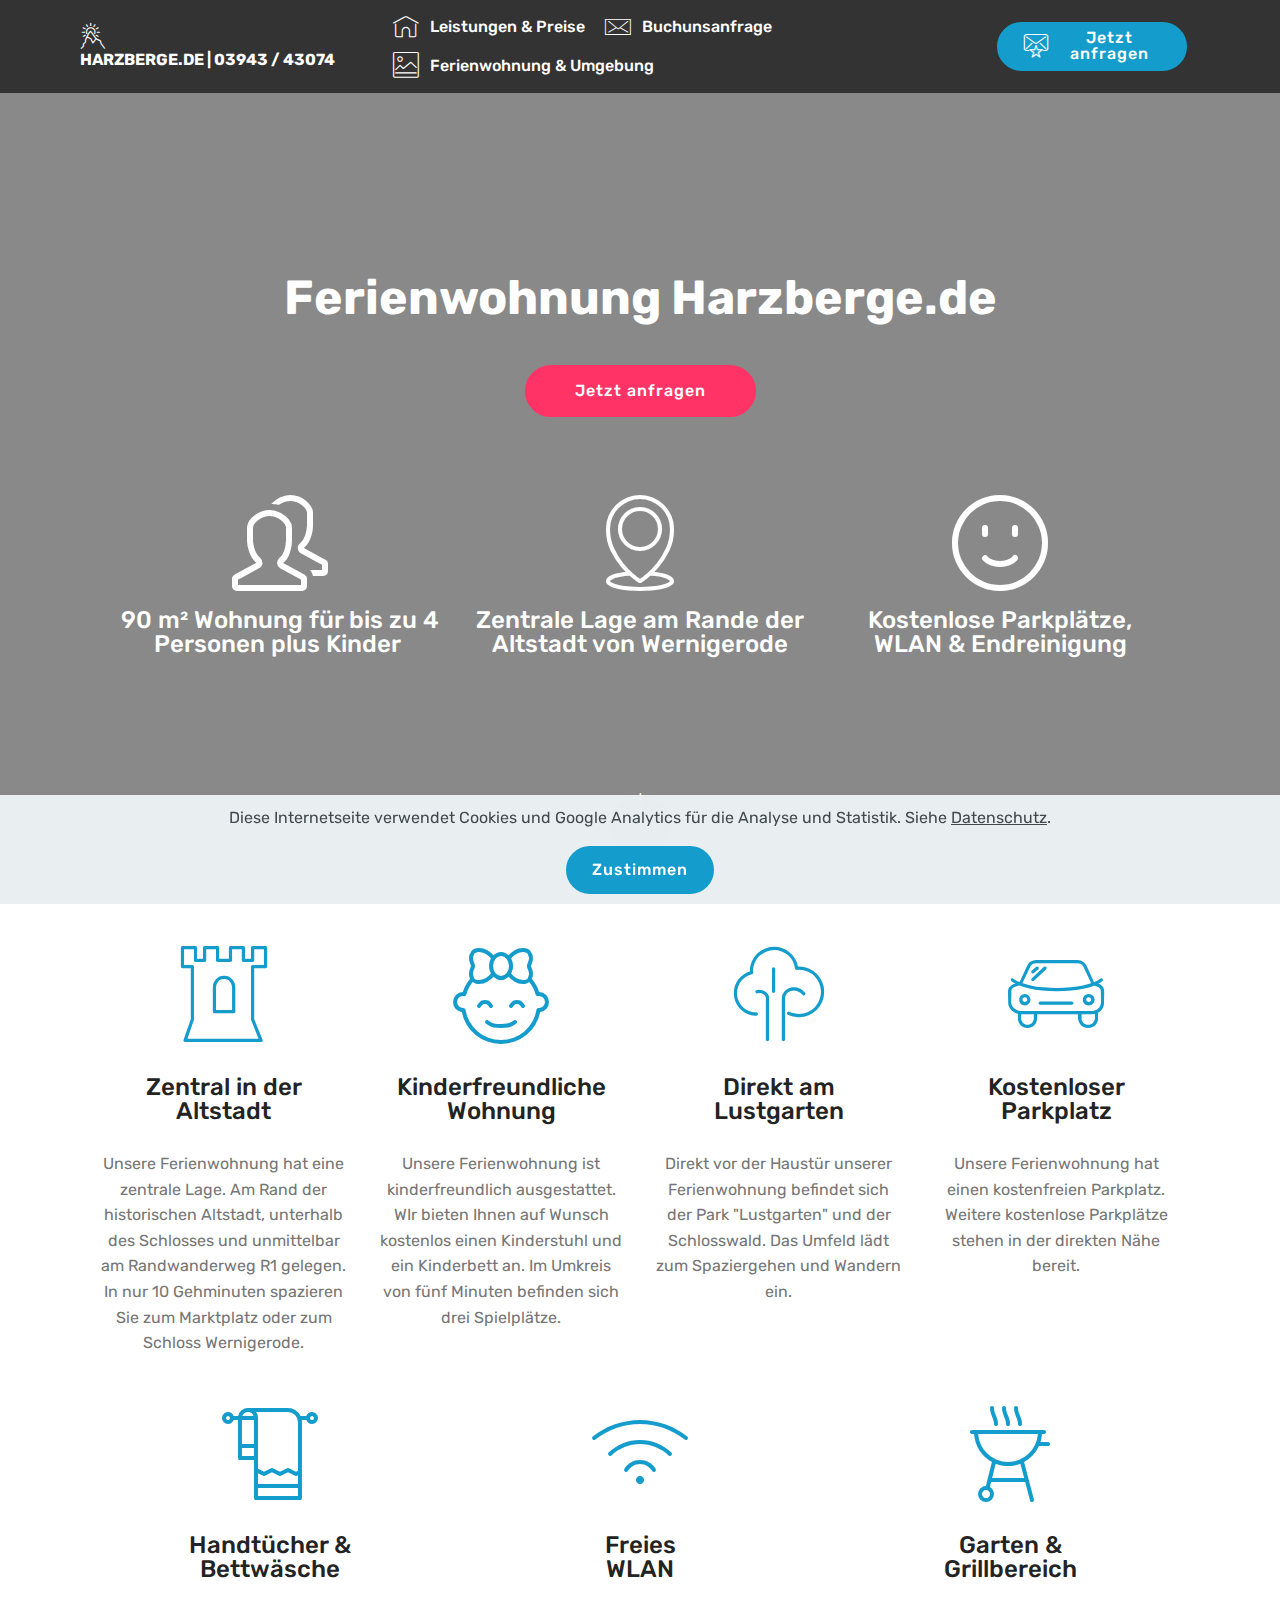
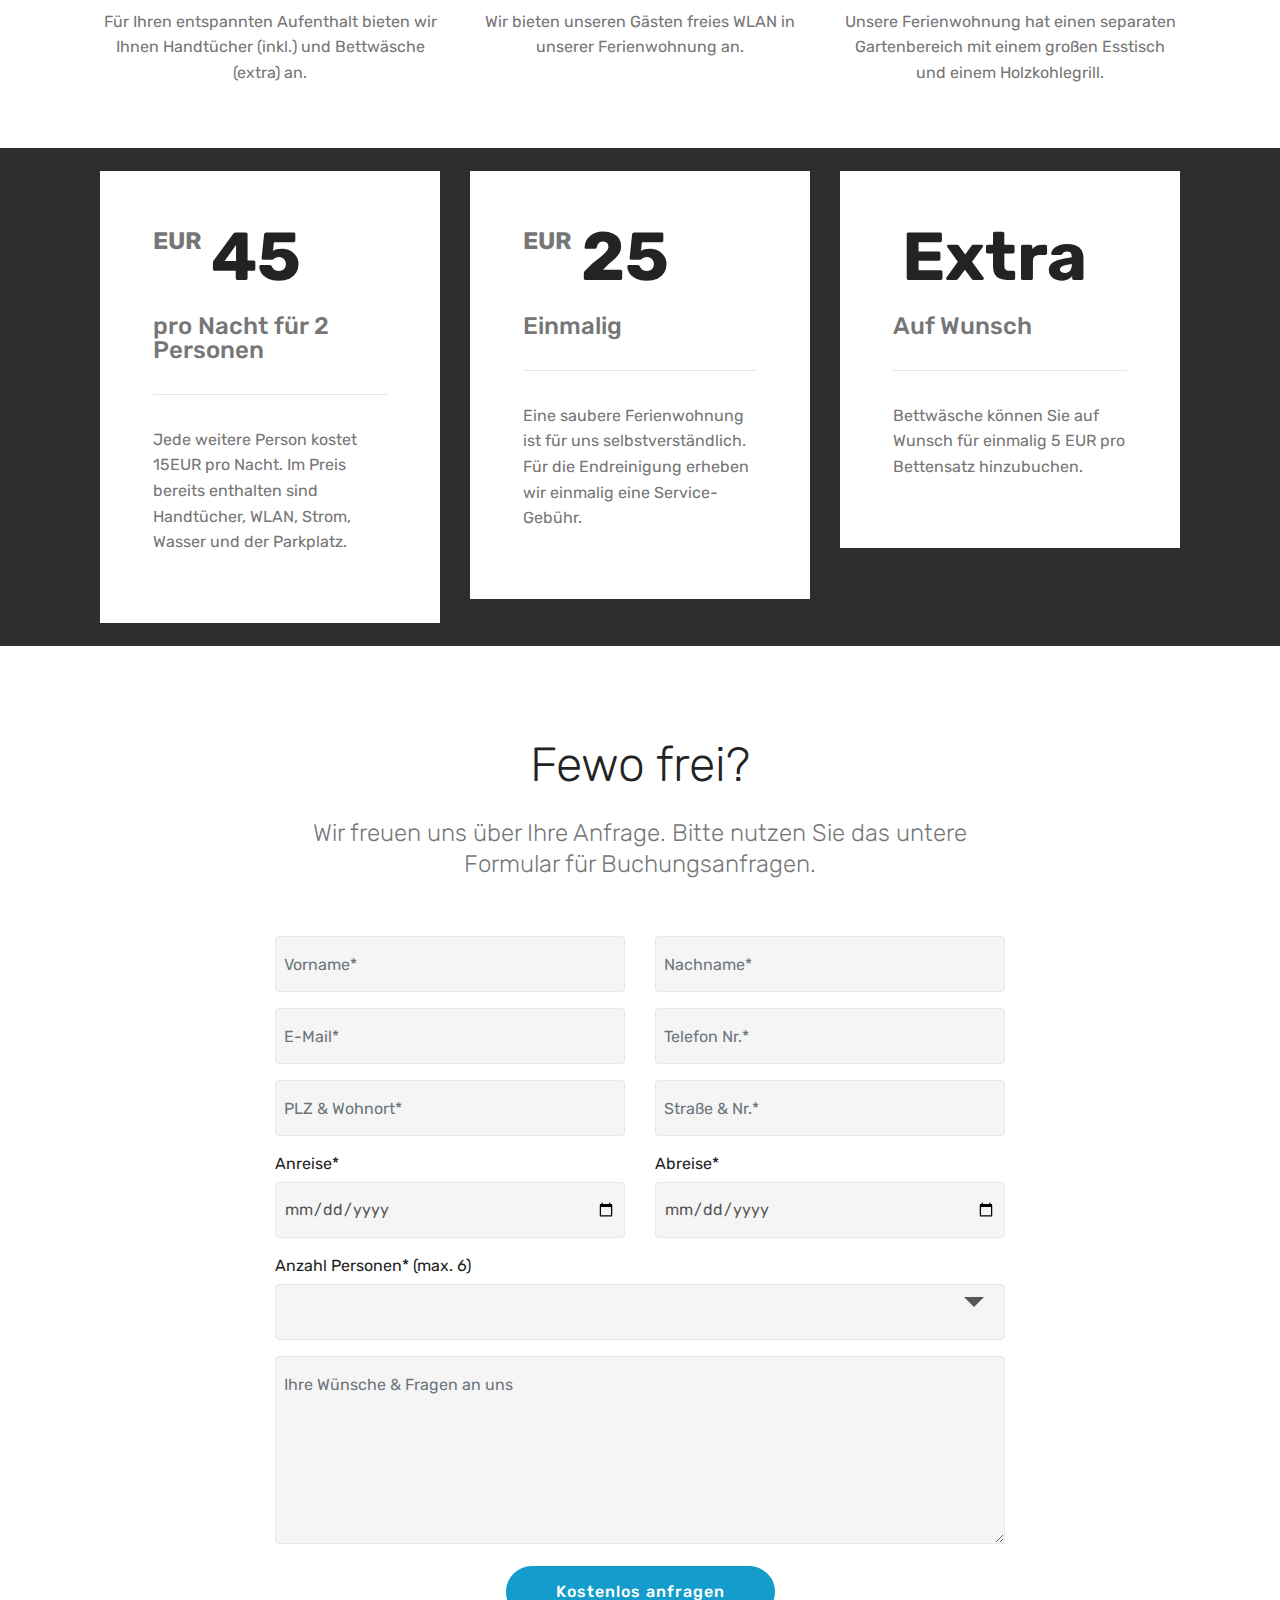
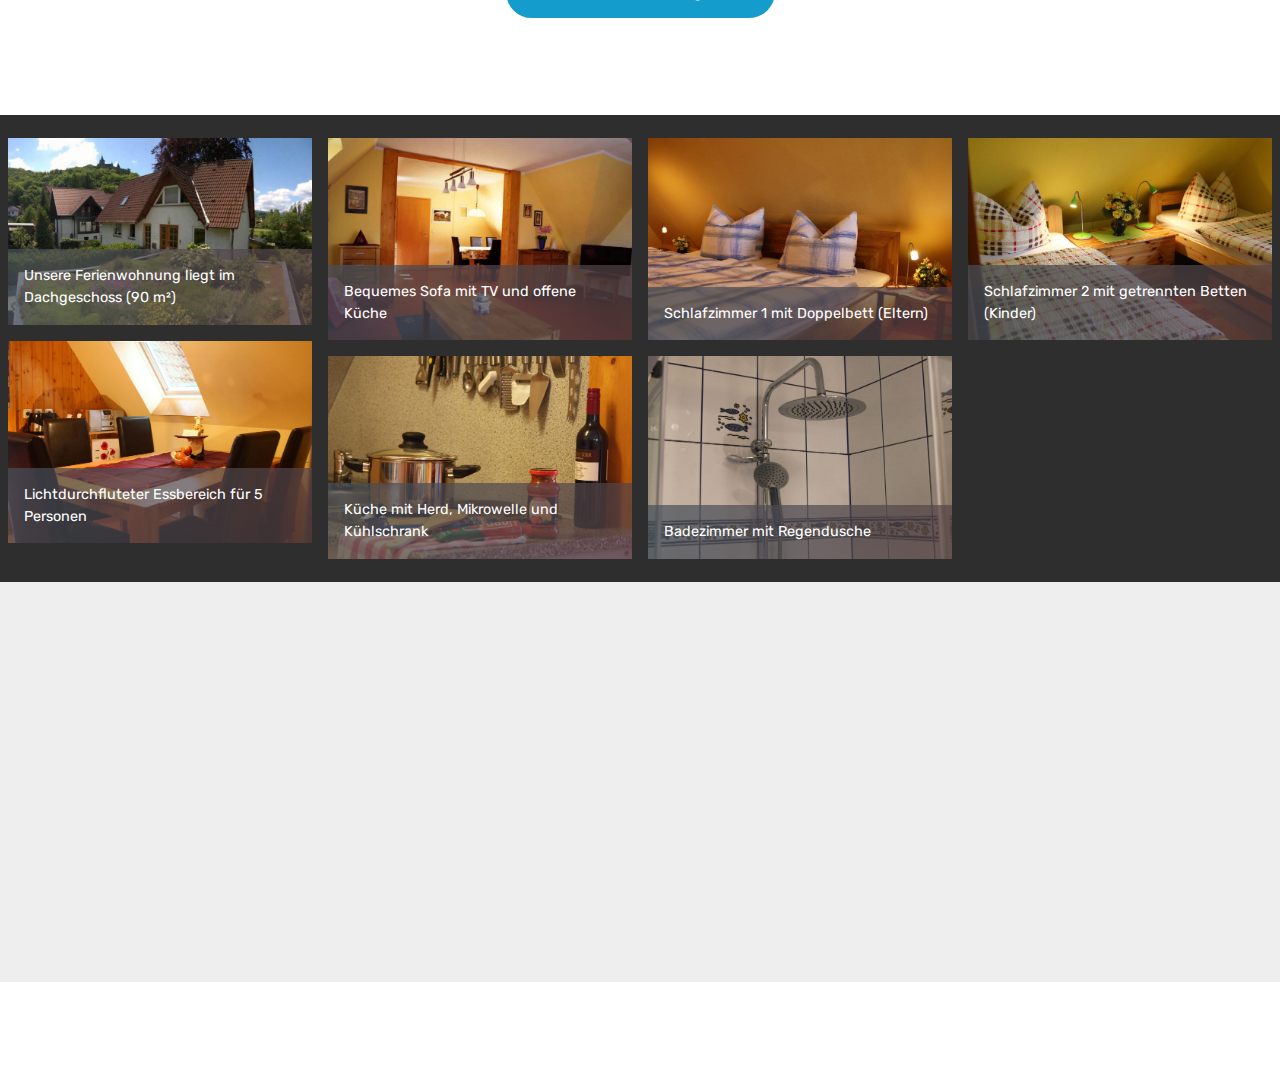
==== commit f3652add: "create github pages" ====
--- a/index.html
+++ b/index.html
@@ -86,7 +86,7 @@
     </nav>
 </section>
 
-<section class="engine"><a href="https://mobirise.info/t">amp template</a></section><section class="header12 cid-rM5khuGrwf mbr-fullscreen" data-bg-video="https://www.youtube.com/watch?v=jLRxqbkvnYo" id="header12-1">
+<section class="engine"><a href="https://mobirise.info/x">free css templates</a></section><section class="header12 cid-rM5khuGrwf mbr-fullscreen" data-bg-video="https://www.youtube.com/watch?v=jLRxqbkvnYo" id="header12-1">
 
     
 
@@ -329,7 +329,7 @@
         <div class="row justify-content-center">
             <div class="media-container-column col-lg-8" data-form-type="formoid">
 <!--Formbuilder Form-->
-<form action="https://mobirise.eu/" method="POST" class="mbr-form form-with-styler" data-form-title="ContactHarzberge"><input type="hidden" name="email" data-form-email="true" value="Jr9doX2j/Eysq8Uw3DhoL0NkN5zgd4MaSbaIzdqsO5a38XPaSv9xlsyfwtsdQGU5xmrkGpWooQpdunCRM9IzqPLJ82SZwRcUI18515f405lP/TzuJnd5tbINoO1Jvk8Q">
+<form action="https://mobirise.eu/" method="POST" class="mbr-form form-with-styler" data-form-title="ContactHarzberge"><input type="hidden" name="email" data-form-email="true" value="GW77xbhI8QcHm+upS2kMzqCbHUUj/kVaffpTDRGgydLNv152r+C/bPHMDXt0eAeF3oBU1+cNxpRFsBwLxrZ2SAnJE4m972rV2M1L3zeQ9eMUO7mj/doZ1zYlAkn9q12K">
 <div class="row">
 <div hidden="hidden" data-form-alert="" class="alert alert-success col-12">Vielen Dank! Ihre Anfrage wurde verschickt!</div>
 <div hidden="hidden" data-form-alert-danger="" class="alert alert-danger col-12"> </div>
@@ -422,6 +422,8 @@
   <script src="assets/web/assets/jquery/jquery.min.js"></script>
   <script src="assets/popper/popper.min.js"></script>
   <script src="assets/bootstrap/js/bootstrap.min.js"></script>
+  <script src="assets/web/assets/cookies-alert-plugin/cookies-alert-core.js"></script>
+  <script src="assets/web/assets/cookies-alert-plugin/cookies-alert-script.js"></script>
   <script src="assets/tether/tether.min.js"></script>
   <script src="assets/smoothscroll/smooth-scroll.js"></script>
   <script src="assets/dropdown/js/nav-dropdown.js"></script>
@@ -443,7 +445,8 @@
   
   
   
- <div id="scrollToTop" class="scrollToTop mbr-arrow-up"><a style="text-align: center;"><i class="mbr-arrow-up-icon mbr-arrow-up-icon-cm cm-icon cm-icon-smallarrow-up"></i></a></div>
+<input name="cookieData" type="hidden" data-cookie-customDialogSelector='null' data-cookie-colorText='#424a4d' data-cookie-colorBg='rgba(234, 239, 241, 0.99)' data-cookie-textButton='Zustimmen' data-cookie-colorButton='' data-cookie-colorLink='#424a4d' data-cookie-underlineLink='true' data-cookie-text="Diese Internetseite verwendet Cookies und Google Analytics für die Analyse und Statistik. Siehe <a href='impressum.html'>Datenschutz</a>.">
+   <div id="scrollToTop" class="scrollToTop mbr-arrow-up"><a style="text-align: center;"><i class="mbr-arrow-up-icon mbr-arrow-up-icon-cm cm-icon cm-icon-smallarrow-up"></i></a></div>
   
 </body>
 </html>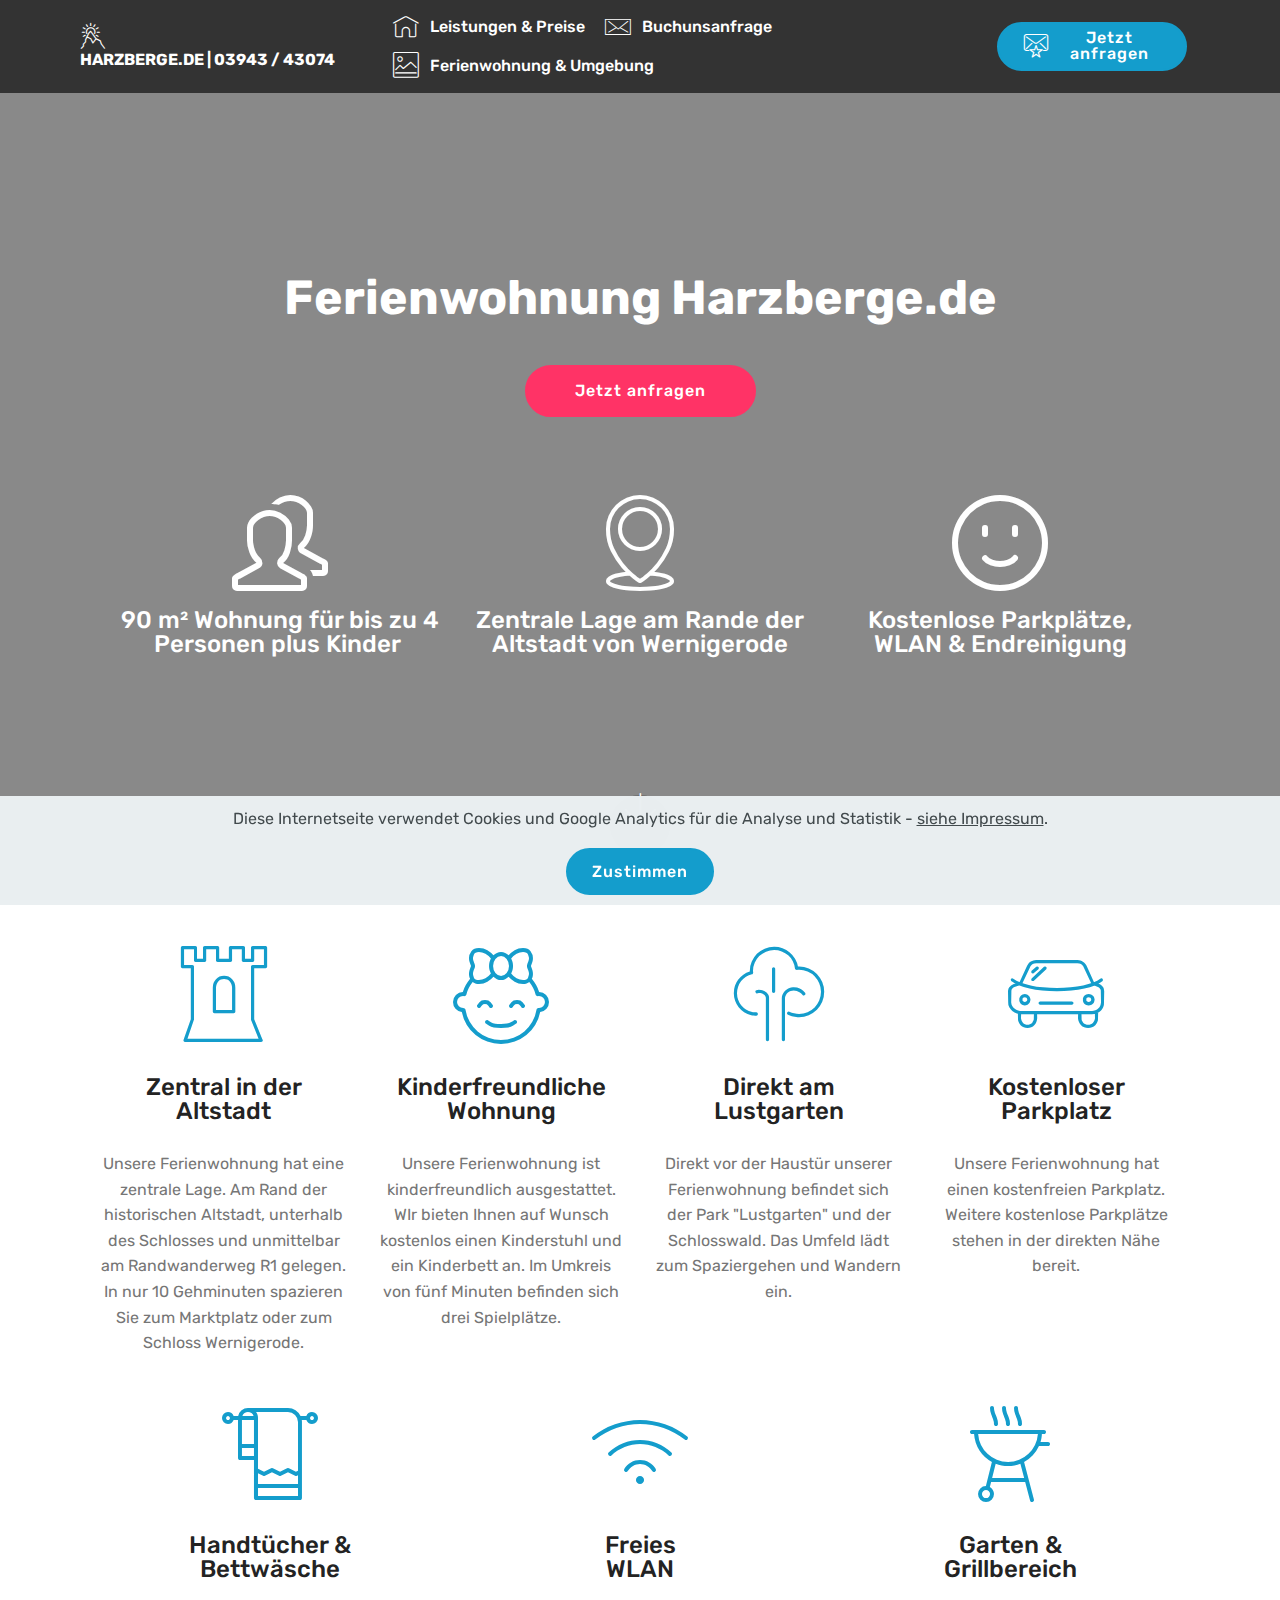
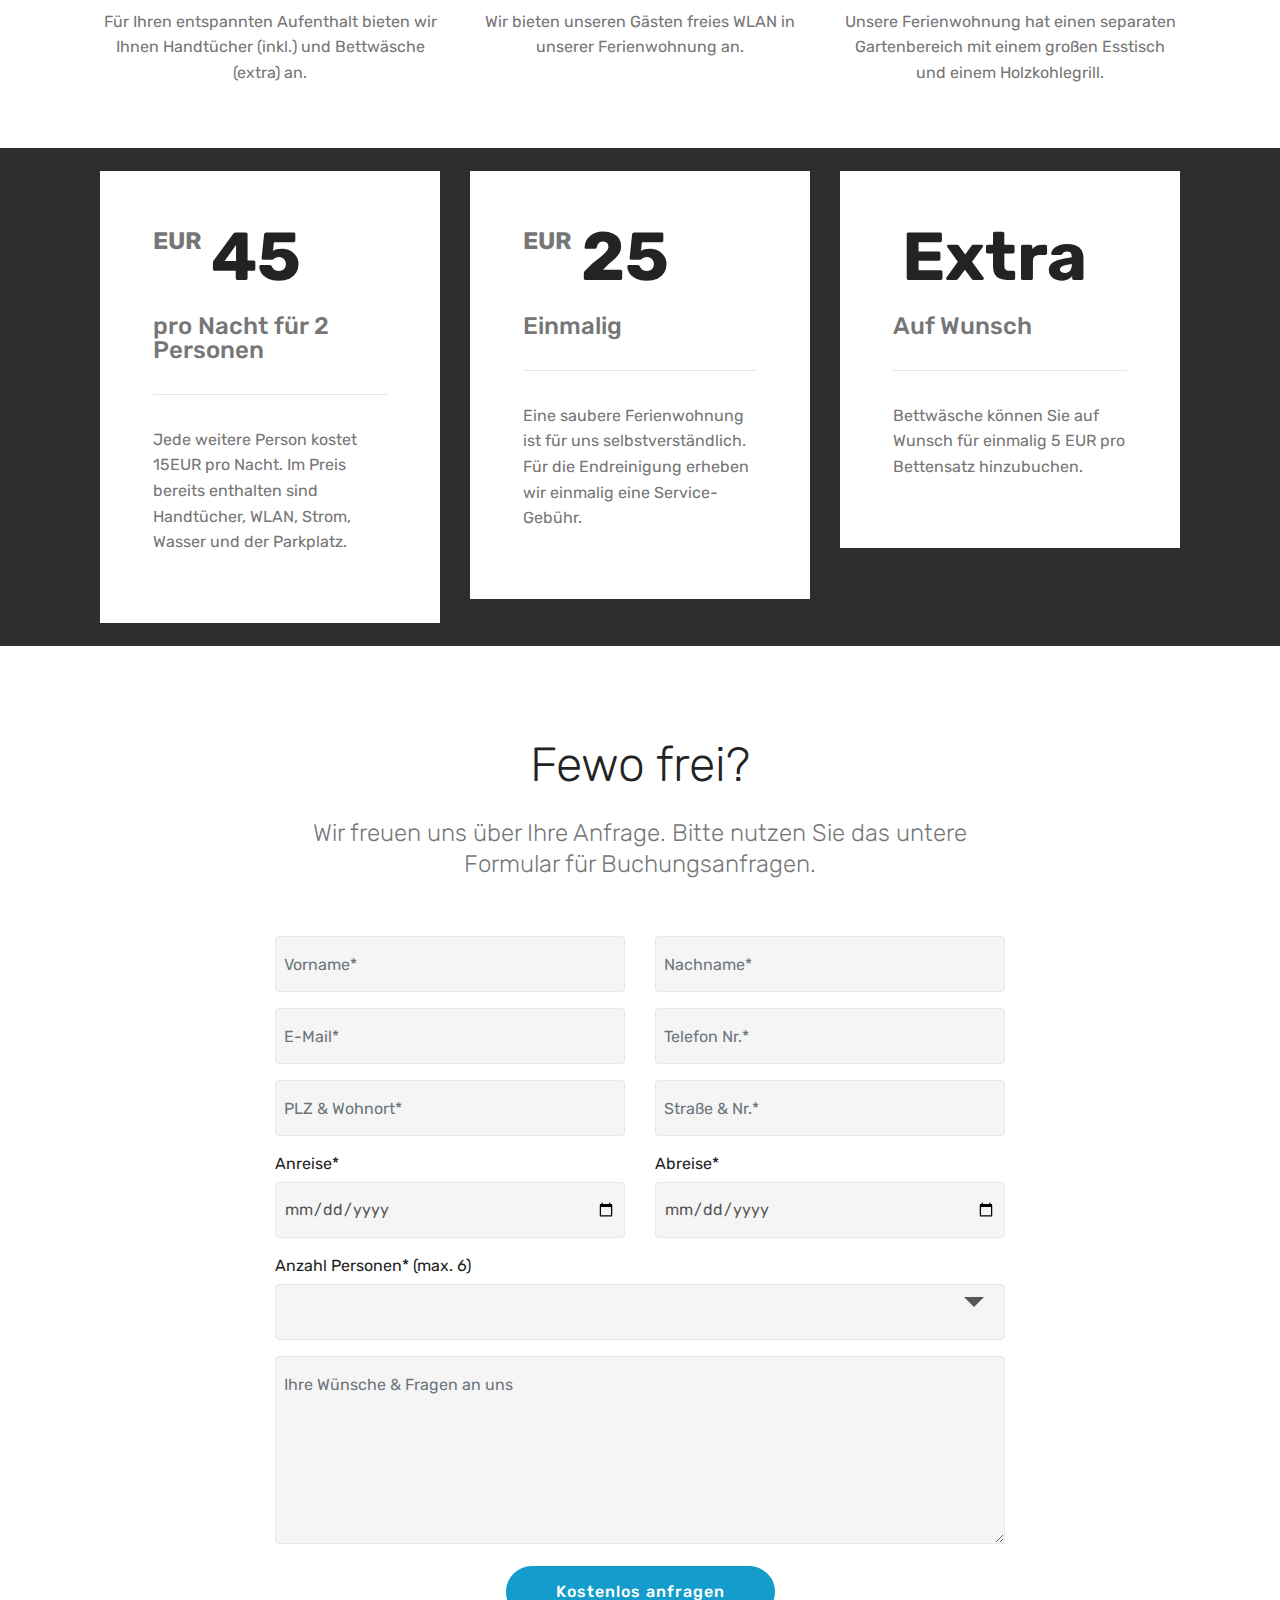
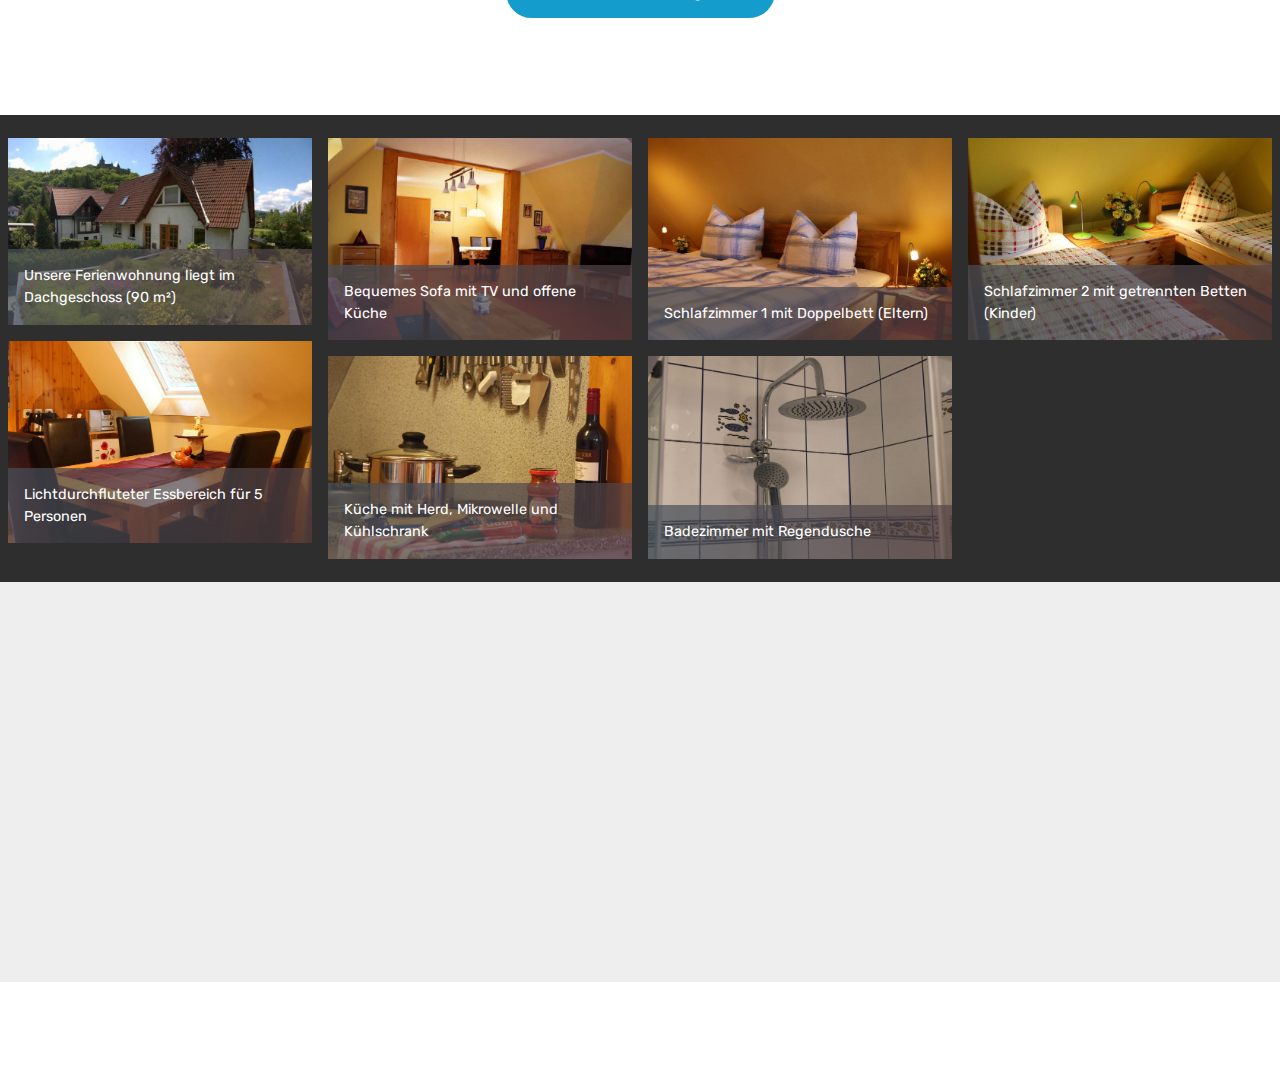
==== commit 3fa9d061: "create github pages" ====
--- a/index.html
+++ b/index.html
@@ -86,7 +86,7 @@
     </nav>
 </section>
 
-<section class="engine"><a href="https://mobirise.info/x">free css templates</a></section><section class="header12 cid-rM5khuGrwf mbr-fullscreen" data-bg-video="https://www.youtube.com/watch?v=jLRxqbkvnYo" id="header12-1">
+<section class="engine"><a href="https://mobirise.info/y">html website templates</a></section><section class="header12 cid-rM5khuGrwf mbr-fullscreen" data-bg-video="https://www.youtube.com/watch?v=jLRxqbkvnYo" id="header12-1">
 
     
 
@@ -329,7 +329,7 @@
         <div class="row justify-content-center">
             <div class="media-container-column col-lg-8" data-form-type="formoid">
 <!--Formbuilder Form-->
-<form action="https://mobirise.eu/" method="POST" class="mbr-form form-with-styler" data-form-title="ContactHarzberge"><input type="hidden" name="email" data-form-email="true" value="GW77xbhI8QcHm+upS2kMzqCbHUUj/kVaffpTDRGgydLNv152r+C/bPHMDXt0eAeF3oBU1+cNxpRFsBwLxrZ2SAnJE4m972rV2M1L3zeQ9eMUO7mj/doZ1zYlAkn9q12K">
+<form action="https://mobirise.eu/" method="POST" class="mbr-form form-with-styler" data-form-title="ContactHarzberge"><input type="hidden" name="email" data-form-email="true" value="GehKJMbLM4lyvVGnFtbP7qWgbpfbdXoEHEHvuImIaJ1UhutWn/J7WelfxLOZ8Sr2Ismty11MSPmRAEmK+DNBDRvsqfaexH2yMOZZx9I2mYPO4SCtvLZTuUcMHe0La0z8">
 <div class="row">
 <div hidden="hidden" data-form-alert="" class="alert alert-success col-12">Vielen Dank! Ihre Anfrage wurde verschickt!</div>
 <div hidden="hidden" data-form-alert-danger="" class="alert alert-danger col-12"> </div>
@@ -400,7 +400,7 @@
 
      
 
-    <div class="google-map"><iframe frameborder="0" style="border:0" src="https://www.google.com/maps/embed/v1/place?key=AIzaSyCNveGQ9bfpKFwWzQLLftrR9hNiHwdqQG8&amp;q=place_id:ChIJA6wkVu0MpUcRT-lLUan0n2c" allowfullscreen=""></iframe></div>
+    <div class="google-map"><iframe frameborder="0" style="border:0" src="https://www.google.com/maps/embed/v1/place?key=AIzaSyCZI5F_k6S1k46ujh0SNrapM89f7mJxd30&amp;q=place_id:ChIJA6wkVu0MpUcRT-lLUan0n2c" allowfullscreen=""></iframe></div>
 </section>
 
 <section once="footers" class="cid-rM5T4OMVgp mbr-reveal" id="footer6-b">
@@ -445,7 +445,7 @@
   
   
   
-<input name="cookieData" type="hidden" data-cookie-customDialogSelector='null' data-cookie-colorText='#424a4d' data-cookie-colorBg='rgba(234, 239, 241, 0.99)' data-cookie-textButton='Zustimmen' data-cookie-colorButton='' data-cookie-colorLink='#424a4d' data-cookie-underlineLink='true' data-cookie-text="Diese Internetseite verwendet Cookies und Google Analytics für die Analyse und Statistik. Siehe <a href='impressum.html'>Datenschutz</a>.">
+<input name="cookieData" type="hidden" data-cookie-customDialogSelector='null' data-cookie-colorText='#424a4d' data-cookie-colorBg='rgba(234, 239, 241, 0.99)' data-cookie-textButton='Zustimmen' data-cookie-colorButton='' data-cookie-colorLink='#424a4d' data-cookie-underlineLink='true' data-cookie-text="Diese Internetseite verwendet Cookies und Google Analytics für die Analyse und Statistik - <a href='impressum.html'>siehe Impressum</a>.">
    <div id="scrollToTop" class="scrollToTop mbr-arrow-up"><a style="text-align: center;"><i class="mbr-arrow-up-icon mbr-arrow-up-icon-cm cm-icon cm-icon-smallarrow-up"></i></a></div>
   
 </body>
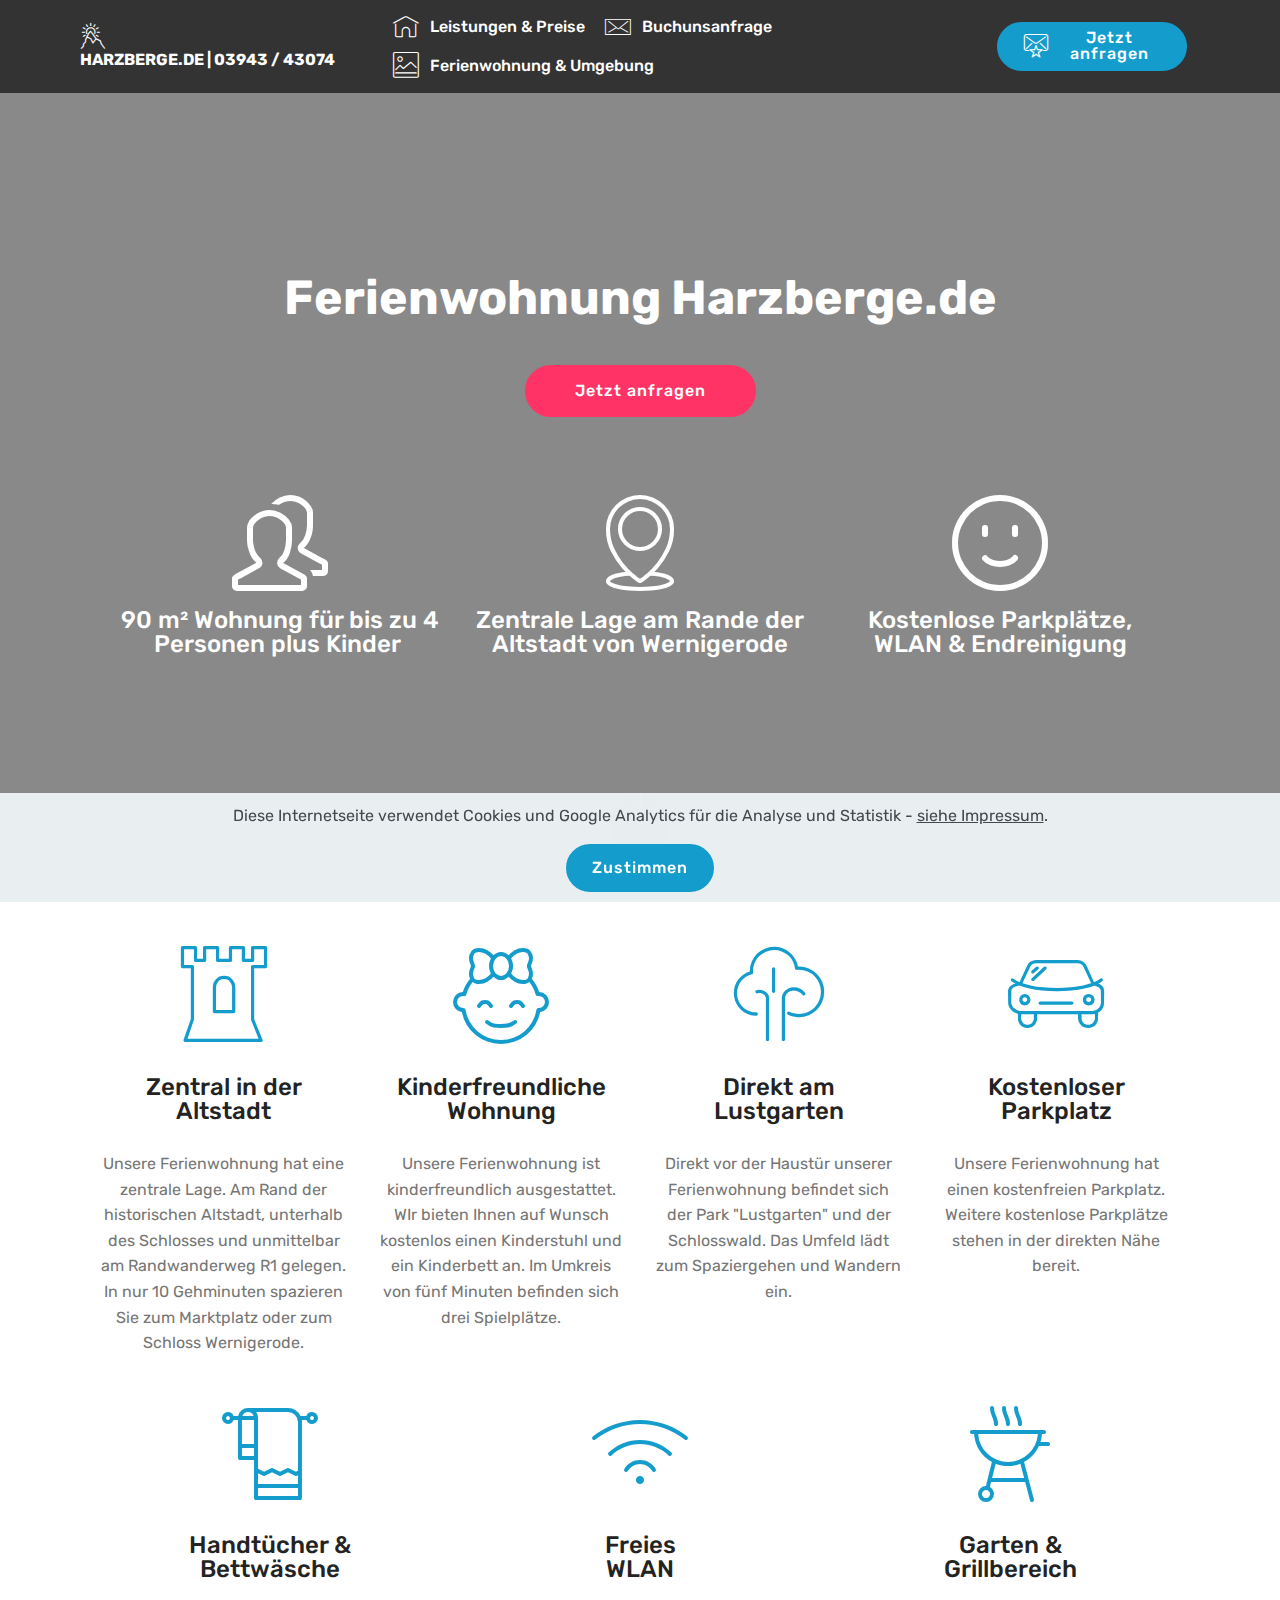
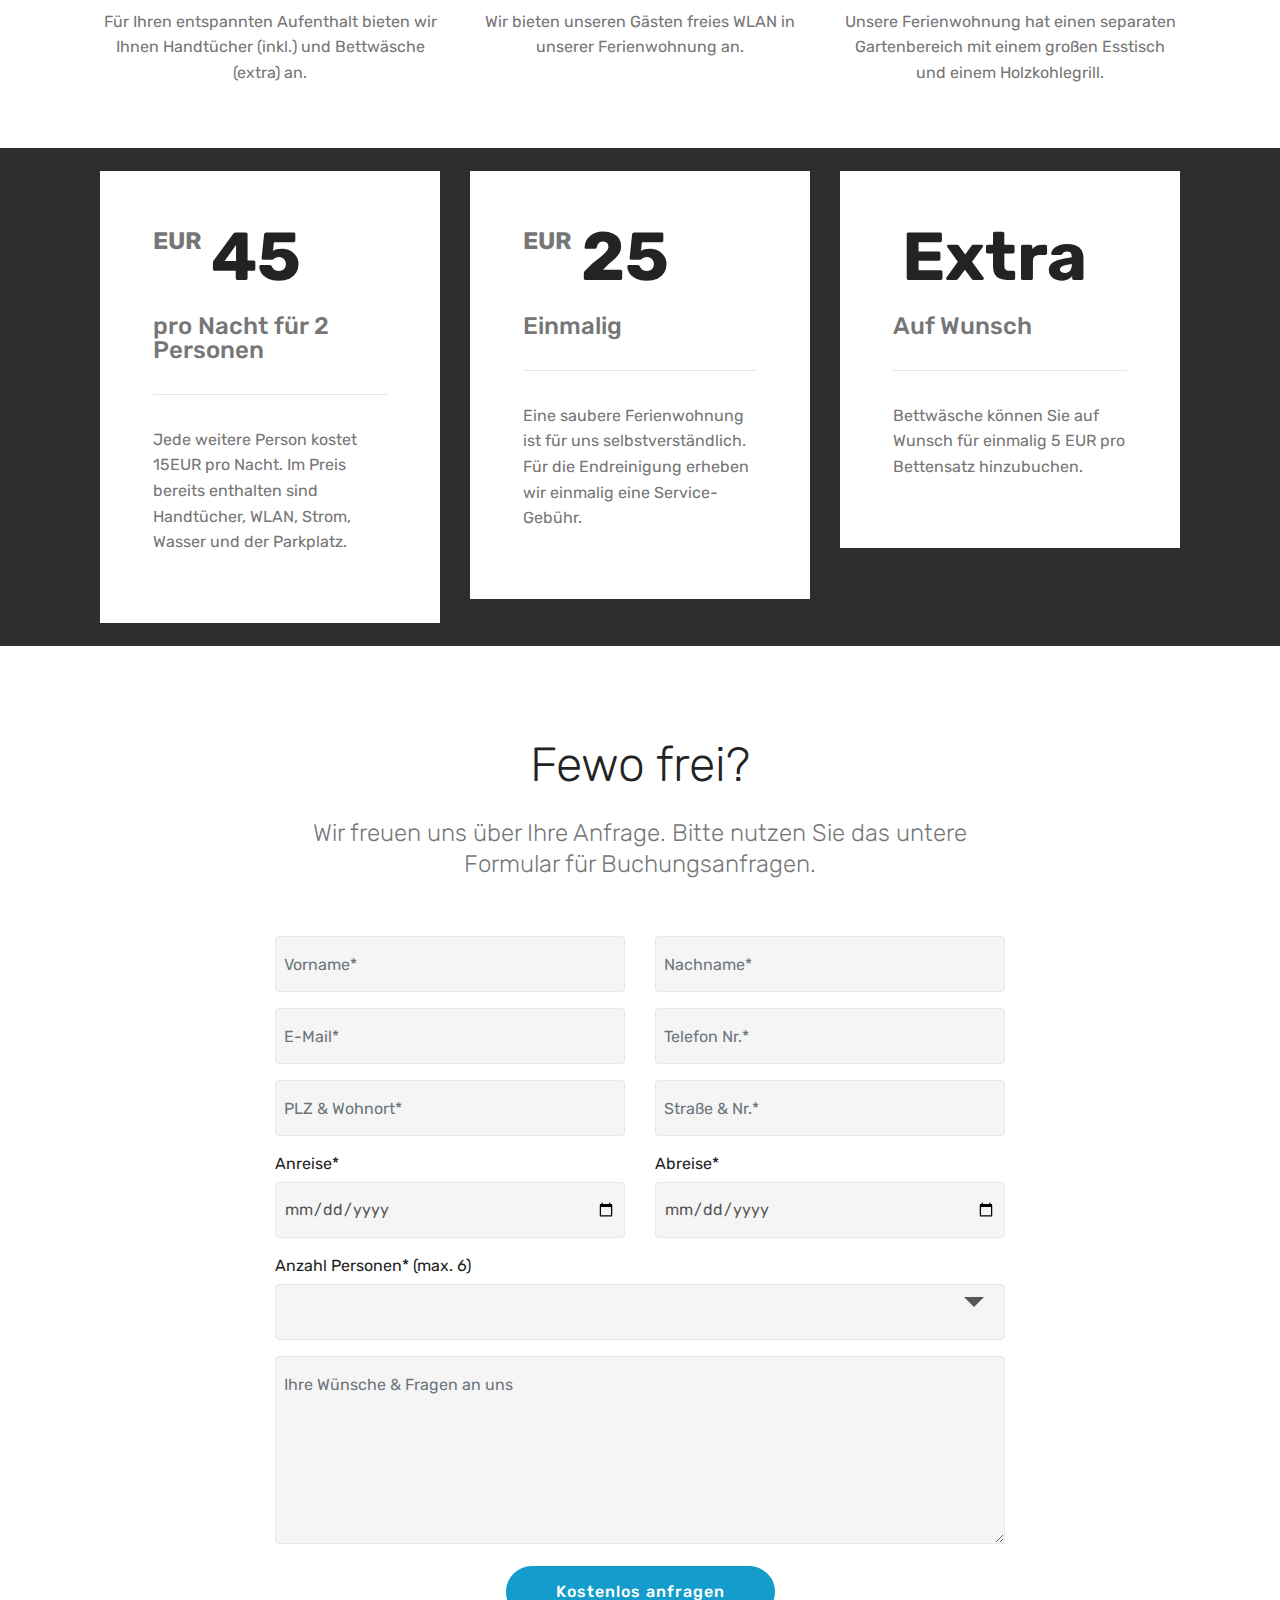
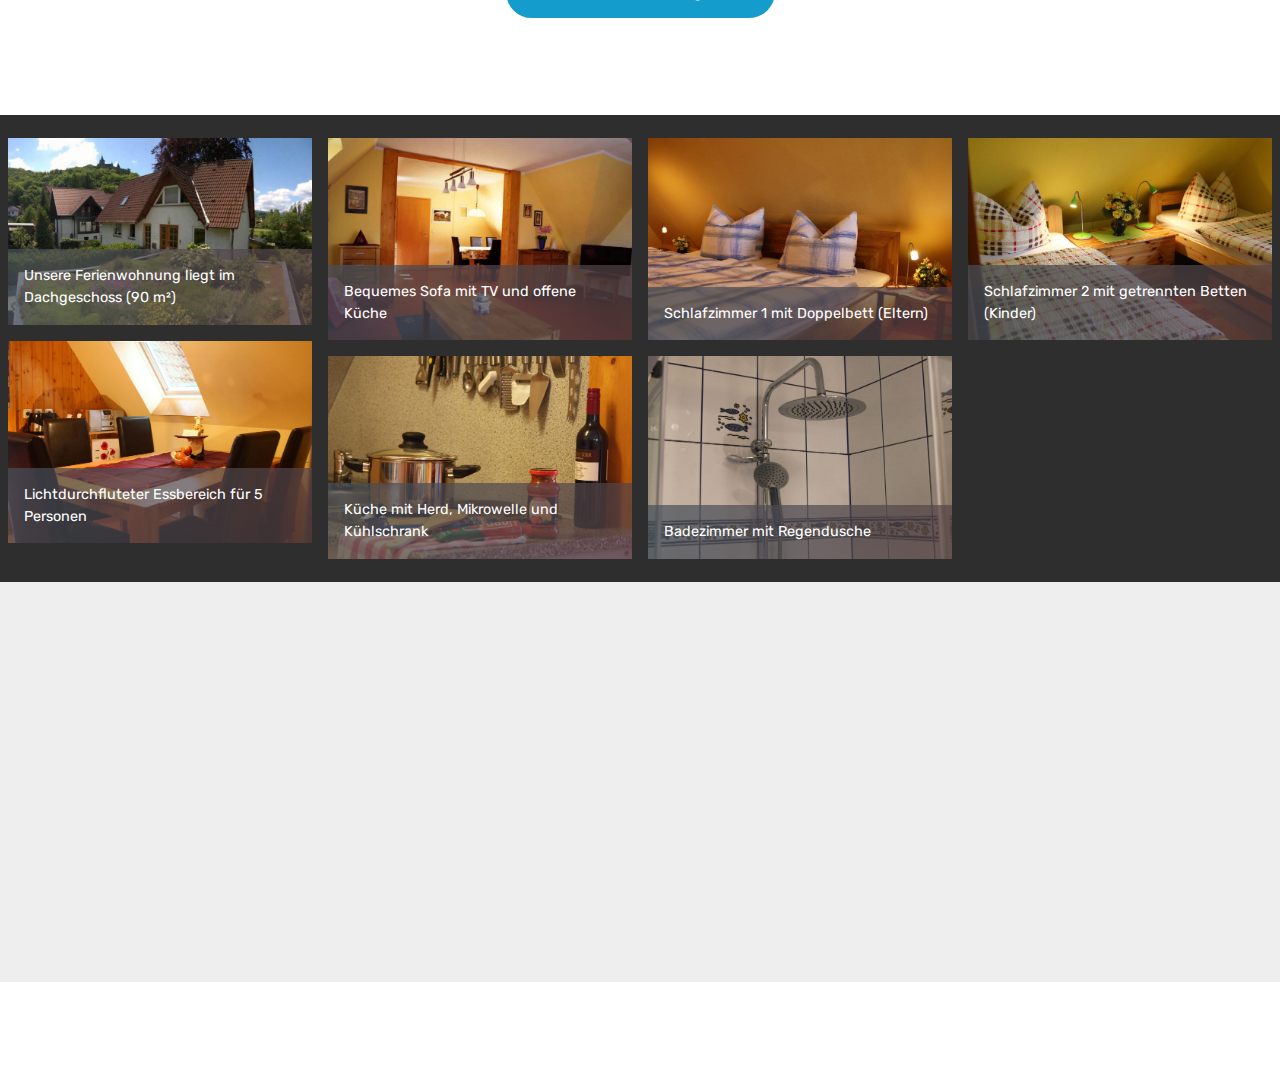
==== commit 47b9fbd0: "create github pages" ====
--- a/index.html
+++ b/index.html
@@ -86,7 +86,7 @@
     </nav>
 </section>
 
-<section class="engine"><a href="https://mobirise.info/y">html website templates</a></section><section class="header12 cid-rM5khuGrwf mbr-fullscreen" data-bg-video="https://www.youtube.com/watch?v=jLRxqbkvnYo" id="header12-1">
+<section class="engine"><a href="https://mobirise.info/v">free html templates</a></section><section class="header12 cid-rM5khuGrwf mbr-fullscreen" data-bg-video="https://www.youtube.com/watch?v=jLRxqbkvnYo" id="header12-1">
 
     
 
@@ -329,42 +329,43 @@
         <div class="row justify-content-center">
             <div class="media-container-column col-lg-8" data-form-type="formoid">
 <!--Formbuilder Form-->
-<form action="https://mobirise.eu/" method="POST" class="mbr-form form-with-styler" data-form-title="ContactHarzberge"><input type="hidden" name="email" data-form-email="true" value="GehKJMbLM4lyvVGnFtbP7qWgbpfbdXoEHEHvuImIaJ1UhutWn/J7WelfxLOZ8Sr2Ismty11MSPmRAEmK+DNBDRvsqfaexH2yMOZZx9I2mYPO4SCtvLZTuUcMHe0La0z8">
+<form action="https://mobirise.eu/" method="POST" class="mbr-form form-with-styler" data-form-title="ContactHarzberge"><input type="hidden" name="email" data-form-email="true" value="76xKwtVjAI2R5qwvqlow1saj6mtctkrSSi5PKoi5sERUKwFaUq/MUVKnS655TktTIyLxkLEWrljcQmmj89Rz0gBfAqwXYSUCg36H6EqRxZ6z63JKCfjoZ7WjYEY6BD2e">
 <div class="row">
 <div hidden="hidden" data-form-alert="" class="alert alert-success col-12">Vielen Dank! Ihre Anfrage wurde verschickt!</div>
 <div hidden="hidden" data-form-alert-danger="" class="alert alert-danger col-12"> </div>
 </div>
 <div class="dragArea row">
-<div class="col-lg-6 col-md-12 col-sm-12 form-group" data-for="Vorname" style="">
-<input type="text" name="Vorname" data-form-field="Vorname" class="form-control display-7" placeholder="Vorname*" required="required" value="" id="Vorname-form1-u">
+<div class="col-lg-6 col-md-12 col-sm-12 form-group" data-for="Vorname">
+<input type="text" name="Vorname" placeholder="Vorname*" data-form-field="Vorname" required="required" class="form-control display-7" value="" id="Vorname-form1-u">
 </div>
 <div class="col-lg-6 col-md-12 col-sm-12 form-group" data-for="Nachname">
-<input type="text" name="Nachname" data-form-field="Nachname" class="form-control display-7" placeholder="Nachname*" required="required" value="" id="Nachname-form1-u">
+<input type="text" name="Nachname" placeholder="Nachname*" data-form-field="Nachname" required="required" class="form-control display-7" value="" id="Nachname-form1-u">
 </div>
 <div data-for="Email" class="col-lg-6 col-md-12 col-sm-12 form-group">
-<input type="email" name="Email" placeholder="E-Mail*" data-form-field="Email" required="required" class="form-control display-7" value="" id="Email-form1-u">
-</div>
-<div class="col-lg-6 col-md-12 col-sm-12 form-group" data-for="Telefon">
-<input type="tel" name="Telefon" placeholder="Telefon Nr.*" data-form-field="Telefon" required="required" class="form-control display-7" value="" id="Telefon-form1-u">
-</div>
-<div class="col-lg-6 col-md-12 col-sm-12 form-group" data-for="PLZ">
+<input type="email" name="Email" placeholder="E-Mail*" data-form-field="Email" class="form-control display-7" required="required" value="" id="Email-form1-u">
+</div>
+<div data-for="Telefon" class="col-lg-6 col-md-12 col-sm-12 form-group">
+<input type="tel" name="Telefon" placeholder="Telefon Nr.*" data-form-field="Telefon" class="form-control display-7" required="required" value="" id="Telefon-form1-u">
+</div>
+<div data-for="PLZ" class="col-lg-6 col-md-12 col-sm-12 form-group">
 <input type="text" name="PLZ" placeholder="PLZ &amp; Wohnort*" data-form-field="PLZ" class="form-control display-7" required="required" value="" id="PLZ-form1-u">
 </div>
-<div class="col-lg-6 col-md-12 col-sm-12 form-group" data-for="Strasse">
-<input type="text" name="Strasse" placeholder="Straße &amp; Nr.*" data-form-field="Strasse" class="form-control display-7" required="required" value="" id="Strasse-form1-u">
+<div data-for="Strasse" class="col-lg-6 col-md-12 col-sm-12 form-group">
+<input type="text" name="Strasse" placeholder="Straße &amp; Nr.*" data-form-field="Strasse" required="required" class="form-control display-7" value="" id="Strasse-form1-u">
 </div>
 <div class="col-lg-6 col-md-12 col-sm-12 form-group" data-for="Anreise">
 <label for="Anreise-form1-u" class="form-control-label mbr-fonts-style display-7">Anreise*</label>
-<input type="date" name="Anreise" data-form-field="Anreise" class="form-control display-7" required="required" value="" id="Anreise-form1-u">
-</div>
-<div class="col-lg-6 col-md-12 col-sm-12 form-group" data-for="Abreise">
+<input type="date" name="Anreise" data-form-field="Anreise" required="required" class="form-control display-7" value="" id="Anreise-form1-u">
+</div>
+<div data-for="Abreise" class="col-lg-6 col-md-12 col-sm-12 form-group">
 <label for="Abreise-form1-u" class="form-control-label mbr-fonts-style display-7">Abreise*</label>
-<input type="date" name="Abreise" data-form-field="Abreise" class="form-control display-7" required="required" value="" id="Abreise-form1-u">
-</div>
-<div class="col-lg-12 col-md-12 col-sm-12 form-group" data-for="Anzahl Personen">
+<input type="date" name="Abreise" data-form-field="Abreise" required="required" class="form-control display-7" value="" id="Abreise-form1-u">
+</div>
+<div data-for="Anzahl Personen" class="col-lg-12 col-md-12 col-sm-12 form-group">
 <label for="Anzahl Personen-form1-u" class="form-control-label mbr-fonts-style display-7">Anzahl Personen* (max. 6)</label>
-<select name="Anzahl Personen" data-form-field="Anzahl Personen" class="form-control display-7" required="required" id="Anzahl Personen-form1-u">
-<option value="">
+<select name="Anzahl Personen" data-form-field="Anzahl Personen" required="required" class="form-control display-7" id="Anzahl Personen-form1-u">
+<option value="
+">
 </option>
 <option value="1-2">1-2</option>
 <option value="3">3</option>
@@ -373,7 +374,7 @@
 <option value="6">6</option>
 </select>
 </div>
-<div class="col-lg-12 col-md-12 col-sm-12 form-group" data-for="Wuensche">
+<div data-for="Wuensche" class="col-lg-12 col-md-12 col-sm-12 form-group">
 <textarea name="Wuensche" placeholder="Ihre Wünsche &amp; Fragen an uns" data-form-field="Wuensche" class="form-control display-7" id="Wuensche-form1-u"></textarea>
 </div>
 <div class="col-lg-12 col-md-12 col-sm-12 input-group-btn align-center">
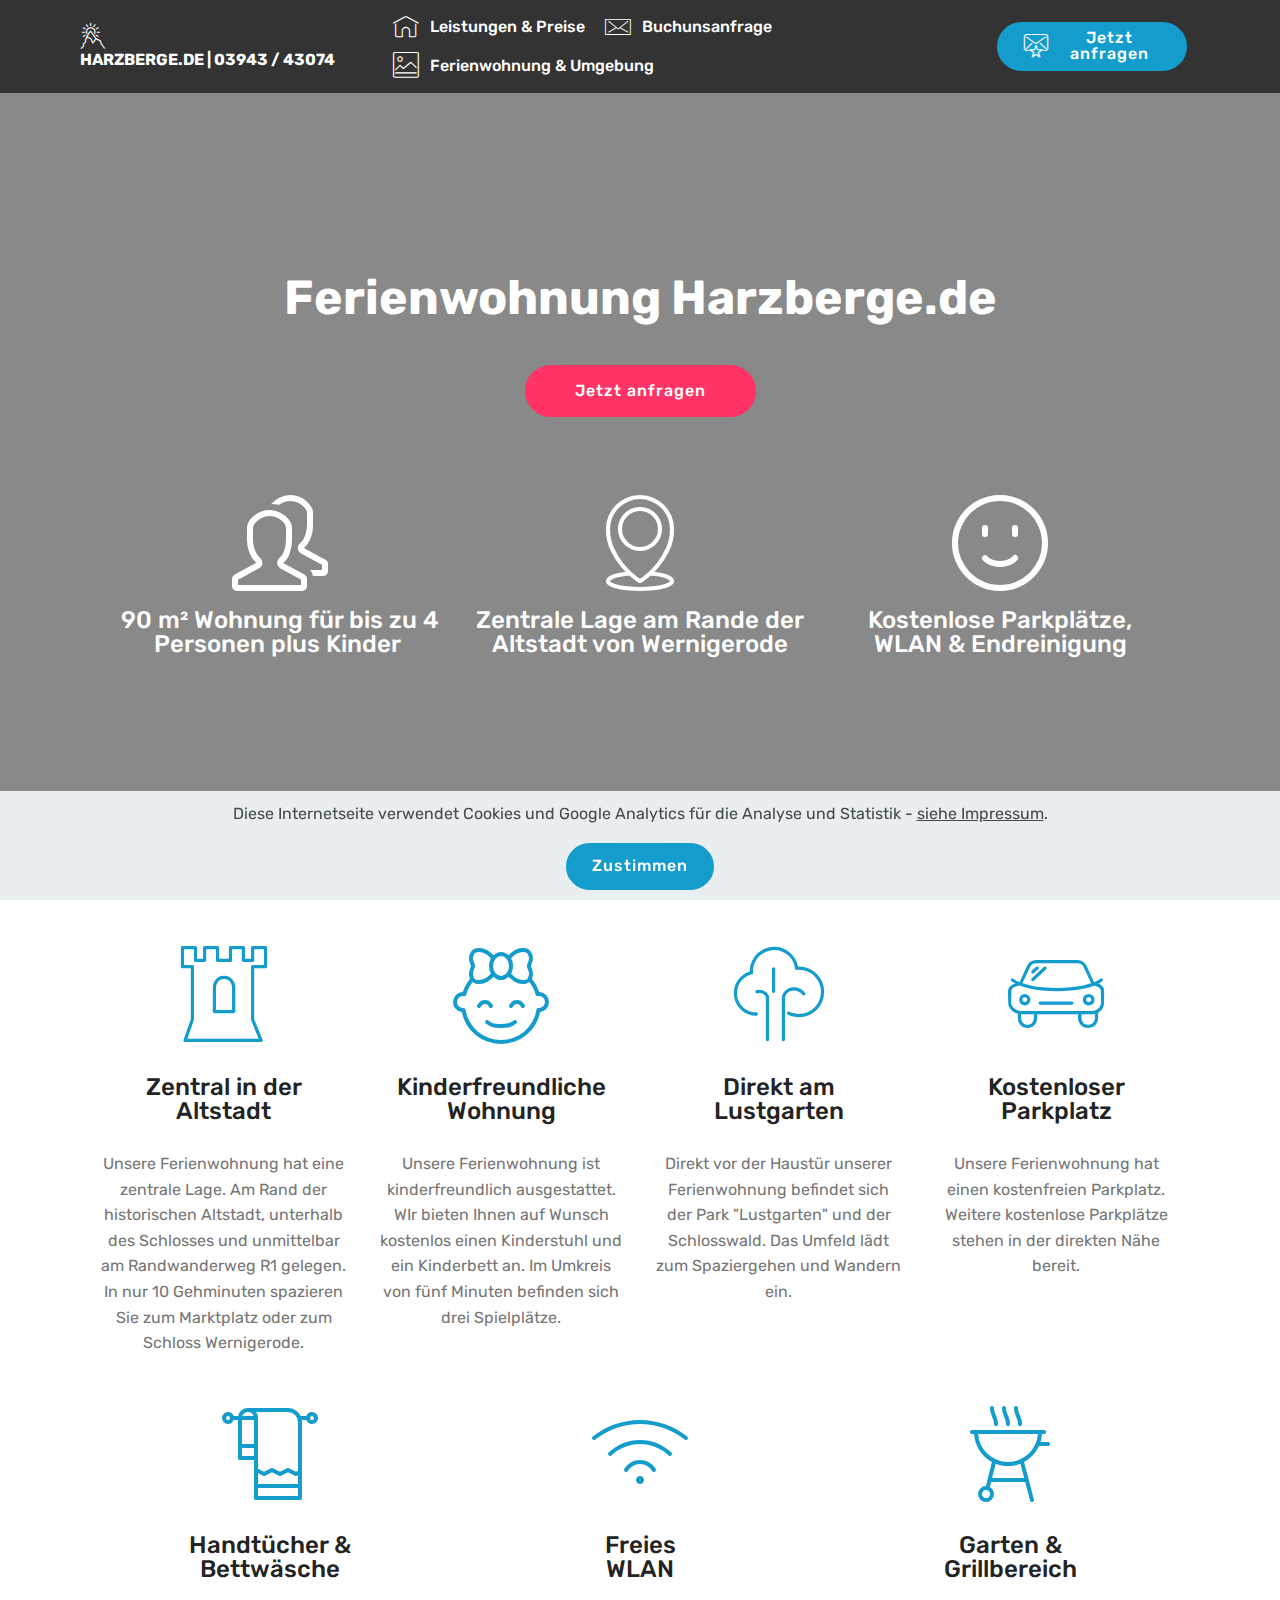
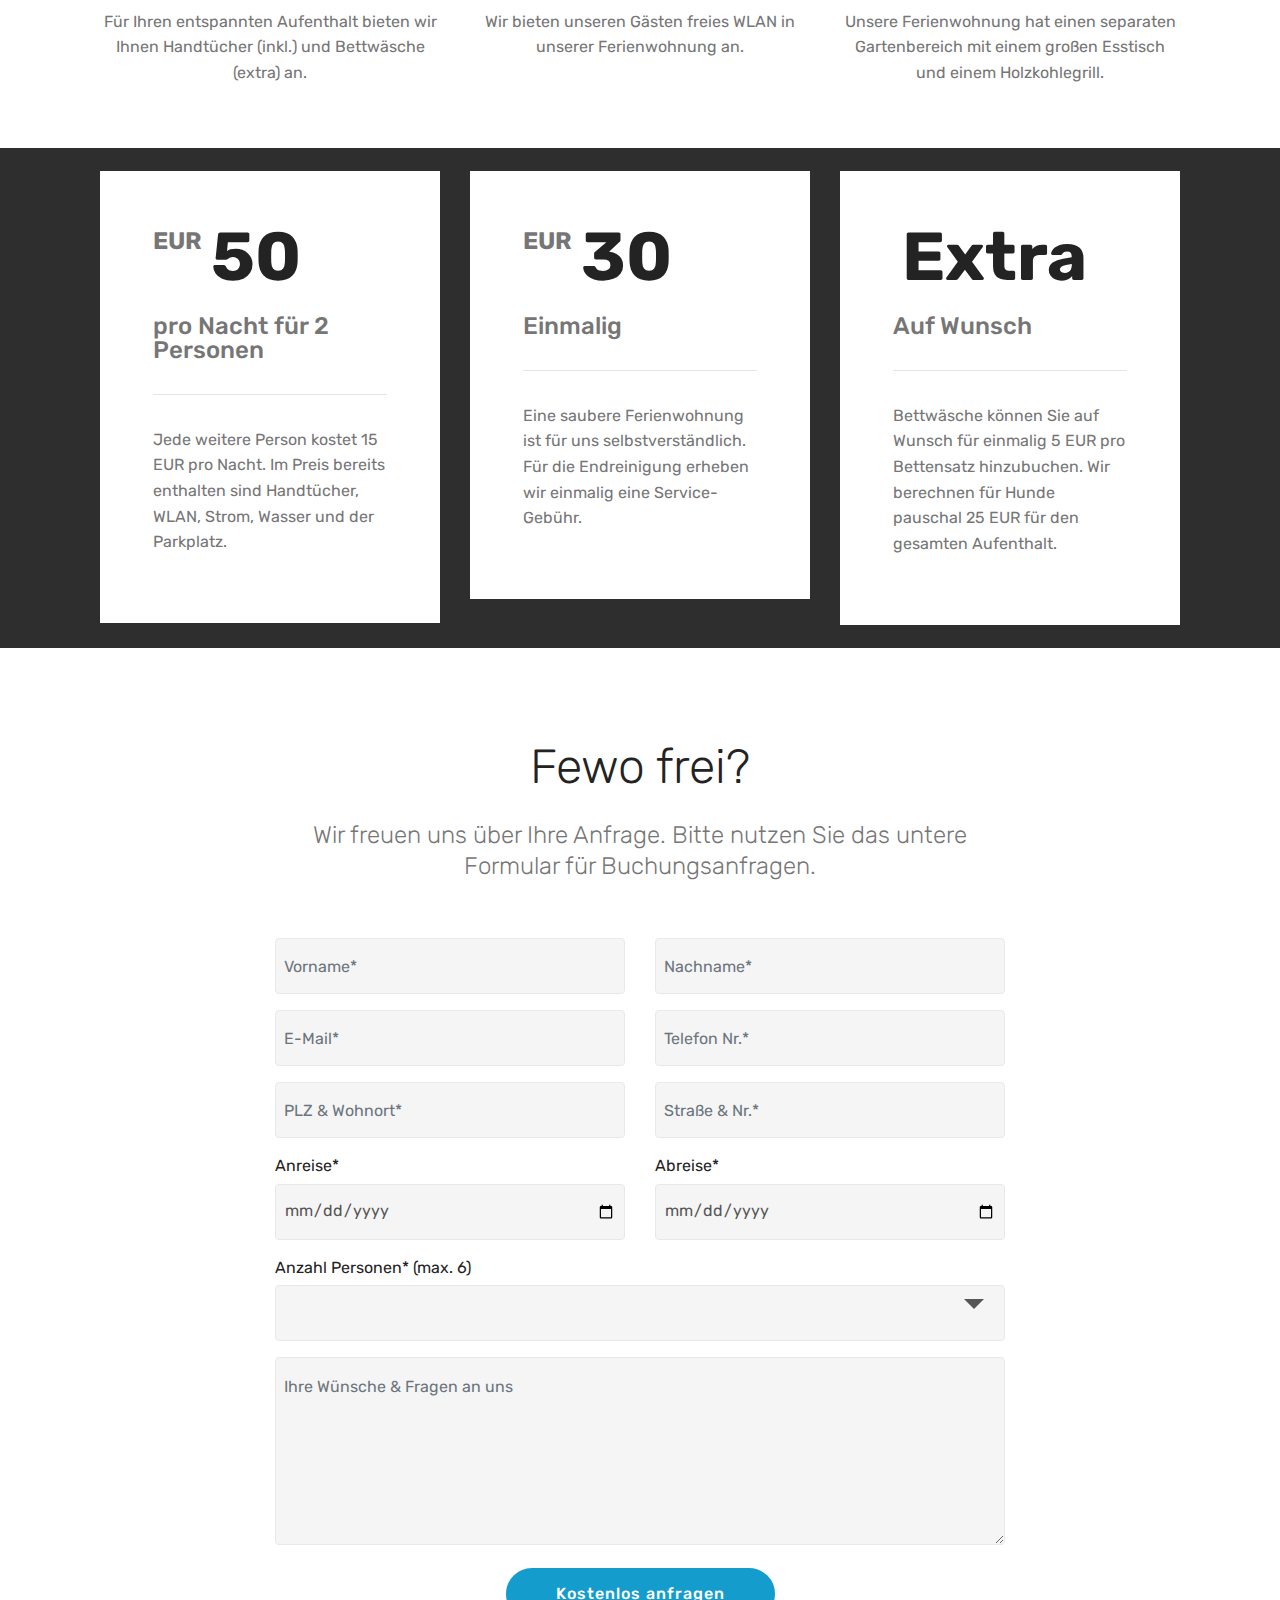
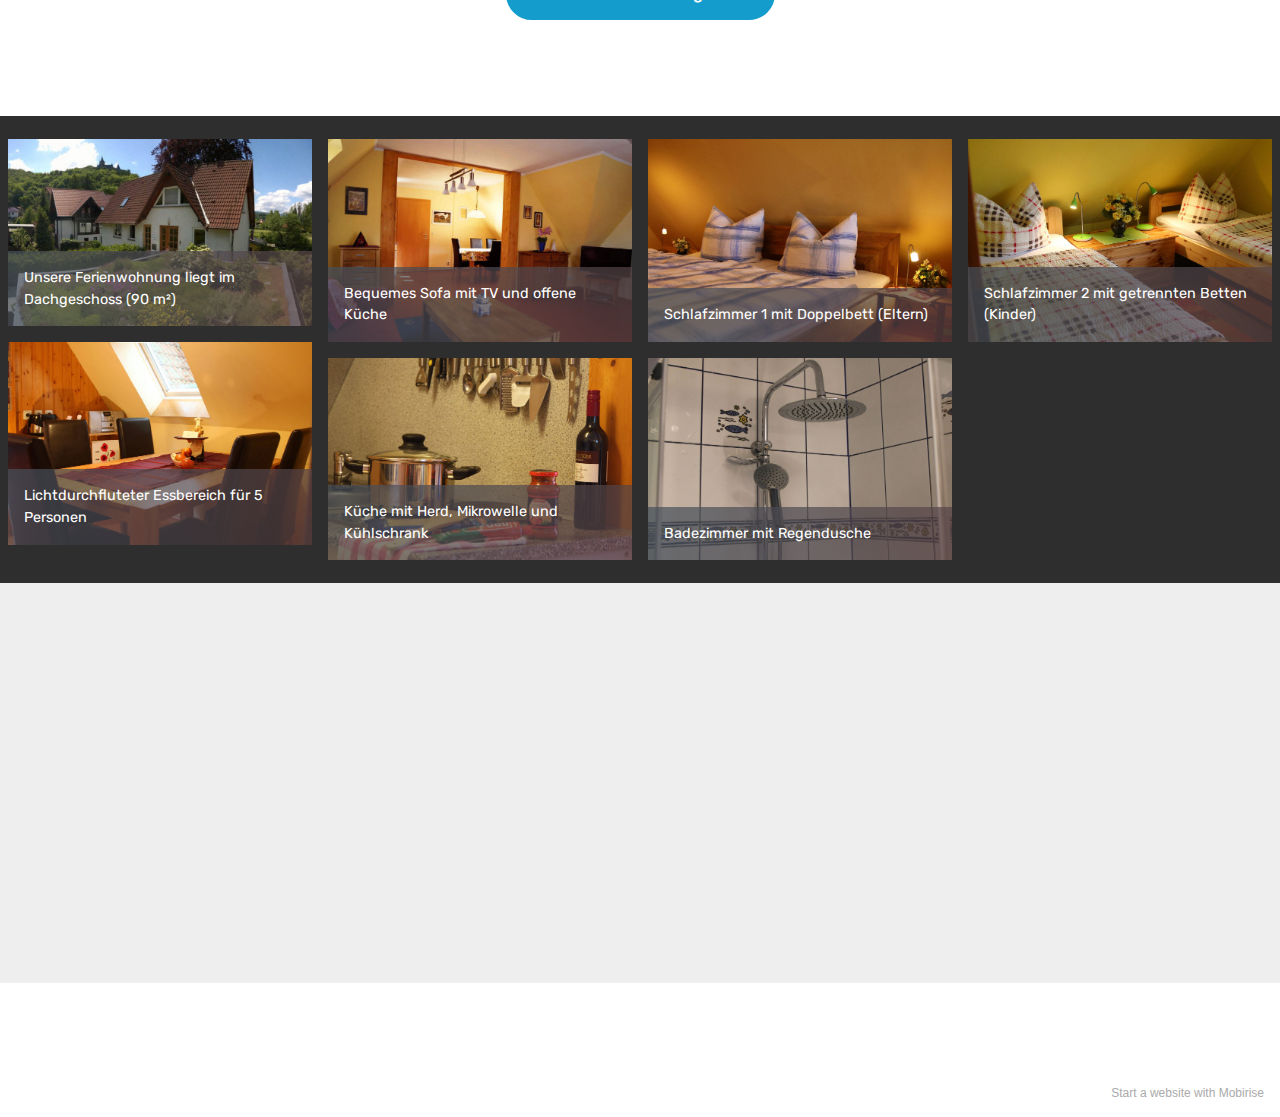
==== commit e9aefb4b: "create github pages" ====
--- a/index.html
+++ b/index.html
@@ -1,10 +1,10 @@
 <!DOCTYPE html>
 <html  lang="em">
 <head>
-  <!-- Site made with Mobirise Website Builder v5.0.29, https://mobirise.com -->
+  <!-- Site made with Mobirise Website Builder v5.5.5, https://mobirise.com -->
   <meta charset="UTF-8">
   <meta http-equiv="X-UA-Compatible" content="IE=edge">
-  <meta name="generator" content="Mobirise v5.0.29, mobirise.com">
+  <meta name="generator" content="Mobirise v5.5.5, mobirise.com">
   <meta name="viewport" content="width=device-width, initial-scale=1, minimum-scale=1">
   <link rel="shortcut icon" href="assets/images/mountain-128x128-1.png" type="image/x-icon">
   <meta name="description" content="Harzberge.de: Moderne, familienfreundliche und geräumige Ferienwohnung am Rande der Innenstadt von Wernigerode - direkt am Barockgarten">
@@ -29,6 +29,8 @@
   <link rel="stylesheet" href="assets/theme/css/style.css">
   <link rel="stylesheet" href="assets/gallery/style.css">
   <link rel="stylesheet" href="assets/recaptcha.css">
+  <link rel="preload" href="https://fonts.googleapis.com/css?family=Rubik:300,400,500,600,700,800,900,300i,400i,500i,600i,700i,800i,900i&display=swap" as="style" onload="this.onload=null;this.rel='stylesheet'">
+  <noscript><link rel="stylesheet" href="https://fonts.googleapis.com/css?family=Rubik:300,400,500,600,700,800,900,300i,400i,500i,600i,700i,800i,900i&display=swap"></noscript>
   <link rel="preload" as="style" href="assets/mobirise/css/mbr-additional.css"><link rel="stylesheet" href="assets/mobirise/css/mbr-additional.css" type="text/css">
   
   
@@ -86,7 +88,7 @@
     </nav>
 </section>
 
-<section class="engine"><a href="https://mobirise.info/v">free html templates</a></section><section class="header12 cid-rM5khuGrwf mbr-fullscreen" data-bg-video="https://www.youtube.com/watch?v=jLRxqbkvnYo" id="header12-1">
+<section class="header12 cid-rM5khuGrwf mbr-fullscreen" data-bg-video="https://www.youtube.com/watch?v=jLRxqbkvnYo" id="header12-1">
 
     
 
@@ -261,13 +263,13 @@
                     <div class="plan-header">
                         <div class="plan-price">
                             <span class="price-value mbr-fonts-style display-5">EUR&nbsp;</span>
-                            <span class="price-figure mbr-fonts-style display-1">45</span>
+                            <span class="price-figure mbr-fonts-style display-1">50</span>
                             <h3 class="plan-title mbr-fonts-style display-5">pro Nacht für 2 Personen</h3>
                             <hr>
                         </div>
                     </div>
                     <div class="plan-body">
-                        <p class="mbr-text mbr-fonts-style display-7"> Jede weitere Person kostet 15EUR pro Nacht. Im Preis bereits enthalten sind Handtücher, WLAN, Strom, Wasser und der Parkplatz.<br></p>
+                        <p class="mbr-text mbr-fonts-style display-7"> Jede weitere Person kostet 15 EUR pro Nacht. Im Preis bereits enthalten sind Handtücher, WLAN, Strom, Wasser und der Parkplatz.<br></p>
                         
                     </div>
                 </div>
@@ -278,8 +280,7 @@
                     <div class="plan-header">
                         <div class="plan-price">
                             <span class="price-value mbr-fonts-style display-5">EUR&nbsp;</span>
-                            <span class="price-figure mbr-fonts-style display-1">
-                                25</span>
+                            <span class="price-figure mbr-fonts-style display-1">30</span>
                             <h3 class="plan-title mbr-fonts-style display-5">Einmalig</h3>
                             <hr>
                         </div>
@@ -302,7 +303,7 @@
                         </div>
                     </div>
                     <div class="plan-body ">
-                        <p class="mbr-text mbr-fonts-style display-7">Bettwäsche können Sie auf Wunsch für einmalig 5 EUR pro Bettensatz hinzubuchen.<br></p>
+                        <p class="mbr-text mbr-fonts-style display-7">Bettwäsche können Sie auf Wunsch für einmalig 5 EUR pro Bettensatz hinzubuchen. Wir berechnen für Hunde pauschal 25 EUR  für den gesamten Aufenthalt.<br></p>
                         
                     </div>
                 </div>
@@ -329,7 +330,7 @@
         <div class="row justify-content-center">
             <div class="media-container-column col-lg-8" data-form-type="formoid">
 <!--Formbuilder Form-->
-<form action="https://mobirise.eu/" method="POST" class="mbr-form form-with-styler" data-form-title="ContactHarzberge"><input type="hidden" name="email" data-form-email="true" value="76xKwtVjAI2R5qwvqlow1saj6mtctkrSSi5PKoi5sERUKwFaUq/MUVKnS655TktTIyLxkLEWrljcQmmj89Rz0gBfAqwXYSUCg36H6EqRxZ6z63JKCfjoZ7WjYEY6BD2e">
+<form action="https://mobirise.eu/" method="POST" class="mbr-form form-with-styler" data-form-title="ContactHarzberge"><input type="hidden" name="email" data-form-email="true" value="GuEp6Dyjk/tRAMIn1EGAf4qt2PP3Q7Dek29bJhMO13NHqD5J7ZAA7b5Qrmxq3ZRLixwHqUO01XDrRovHeIMJ1EfdRDMnn/9wi76gXiDRY/OBXRohd1WNny05wLxxYUI3.qmXABBMmVoo1GzlXpIazPJVlfefEvG6Q87Dbx4zX1XM57P5Tq4FDUzN6YUvQpSAW1BXBraeBBwgt3UwDXt1cXizAYITEMBbhoEnNpaDnSCoXXicunYzlOB+2NIiMNy1Q">
 <div class="row">
 <div hidden="hidden" data-form-alert="" class="alert alert-success col-12">Vielen Dank! Ihre Anfrage wurde verschickt!</div>
 <div hidden="hidden" data-form-alert-danger="" class="alert alert-danger col-12"> </div>
@@ -377,9 +378,7 @@
 <div data-for="Wuensche" class="col-lg-12 col-md-12 col-sm-12 form-group">
 <textarea name="Wuensche" placeholder="Ihre Wünsche &amp; Fragen an uns" data-form-field="Wuensche" class="form-control display-7" id="Wuensche-form1-u"></textarea>
 </div>
-<div class="col-lg-12 col-md-12 col-sm-12 input-group-btn align-center">
-<button type="submit" class="btn btn-primary btn-form display-4">Kostenlos anfragen</button>
-</div>
+<div class="col-lg-12 col-md-12 col-sm-12 input-group-btn align-center"><button type="submit" class="btn btn-primary btn-form display-4">Kostenlos anfragen</button></div>
 </div>
 </form><!--Formbuilder Form-->
 </div>
@@ -392,7 +391,7 @@
     
 
     <div>
-        <div><!-- Filter --><!-- Gallery --><div class="mbr-gallery-row"><div class="mbr-gallery-layout-default"><div><div><div class="mbr-gallery-item mbr-gallery-item--p1" data-video-url="false" data-tags="Responsiv"><div href="#lb-fotos" data-slide-to="0" data-toggle="modal"><img src="assets/images/haus-ansicht-1000x615-800x492.jpg" alt="" title=""><span class="icon-focus"></span><span class="mbr-gallery-title mbr-fonts-style display-7">Unsere Ferienwohnung liegt im Dachgeschoss (90 m²)</span></div></div><div class="mbr-gallery-item mbr-gallery-item--p1" data-video-url="false" data-tags="Responsiv"><div href="#lb-fotos" data-slide-to="1" data-toggle="modal"><img src="assets/images/wohnen-1-1000x666-800x533.jpeg" alt="" title=""><span class="icon-focus"></span><span class="mbr-gallery-title mbr-fonts-style display-7">Bequemes Sofa mit TV und offene Küche</span></div></div><div class="mbr-gallery-item mbr-gallery-item--p1" data-video-url="false" data-tags="Responsiv"><div href="#lb-fotos" data-slide-to="2" data-toggle="modal"><img src="assets/images/img-4888-2000x1333-800x533.jpg" alt="" title=""><span class="icon-focus"></span><span class="mbr-gallery-title mbr-fonts-style display-7">Schlafzimmer 1 mit Doppelbett (Eltern)</span></div></div><div class="mbr-gallery-item mbr-gallery-item--p1" data-video-url="false" data-tags="Responsiv"><div href="#lb-fotos" data-slide-to="3" data-toggle="modal"><img src="assets/images/img-4961-2000x1333-800x533.jpg" alt="" title=""><span class="icon-focus"></span><span class="mbr-gallery-title mbr-fonts-style display-7">Schlafzimmer 2 mit getrennten Betten (Kinder)</span></div></div><div class="mbr-gallery-item mbr-gallery-item--p1" data-video-url="false" data-tags="Responsiv"><div href="#lb-fotos" data-slide-to="4" data-toggle="modal"><img src="assets/images/img-4895-2000x1333-800x533.jpg" alt="" title=""><span class="icon-focus"></span><span class="mbr-gallery-title mbr-fonts-style display-7">Lichtdurchfluteter Essbereich für 5 Personen</span></div></div><div class="mbr-gallery-item mbr-gallery-item--p1" data-video-url="false" data-tags="Responsiv"><div href="#lb-fotos" data-slide-to="5" data-toggle="modal"><img src="assets/images/img-4916-2000x1333-800x533.jpg" alt="" title=""><span class="icon-focus"></span><span class="mbr-gallery-title mbr-fonts-style display-7">Küche mit Herd, Mikrowelle und Kühlschrank&nbsp;</span></div></div><div class="mbr-gallery-item mbr-gallery-item--p1" data-video-url="false" data-tags="Responsiv"><div href="#lb-fotos" data-slide-to="6" data-toggle="modal"><img src="assets/images/img-4953-2000x1333-800x533.jpg" alt="" title=""><span class="icon-focus"></span><span class="mbr-gallery-title mbr-fonts-style display-7">Badezimmer mit Regendusche</span></div></div></div></div><div class="clearfix"></div></div></div><!-- Lightbox --><div data-app-prevent-settings="" class="mbr-slider modal fade carousel slide" tabindex="-1" data-keyboard="true" data-interval="false" id="lb-fotos"><div class="modal-dialog"><div class="modal-content"><div class="modal-body"><ol class="carousel-indicators"><li data-app-prevent-settings="" data-target="#lb-fotos" class=" active" data-slide-to="0"></li><li data-app-prevent-settings="" data-target="#lb-fotos" data-slide-to="1"></li><li data-app-prevent-settings="" data-target="#lb-fotos" data-slide-to="2"></li><li data-app-prevent-settings="" data-target="#lb-fotos" data-slide-to="3"></li><li data-app-prevent-settings="" data-target="#lb-fotos" data-slide-to="4"></li><li data-app-prevent-settings="" data-target="#lb-fotos" data-slide-to="5"></li><li data-app-prevent-settings="" data-target="#lb-fotos" data-slide-to="6"></li></ol><div class="carousel-inner"><div class="carousel-item active"><img src="assets/images/haus-ansicht-1000x615.jpg" alt="" title=""></div><div class="carousel-item"><img src="assets/images/wohnen-1-1000x666.jpeg" alt="" title=""></div><div class="carousel-item"><img src="assets/images/img-4888-2000x1333.jpg" alt="" title=""></div><div class="carousel-item"><img src="assets/images/img-4961-2000x1333.jpg" alt="" title=""></div><div class="carousel-item"><img src="assets/images/img-4895-2000x1333.jpg" alt="" title=""></div><div class="carousel-item"><img src="assets/images/img-4916-2000x1333.jpg" alt="" title=""></div><div class="carousel-item"><img src="assets/images/img-4953-2000x1333.jpg" alt="" title=""></div></div><a class="carousel-control carousel-control-prev" role="button" data-slide="prev" href="#lb-fotos"><span class="mbri-left mbr-iconfont" aria-hidden="true"></span><span class="sr-only">Previous</span></a><a class="carousel-control carousel-control-next" role="button" data-slide="next" href="#lb-fotos"><span class="mbri-right mbr-iconfont" aria-hidden="true"></span><span class="sr-only">Next</span></a><a class="close" href="#" role="button" data-dismiss="modal"><span class="sr-only">Close</span></a></div></div></div></div></div>
+        <div><!-- Filter --><!-- Gallery --><div class="mbr-gallery-row"><div class="mbr-gallery-layout-default"><div><div><div class="mbr-gallery-item mbr-gallery-item--p1" data-video-url="false" data-tags="Responsiv"><div href="#lb-fotos" data-slide-to="0" data-bs-slide-to="0" data-toggle="modal" data-bs-toggle="modal"><img src="assets/images/haus-ansicht-1000x615-800x492.jpg" alt="" title=""><span class="icon-focus"></span><span class="mbr-gallery-title mbr-fonts-style display-7">Unsere Ferienwohnung liegt im Dachgeschoss (90 m²)</span></div></div><div class="mbr-gallery-item mbr-gallery-item--p1" data-video-url="false" data-tags="Responsiv"><div href="#lb-fotos" data-slide-to="1" data-bs-slide-to="1" data-toggle="modal" data-bs-toggle="modal"><img src="assets/images/wohnen-1-1000x666-800x533.jpeg" alt="" title=""><span class="icon-focus"></span><span class="mbr-gallery-title mbr-fonts-style display-7">Bequemes Sofa mit TV und offene Küche</span></div></div><div class="mbr-gallery-item mbr-gallery-item--p1" data-video-url="false" data-tags="Responsiv"><div href="#lb-fotos" data-slide-to="2" data-bs-slide-to="2" data-toggle="modal" data-bs-toggle="modal"><img src="assets/images/img-4888-2000x1333-800x533.jpg" alt="" title=""><span class="icon-focus"></span><span class="mbr-gallery-title mbr-fonts-style display-7">Schlafzimmer 1 mit Doppelbett (Eltern)</span></div></div><div class="mbr-gallery-item mbr-gallery-item--p1" data-video-url="false" data-tags="Responsiv"><div href="#lb-fotos" data-slide-to="3" data-bs-slide-to="3" data-toggle="modal" data-bs-toggle="modal"><img src="assets/images/img-4961-2000x1333-800x533.jpg" alt="" title=""><span class="icon-focus"></span><span class="mbr-gallery-title mbr-fonts-style display-7">Schlafzimmer 2 mit getrennten Betten (Kinder)</span></div></div><div class="mbr-gallery-item mbr-gallery-item--p1" data-video-url="false" data-tags="Responsiv"><div href="#lb-fotos" data-slide-to="4" data-bs-slide-to="4" data-toggle="modal" data-bs-toggle="modal"><img src="assets/images/img-4895-2000x1333-800x533.jpg" alt="" title=""><span class="icon-focus"></span><span class="mbr-gallery-title mbr-fonts-style display-7">Lichtdurchfluteter Essbereich für 5 Personen</span></div></div><div class="mbr-gallery-item mbr-gallery-item--p1" data-video-url="false" data-tags="Responsiv"><div href="#lb-fotos" data-slide-to="5" data-bs-slide-to="5" data-toggle="modal" data-bs-toggle="modal"><img src="assets/images/img-4916-2000x1333-800x533.jpg" alt="" title=""><span class="icon-focus"></span><span class="mbr-gallery-title mbr-fonts-style display-7">Küche mit Herd, Mikrowelle und Kühlschrank&nbsp;</span></div></div><div class="mbr-gallery-item mbr-gallery-item--p1" data-video-url="false" data-tags="Responsiv"><div href="#lb-fotos" data-slide-to="6" data-bs-slide-to="6" data-toggle="modal" data-bs-toggle="modal"><img src="assets/images/img-4953-2000x1333-800x533.jpg" alt="" title=""><span class="icon-focus"></span><span class="mbr-gallery-title mbr-fonts-style display-7">Badezimmer mit Regendusche</span></div></div></div></div><div class="clearfix"></div></div></div><!-- Lightbox --><div data-app-prevent-settings="" class="mbr-slider modal fade carousel slide" tabindex="-1" data-keyboard="true" data-bs-keyboard="true" data-interval="false" data-bs-interval="false" id="lb-fotos"><div class="modal-dialog"><div class="modal-content"><div class="modal-body"><ol class="carousel-indicators"><li data-app-prevent-settings="" data-target="#lb-fotos" data-bs-target="#lb-fotos" class=" active" data-slide-to="0" data-bs-slide-to="0"></li><li data-app-prevent-settings="" data-target="#lb-fotos" data-bs-target="#lb-fotos" data-slide-to="1" data-bs-slide-to="1"></li><li data-app-prevent-settings="" data-target="#lb-fotos" data-bs-target="#lb-fotos" data-slide-to="2" data-bs-slide-to="2"></li><li data-app-prevent-settings="" data-target="#lb-fotos" data-bs-target="#lb-fotos" data-slide-to="3" data-bs-slide-to="3"></li><li data-app-prevent-settings="" data-target="#lb-fotos" data-bs-target="#lb-fotos" data-slide-to="4" data-bs-slide-to="4"></li><li data-app-prevent-settings="" data-target="#lb-fotos" data-bs-target="#lb-fotos" data-slide-to="5" data-bs-slide-to="5"></li><li data-app-prevent-settings="" data-target="#lb-fotos" data-bs-target="#lb-fotos" data-slide-to="6" data-bs-slide-to="6"></li></ol><div class="carousel-inner"><div class="carousel-item active"><img src="assets/images/haus-ansicht-1000x615.jpg" alt="" title=""></div><div class="carousel-item"><img src="assets/images/wohnen-1-1000x666.jpeg" alt="" title=""></div><div class="carousel-item"><img src="assets/images/img-4888-2000x1333.jpg" alt="" title=""></div><div class="carousel-item"><img src="assets/images/img-4961-2000x1333.jpg" alt="" title=""></div><div class="carousel-item"><img src="assets/images/img-4895-2000x1333.jpg" alt="" title=""></div><div class="carousel-item"><img src="assets/images/img-4916-2000x1333.jpg" alt="" title=""></div><div class="carousel-item"><img src="assets/images/img-4953-2000x1333.jpg" alt="" title=""></div></div><a class="carousel-control carousel-control-prev" role="button" data-slide="prev" data-bs-slide="prev" href="#lb-fotos"><span class="mbri-left mbr-iconfont" aria-hidden="true"></span><span class="sr-only visually-hidden">Previous</span></a><a class="carousel-control carousel-control-next" role="button" data-slide="next" data-bs-slide="next" href="#lb-fotos"><span class="mbri-right mbr-iconfont" aria-hidden="true"></span><span class="sr-only visually-hidden">Next</span></a><a class="close" href="#" role="button" data-dismiss="modal" data-bs-dismiss="modal"><span class="sr-only visually-hidden">Close</span></a></div></div></div></div></div>
     </div>
 
 </section>
@@ -401,7 +400,7 @@
 
      
 
-    <div class="google-map"><iframe frameborder="0" style="border:0" src="https://www.google.com/maps/embed/v1/place?key=AIzaSyCZI5F_k6S1k46ujh0SNrapM89f7mJxd30&amp;q=place_id:ChIJA6wkVu0MpUcRT-lLUan0n2c" allowfullscreen=""></iframe></div>
+    <div class="google-map"><iframe frameborder="0" style="border:0" src="https://www.google.com/maps/embed/v1/place?key=AIzaSyDk89J4FSunMF33ruMVWJaJht_Ro0kvoXs&amp;q=Harzberge.de Wernigerode" allowfullscreen=""></iframe></div>
 </section>
 
 <section once="footers" class="cid-rM5T4OMVgp mbr-reveal" id="footer6-b">
@@ -417,33 +416,7 @@
             </div>
         </div>
     </div>
-</section>
-
-
-  <script src="assets/web/assets/jquery/jquery.min.js"></script>
-  <script src="assets/popper/popper.min.js"></script>
-  <script src="assets/bootstrap/js/bootstrap.min.js"></script>
-  <script src="assets/web/assets/cookies-alert-plugin/cookies-alert-core.js"></script>
-  <script src="assets/web/assets/cookies-alert-plugin/cookies-alert-script.js"></script>
-  <script src="assets/tether/tether.min.js"></script>
-  <script src="assets/smoothscroll/smooth-scroll.js"></script>
-  <script src="assets/dropdown/js/nav-dropdown.js"></script>
-  <script src="assets/dropdown/js/navbar-dropdown.js"></script>
-  <script src="assets/touchswipe/jquery.touch-swipe.min.js"></script>
-  <script src="assets/vimeoplayer/jquery.mb.vimeo_player.js"></script>
-  <script src="assets/ytplayer/jquery.mb.ytplayer.min.js"></script>
-  <script src="assets/formstyler/jquery.formstyler.js"></script>
-  <script src="assets/formstyler/jquery.formstyler.min.js"></script>
-  <script src="assets/datepicker/jquery.datetimepicker.full.js"></script>
-  <script src="assets/masonry/masonry.pkgd.min.js"></script>
-  <script src="assets/imagesloaded/imagesloaded.pkgd.min.js"></script>
-  <script src="assets/bootstrapcarouselswipe/bootstrap-carousel-swipe.js"></script>
-  <script src="assets/theme/js/script.js"></script>
-  <script src="assets/gallery/player.min.js"></script>
-  <script src="assets/gallery/script.js"></script>
-  <script src="assets/slidervideo/script.js"></script>
-  <script src="assets/formoid.min.js"></script>
-  
+</section><section style="background-color: #fff; font-family: -apple-system, BlinkMacSystemFont, 'Segoe UI', 'Roboto', 'Helvetica Neue', Arial, sans-serif; color:#aaa; font-size:12px; padding: 0; align-items: center; display: flex;"><a href="https://mobirise.site/t" style="flex: 1 1; height: 3rem; padding-left: 1rem;"></a><p style="flex: 0 0 auto; margin:0; padding-right:1rem;">Start a <a href="https://mobirise.site/y" style="color:#aaa;">website</a> with Mobirise</p></section><script src="assets/popper/popper.min.js"></script>  <script src="assets/web/assets/jquery/jquery.min.js"></script>  <script src="assets/bootstrap/js/bootstrap.min.js"></script>  <script src="assets/web/assets/cookies-alert-plugin/cookies-alert-core.js"></script>  <script src="assets/web/assets/cookies-alert-plugin/cookies-alert-script.js"></script>  <script src="assets/tether/tether.min.js"></script>  <script src="assets/smoothscroll/smooth-scroll.js"></script>  <script src="assets/dropdown/js/nav-dropdown.js"></script>  <script src="assets/dropdown/js/navbar-dropdown.js"></script>  <script src="assets/touchswipe/jquery.touch-swipe.min.js"></script>  <script src="assets/vimeoplayer/jquery.mb.vimeo_player.js"></script>  <script src="assets/ytplayer/jquery.mb.ytplayer.min.js"></script>  <script src="assets/formstyler/jquery.formstyler.js"></script>  <script src="assets/formstyler/jquery.formstyler.min.js"></script>  <script src="assets/datepicker/jquery.datetimepicker.full.js"></script>  <script src="assets/masonry/masonry.pkgd.min.js"></script>  <script src="assets/imagesloaded/imagesloaded.pkgd.min.js"></script>  <script src="assets/bootstrapcarouselswipe/bootstrap-carousel-swipe.js"></script>  <script src="assets/theme/js/script.js"></script>  <script src="assets/gallery/player.min.js"></script>  <script src="assets/gallery/script.js"></script>  <script src="assets/slidervideo/script.js"></script>  <script src="assets/formoid.min.js"></script>  
   
   
 <input name="cookieData" type="hidden" data-cookie-customDialogSelector='null' data-cookie-colorText='#424a4d' data-cookie-colorBg='rgba(234, 239, 241, 0.99)' data-cookie-textButton='Zustimmen' data-cookie-colorButton='' data-cookie-colorLink='#424a4d' data-cookie-underlineLink='true' data-cookie-text="Diese Internetseite verwendet Cookies und Google Analytics für die Analyse und Statistik - <a href='impressum.html'>siehe Impressum</a>.">
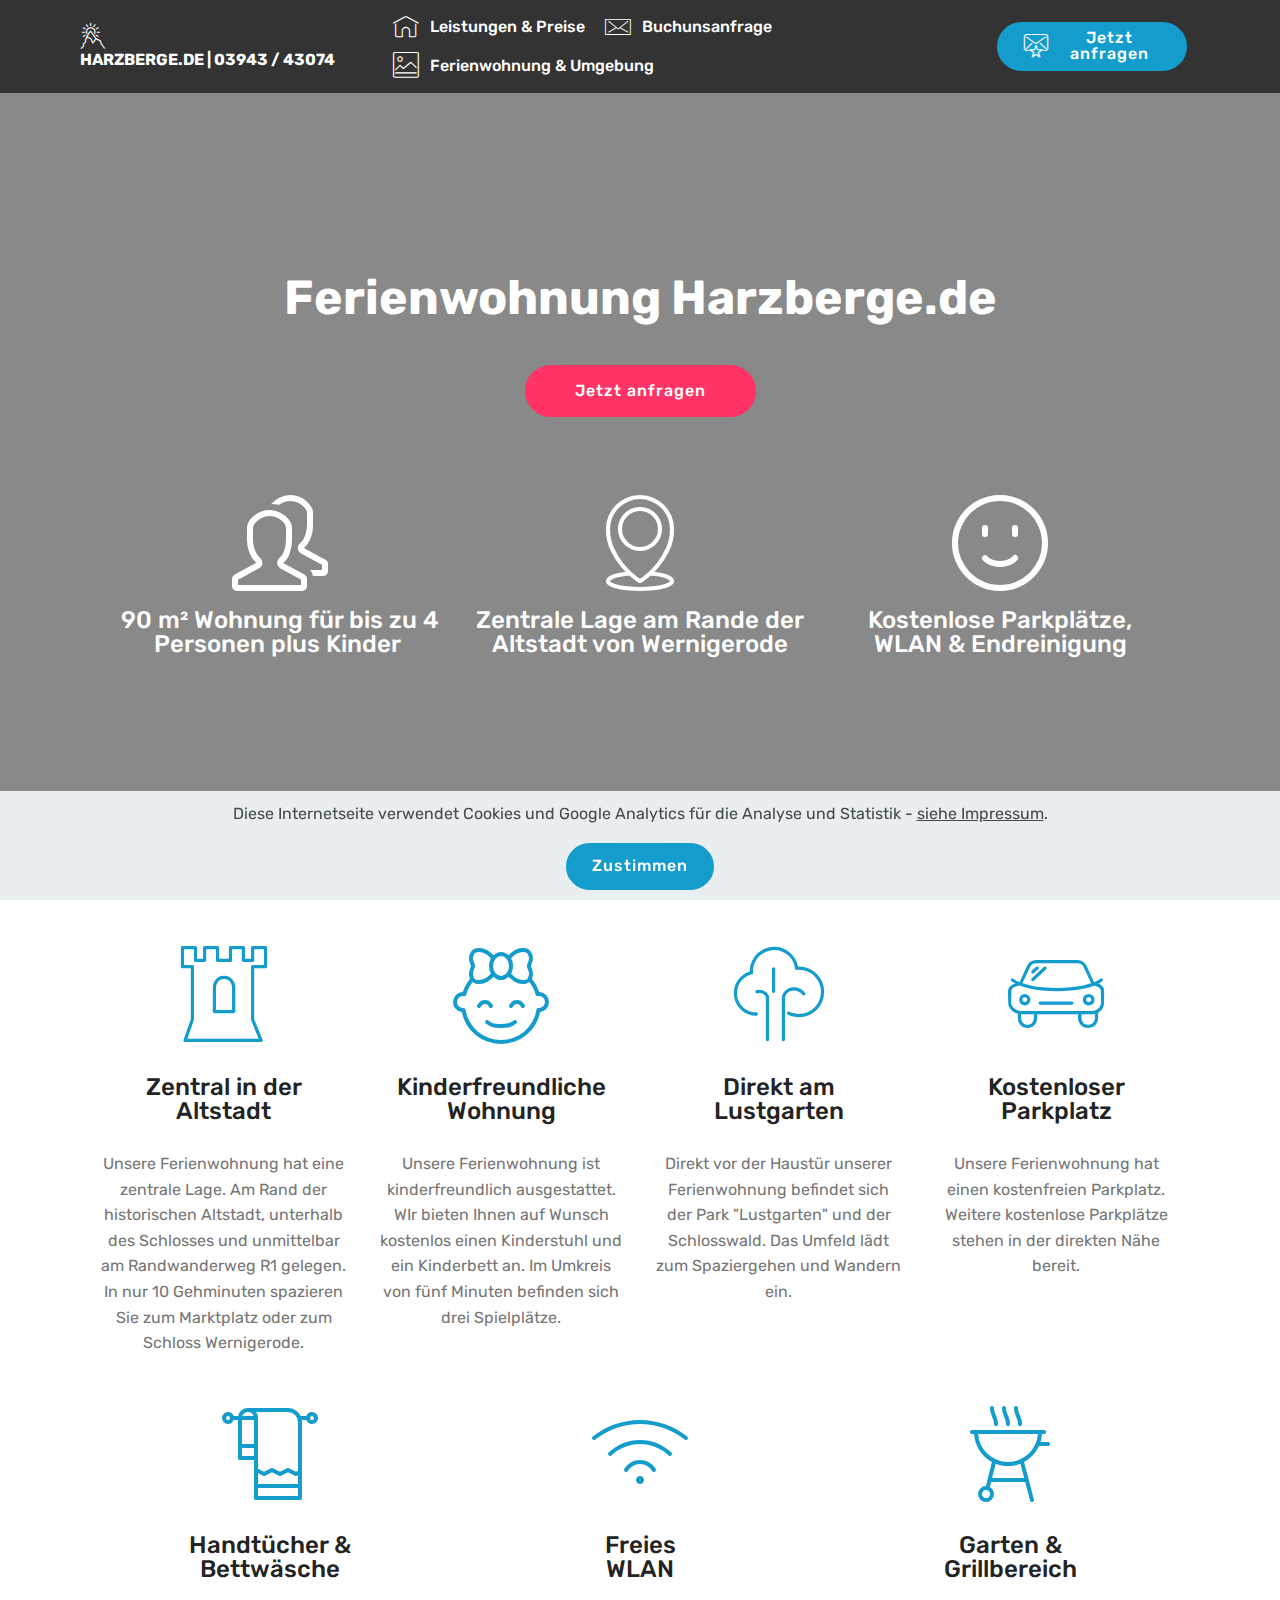
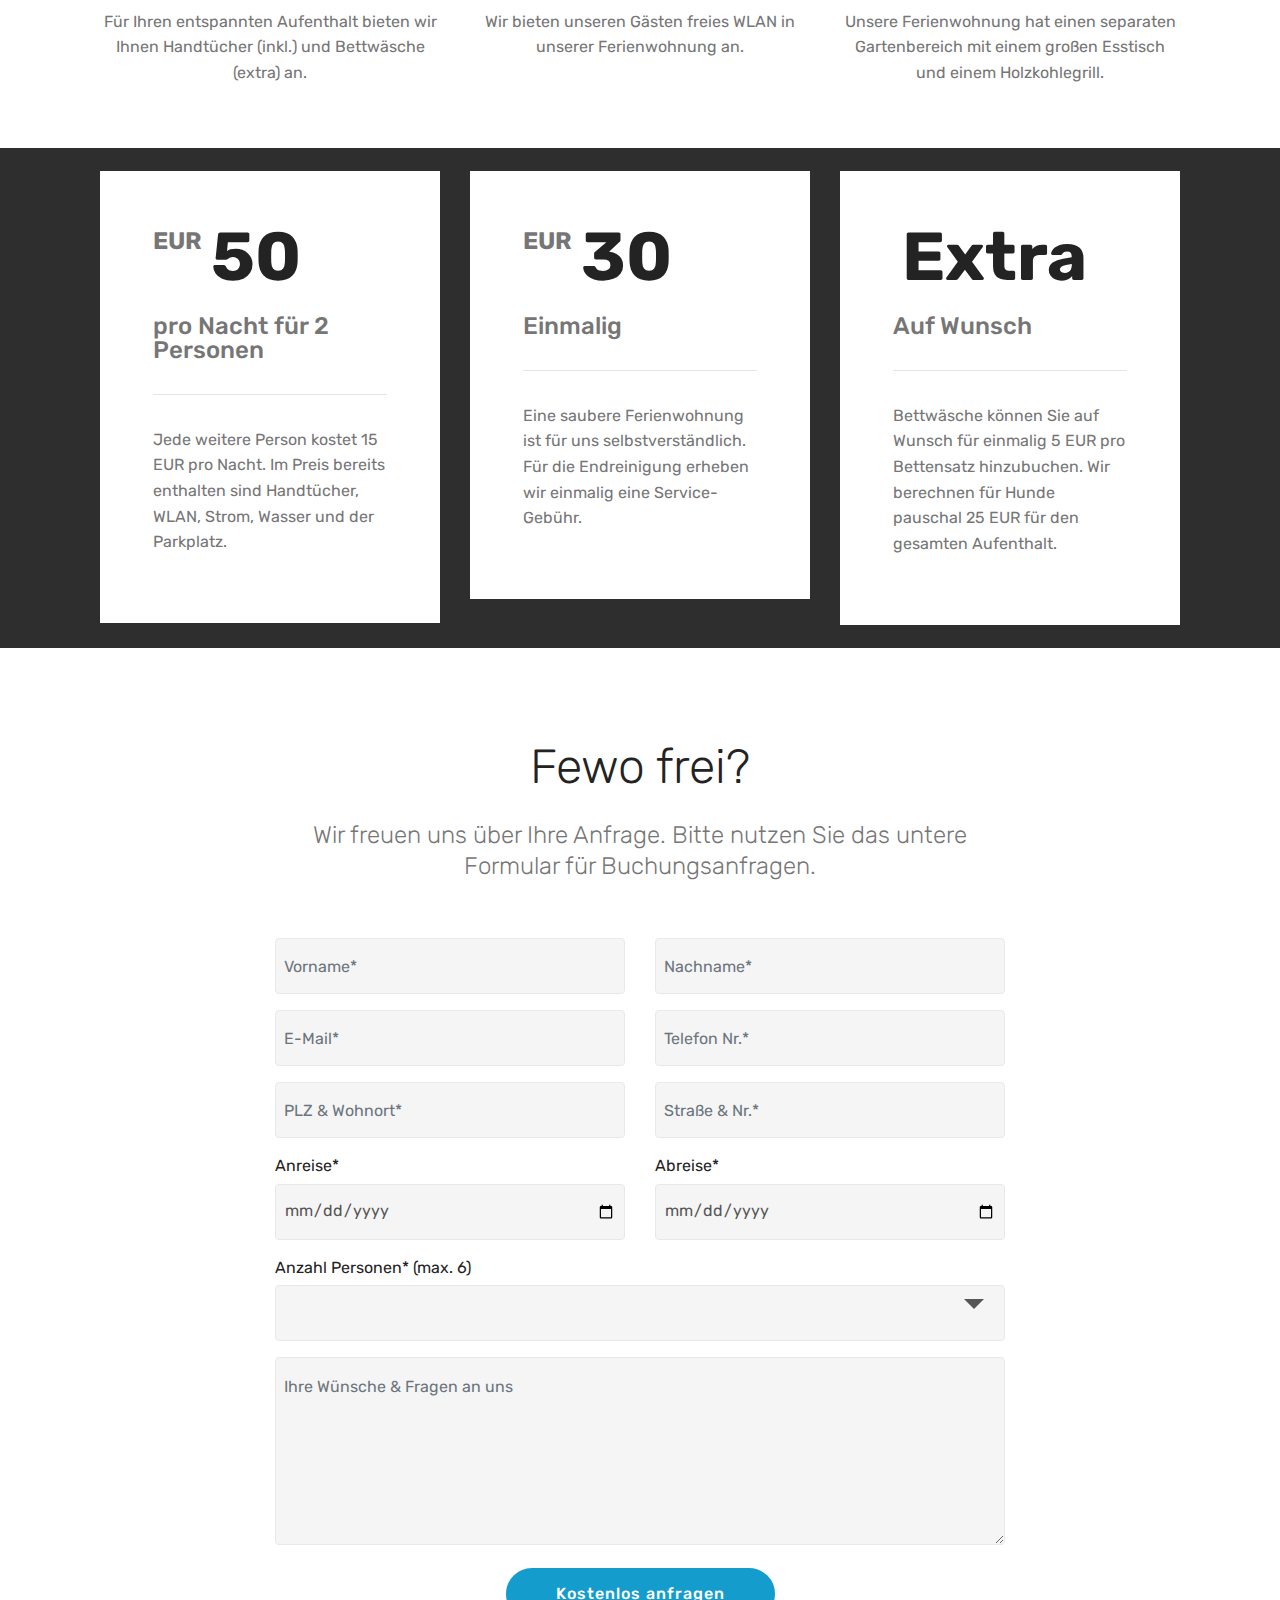
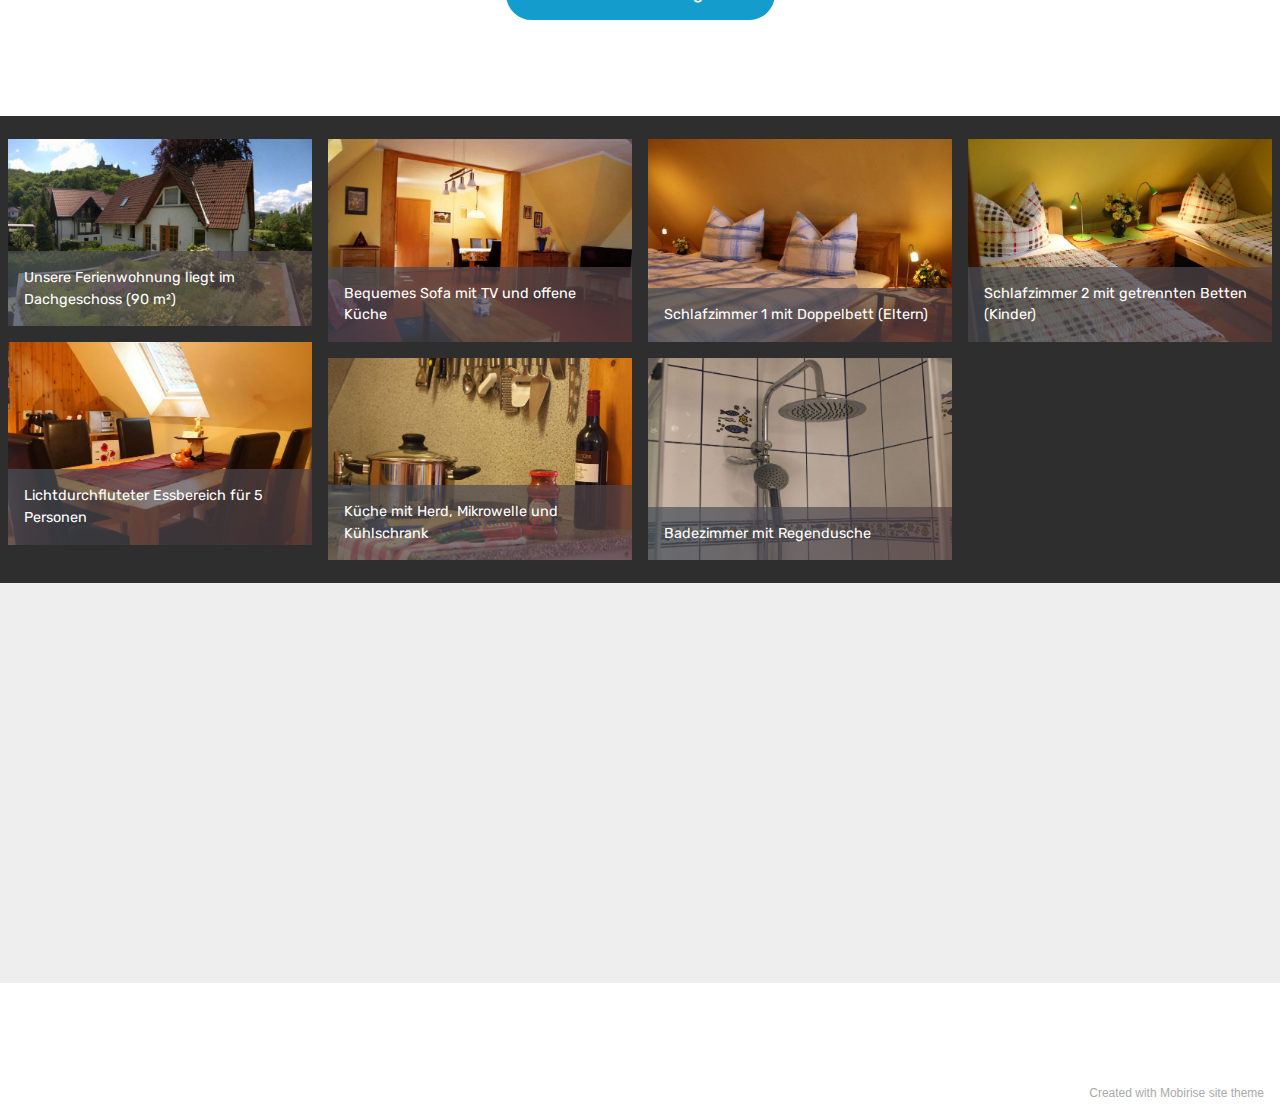
==== commit dc50ca3d: "create github pages" ====
--- a/index.html
+++ b/index.html
@@ -330,7 +330,7 @@
         <div class="row justify-content-center">
             <div class="media-container-column col-lg-8" data-form-type="formoid">
 <!--Formbuilder Form-->
-<form action="https://mobirise.eu/" method="POST" class="mbr-form form-with-styler" data-form-title="ContactHarzberge"><input type="hidden" name="email" data-form-email="true" value="GuEp6Dyjk/tRAMIn1EGAf4qt2PP3Q7Dek29bJhMO13NHqD5J7ZAA7b5Qrmxq3ZRLixwHqUO01XDrRovHeIMJ1EfdRDMnn/9wi76gXiDRY/OBXRohd1WNny05wLxxYUI3.qmXABBMmVoo1GzlXpIazPJVlfefEvG6Q87Dbx4zX1XM57P5Tq4FDUzN6YUvQpSAW1BXBraeBBwgt3UwDXt1cXizAYITEMBbhoEnNpaDnSCoXXicunYzlOB+2NIiMNy1Q">
+<form action="https://mobirise.eu/" method="POST" class="mbr-form form-with-styler" data-form-title="ContactHarzberge"><input type="hidden" name="email" data-form-email="true" value="YIGyK4xFXDwr7XMZyAMWGnKFUaOMrCsmHBoTPpfpqhiZ4/dS/3SOphSAXAbkeUaoR97C0uVSeJCdzNnoW5AofRl7NxI2DWaV/i1kKrFmMEWlq91vtBPVrOw+YqeOLlI2.jrK5urIQ0I3DS5YqUyBgxhprp9JW5EaZPWb1misJVJPzjD5cLhyIzcrM/oTY1kI6s9BgO6soD+0WouuDCX+S/I+27lKDYAyouwa+KqW24rKFVqiZFr4NfBCfO7pivjYh">
 <div class="row">
 <div hidden="hidden" data-form-alert="" class="alert alert-success col-12">Vielen Dank! Ihre Anfrage wurde verschickt!</div>
 <div hidden="hidden" data-form-alert-danger="" class="alert alert-danger col-12"> </div>
@@ -416,7 +416,7 @@
             </div>
         </div>
     </div>
-</section><section style="background-color: #fff; font-family: -apple-system, BlinkMacSystemFont, 'Segoe UI', 'Roboto', 'Helvetica Neue', Arial, sans-serif; color:#aaa; font-size:12px; padding: 0; align-items: center; display: flex;"><a href="https://mobirise.site/t" style="flex: 1 1; height: 3rem; padding-left: 1rem;"></a><p style="flex: 0 0 auto; margin:0; padding-right:1rem;">Start a <a href="https://mobirise.site/y" style="color:#aaa;">website</a> with Mobirise</p></section><script src="assets/popper/popper.min.js"></script>  <script src="assets/web/assets/jquery/jquery.min.js"></script>  <script src="assets/bootstrap/js/bootstrap.min.js"></script>  <script src="assets/web/assets/cookies-alert-plugin/cookies-alert-core.js"></script>  <script src="assets/web/assets/cookies-alert-plugin/cookies-alert-script.js"></script>  <script src="assets/tether/tether.min.js"></script>  <script src="assets/smoothscroll/smooth-scroll.js"></script>  <script src="assets/dropdown/js/nav-dropdown.js"></script>  <script src="assets/dropdown/js/navbar-dropdown.js"></script>  <script src="assets/touchswipe/jquery.touch-swipe.min.js"></script>  <script src="assets/vimeoplayer/jquery.mb.vimeo_player.js"></script>  <script src="assets/ytplayer/jquery.mb.ytplayer.min.js"></script>  <script src="assets/formstyler/jquery.formstyler.js"></script>  <script src="assets/formstyler/jquery.formstyler.min.js"></script>  <script src="assets/datepicker/jquery.datetimepicker.full.js"></script>  <script src="assets/masonry/masonry.pkgd.min.js"></script>  <script src="assets/imagesloaded/imagesloaded.pkgd.min.js"></script>  <script src="assets/bootstrapcarouselswipe/bootstrap-carousel-swipe.js"></script>  <script src="assets/theme/js/script.js"></script>  <script src="assets/gallery/player.min.js"></script>  <script src="assets/gallery/script.js"></script>  <script src="assets/slidervideo/script.js"></script>  <script src="assets/formoid.min.js"></script>  
+</section><section style="background-color: #fff; font-family: -apple-system, BlinkMacSystemFont, 'Segoe UI', 'Roboto', 'Helvetica Neue', Arial, sans-serif; color:#aaa; font-size:12px; padding: 0; align-items: center; display: flex;"><a href="https://mobirise.site/q" style="flex: 1 1; height: 3rem; padding-left: 1rem;"></a><p style="flex: 0 0 auto; margin:0; padding-right:1rem;">Created with Mobirise <a href="https://mobirise.site/u" style="color:#aaa;">site</a> theme</p></section><script src="assets/popper/popper.min.js"></script>  <script src="assets/web/assets/jquery/jquery.min.js"></script>  <script src="assets/bootstrap/js/bootstrap.min.js"></script>  <script src="assets/web/assets/cookies-alert-plugin/cookies-alert-core.js"></script>  <script src="assets/web/assets/cookies-alert-plugin/cookies-alert-script.js"></script>  <script src="assets/tether/tether.min.js"></script>  <script src="assets/smoothscroll/smooth-scroll.js"></script>  <script src="assets/dropdown/js/nav-dropdown.js"></script>  <script src="assets/dropdown/js/navbar-dropdown.js"></script>  <script src="assets/touchswipe/jquery.touch-swipe.min.js"></script>  <script src="assets/vimeoplayer/jquery.mb.vimeo_player.js"></script>  <script src="assets/ytplayer/jquery.mb.ytplayer.min.js"></script>  <script src="assets/formstyler/jquery.formstyler.js"></script>  <script src="assets/formstyler/jquery.formstyler.min.js"></script>  <script src="assets/datepicker/jquery.datetimepicker.full.js"></script>  <script src="assets/masonry/masonry.pkgd.min.js"></script>  <script src="assets/imagesloaded/imagesloaded.pkgd.min.js"></script>  <script src="assets/bootstrapcarouselswipe/bootstrap-carousel-swipe.js"></script>  <script src="assets/theme/js/script.js"></script>  <script src="assets/gallery/player.min.js"></script>  <script src="assets/gallery/script.js"></script>  <script src="assets/slidervideo/script.js"></script>  <script src="assets/formoid.min.js"></script>  
   
   
 <input name="cookieData" type="hidden" data-cookie-customDialogSelector='null' data-cookie-colorText='#424a4d' data-cookie-colorBg='rgba(234, 239, 241, 0.99)' data-cookie-textButton='Zustimmen' data-cookie-colorButton='' data-cookie-colorLink='#424a4d' data-cookie-underlineLink='true' data-cookie-text="Diese Internetseite verwendet Cookies und Google Analytics für die Analyse und Statistik - <a href='impressum.html'>siehe Impressum</a>.">
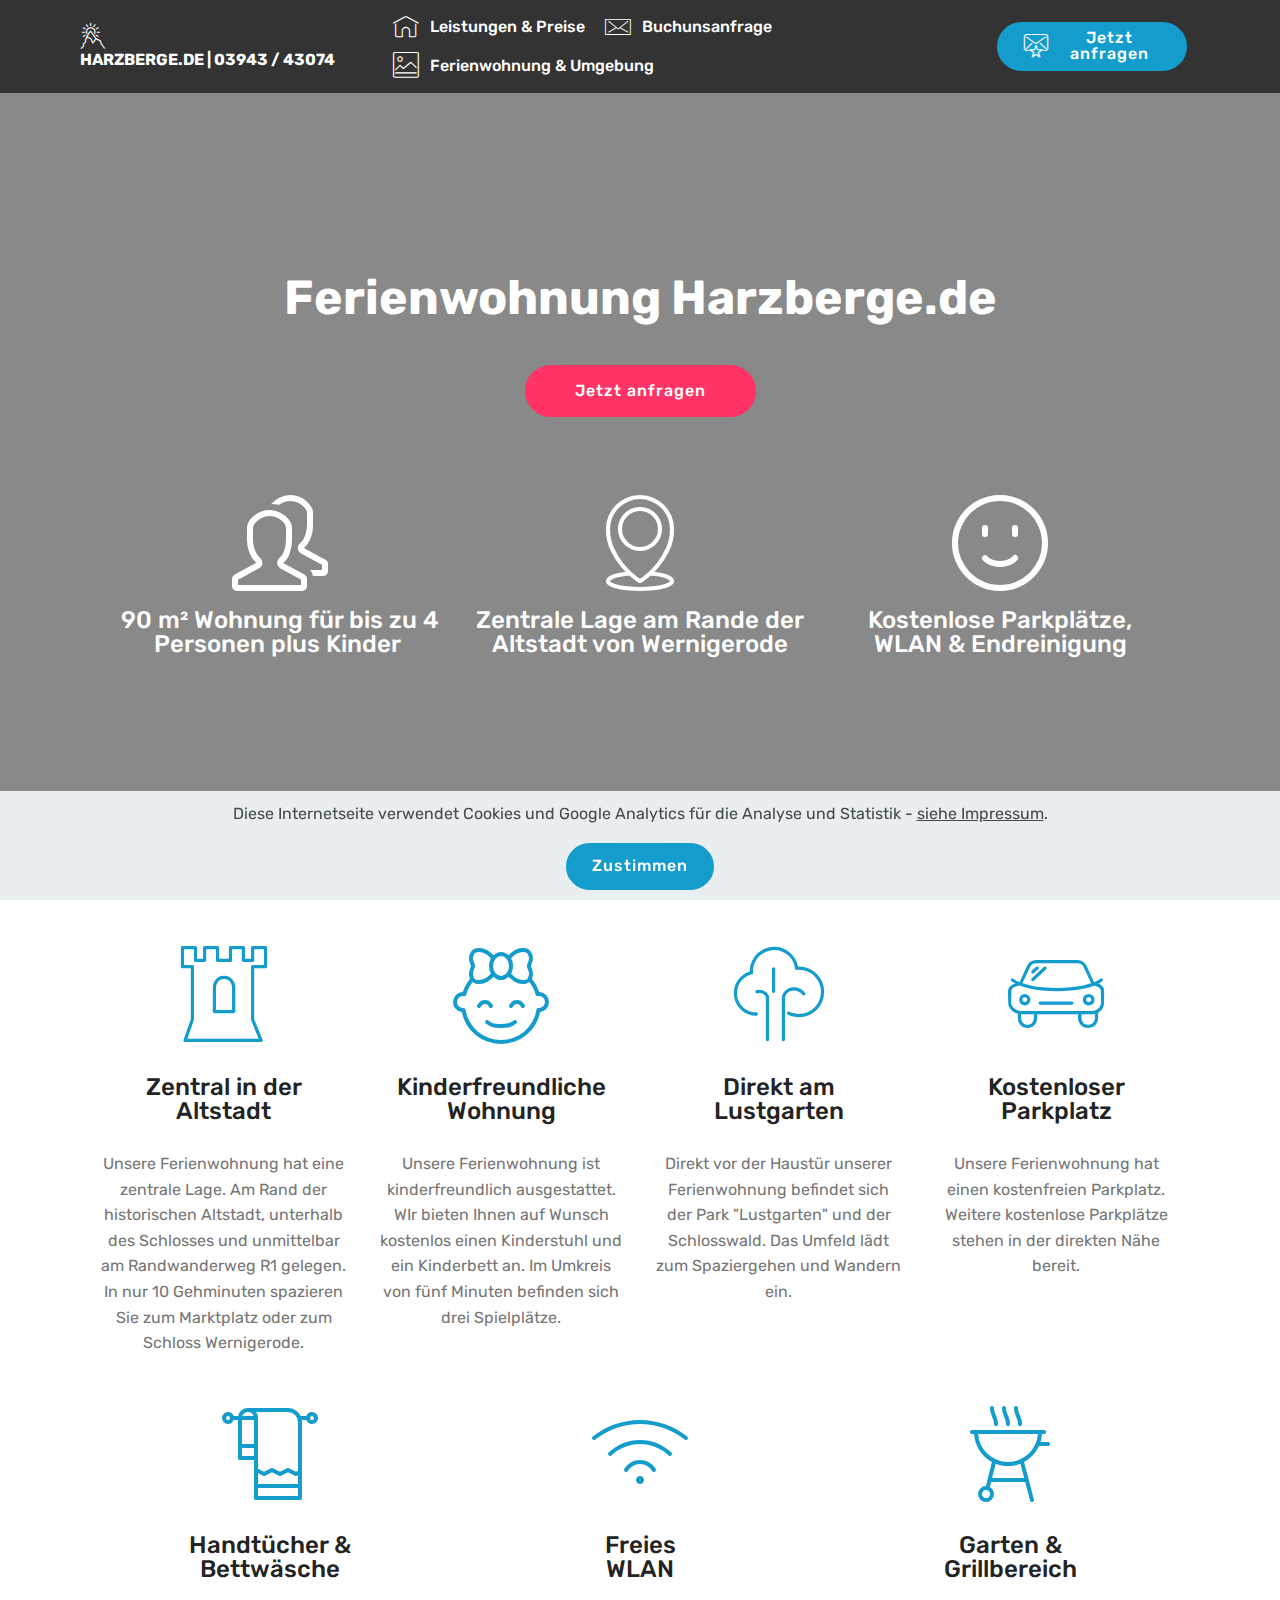
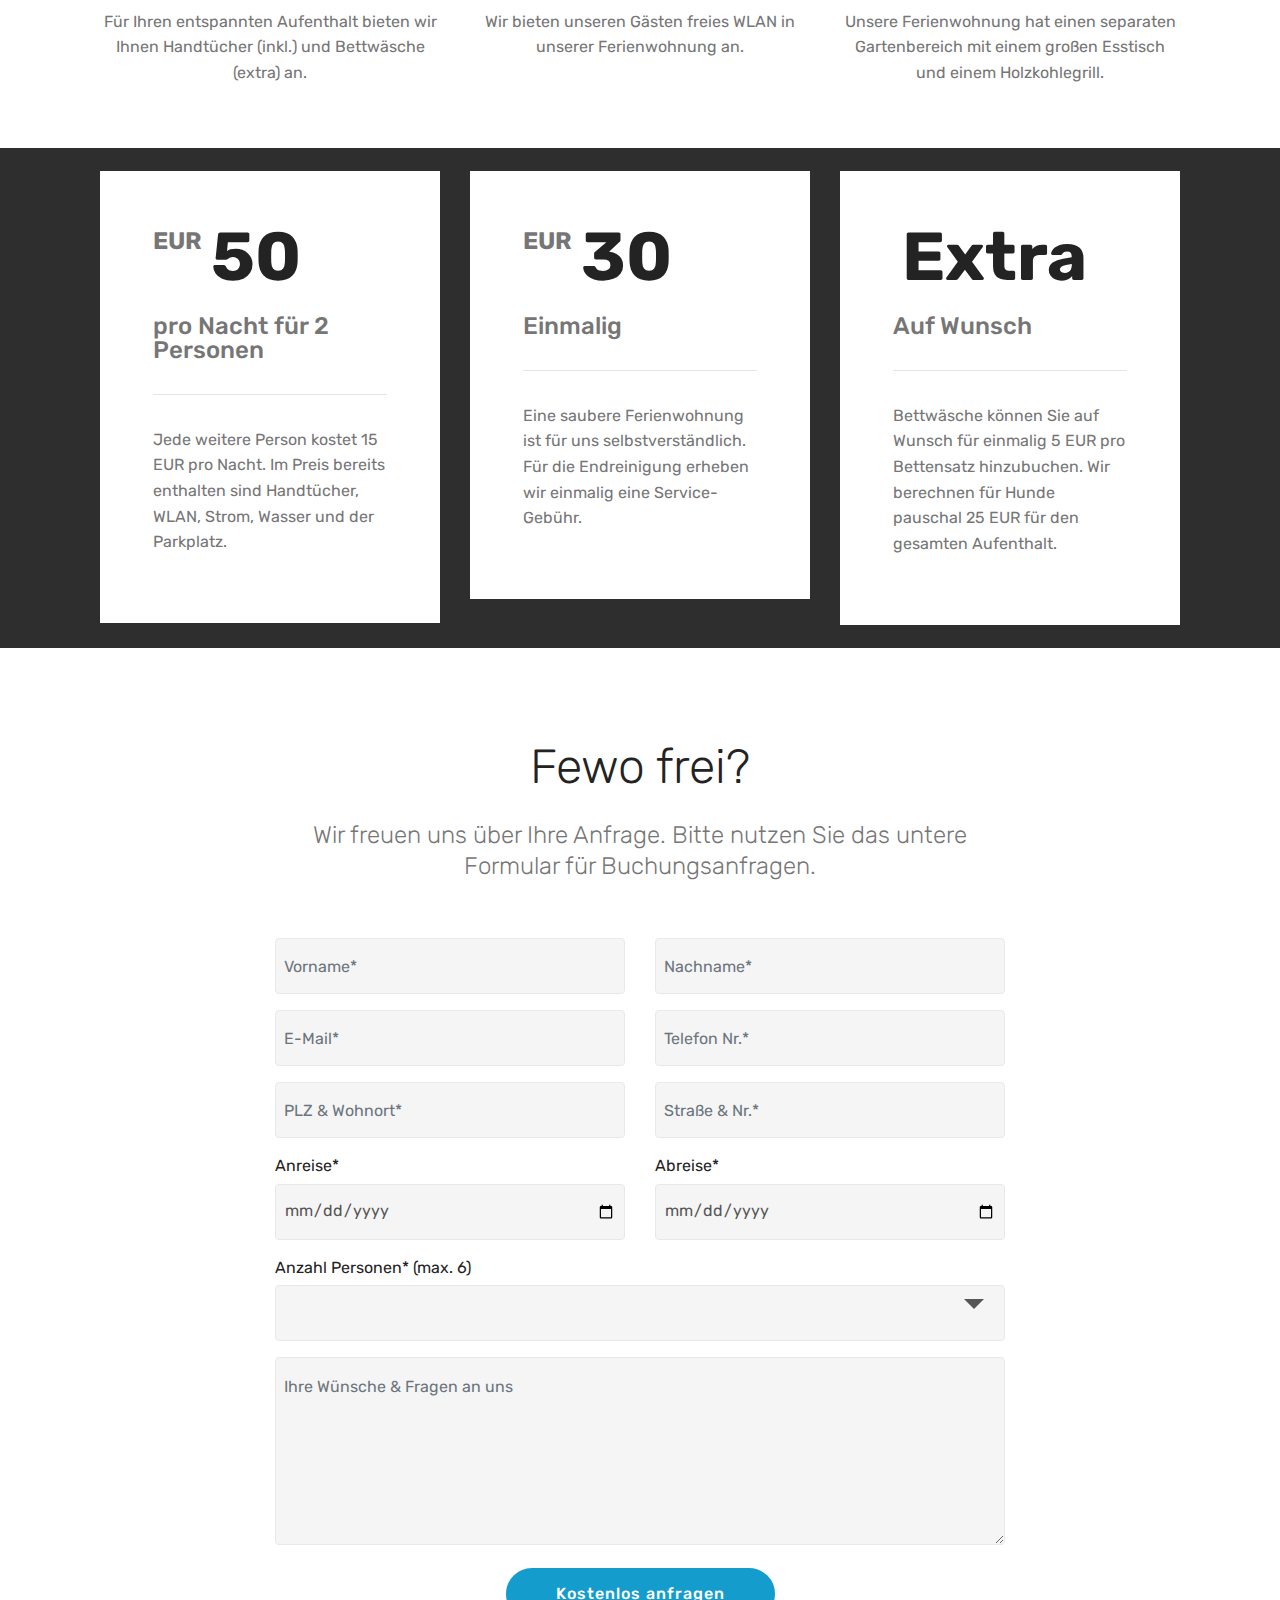
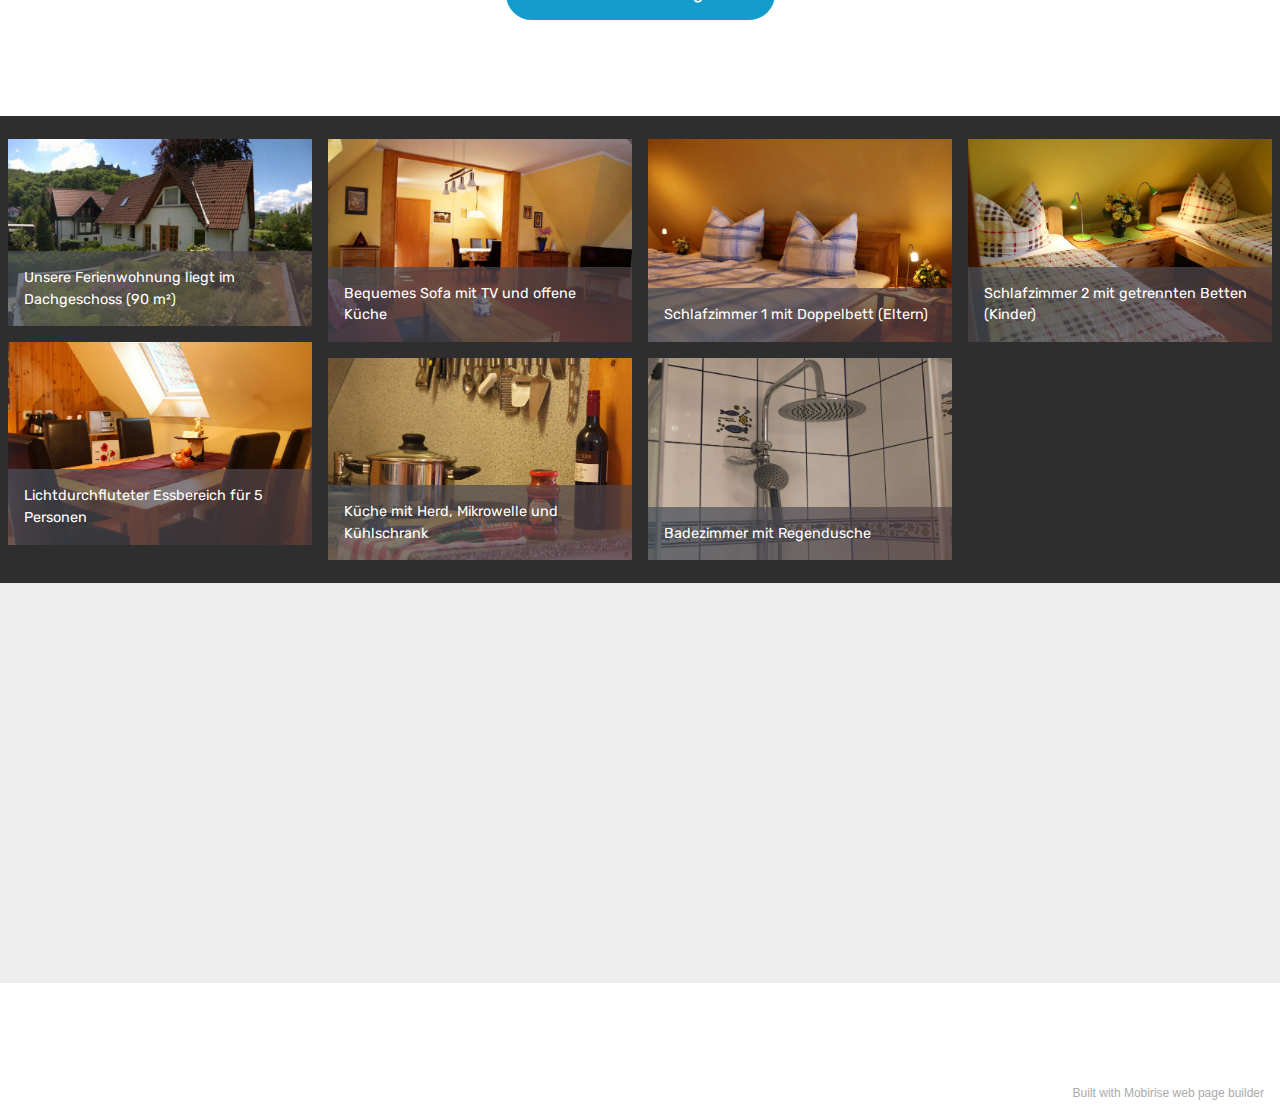
==== commit c85a1c15: "create github pages" ====
--- a/index.html
+++ b/index.html
@@ -105,7 +105,7 @@
                     <div class="icons-media-container mbr-white">
                         <div class="card col-12 col-md-6 col-lg-4">
                             <div class="icon-block">
-                            <a href="https://mobirise.co/">
+                            <a href="index.html#form1-u">
                                 <span class="mbr-iconfont sli-people"></span>
                             </a>
                             </div>
@@ -114,7 +114,7 @@
 
                         <div class="card col-12 col-md-6 col-lg-4">
                             <div class="icon-block">
-                                <a href="https://mobirise.co/">
+                                <a href="index.html#form1-u">
                                     <span class="mbr-iconfont icon54-v1-location-4"></span>
                                 </a>
                             </div>
@@ -123,7 +123,7 @@
 
                         <div class="card col-12 col-md-6 col-lg-4">
                             <div class="icon-block">
-                                <a href="https://mobirise.co/">
+                                <a href="index.html#form1-u">
                                     <span class="mbr-iconfont mbrib-smile-face"></span>
                                 </a>
                             </div>
@@ -330,7 +330,7 @@
         <div class="row justify-content-center">
             <div class="media-container-column col-lg-8" data-form-type="formoid">
 <!--Formbuilder Form-->
-<form action="https://mobirise.eu/" method="POST" class="mbr-form form-with-styler" data-form-title="ContactHarzberge"><input type="hidden" name="email" data-form-email="true" value="YIGyK4xFXDwr7XMZyAMWGnKFUaOMrCsmHBoTPpfpqhiZ4/dS/3SOphSAXAbkeUaoR97C0uVSeJCdzNnoW5AofRl7NxI2DWaV/i1kKrFmMEWlq91vtBPVrOw+YqeOLlI2.jrK5urIQ0I3DS5YqUyBgxhprp9JW5EaZPWb1misJVJPzjD5cLhyIzcrM/oTY1kI6s9BgO6soD+0WouuDCX+S/I+27lKDYAyouwa+KqW24rKFVqiZFr4NfBCfO7pivjYh">
+<form action="https://mobirise.eu/" method="POST" class="mbr-form form-with-styler" data-form-title="ContactHarzberge"><input type="hidden" name="email" data-form-email="true" value="DMuTTXlCoUeRLIw5RBv9gWppVQRHzJ/bviifyb1mO2o7u81yQ623l8A/y3jG0Wku2OZovOduGBhKwtG+fSB5Xldp4B3F+OA9VzpWfwOzKFc0YBWVKJVxlfRHpsD+N5+Q.IywUVShM7UOh4WlDeQBy4X7MJnehm42AhlRpNrFcKUu5s5z79cdgwExSBtdkHXbZvaHnXKg5DGDdtVjjaOmyWkOKHa9lf7txs0a/iPwO237+9GaAjJLZrMvnkV8AG1a/">
 <div class="row">
 <div hidden="hidden" data-form-alert="" class="alert alert-success col-12">Vielen Dank! Ihre Anfrage wurde verschickt!</div>
 <div hidden="hidden" data-form-alert-danger="" class="alert alert-danger col-12"> </div>
@@ -400,7 +400,7 @@
 
      
 
-    <div class="google-map"><iframe frameborder="0" style="border:0" src="https://www.google.com/maps/embed/v1/place?key=AIzaSyDk89J4FSunMF33ruMVWJaJht_Ro0kvoXs&amp;q=Harzberge.de Wernigerode" allowfullscreen=""></iframe></div>
+    <div class="google-map"><iframe frameborder="0" style="border:0" src="https://www.google.com/maps/embed/v1/place?key=AIzaSyCNveGQ9bfpKFwWzQLLftrR9hNiHwdqQG8&amp;q=Harzberge.de Wernigerode" allowfullscreen=""></iframe></div>
 </section>
 
 <section once="footers" class="cid-rM5T4OMVgp mbr-reveal" id="footer6-b">
@@ -416,7 +416,7 @@
             </div>
         </div>
     </div>
-</section><section style="background-color: #fff; font-family: -apple-system, BlinkMacSystemFont, 'Segoe UI', 'Roboto', 'Helvetica Neue', Arial, sans-serif; color:#aaa; font-size:12px; padding: 0; align-items: center; display: flex;"><a href="https://mobirise.site/q" style="flex: 1 1; height: 3rem; padding-left: 1rem;"></a><p style="flex: 0 0 auto; margin:0; padding-right:1rem;">Created with Mobirise <a href="https://mobirise.site/u" style="color:#aaa;">site</a> theme</p></section><script src="assets/popper/popper.min.js"></script>  <script src="assets/web/assets/jquery/jquery.min.js"></script>  <script src="assets/bootstrap/js/bootstrap.min.js"></script>  <script src="assets/web/assets/cookies-alert-plugin/cookies-alert-core.js"></script>  <script src="assets/web/assets/cookies-alert-plugin/cookies-alert-script.js"></script>  <script src="assets/tether/tether.min.js"></script>  <script src="assets/smoothscroll/smooth-scroll.js"></script>  <script src="assets/dropdown/js/nav-dropdown.js"></script>  <script src="assets/dropdown/js/navbar-dropdown.js"></script>  <script src="assets/touchswipe/jquery.touch-swipe.min.js"></script>  <script src="assets/vimeoplayer/jquery.mb.vimeo_player.js"></script>  <script src="assets/ytplayer/jquery.mb.ytplayer.min.js"></script>  <script src="assets/formstyler/jquery.formstyler.js"></script>  <script src="assets/formstyler/jquery.formstyler.min.js"></script>  <script src="assets/datepicker/jquery.datetimepicker.full.js"></script>  <script src="assets/masonry/masonry.pkgd.min.js"></script>  <script src="assets/imagesloaded/imagesloaded.pkgd.min.js"></script>  <script src="assets/bootstrapcarouselswipe/bootstrap-carousel-swipe.js"></script>  <script src="assets/theme/js/script.js"></script>  <script src="assets/gallery/player.min.js"></script>  <script src="assets/gallery/script.js"></script>  <script src="assets/slidervideo/script.js"></script>  <script src="assets/formoid.min.js"></script>  
+</section><section style="background-color: #fff; font-family: -apple-system, BlinkMacSystemFont, 'Segoe UI', 'Roboto', 'Helvetica Neue', Arial, sans-serif; color:#aaa; font-size:12px; padding: 0; align-items: center; display: flex;"><a href="https://mobirise.site/p" style="flex: 1 1; height: 3rem; padding-left: 1rem;"></a><p style="flex: 0 0 auto; margin:0; padding-right:1rem;">Built with Mobirise <a href="https://mobirise.site/j" style="color:#aaa;">web page</a> builder</p></section><script src="assets/popper/popper.min.js"></script>  <script src="assets/web/assets/jquery/jquery.min.js"></script>  <script src="assets/bootstrap/js/bootstrap.min.js"></script>  <script src="assets/web/assets/cookies-alert-plugin/cookies-alert-core.js"></script>  <script src="assets/web/assets/cookies-alert-plugin/cookies-alert-script.js"></script>  <script src="assets/tether/tether.min.js"></script>  <script src="assets/smoothscroll/smooth-scroll.js"></script>  <script src="assets/dropdown/js/nav-dropdown.js"></script>  <script src="assets/dropdown/js/navbar-dropdown.js"></script>  <script src="assets/touchswipe/jquery.touch-swipe.min.js"></script>  <script src="assets/vimeoplayer/jquery.mb.vimeo_player.js"></script>  <script src="assets/ytplayer/jquery.mb.ytplayer.min.js"></script>  <script src="assets/formstyler/jquery.formstyler.js"></script>  <script src="assets/formstyler/jquery.formstyler.min.js"></script>  <script src="assets/datepicker/jquery.datetimepicker.full.js"></script>  <script src="assets/masonry/masonry.pkgd.min.js"></script>  <script src="assets/imagesloaded/imagesloaded.pkgd.min.js"></script>  <script src="assets/bootstrapcarouselswipe/bootstrap-carousel-swipe.js"></script>  <script src="assets/theme/js/script.js"></script>  <script src="assets/gallery/player.min.js"></script>  <script src="assets/gallery/script.js"></script>  <script src="assets/slidervideo/script.js"></script>  <script src="assets/formoid.min.js"></script>  
   
   
 <input name="cookieData" type="hidden" data-cookie-customDialogSelector='null' data-cookie-colorText='#424a4d' data-cookie-colorBg='rgba(234, 239, 241, 0.99)' data-cookie-textButton='Zustimmen' data-cookie-colorButton='' data-cookie-colorLink='#424a4d' data-cookie-underlineLink='true' data-cookie-text="Diese Internetseite verwendet Cookies und Google Analytics für die Analyse und Statistik - <a href='impressum.html'>siehe Impressum</a>.">
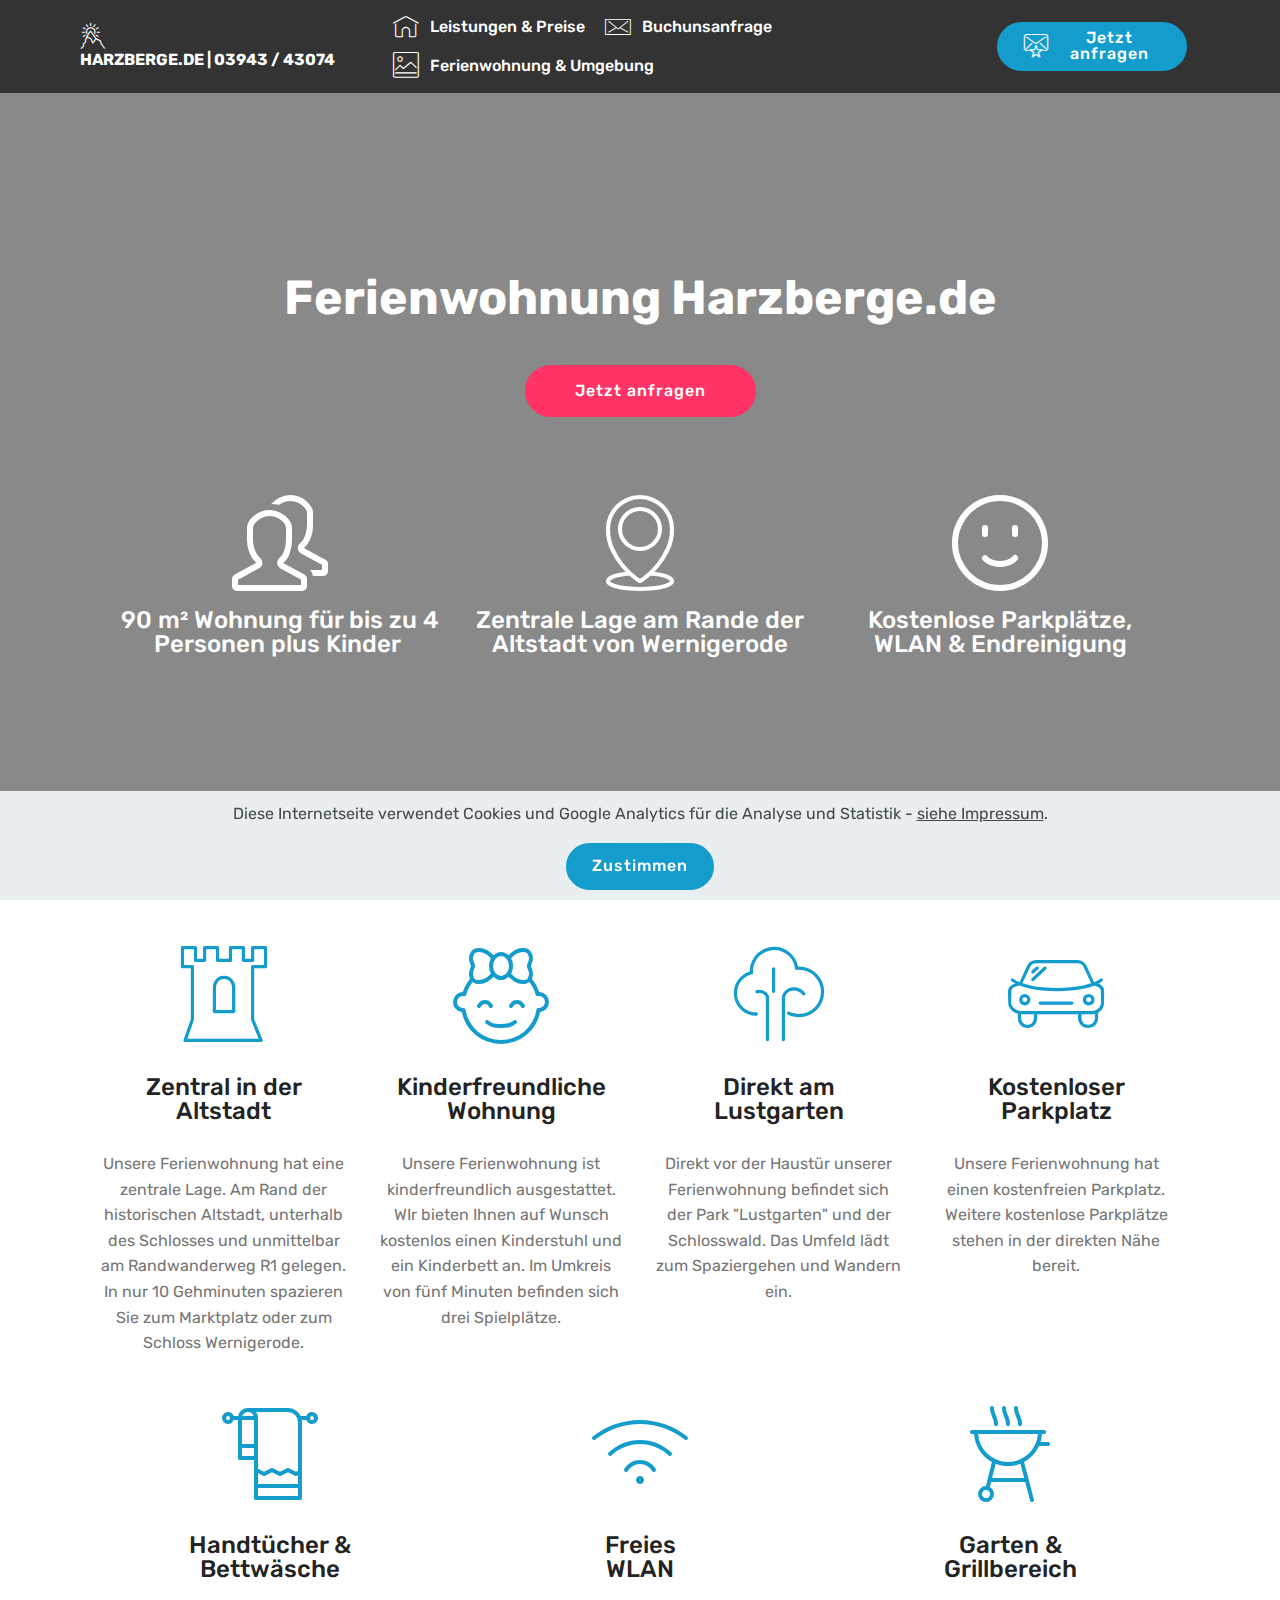
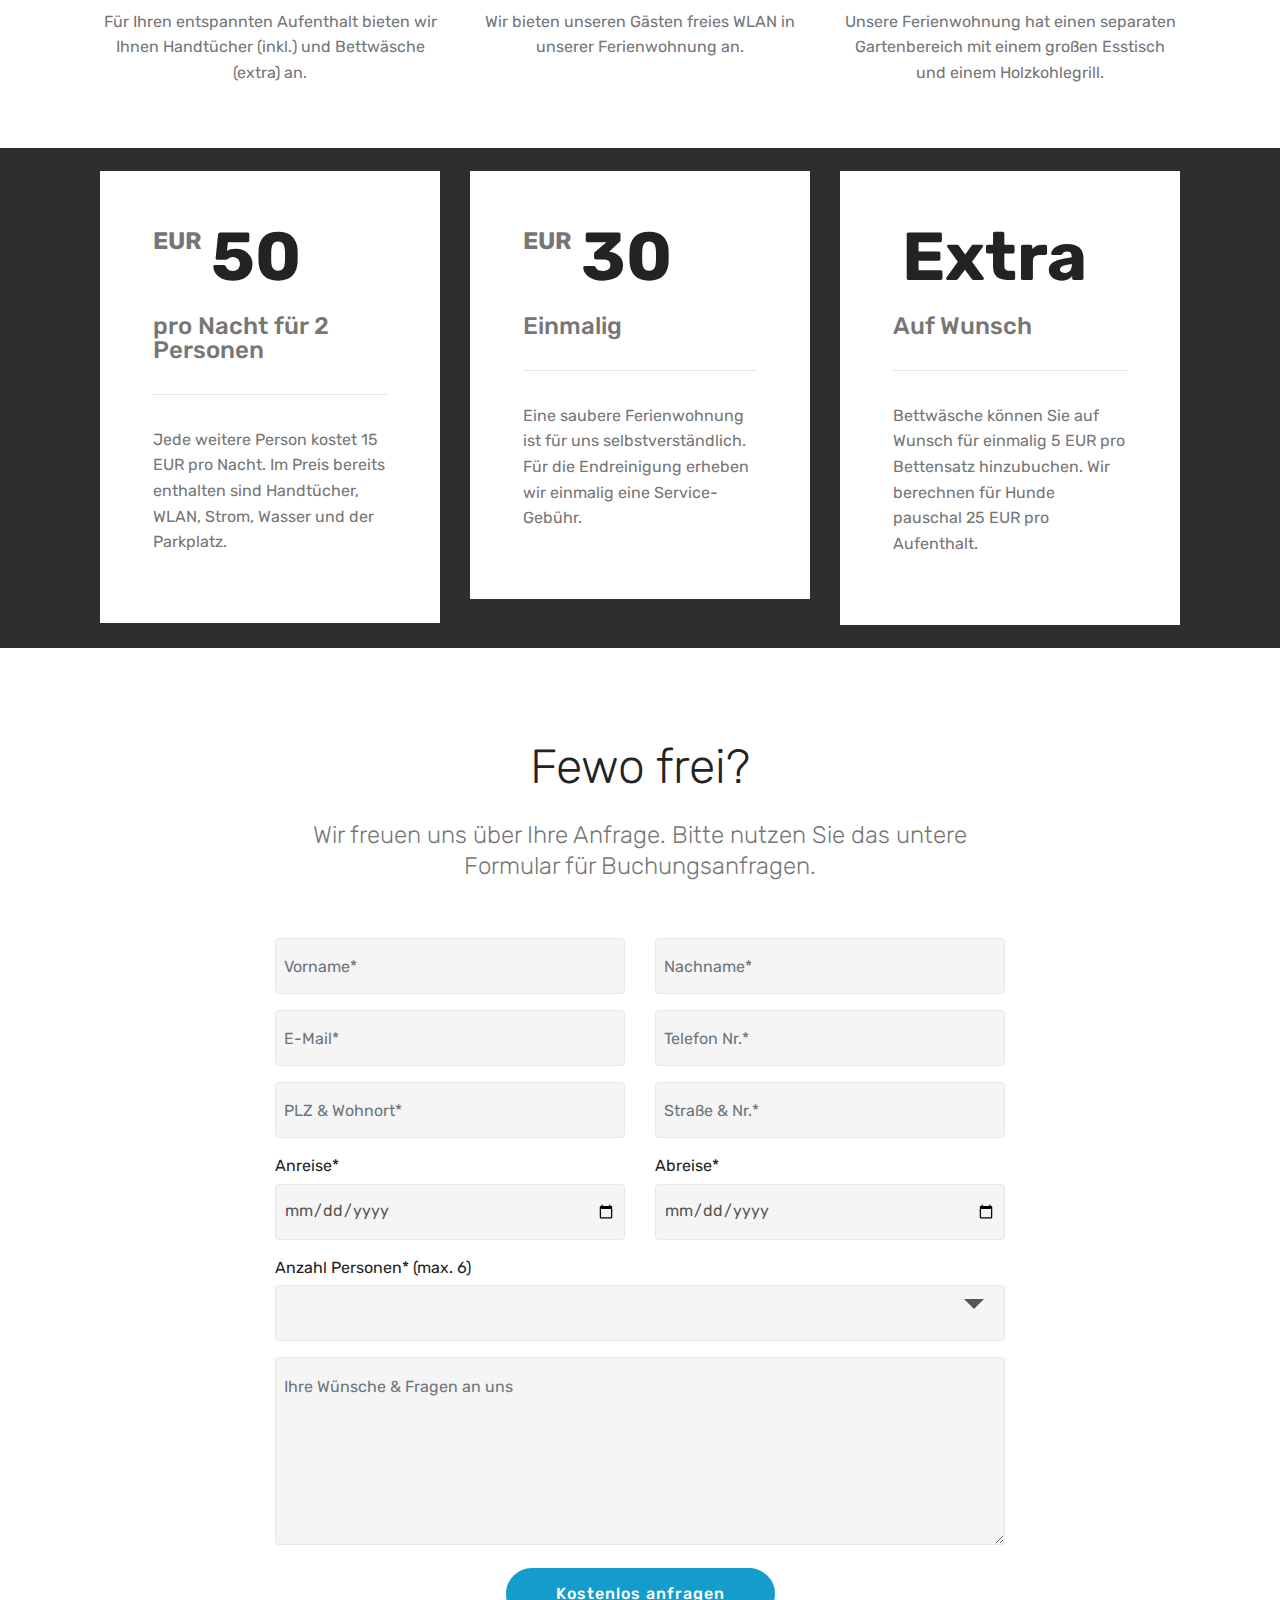
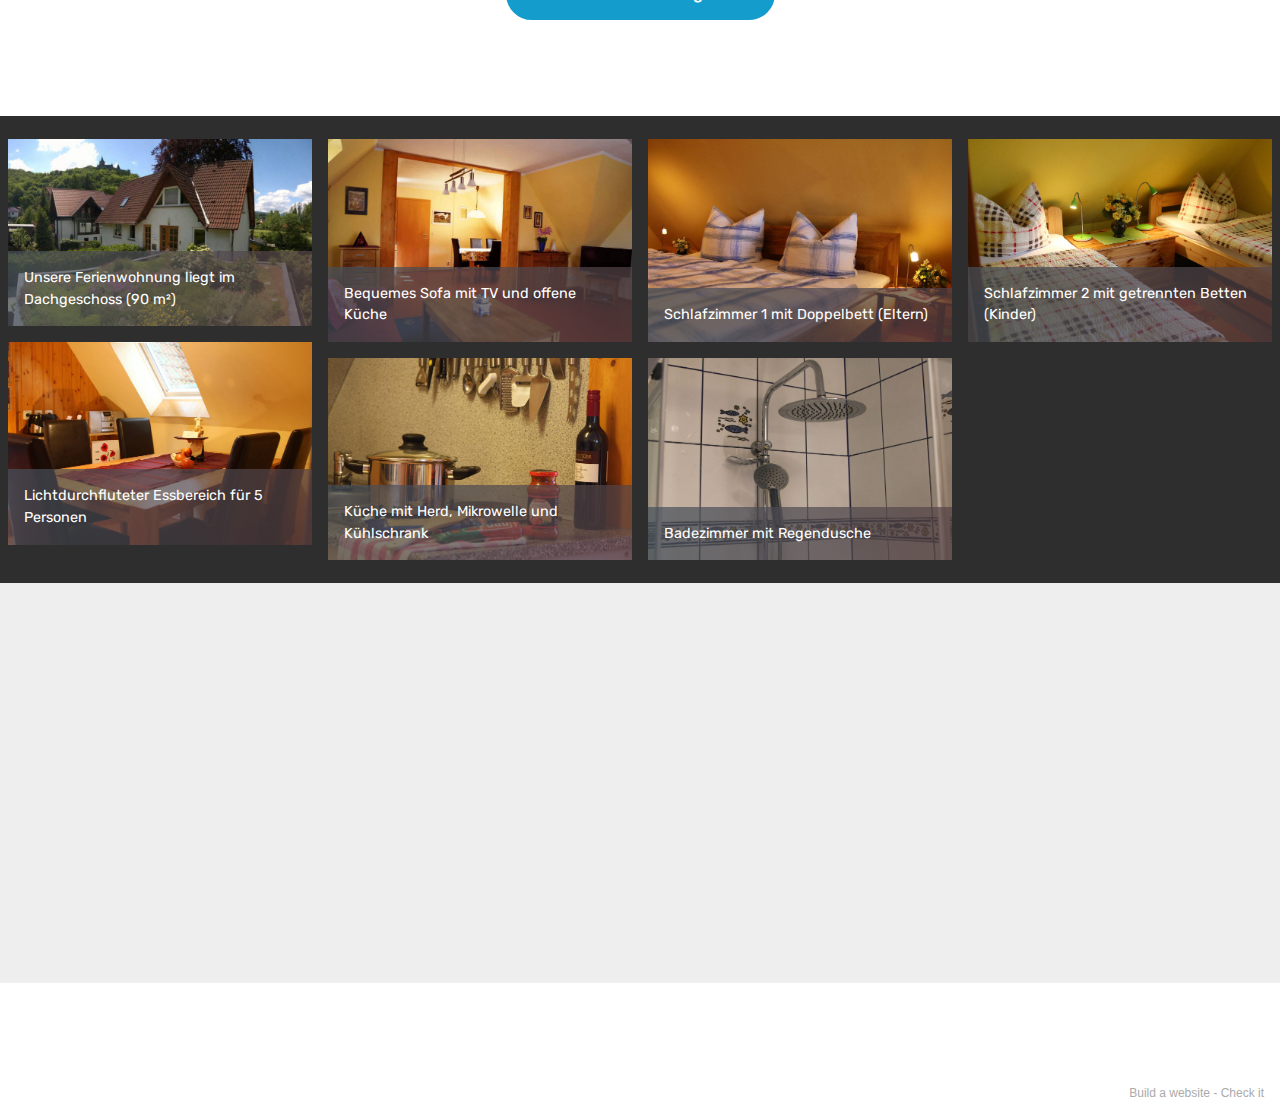
==== commit 4f063c39: "create github pages" ====
--- a/index.html
+++ b/index.html
@@ -303,7 +303,7 @@
                         </div>
                     </div>
                     <div class="plan-body ">
-                        <p class="mbr-text mbr-fonts-style display-7">Bettwäsche können Sie auf Wunsch für einmalig 5 EUR pro Bettensatz hinzubuchen. Wir berechnen für Hunde pauschal 25 EUR  für den gesamten Aufenthalt.<br></p>
+                        <p class="mbr-text mbr-fonts-style display-7">Bettwäsche können Sie auf Wunsch für einmalig 5 EUR pro Bettensatz hinzubuchen. Wir berechnen für Hunde pauschal 25 EUR pro Aufenthalt.<br></p>
                         
                     </div>
                 </div>
@@ -330,7 +330,7 @@
         <div class="row justify-content-center">
             <div class="media-container-column col-lg-8" data-form-type="formoid">
 <!--Formbuilder Form-->
-<form action="https://mobirise.eu/" method="POST" class="mbr-form form-with-styler" data-form-title="ContactHarzberge"><input type="hidden" name="email" data-form-email="true" value="DMuTTXlCoUeRLIw5RBv9gWppVQRHzJ/bviifyb1mO2o7u81yQ623l8A/y3jG0Wku2OZovOduGBhKwtG+fSB5Xldp4B3F+OA9VzpWfwOzKFc0YBWVKJVxlfRHpsD+N5+Q.IywUVShM7UOh4WlDeQBy4X7MJnehm42AhlRpNrFcKUu5s5z79cdgwExSBtdkHXbZvaHnXKg5DGDdtVjjaOmyWkOKHa9lf7txs0a/iPwO237+9GaAjJLZrMvnkV8AG1a/">
+<form action="https://mobirise.eu/" method="POST" class="mbr-form form-with-styler" data-form-title="ContactHarzberge"><input type="hidden" name="email" data-form-email="true" value="WTXnKP+YeW0ep1hYSMvRbzpjCGD1aCCVzKhZ0X5GZiRg145lNjIfd9FUhN5s/MtVQYsvvgsXrCHnzRe/DEwbul1paStITkYL2FgU4buDP6kf2dWTKPGXFzE5Whb+88YH.GJLSYeu7gaINZ4Mf36BSLQb8hupcdVBSrlxWvX9B6VAAUxAk6+5zEUnvS23XzmV2Sc/qcg+q7ivX6IBdyngbgiibGOqLbOCQtgD69GIZs7ZranP9ui4/PDnX5jZ1T6F2">
 <div class="row">
 <div hidden="hidden" data-form-alert="" class="alert alert-success col-12">Vielen Dank! Ihre Anfrage wurde verschickt!</div>
 <div hidden="hidden" data-form-alert-danger="" class="alert alert-danger col-12"> </div>
@@ -416,7 +416,7 @@
             </div>
         </div>
     </div>
-</section><section style="background-color: #fff; font-family: -apple-system, BlinkMacSystemFont, 'Segoe UI', 'Roboto', 'Helvetica Neue', Arial, sans-serif; color:#aaa; font-size:12px; padding: 0; align-items: center; display: flex;"><a href="https://mobirise.site/p" style="flex: 1 1; height: 3rem; padding-left: 1rem;"></a><p style="flex: 0 0 auto; margin:0; padding-right:1rem;">Built with Mobirise <a href="https://mobirise.site/j" style="color:#aaa;">web page</a> builder</p></section><script src="assets/popper/popper.min.js"></script>  <script src="assets/web/assets/jquery/jquery.min.js"></script>  <script src="assets/bootstrap/js/bootstrap.min.js"></script>  <script src="assets/web/assets/cookies-alert-plugin/cookies-alert-core.js"></script>  <script src="assets/web/assets/cookies-alert-plugin/cookies-alert-script.js"></script>  <script src="assets/tether/tether.min.js"></script>  <script src="assets/smoothscroll/smooth-scroll.js"></script>  <script src="assets/dropdown/js/nav-dropdown.js"></script>  <script src="assets/dropdown/js/navbar-dropdown.js"></script>  <script src="assets/touchswipe/jquery.touch-swipe.min.js"></script>  <script src="assets/vimeoplayer/jquery.mb.vimeo_player.js"></script>  <script src="assets/ytplayer/jquery.mb.ytplayer.min.js"></script>  <script src="assets/formstyler/jquery.formstyler.js"></script>  <script src="assets/formstyler/jquery.formstyler.min.js"></script>  <script src="assets/datepicker/jquery.datetimepicker.full.js"></script>  <script src="assets/masonry/masonry.pkgd.min.js"></script>  <script src="assets/imagesloaded/imagesloaded.pkgd.min.js"></script>  <script src="assets/bootstrapcarouselswipe/bootstrap-carousel-swipe.js"></script>  <script src="assets/theme/js/script.js"></script>  <script src="assets/gallery/player.min.js"></script>  <script src="assets/gallery/script.js"></script>  <script src="assets/slidervideo/script.js"></script>  <script src="assets/formoid.min.js"></script>  
+</section><section style="background-color: #fff; font-family: -apple-system, BlinkMacSystemFont, 'Segoe UI', 'Roboto', 'Helvetica Neue', Arial, sans-serif; color:#aaa; font-size:12px; padding: 0; align-items: center; display: flex;"><a href="https://mobirise.site/z" style="flex: 1 1; height: 3rem; padding-left: 1rem;"></a><p style="flex: 0 0 auto; margin:0; padding-right:1rem;">Build a website - <a href="https://mobirise.site/v" style="color:#aaa;">Check it</a></p></section><script src="assets/popper/popper.min.js"></script>  <script src="assets/web/assets/jquery/jquery.min.js"></script>  <script src="assets/bootstrap/js/bootstrap.min.js"></script>  <script src="assets/web/assets/cookies-alert-plugin/cookies-alert-core.js"></script>  <script src="assets/web/assets/cookies-alert-plugin/cookies-alert-script.js"></script>  <script src="assets/tether/tether.min.js"></script>  <script src="assets/smoothscroll/smooth-scroll.js"></script>  <script src="assets/dropdown/js/nav-dropdown.js"></script>  <script src="assets/dropdown/js/navbar-dropdown.js"></script>  <script src="assets/touchswipe/jquery.touch-swipe.min.js"></script>  <script src="assets/vimeoplayer/jquery.mb.vimeo_player.js"></script>  <script src="assets/ytplayer/jquery.mb.ytplayer.min.js"></script>  <script src="assets/formstyler/jquery.formstyler.js"></script>  <script src="assets/formstyler/jquery.formstyler.min.js"></script>  <script src="assets/datepicker/jquery.datetimepicker.full.js"></script>  <script src="assets/masonry/masonry.pkgd.min.js"></script>  <script src="assets/imagesloaded/imagesloaded.pkgd.min.js"></script>  <script src="assets/bootstrapcarouselswipe/bootstrap-carousel-swipe.js"></script>  <script src="assets/theme/js/script.js"></script>  <script src="assets/gallery/player.min.js"></script>  <script src="assets/gallery/script.js"></script>  <script src="assets/slidervideo/script.js"></script>  <script src="assets/formoid.min.js"></script>  
   
   
 <input name="cookieData" type="hidden" data-cookie-customDialogSelector='null' data-cookie-colorText='#424a4d' data-cookie-colorBg='rgba(234, 239, 241, 0.99)' data-cookie-textButton='Zustimmen' data-cookie-colorButton='' data-cookie-colorLink='#424a4d' data-cookie-underlineLink='true' data-cookie-text="Diese Internetseite verwendet Cookies und Google Analytics für die Analyse und Statistik - <a href='impressum.html'>siehe Impressum</a>.">
